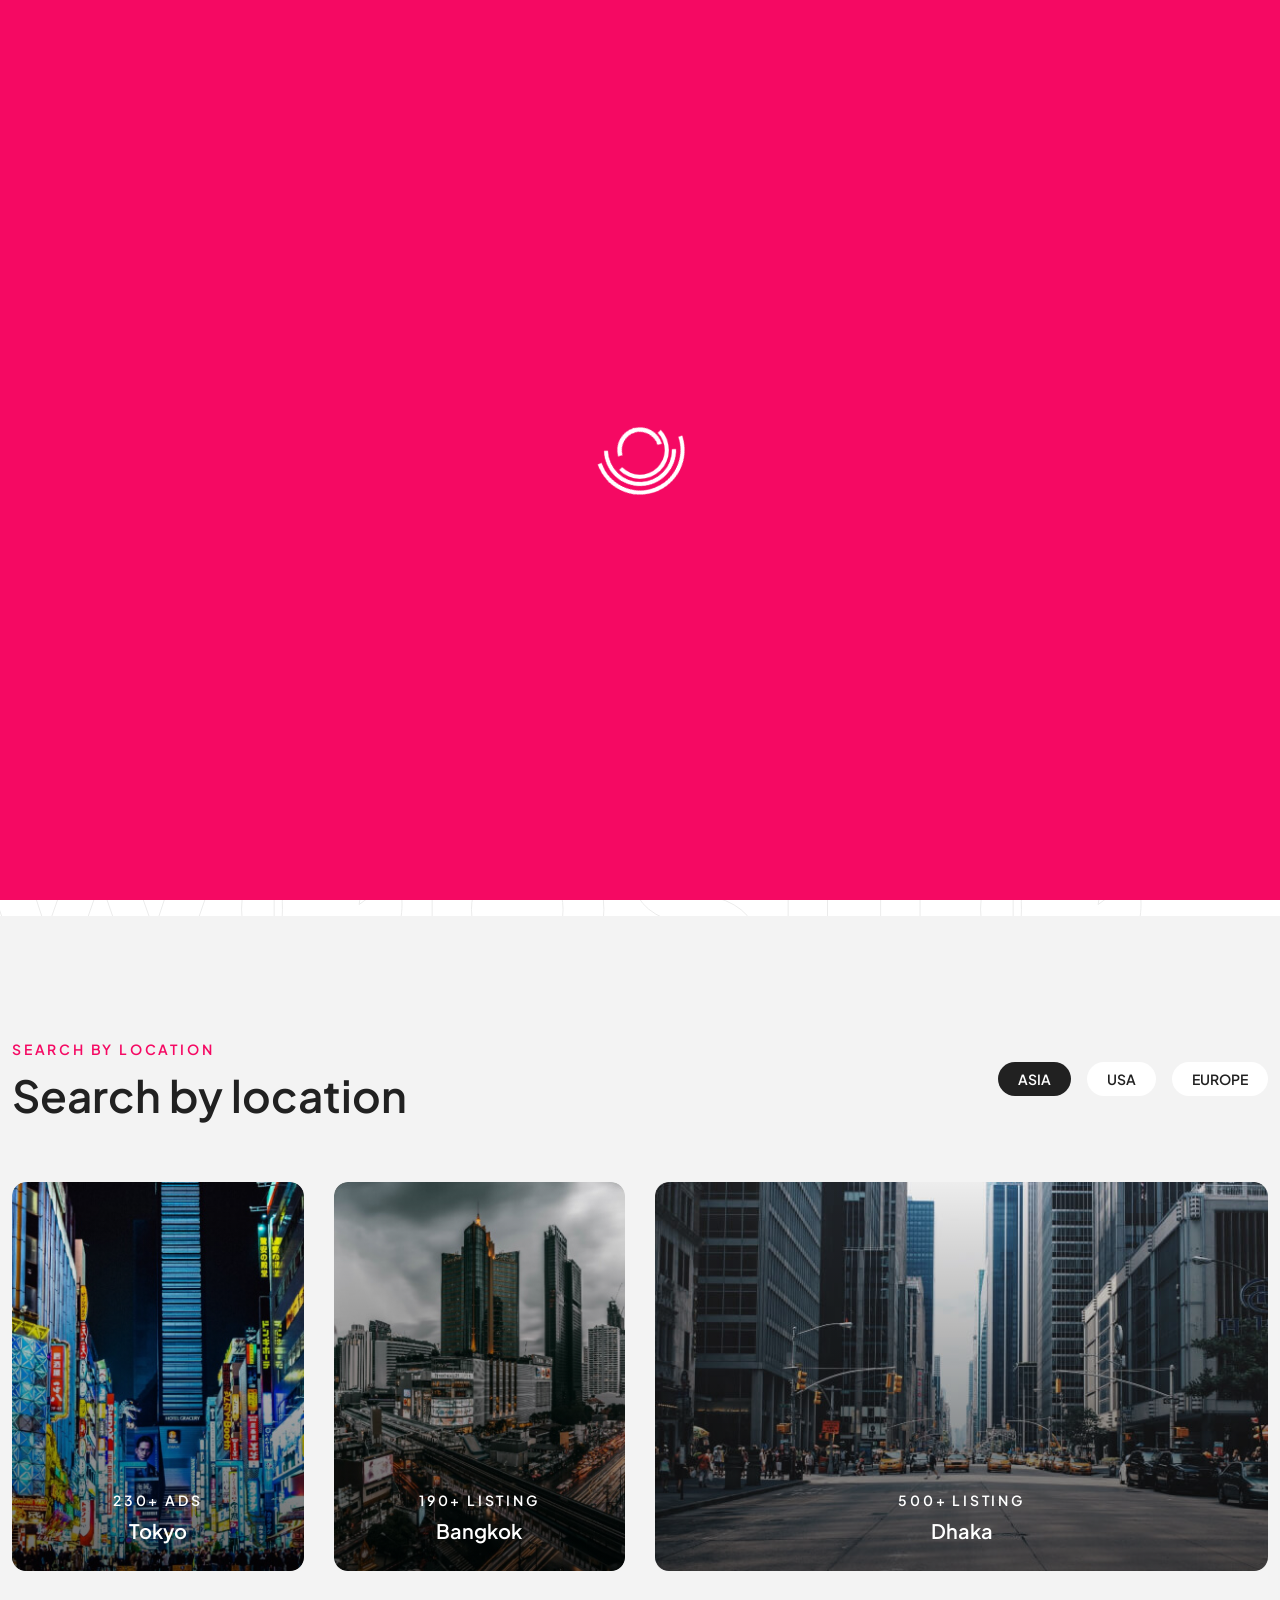
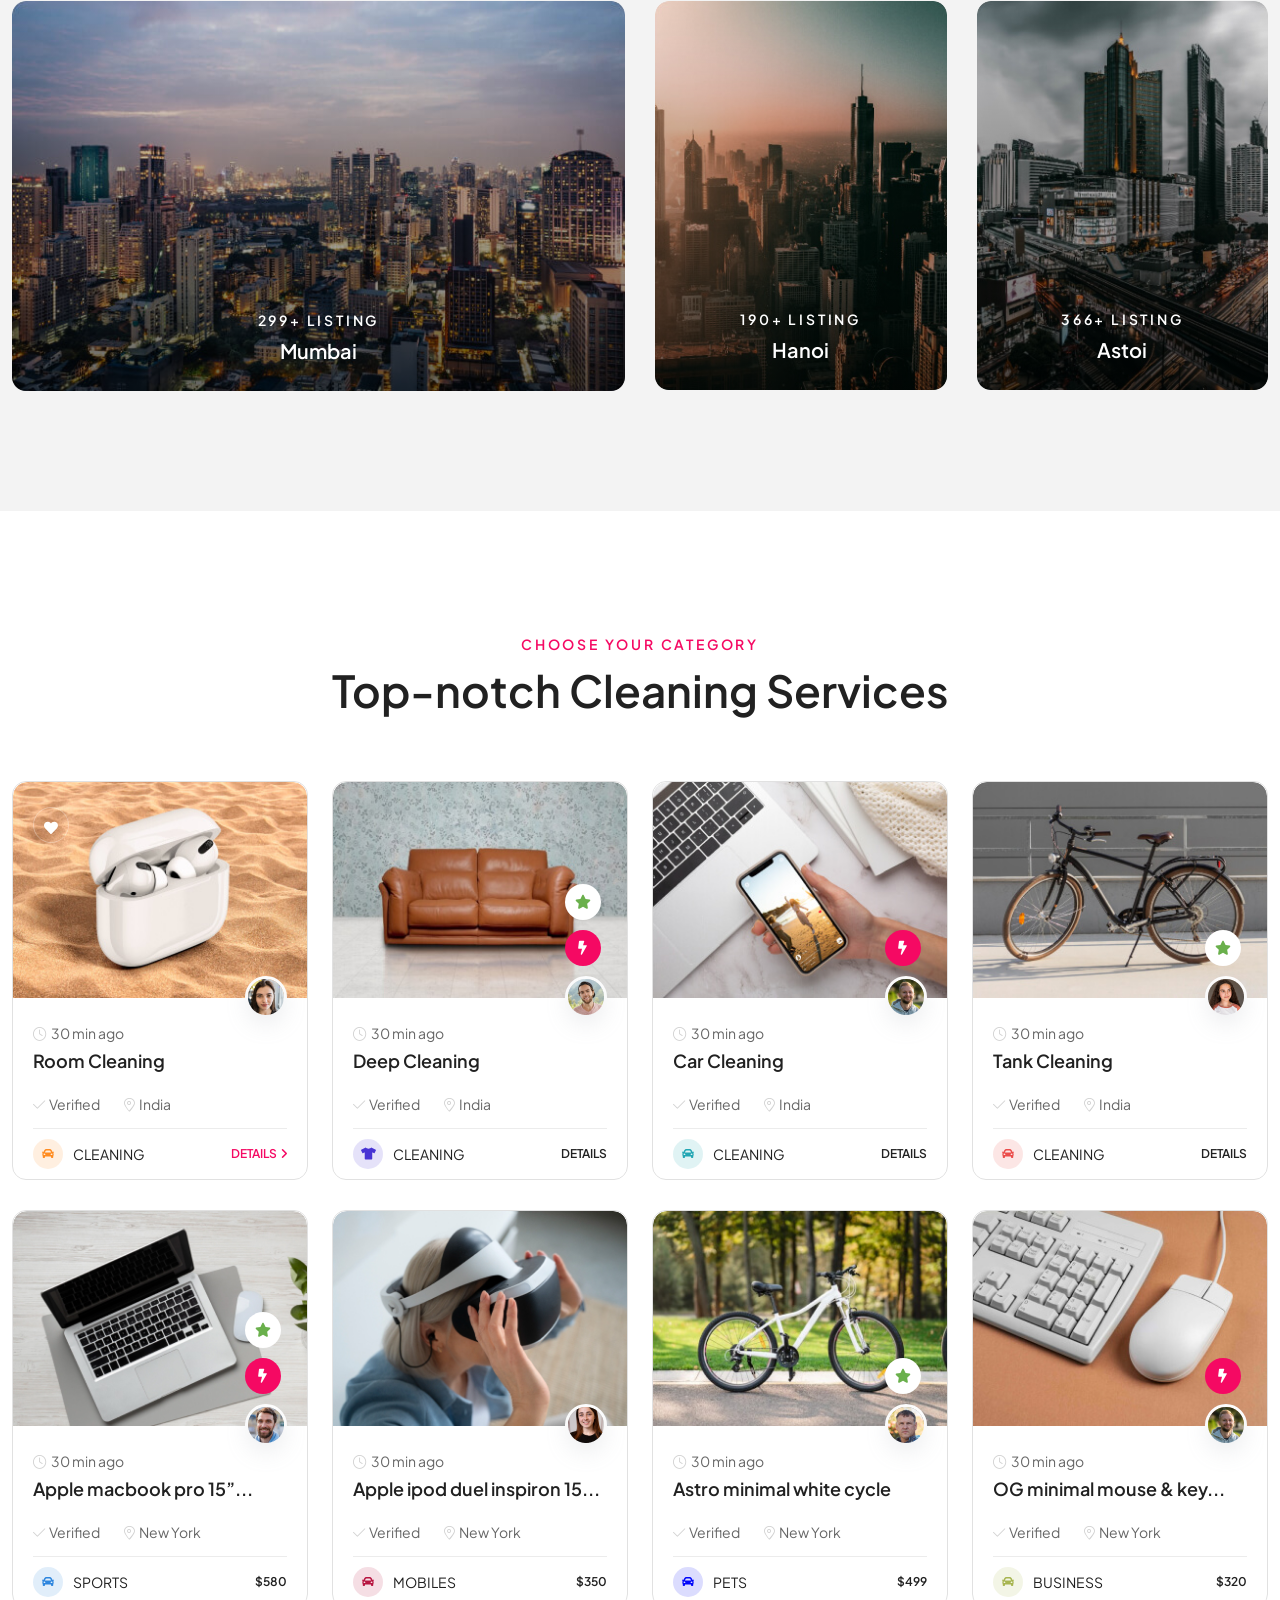
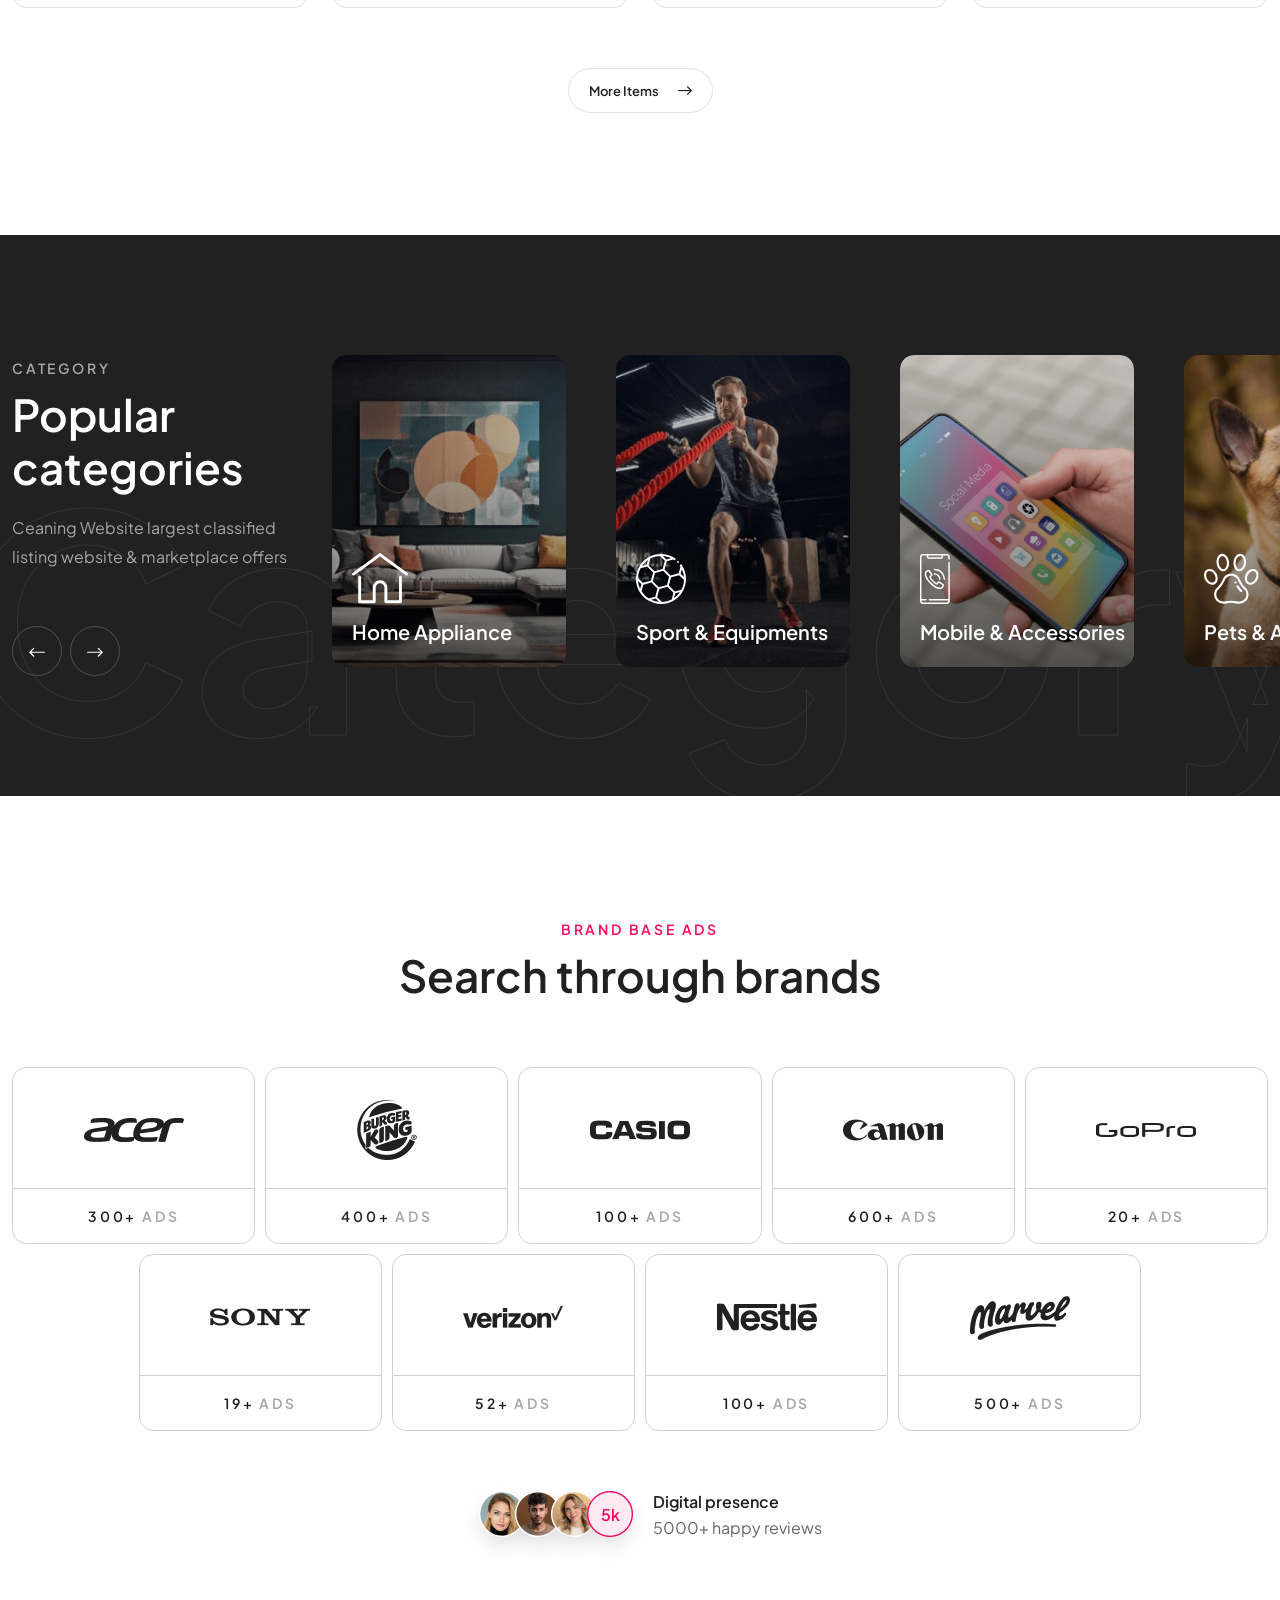
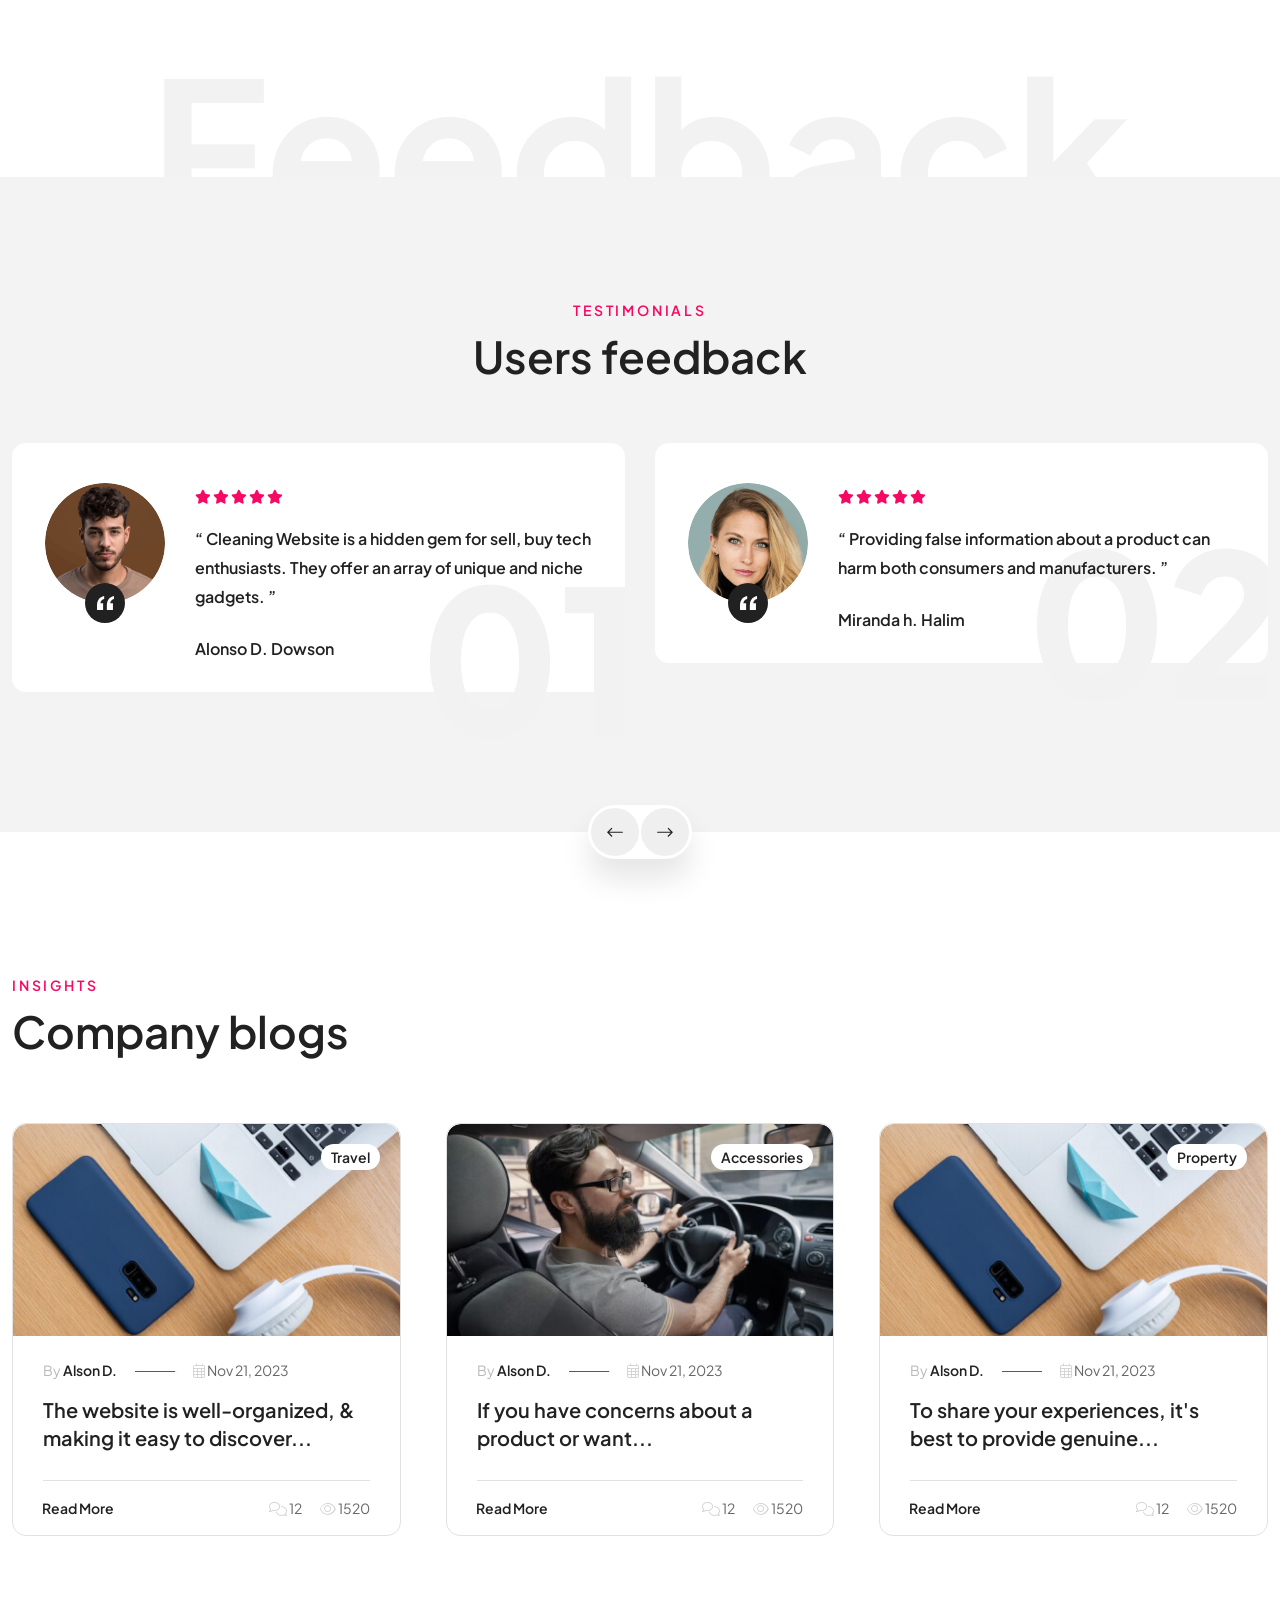
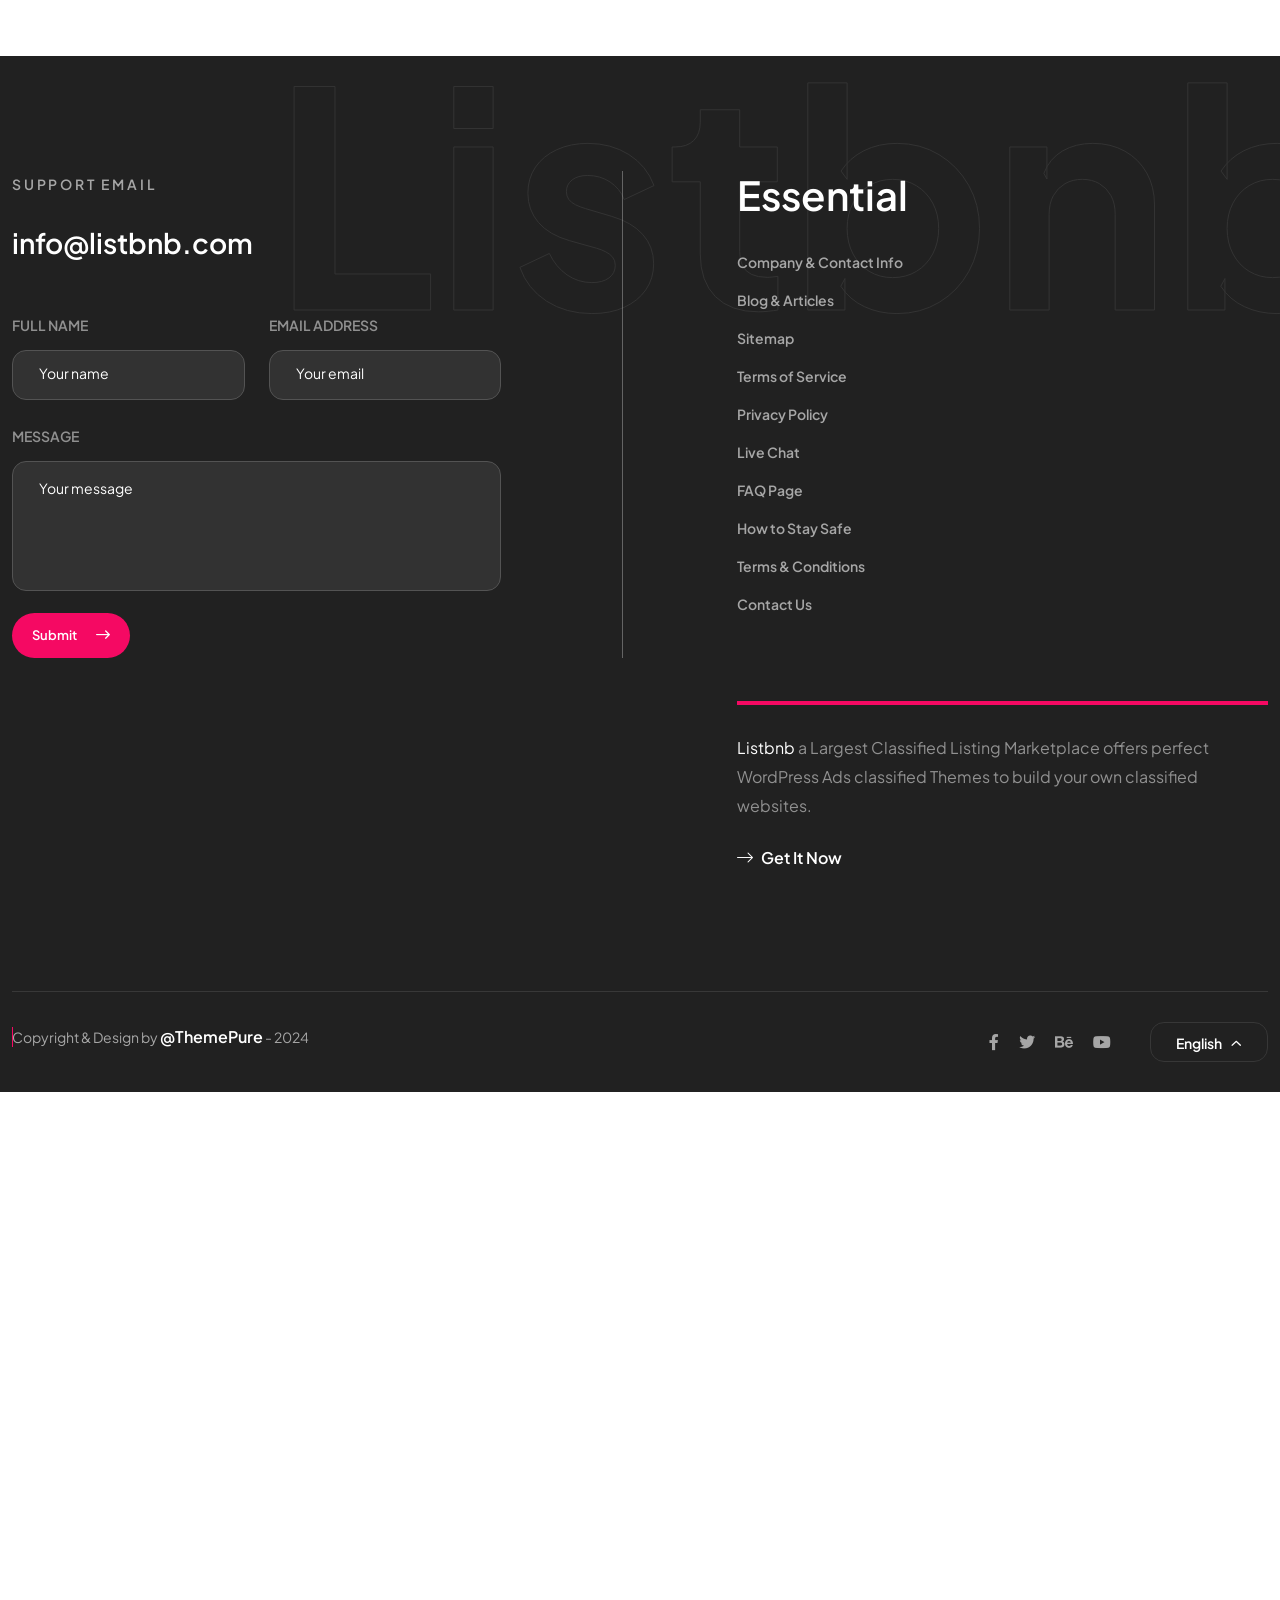
==== index.html @ d9b38e2b "Initial Theme Code" ====
<html xmlns="http://www.w3.org/1999/xhtml" lang="en">

<head>
	<meta http-equiv="Content-Type" content="text/html; charset=utf-8" />
	<meta name="description" content="HTTrack is an easy-to-use website mirror utility. It allows you to download a World Wide website from the Internet to a local directory,building recursively all structures, getting html, images, and other files from the server to your computer. Links are rebuiltrelatively so that you can freely browse to the local site (works with any browser). You can mirror several sites together so that you can jump from one toanother. You can, also, update an existing mirror site, or resume an interrupted download. The robot is fully configurable, with an integrated help" />
	<meta name="keywords" content="httrack, HTTRACK, HTTrack, winhttrack, WINHTTRACK, WinHTTrack, offline browser, web mirror utility, aspirateur web, surf offline, web capture, www mirror utility, browse offline, local  site builder, website mirroring, aspirateur www, internet grabber, capture de site web, internet tool, hors connexion, unix, dos, windows 95, windows 98, solaris, ibm580, AIX 4.0, HTS, HTGet, web aspirator, web aspirateur, libre, GPL, GNU, free software" />
	<title>Local index - HTTrack Website Copier</title>
  <!-- Mirror and index made by HTTrack Website Copier/3.49-2 [XR&CO'2014] -->
	<style type="text/css">
	<!--

body {
	margin: 0;  padding: 0;  margin-bottom: 15px;  margin-top: 8px;
	background: #77b;
}
body, td {
	font: 14px "Trebuchet MS", Verdana, Arial, Helvetica, sans-serif;
	}

#subTitle {
	background: #000;  color: #fff;  padding: 4px;  font-weight: bold; 
	}

#siteNavigation a, #siteNavigation .current {
	font-weight: bold;  color: #448;
	}
#siteNavigation a:link    { text-decoration: none; }
#siteNavigation a:visited { text-decoration: none; }

#siteNavigation .current { background-color: #ccd; }

#siteNavigation a:hover   { text-decoration: none;  background-color: #fff;  color: #000; }
#siteNavigation a:active  { text-decoration: none;  background-color: #ccc; }


a:link    { text-decoration: underline;  color: #00f; }
a:visited { text-decoration: underline;  color: #000; }
a:hover   { text-decoration: underline;  color: #c00; }
a:active  { text-decoration: underline; }

#pageContent {
	clear: both;
	border-bottom: 6px solid #000;
	padding: 10px;  padding-top: 20px;
	line-height: 1.65em;
	background-image: url(backblue.gif);
	background-repeat: no-repeat;
	background-position: top right;
	}

#pageContent, #siteNavigation {
	background-color: #ccd;
	}


.imgLeft  { float: left;   margin-right: 10px;  margin-bottom: 10px; }
.imgRight { float: right;  margin-left: 10px;   margin-bottom: 10px; }

hr { height: 1px;  color: #000;  background-color: #000;  margin-bottom: 15px; }

h1 { margin: 0;  font-weight: bold;  font-size: 2em; }
h2 { margin: 0;  font-weight: bold;  font-size: 1.6em; }
h3 { margin: 0;  font-weight: bold;  font-size: 1.3em; }
h4 { margin: 0;  font-weight: bold;  font-size: 1.18em; }

.blak { background-color: #000; }
.hide { display: none; }
.tableWidth { min-width: 400px; }

.tblRegular       { border-collapse: collapse; }
.tblRegular td    { padding: 6px;  background-image: url(fade.gif);  border: 2px solid #99c; }
.tblHeaderColor, .tblHeaderColor td { background: #99c; }
.tblNoBorder td   { border: 0; }


// -->
</style>

</head>

<table width="76%" border="0" align="center" cellspacing="0" cellpadding="3" class="tableWidth">
	<tr>
	<td id="subTitle">HTTrack Website Copier - Open Source offline browser</td>
	</tr>
</table>
<table width="76%" border="0" align="center" cellspacing="0" cellpadding="0" class="tableWidth">
<tr class="blak">
<td>
	<table width="100%" border="0" align="center" cellspacing="1" cellpadding="0">
	<tr>
	<td colspan="6"> 
		<table width="100%" border="0" align="center" cellspacing="0" cellpadding="10">
		<tr> 
		<td id="pageContent"> 
<!-- ==================== End prologue ==================== -->

	<meta name="generator" content="HTTrack Website Copier/3.x">
	<TITLE>Local index - HTTrack</TITLE>
</HEAD>
<BODY>
<H1 ALIGN=Center>Index of locally available sites:</H1>
	<TABLE BORDER="0" WIDTH="100%" CELLSPACING="1" CELLPADDING="0">
		<TR>
			<TD BACKGROUND="fade.gif">
				&middot;
					<A HREF="html.hixstudio.net/listbnb-prv/listbnb/index.html">
						ListBnb - Classified Ads listing HTML Template
					</A>		
			</TD>
		</TR>
	</TABLE>
	<BR>
	<BR>
	<BR>
  	<H6 ALIGN="RIGHT">
	<I>Mirror and index made by HTTrack Website Copier [XR&amp;CO'2008]</I>
	</H6>
	<!-- Mirror and index made by HTTrack Website Copier/3.49-2 [XR&CO'2014] -->
	<!-- Thanks for using HTTrack Website Copier! -->
	<meta HTTP-EQUIV="Refresh" CONTENT="0; URL=html.hixstudio.net/listbnb-prv/listbnb/index.html">


<!-- ==================== Start epilogue ==================== -->
		</td>
		</tr>
		</table>
	</td>
	</tr>
	</table>
</td>
</tr>
</table>

<table width="76%" border="0" align="center" valign="bottom" cellspacing="0" cellpadding="0">
	<tr>
	<td id="footer"><small>&copy; 2008 Xavier Roche & other contributors - Web Design: Leto Kauler.</small></td>
	</tr>
</table>

</body>

</html>
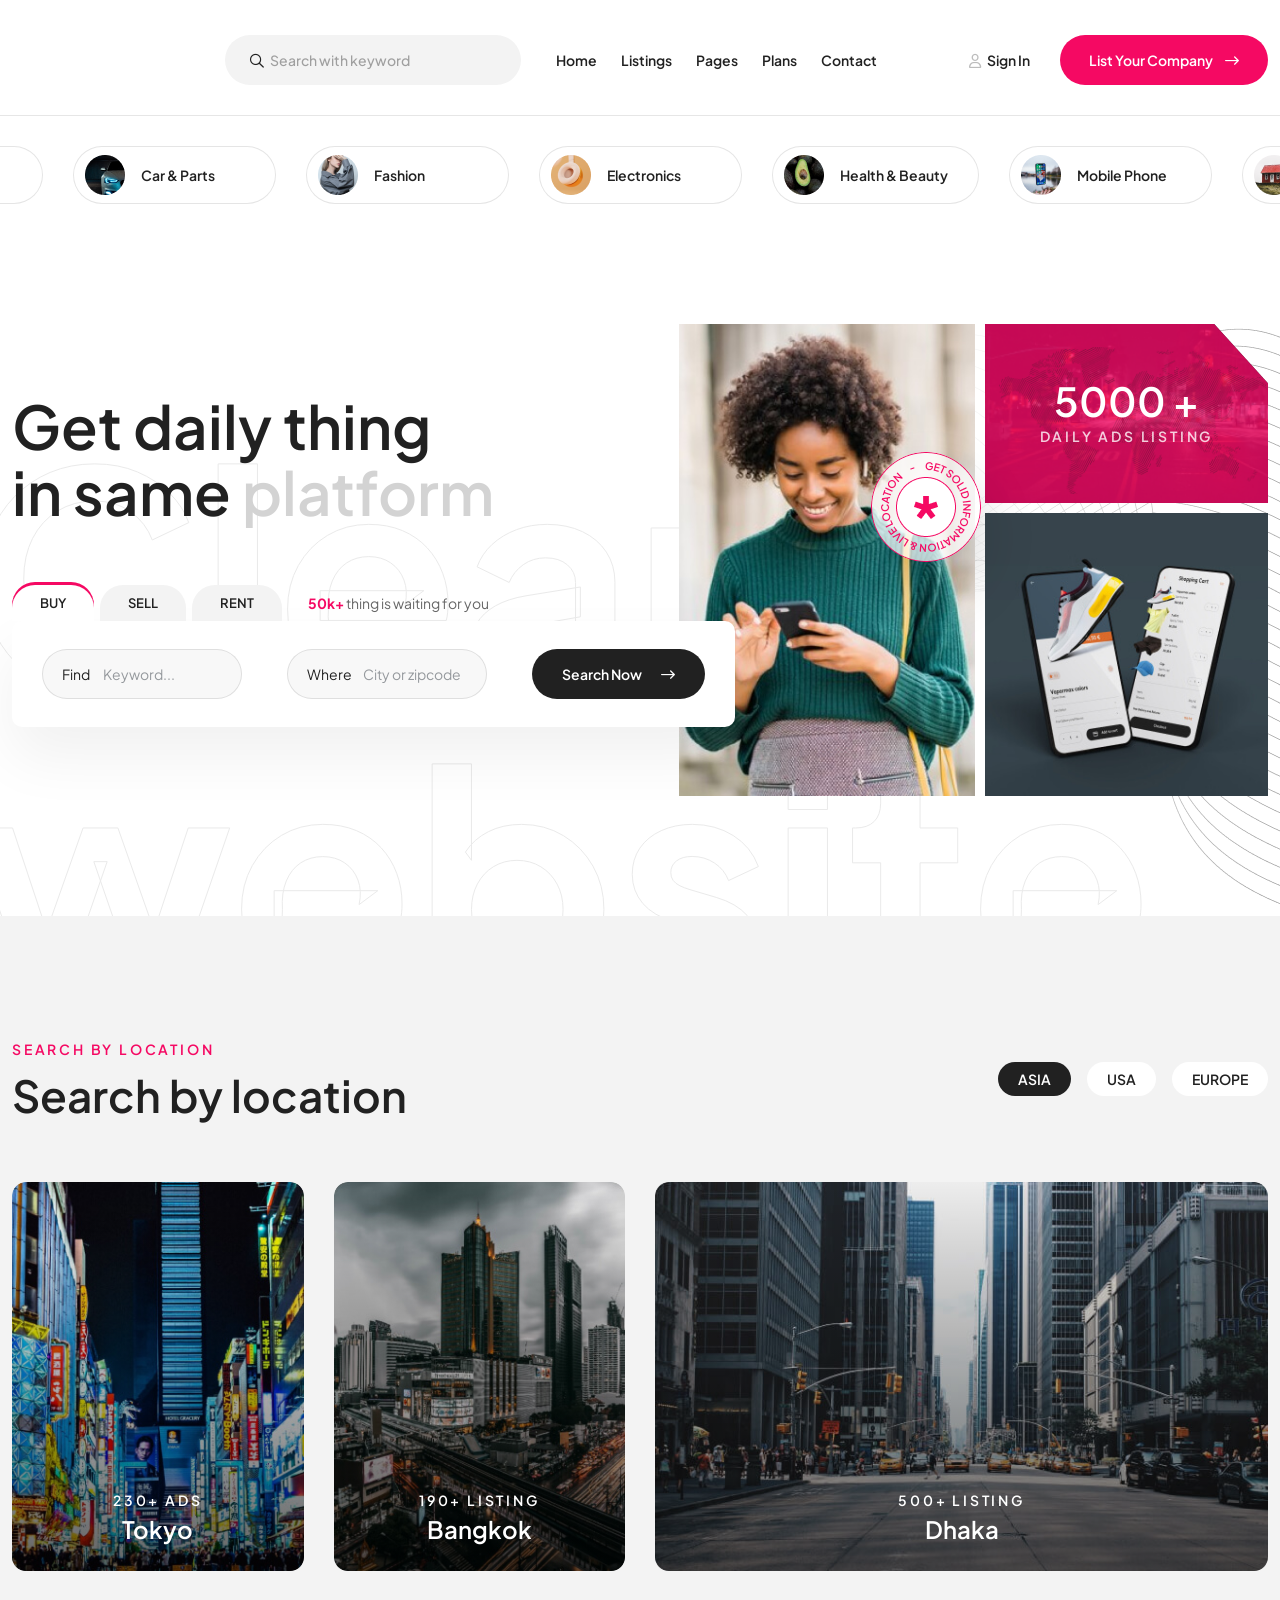
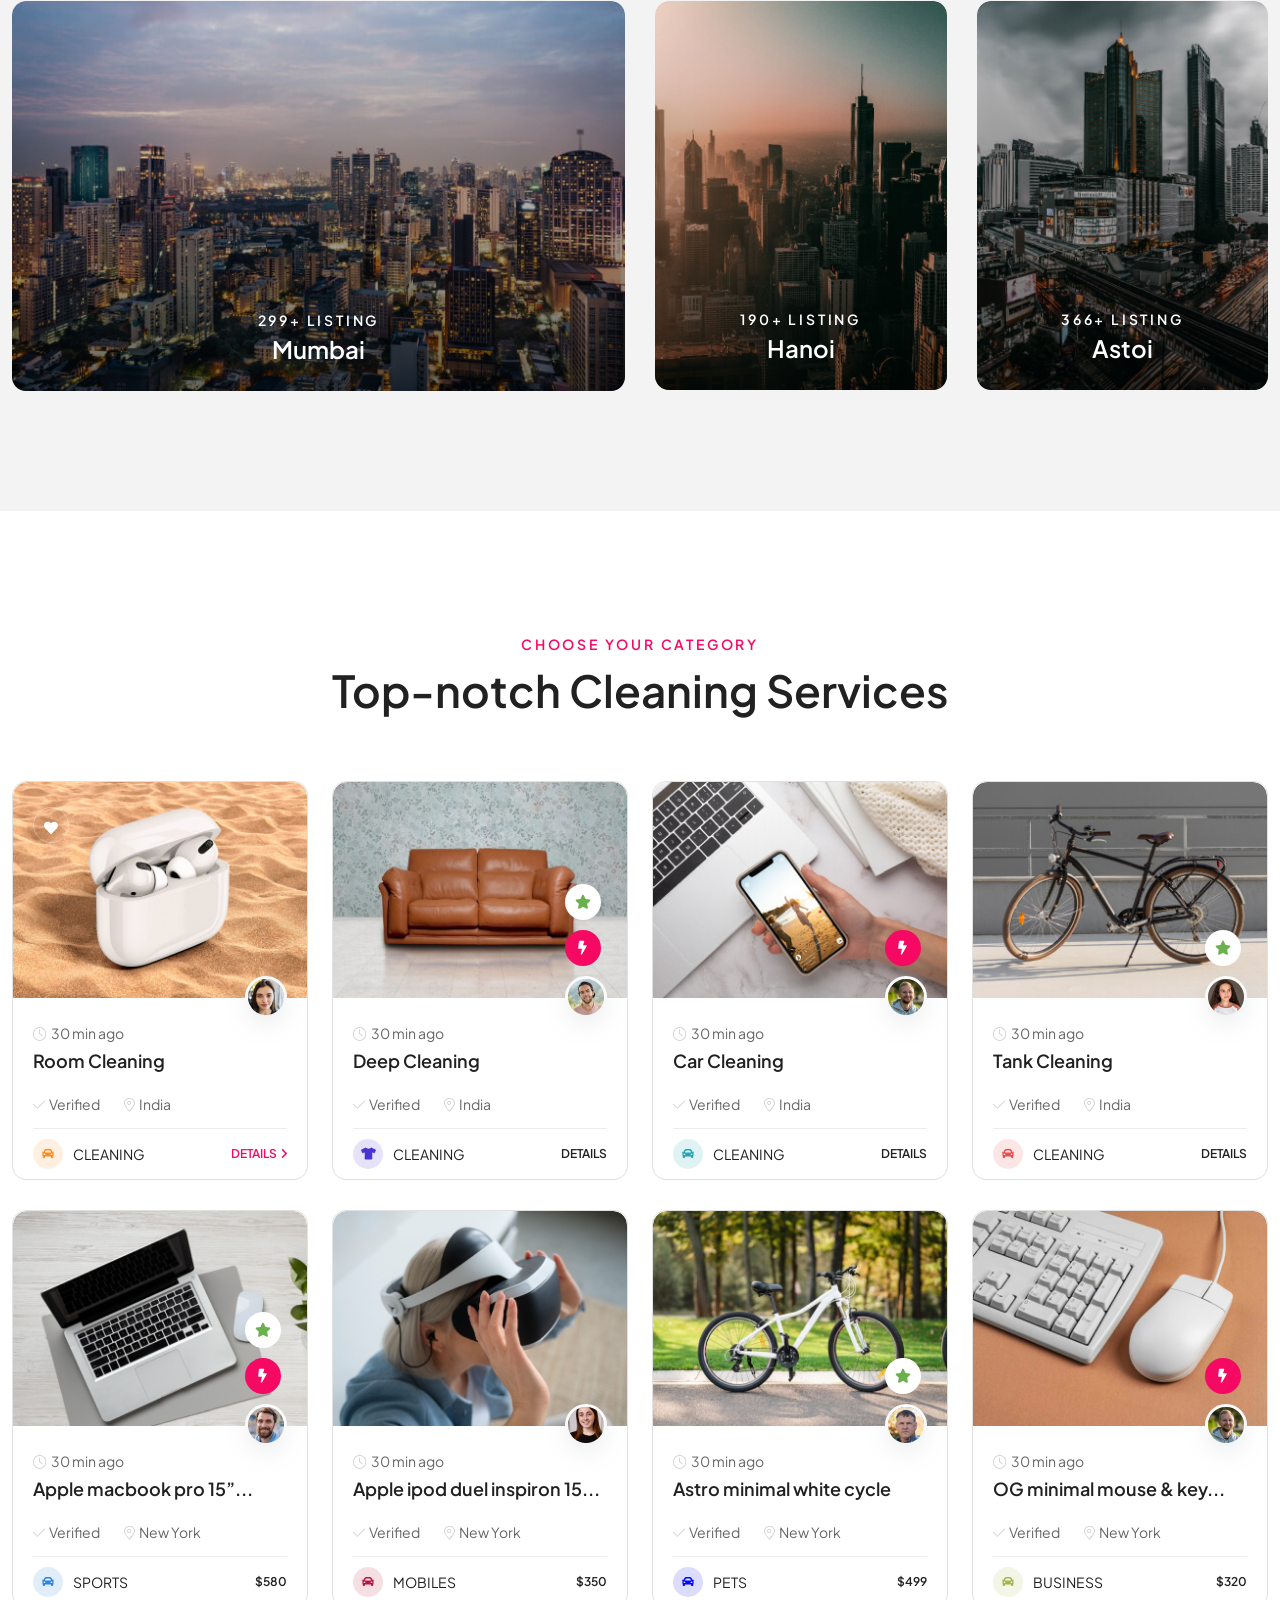
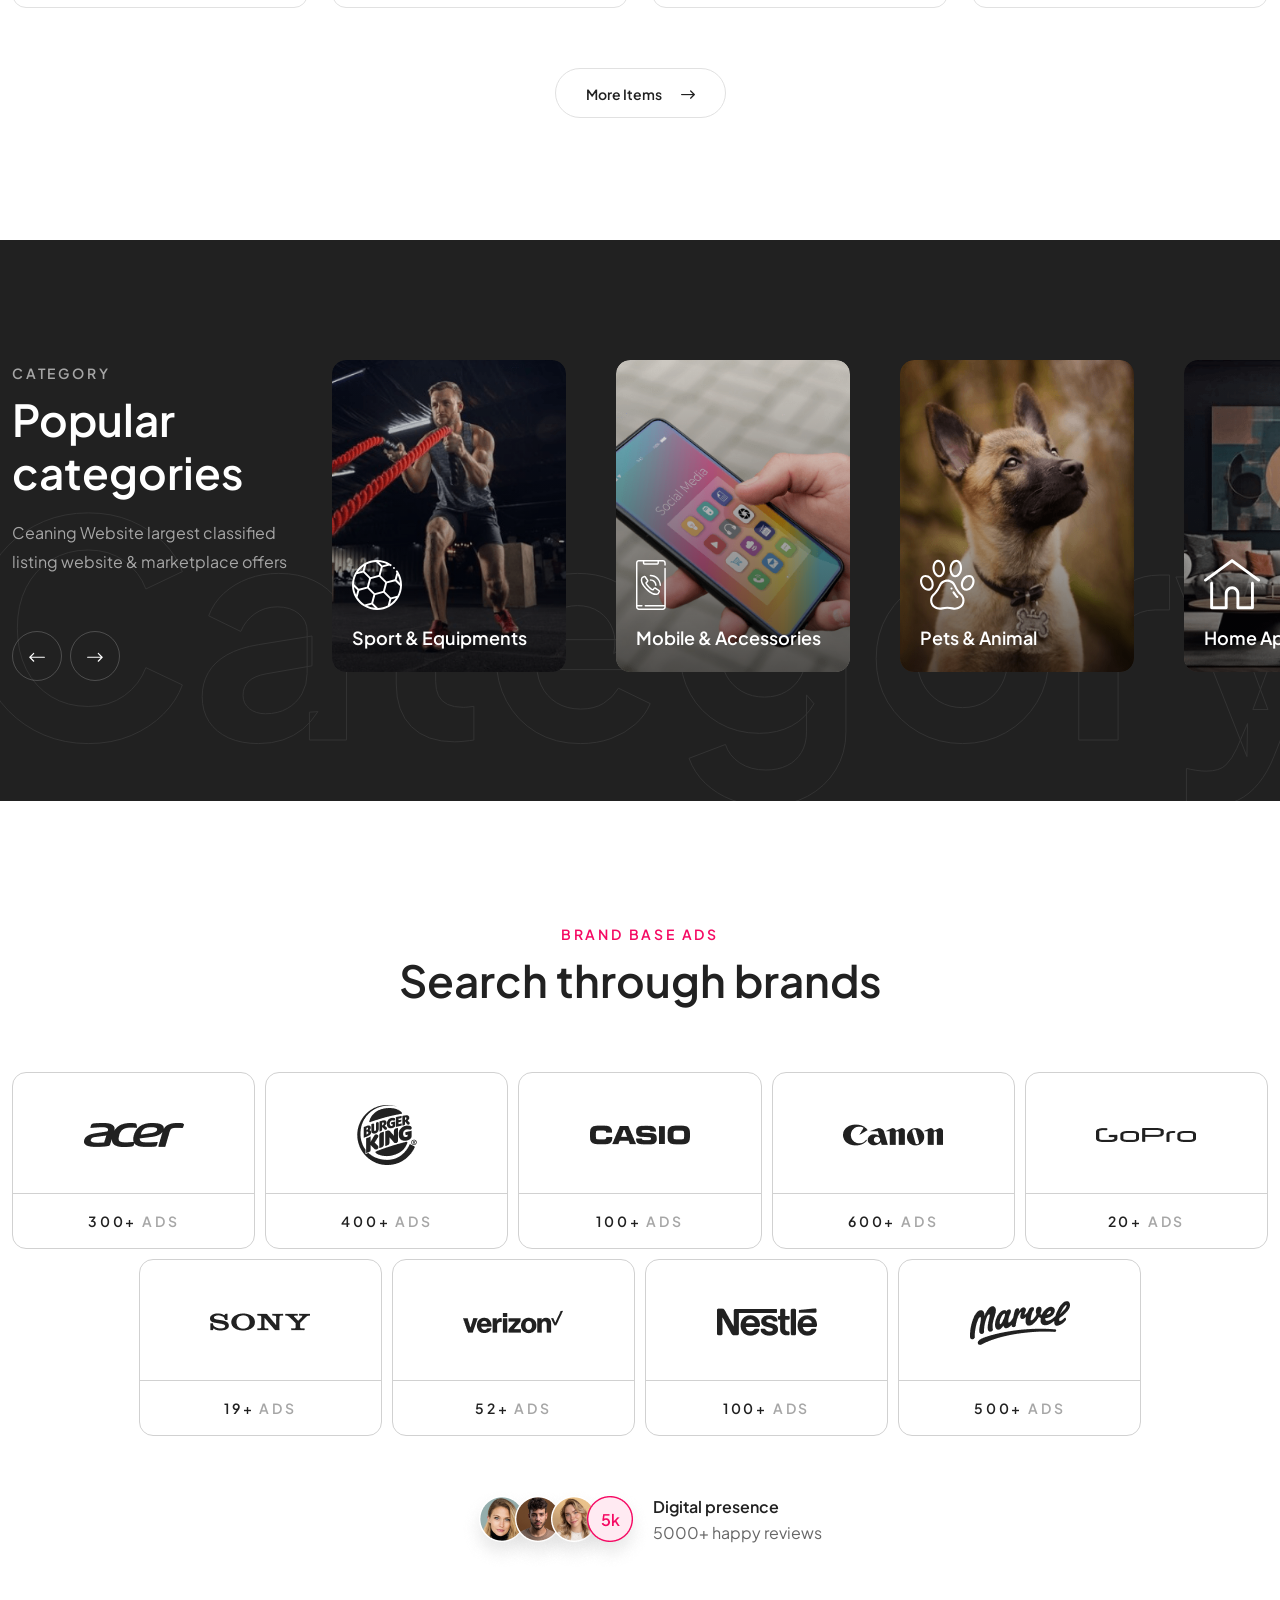
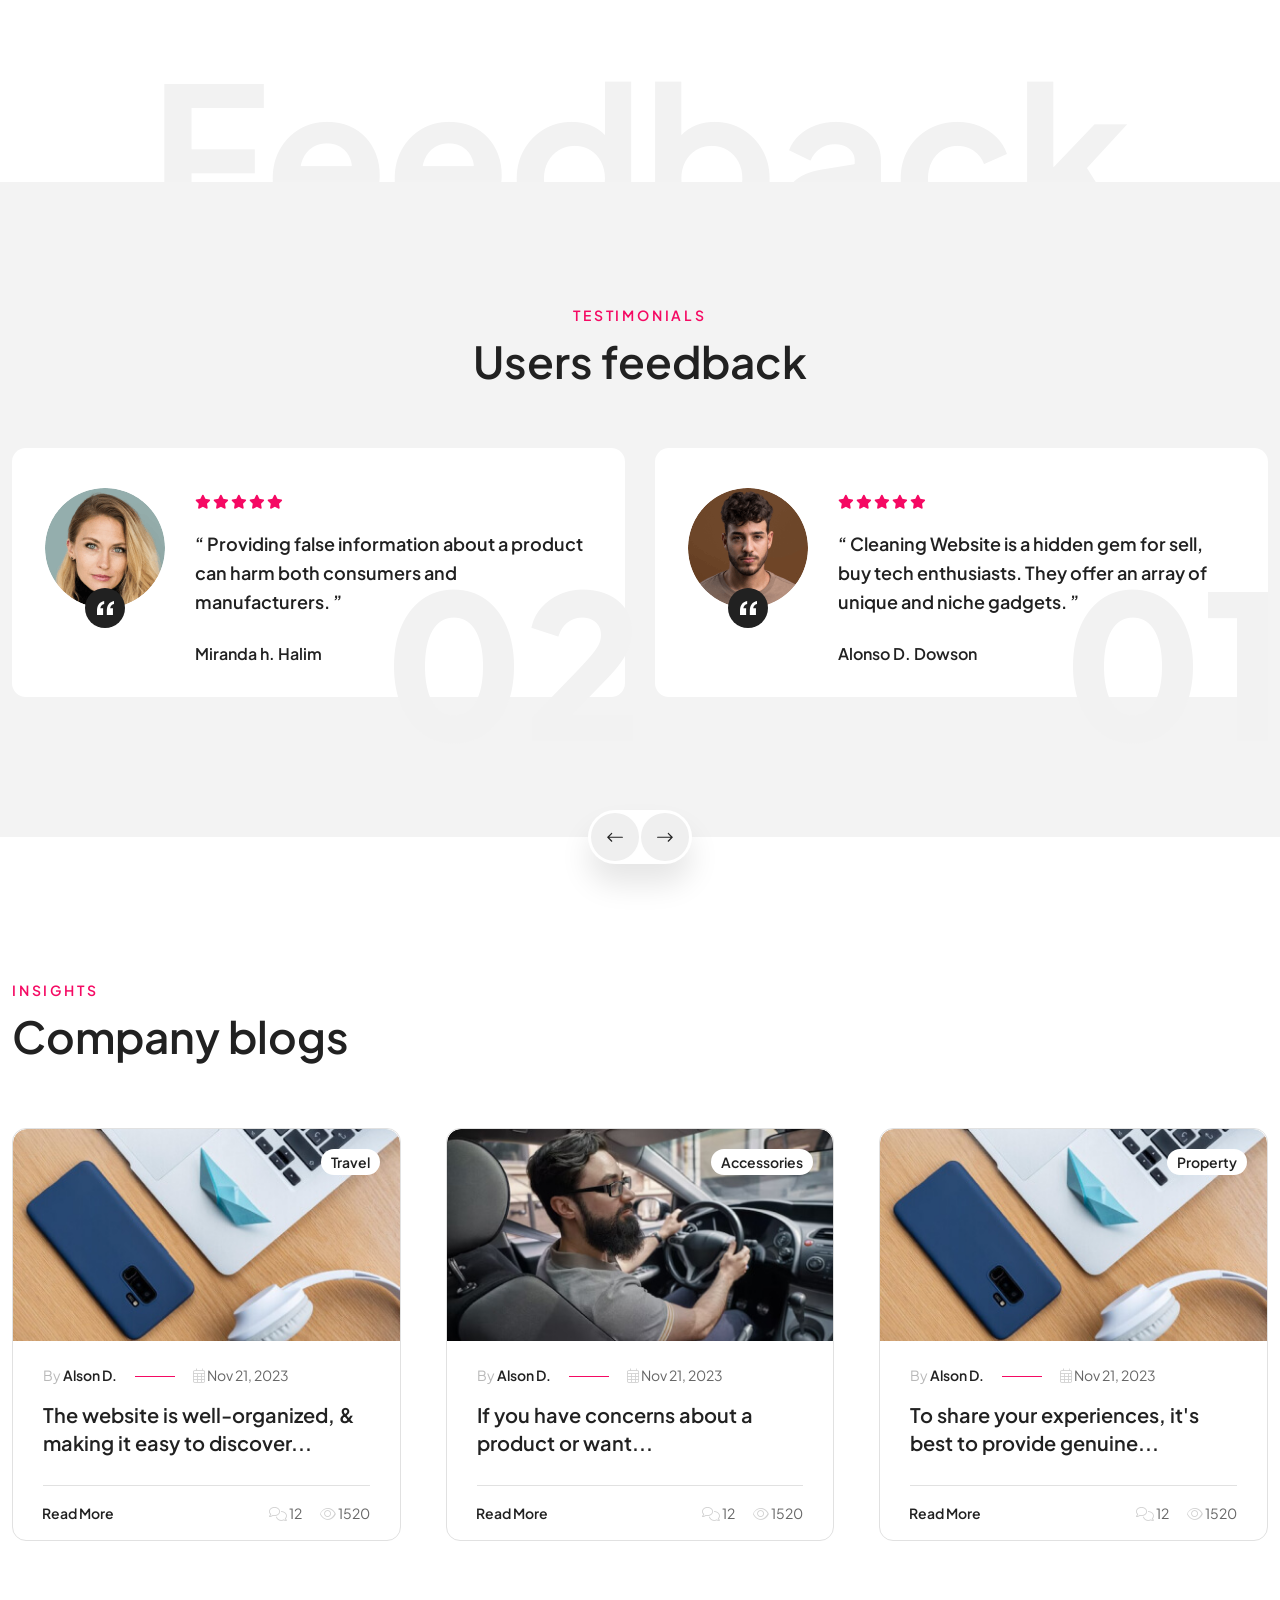
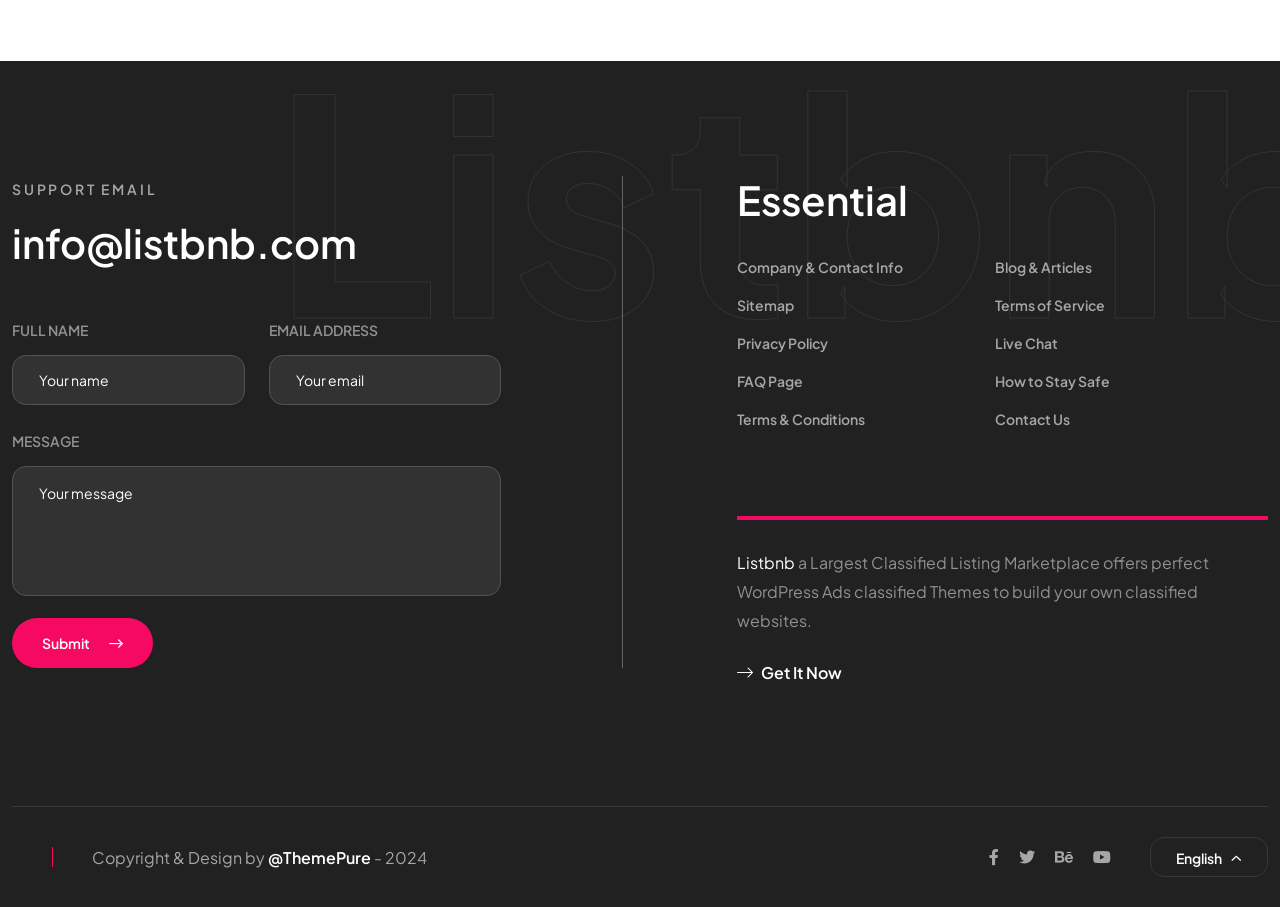
==== commit 5af04fbc: "Structure Change" ====
--- a/index.html
+++ b/index.html
@@ -1,144 +1,1950 @@
-<html xmlns="http://www.w3.org/1999/xhtml" lang="en">
+<!doctype html>
+<html class="no-js" lang="zxx">
 
 <head>
-	<meta http-equiv="Content-Type" content="text/html; charset=utf-8" />
-	<meta name="description" content="HTTrack is an easy-to-use website mirror utility. It allows you to download a World Wide website from the Internet to a local directory,building recursively all structures, getting html, images, and other files from the server to your computer. Links are rebuiltrelatively so that you can freely browse to the local site (works with any browser). You can mirror several sites together so that you can jump from one toanother. You can, also, update an existing mirror site, or resume an interrupted download. The robot is fully configurable, with an integrated help" />
-	<meta name="keywords" content="httrack, HTTRACK, HTTrack, winhttrack, WINHTTRACK, WinHTTrack, offline browser, web mirror utility, aspirateur web, surf offline, web capture, www mirror utility, browse offline, local  site builder, website mirroring, aspirateur www, internet grabber, capture de site web, internet tool, hors connexion, unix, dos, windows 95, windows 98, solaris, ibm580, AIX 4.0, HTS, HTGet, web aspirator, web aspirateur, libre, GPL, GNU, free software" />
-	<title>Local index - HTTrack Website Copier</title>
-  <!-- Mirror and index made by HTTrack Website Copier/3.49-2 [XR&CO'2014] -->
-	<style type="text/css">
-	<!--
-
-body {
-	margin: 0;  padding: 0;  margin-bottom: 15px;  margin-top: 8px;
-	background: #77b;
-}
-body, td {
-	font: 14px "Trebuchet MS", Verdana, Arial, Helvetica, sans-serif;
-	}
-
-#subTitle {
-	background: #000;  color: #fff;  padding: 4px;  font-weight: bold; 
-	}
-
-#siteNavigation a, #siteNavigation .current {
-	font-weight: bold;  color: #448;
-	}
-#siteNavigation a:link    { text-decoration: none; }
-#siteNavigation a:visited { text-decoration: none; }
-
-#siteNavigation .current { background-color: #ccd; }
-
-#siteNavigation a:hover   { text-decoration: none;  background-color: #fff;  color: #000; }
-#siteNavigation a:active  { text-decoration: none;  background-color: #ccc; }
-
-
-a:link    { text-decoration: underline;  color: #00f; }
-a:visited { text-decoration: underline;  color: #000; }
-a:hover   { text-decoration: underline;  color: #c00; }
-a:active  { text-decoration: underline; }
-
-#pageContent {
-	clear: both;
-	border-bottom: 6px solid #000;
-	padding: 10px;  padding-top: 20px;
-	line-height: 1.65em;
-	background-image: url(backblue.gif);
-	background-repeat: no-repeat;
-	background-position: top right;
-	}
-
-#pageContent, #siteNavigation {
-	background-color: #ccd;
-	}
-
-
-.imgLeft  { float: left;   margin-right: 10px;  margin-bottom: 10px; }
-.imgRight { float: right;  margin-left: 10px;   margin-bottom: 10px; }
-
-hr { height: 1px;  color: #000;  background-color: #000;  margin-bottom: 15px; }
-
-h1 { margin: 0;  font-weight: bold;  font-size: 2em; }
-h2 { margin: 0;  font-weight: bold;  font-size: 1.6em; }
-h3 { margin: 0;  font-weight: bold;  font-size: 1.3em; }
-h4 { margin: 0;  font-weight: bold;  font-size: 1.18em; }
-
-.blak { background-color: #000; }
-.hide { display: none; }
-.tableWidth { min-width: 400px; }
-
-.tblRegular       { border-collapse: collapse; }
-.tblRegular td    { padding: 6px;  background-image: url(fade.gif);  border: 2px solid #99c; }
-.tblHeaderColor, .tblHeaderColor td { background: #99c; }
-.tblNoBorder td   { border: 0; }
-
-
-// -->
-</style>
-
+   <meta charset="utf-8">
+   <meta http-equiv="x-ua-compatible" content="ie=edge">
+   <title>Cleaning Webbsite
+   </title>
+   <meta name="description" content="">
+   <meta name="viewport" content="width=device-width, initial-scale=1">
+
+   <!-- Place favicon.ico in the root directory -->
+   <link rel="shortcut icon" type="image/x-icon" href="assets/img/logo/favicon.png">
+
+   <!-- CSS here -->
+   <link rel="stylesheet" href="assets/css/bootstrap.css">
+   <link rel="stylesheet" href="assets/css/animate.css">
+   <link rel="stylesheet" href="assets/css/swiper-bundle.css">
+   <link rel="stylesheet" href="assets/css/slick.css">
+   <link rel="stylesheet" href="assets/css/magnific-popup.css">
+   <link rel="stylesheet" href="assets/css/font-awesome-pro.css">
+   <link rel="stylesheet" href="assets/css/spacing.css">
+   <link rel="stylesheet" href="assets/css/custom-animation.css">
+   <link rel="stylesheet" href="assets/css/main.css">
 </head>
 
-<table width="76%" border="0" align="center" cellspacing="0" cellpadding="3" class="tableWidth">
-	<tr>
-	<td id="subTitle">HTTrack Website Copier - Open Source offline browser</td>
-	</tr>
-</table>
-<table width="76%" border="0" align="center" cellspacing="0" cellpadding="0" class="tableWidth">
-<tr class="blak">
-<td>
-	<table width="100%" border="0" align="center" cellspacing="1" cellpadding="0">
-	<tr>
-	<td colspan="6"> 
-		<table width="100%" border="0" align="center" cellspacing="0" cellpadding="10">
-		<tr> 
-		<td id="pageContent"> 
-<!-- ==================== End prologue ==================== -->
-
-	<meta name="generator" content="HTTrack Website Copier/3.x">
-	<TITLE>Local index - HTTrack</TITLE>
-</HEAD>
-<BODY>
-<H1 ALIGN=Center>Index of locally available sites:</H1>
-	<TABLE BORDER="0" WIDTH="100%" CELLSPACING="1" CELLPADDING="0">
-		<TR>
-			<TD BACKGROUND="fade.gif">
-				&middot;
-					<A HREF="html.hixstudio.net/listbnb-prv/listbnb/index.html">
-						ListBnb - Classified Ads listing HTML Template
-					</A>		
-			</TD>
-		</TR>
-	</TABLE>
-	<BR>
-	<BR>
-	<BR>
-  	<H6 ALIGN="RIGHT">
-	<I>Mirror and index made by HTTrack Website Copier [XR&amp;CO'2008]</I>
-	</H6>
-	<!-- Mirror and index made by HTTrack Website Copier/3.49-2 [XR&CO'2014] -->
-	<!-- Thanks for using HTTrack Website Copier! -->
-	<meta HTTP-EQUIV="Refresh" CONTENT="0; URL=html.hixstudio.net/listbnb-prv/listbnb/index.html">
-
-
-<!-- ==================== Start epilogue ==================== -->
-		</td>
-		</tr>
-		</table>
-	</td>
-	</tr>
-	</table>
-</td>
-</tr>
-</table>
-
-<table width="76%" border="0" align="center" valign="bottom" cellspacing="0" cellpadding="0">
-	<tr>
-	<td id="footer"><small>&copy; 2008 Xavier Roche & other contributors - Web Design: Leto Kauler.</small></td>
-	</tr>
-</table>
-
+<body>
+   <!--[if lte IE 9]>
+      <p class="browserupgrade">You are using an <strong>outdated</strong> browser. Please <a href="https://browsehappy.com/">upgrade your browser</a> to improve your experience and security.</p>
+      <![endif]-->
+
+
+   <!-- pre loader area start -->
+   <div id="loading">
+      <div id="loading-center">
+         <div id="loading-center-absolute">
+            <div class="object" id="object_four"></div>
+            <div class="object" id="object_three"></div>
+            <div class="object" id="object_two"></div>
+            <div class="object" id="object_one"></div>
+         </div>
+      </div>
+   </div>
+   <!-- pre loader area end -->
+
+   <!-- back to top start -->
+   <div class="back-to-top-wrapper">
+      <button id="back_to_top" type="button" class="back-to-top-btn">
+         <svg width="12" height="7" viewBox="0 0 12 7" fill="none" xmlns="http://www.w3.org/2000/svg">
+            <path d="M11 6L6 1L1 6" stroke="currentColor" stroke-width="1.5" stroke-linecap="round"
+               stroke-linejoin="round" />
+         </svg>
+      </button>
+   </div>
+   <!-- back to top end -->
+
+   <!-- tp-offcanvus-area-start -->
+   <div class="tpoffcanvas-are">
+      <div class="tpoffcanvas">
+         <div class="tpoffcanvas__close-btn">
+            <button class="close-btn"><i class="fal fa-times"></i></button>
+         </div>
+         <div class="tpoffcanvas__logo">
+            <a href="index.html">
+               <img src="assets/img/logo/logo-white.png" alt="">
+            </a>
+         </div>
+         <div class="tpoffcanvas__title">
+            <p>Lorem ipsum dolor sit amet consectetur adipisicing elit. Minima incidunt eaque ab cumque, porro maxime
+               autem sed.</p>
+         </div>
+         <div class="tp-main-menu-mobile d-xl-none"></div>
+         <div class="tpoffcanvas__contact-info">
+            <div class="tpoffcanvas__contact-title">
+               <h5>Contact us</h5>
+            </div>
+            <ul>
+               <li>
+                  <i class="fa-light fa-location-dot"></i>
+                  <a href="https://www.google.com/maps/@23.8223586,90.3661283,15z" target="_blank">Melbone st,
+                     Australia, Ny 12099</a>
+               </li>
+               <li>
+                  <i class="fas fa-envelope"></i>
+                  <a href="mailto:solaredge@gmail.com">themepure@gmail.com</a>
+               </li>
+               <li>
+                  <i class="fal fa-phone-alt"></i>
+                  <a href="tel:+48555223224">+48 555 223 224</a>
+               </li>
+            </ul>
+         </div>
+         <div class="tpoffcanvas__input">
+            <div class="tpoffcanvas__input-title">
+               <h4>Get UPdate</h4>
+            </div>
+            <form action="#">
+               <div class="p-relative">
+                  <input type="text" placeholder="Enter mail">
+                  <button>
+                     <i class="fas fa-paper-plane"></i>
+                  </button>
+               </div>
+            </form>
+         </div>
+         <div class="tpoffcanvas__social">
+            <div class="social-icon">
+               <a href="#"><i class="fab fa-twitter"></i></a>
+               <a href="#"><i class="fab fa-instagram"></i></a>
+               <a href="#"><i class="fab fa-facebook-f"></i></a>
+               <a href="#"><i class="fab fa-pinterest-p"></i></a>
+            </div>
+         </div>
+      </div>
+   </div>
+   <div class="body-overlay"></div>
+   <!-- tp-offcanvus-area-end -->
+
+   <header class="tp-header-height">
+      <!-- header area start -->
+      <div id="header-sticky" class="tp-header-area tp-header-ptb ">
+         <div class="container custom-container-1">
+            <div class="row align-items-center">
+               <div class="col-xxl-2 col-xl-2 col-lg-2 col-md-6 col-6">
+                  <div class="tp-header-logo">
+                     <a href="index.html"><img src="assets/img/logo/logo.png" alt=""></a>
+                  </div>
+               </div>
+               <div class="col-xxl-4 col-xl-3 col-lg-4 d-none d-lg-block">
+                  <div class="tp-header-search-box">
+                     <input type="text" placeholder="Search with keyword">
+                     <div class="search-icon">
+                        <i class="fa-regular fa-magnifying-glass"></i>
+                     </div>
+                  </div>
+               </div>
+               <div class="col-xxl-4 col-xl-5 d-none d-xl-block">
+                  <div class="tp-header-menu">
+                     <nav class="tp-main-menu-content">
+                        <ul>
+                           <li class="has-dropdown">
+                              <a href="index.html">Home</a>
+                              <div class="tp-submenu submenu has-homemenu">
+                                 <div class="row gx-6 row-cols-1 row-cols-md-2 row-cols-xl-3">
+                                    <div class="col homemenu">
+                                       <div class="homemenu-thumb mb-15">
+                                          <img src="assets/img/menu/home-1.jpg" alt="">
+                                          <div class="homemenu-btn">
+                                             <a class="tp-menu-btn" href="index.html">Demo page</a>
+                                          </div>
+                                       </div>
+                                       <div class="homemenu-content text-center">
+                                          <h4 class="homemenu-title">
+                                             <a href="index.html">Home 01</a>
+                                          </h4>
+                                       </div>
+                                    </div>
+                                    <div class="col homemenu">
+                                       <div class="homemenu-thumb mb-15">
+                                          <img src="assets/img/menu/home-2.jpg" alt="">
+                                          <div class="homemenu-btn">
+                                             <a class="tp-menu-btn" href="index-2.html">Demo page</a>
+                                          </div>
+                                       </div>
+                                       <div class="homemenu-content text-center">
+                                          <h4 class="homemenu-title">
+                                             <a href="index-2.html">Home 02</a>
+                                          </h4>
+                                       </div>
+                                    </div>
+                                    <div class="col homemenu">
+                                       <div class="homemenu-thumb mb-15">
+                                          <img src="assets/img/menu/home-3.jpg" alt="">
+                                          <div class="homemenu-btn">
+                                             <a class="tp-menu-btn" href="index-3.html">Demo page</a>
+                                          </div>
+                                       </div>
+                                       <div class="homemenu-content text-center">
+                                          <h4 class="homemenu-title">
+                                             <a href="index-3.html">Home 03</a>
+                                          </h4>
+                                       </div>
+                                    </div>
+                                 </div>
+                              </div>
+                           </li>
+                           <li class="has-dropdown">
+                              <a href="listing-grid.html">Listings</a>
+                              <ul class="submenu tp-submenu">
+                                 <li><a href="listing-grid.html">Listings Grid</a></li>
+                                 <li><a href="listing-list.html">Listings List</a></li>
+                                 <li><a href="listing-ads.html">Listings Ads</a></li>
+                                 <li><a href="listing-details-1.html">Listings Details 01</a></li>
+                                 <li><a href="listing-details-2.html">Listings Details 02</a></li>
+                              </ul>
+                           </li>
+                           <li class="has-dropdown">
+                              <a href="#">Pages</a>
+                              <ul class="submenu tp-submenu">
+                                 <li><a href="about-us.html">About Us</a></li>
+                                 <li><a href="faq.html">Faq</a></li>
+                                 <li><a href="login.html">Login</a></li>
+                                 <li><a href="register.html">Register</a></li>
+                                 <li><a href="conversation.html">Chat</a></li>
+                                 <li><a href="profile.html">Profile</a></li>
+                                 <li><a href="store.html">Store</a></li>
+                                 <li><a href="store-list.html">Store List</a></li>
+                                 <li><a href="blog-sidebar.html">Blog Sidebar</a></li>
+                                 <li><a href="blog-details.html">Blog Details</a></li>
+                                 <li><a href="404.html">404</a></li>
+                                 <li><a href="coming-soon.html">Coming Soon</a></li>
+                              </ul>
+                           </li>
+                           <li><a href="price.html">Plans</a></li>
+                           <li class="has-dropdown">
+                              <a href="contact.html">Contact</a>
+                              <ul class="submenu tp-submenu">
+                                 <li><a href="contact.html">Contact</a></li>
+                                 <li><a href="contact-2.html">Contact 02</a></li>
+                              </ul>
+                           </li>
+                        </ul>
+                     </nav>
+                  </div>
+               </div>
+               <div class="col-xxl-2 col-xl-2 col-lg-6 col-md-6 col-6">
+                  <div class="tp-header-right d-flex align-items-center justify-content-end">
+                     <div class="tp-header-sign-box d-none d-sm-block">
+                        <a href="login.html"><i class="fa-light fa-user"></i>Sign In</a>
+                     </div>
+                     <div class="tp-header-btn d-none d-xl-block">
+                        <a class="tp-btn-theme" href="listing-ads.html"><span>List Your Company <i
+                                 class="fa-sharp fa-regular fa-arrow-right-long"></i></span></a>
+                     </div>
+                     <div class="tp-header-bar d-xl-none">
+                        <button class="tp-menu-bar"><i class="fa-sharp fa-regular fa-bars-staggered"></i></button>
+                     </div>
+                  </div>
+               </div>
+            </div>
+         </div>
+      </div>
+      <!-- header area end -->
+   </header>
+
+
+   <main>
+
+      <!-- category area start -->
+      <div class="tp-category-area tp-category-border fix">
+         <div class="container-fluid p-0">
+            <div class="row">
+               <div class="col-12">
+                  <div class="tp-category-wrap">
+                     <div class="tp-category-slider-active">
+                        <div class="tp-category-main">
+                           <div class="tp-category-item-wrap">
+                              <div class="tp-category-item d-flex align-items-center">
+                                 <div class="tp-category-thumb">
+                                    <img src="assets/img/category/category-sm-1-1.png" alt="">
+                                 </div>
+                                 <div class="tp-category-content">
+                                    <h6 class="tp-category-title">Car & Parts</h6>
+                                 </div>
+                              </div>
+                           </div>
+                        </div>
+                        <div class="tp-category-main">
+                           <div class="tp-category-item-wrap">
+                              <div class="tp-category-item d-flex align-items-center">
+                                 <div class="tp-category-thumb">
+                                    <img src="assets/img/category/category-sm-1-2.png" alt="">
+                                 </div>
+                                 <div class="tp-category-content">
+                                    <h6 class="tp-category-title">Fashion</h6>
+                                 </div>
+                              </div>
+                           </div>
+                        </div>
+                        <div class="tp-category-main">
+                           <div class="tp-category-item-wrap">
+                              <div class="tp-category-item d-flex align-items-center">
+                                 <div class="tp-category-thumb">
+                                    <img src="assets/img/category/category-sm-1-3.png" alt="">
+                                 </div>
+                                 <div class="tp-category-content">
+                                    <h6 class="tp-category-title">Electronics</h6>
+                                 </div>
+                              </div>
+                           </div>
+                        </div>
+                        <div class="tp-category-main">
+                           <div class="tp-category-item-wrap">
+                              <div class="tp-category-item d-flex align-items-center">
+                                 <div class="tp-category-thumb">
+                                    <img src="assets/img/category/category-sm-1-4.png" alt="">
+                                 </div>
+                                 <div class="tp-category-content">
+                                    <h6 class="tp-category-title">Health & Beauty</h6>
+                                 </div>
+                              </div>
+                           </div>
+                        </div>
+                        <div class="tp-category-main">
+                           <div class="tp-category-item-wrap">
+                              <div class="tp-category-item d-flex align-items-center">
+                                 <div class="tp-category-thumb">
+                                    <img src="assets/img/category/category-sm-1-5.png" alt="">
+                                 </div>
+                                 <div class="tp-category-content">
+                                    <h6 class="tp-category-title">Mobile Phone</h6>
+                                 </div>
+                              </div>
+                           </div>
+                        </div>
+                        <div class="tp-category-main">
+                           <div class="tp-category-item-wrap">
+                              <div class="tp-category-item d-flex align-items-center">
+                                 <div class="tp-category-thumb">
+                                    <img src="assets/img/category/category-sm-1-6.png" alt="">
+                                 </div>
+                                 <div class="tp-category-content">
+                                    <h6 class="tp-category-title">Property & House</h6>
+                                 </div>
+                              </div>
+                           </div>
+                        </div>
+                        <div class="tp-category-main">
+                           <div class="tp-category-item-wrap">
+                              <div class="tp-category-item d-flex align-items-center">
+                                 <div class="tp-category-thumb">
+                                    <img src="assets/img/category/category-sm-1-7.png" alt="">
+                                 </div>
+                                 <div class="tp-category-content">
+                                    <h6 class="tp-category-title">Sports Accessories</h6>
+                                 </div>
+                              </div>
+                           </div>
+                        </div>
+                        <div class="tp-category-main">
+                           <div class="tp-category-item-wrap">
+                              <div class="tp-category-item d-flex align-items-center">
+                                 <div class="tp-category-thumb">
+                                    <img src="assets/img/category/category-sm-1-8.png" alt="">
+                                 </div>
+                                 <div class="tp-category-content">
+                                    <h6 class="tp-category-title">Kitchen Accessories</h6>
+                                 </div>
+                              </div>
+                           </div>
+                        </div>
+                        <div class="tp-category-main">
+                           <div class="tp-category-item-wrap">
+                              <div class="tp-category-item d-flex align-items-center">
+                                 <div class="tp-category-thumb">
+                                    <img src="assets/img/category/category-sm-1-9.png" alt="">
+                                 </div>
+                                 <div class="tp-category-content">
+                                    <h6 class="tp-category-title">Fashion</h6>
+                                 </div>
+                              </div>
+                           </div>
+                        </div>
+
+                     </div>
+                  </div>
+               </div>
+            </div>
+         </div>
+      </div>
+      <!-- category area end -->
+
+      <!-- hero area start -->
+      <div class="tp-hero-area fix p-relative pb-120">
+         <div class="tp-hero-shape-3">
+            <img src="assets/img/hero/shape-1-3.png" alt="">
+         </div>
+         <div class="tp-hero-big-text d-none d-lg-block">
+            <span>Cleaning website</span>
+         </div>
+         <div class="container">
+            <div class="row align-items-center">
+               <div class="col-xl-7 col-lg-7">
+                  <div class="tp-hero-left">
+                     <div class="tp-hero-title-box pb-60">
+                        <h1 class="tp-hero-title">Get daily thing <br>in same <span>platform</span></h1>
+                     </div>
+                     <div class="tp-hero-tab d-flex align-items-center">
+                        <ul class="nav nav-tab" id="myTab" role="tablist">
+                           <li class="nav-item" role="presentation">
+                              <button class="nav-link active" id="home-tab" data-bs-toggle="tab" data-bs-target="#home"
+                                 type="button" role="tab" aria-controls="home" aria-selected="true">Buy</button>
+                           </li>
+                           <li class="nav-item" role="presentation">
+                              <button class="nav-link" id="profile-tab" data-bs-toggle="tab" data-bs-target="#profile"
+                                 type="button" role="tab" aria-controls="profile" aria-selected="false">sell</button>
+                           </li>
+                           <li class="nav-item" role="presentation">
+                              <button class="nav-link" id="contact-tab" data-bs-toggle="tab" data-bs-target="#contact"
+                                 type="button" role="tab" aria-controls="contact" aria-selected="false">rent</button>
+                           </li>
+                        </ul>
+                        <div class="tp-hero-text d-none d-md-block">
+                           <span><i>50k+</i> thing is waiting for you</span>
+                        </div>
+                     </div>
+                     <div class="tp-hero-content-wrap z-index-3">
+                        <div class="tab-content" id="myTabContent">
+                           <div class="tab-pane fade show active" id="home" role="tabpanel" aria-labelledby="home-tab">
+                              <div class="tp-hero-input-wrap d-flex justify-content-between align-items-center">
+                                 <div class="tp-hero-input-box p-relative">
+                                    <input type="text" placeholder="Keyword...">
+                                    <div class="tp-hero-input-text">
+                                       <span>Find</span>
+                                    </div>
+                                 </div>
+                                 <div class="tp-hero-input-box tp-hero-input-pl  p-relative">
+                                    <input type="text" placeholder="City or zipcode">
+                                    <div class="tp-hero-input-text">
+                                       <span>Where</span>
+                                    </div>
+                                 </div>
+                                 <div class="tp-hero-button">
+                                    <button class="tp-btn-black"><span>Search Now <i
+                                             class="fa-sharp fa-regular fa-arrow-right-long"></i></span></button>
+                                 </div>
+                              </div>
+                           </div>
+                           <div class="tab-pane fade" id="profile" role="tabpanel" aria-labelledby="profile-tab">
+                              <div class="tp-hero-input-wrap d-flex justify-content-between align-items-center">
+                                 <div class="tp-hero-input-box p-relative">
+                                    <input type="text" placeholder="Keyword...">
+                                    <div class="tp-hero-input-text">
+                                       <span>Find</span>
+                                    </div>
+                                 </div>
+                                 <div class="tp-hero-input-box tp-hero-input-pl  p-relative">
+                                    <input type="text" placeholder="City or zipcode">
+                                    <div class="tp-hero-input-text">
+                                       <span>Where</span>
+                                    </div>
+                                 </div>
+                                 <div class="tp-hero-button">
+                                    <button class="tp-btn-black"><span>Search Now <i
+                                             class="fa-sharp fa-regular fa-arrow-right-long"></i></span>
+                                    </button>
+                                 </div>
+                              </div>
+                           </div>
+                           <div class="tab-pane fade" id="contact" role="tabpanel" aria-labelledby="contact-tab">
+                              <div class="tp-hero-input-wrap d-flex justify-content-between align-items-center">
+                                 <div class="tp-hero-input-box p-relative">
+                                    <input type="text" placeholder="Keyword...">
+                                    <div class="tp-hero-input-text">
+                                       <span>Find</span>
+                                    </div>
+                                 </div>
+                                 <div class="tp-hero-input-box tp-hero-input-pl  p-relative">
+                                    <input type="text" placeholder="City or zipcode">
+                                    <div class="tp-hero-input-text">
+                                       <span>Where</span>
+                                    </div>
+                                 </div>
+                                 <div class="tp-hero-button">
+                                    <button class="tp-btn-black"><span>Search Now <i
+                                             class="fa-sharp fa-regular fa-arrow-right-long"></i></span></button>
+                                 </div>
+                              </div>
+                           </div>
+                        </div>
+                     </div>
+                  </div>
+               </div>
+               <div class="col-xl-5 col-lg-5">
+                  <div class="tp-hero-thumb-wrap p-relative d-flex justify-content-lg-between justify-content-center">
+                     <div class="tp-hero-shape-1 d-none d-md-block tp-pulse">
+                        <img src="assets/img/hero/shape-1-1.png" alt="">
+                     </div>
+                     <div class="tp-hero-thumb-1">
+                        <img src="assets/img/hero/hero-1-1.jpg" alt="">
+                     </div>
+                     <div class="tp-hero-thumb-box">
+                        <div class="tp-hero-thumb-2 fix p-relative mb-10">
+                           <img src="assets/img/hero/hero-1-3.jpg" alt="">
+                           <div class="tp-hero-shape-2">
+                              <img src="assets/img/hero/shape-1-2.png" alt="">
+                           </div>
+                           <div class="tp-hero-thumb-text">
+                              <h6><i class="purecounter" data-purecounter-duration="1" data-purecounter-end="5000">0</i>
+                                 +</h6>
+                              <span>Daily Ads Listing</span>
+                           </div>
+                        </div>
+                        <div class="tp-hero-thumb-3">
+                           <img src="assets/img/hero/hero-1-2.jpg" alt="">
+                        </div>
+                     </div>
+                  </div>
+               </div>
+            </div>
+         </div>
+      </div>
+      <!-- hero area end -->
+
+      <!-- location area start -->
+      <div class="tp-location-area fix grey-bg pt-120 pb-90">
+         <div class="container">
+            <div class="tp-location-title-wrap pb-60">
+               <div class="row align-items-center">
+                  <div class="col-xl-8">
+                     <div class="tp-location-title-box">
+                        <span class="tp-section-subtitle">Search by location</span>
+                        <h4 class="tp-section-title">Search by location</h4>
+                     </div>
+                  </div>
+                  <div class="col-xl-4">
+                     <div class="tp-location-tab">
+                        <ul class="nav nav-tab justify-content-md-end" id="myTab3" role="tablist">
+                           <li class="nav-item" role="presentation">
+                              <button class="nav-link active" id="asia-tab" data-bs-toggle="tab" data-bs-target="#asia"
+                                 type="button" role="tab" aria-controls="asia" aria-selected="true">asia</button>
+                           </li>
+                           <li class="nav-item" role="presentation">
+                              <button class="nav-link" id="usa-tab" data-bs-toggle="tab" data-bs-target="#usa"
+                                 type="button" role="tab" aria-controls="usa" aria-selected="false">usa</button>
+                           </li>
+                           <li class="nav-item" role="presentation">
+                              <button class="nav-link" id="europe-tab" data-bs-toggle="tab" data-bs-target="#europe"
+                                 type="button" role="tab" aria-controls="europe" aria-selected="false">europe</button>
+                           </li>
+                        </ul>
+                     </div>
+                  </div>
+               </div>
+            </div>
+            <div class="row">
+               <div class="col-xl-12">
+                  <div class="tp-location-content">
+                     <div class="tab-content" id="myTabContent2">
+                        <div class="tab-pane fade show active" id="asia" role="tabpanel" aria-labelledby="asia-tab">
+                           <div class="tp-location-wrap">
+                              <div class="row gx-30">
+                                 <div class="col-xl-3 col-lg-3 col-md-6 col-sm-6 mb-30">
+                                    <div class="tp-location-thumb-box p-relative">
+                                       <div class="tp-location-thumb">
+                                          <img src="assets/img/location/thumb-1-1.jpg" alt="">
+                                       </div>
+                                       <div class="tp-location-thumb-text">
+                                          <span>230+ ads</span>
+                                          <h4 class="tp-location-title"><a href="listing-grid.html">Tokyo</a></h4>
+                                       </div>
+                                    </div>
+                                 </div>
+                                 <div class="col-xl-3 col-lg-3 col-md-6 col-sm-6 mb-30">
+                                    <div class="tp-location-thumb-box p-relative">
+                                       <div class="tp-location-thumb">
+                                          <img src="assets/img/location/thumb-1-2.jpg" alt="">
+                                       </div>
+                                       <div class="tp-location-thumb-text">
+                                          <span>190+ listing</span>
+                                          <h4 class="tp-location-title"><a href="listing-grid.html">Bangkok</a></h4>
+                                       </div>
+                                    </div>
+                                 </div>
+                                 <div class="col-xl-6 col-lg-6 col-md-6 col-sm-6 mb-30">
+                                    <div class="tp-location-thumb-box p-relative">
+                                       <div class="tp-location-thumb">
+                                          <img src="assets/img/location/thumb-1-3.jpg" alt="">
+                                       </div>
+                                       <div class="tp-location-thumb-text">
+                                          <span>500+ listing</span>
+                                          <h4 class="tp-location-title"><a href="listing-grid.html">Dhaka</a></h4>
+                                       </div>
+                                    </div>
+                                 </div>
+                                 <div class="col-xl-6 col-lg-6 col-md-6 col-sm-6 mb-30">
+                                    <div class="tp-location-thumb-box p-relative">
+                                       <div class="tp-location-thumb">
+                                          <img src="assets/img/location/thumb-1-4.jpg" alt="">
+                                       </div>
+                                       <div class="tp-location-thumb-text">
+                                          <span>299+ listing</span>
+                                          <h4 class="tp-location-title"><a href="listing-grid.html">Mumbai</a></h4>
+                                       </div>
+                                    </div>
+                                 </div>
+                                 <div class="col-xl-3 col-lg-3 col-md-6 col-sm-6 mb-30">
+                                    <div class="tp-location-thumb-box p-relative">
+                                       <div class="tp-location-thumb">
+                                          <img src="assets/img/location/thumb-1-5.jpg" alt="">
+                                       </div>
+                                       <div class="tp-location-thumb-text">
+                                          <span>190+ listing</span>
+                                          <h4 class="tp-location-title"><a href="listing-grid.html">Hanoi</a></h4>
+                                       </div>
+                                    </div>
+                                 </div>
+                                 <div class="col-xl-3 col-lg-3 col-md-6 col-sm-6 mb-30">
+                                    <div class="tp-location-thumb-box p-relative">
+                                       <div class="tp-location-thumb">
+                                          <img src="assets/img/location/thumb-1-2.jpg" alt="">
+                                       </div>
+                                       <div class="tp-location-thumb-text">
+                                          <span>366+ listing</span>
+                                          <h4 class="tp-location-title"><a href="listing-grid.html">Astoi</a></h4>
+                                       </div>
+                                    </div>
+                                 </div>
+                              </div>
+                           </div>
+                        </div>
+                        <div class="tab-pane fade" id="usa" role="tabpanel" aria-labelledby="usa-tab">
+                           <div class="tp-location-wrap">
+                              <div class="row gx-30">
+                                 <div class="col-xl-6 col-lg-6 col-md-6 col-sm-6 mb-30">
+                                    <div class="tp-location-thumb-box p-relative">
+                                       <div class="tp-location-thumb">
+                                          <img src="assets/img/location/thumb-1-3.jpg" alt="">
+                                       </div>
+                                       <div class="tp-location-thumb-text">
+                                          <span>500+ listing</span>
+                                          <h4 class="tp-location-title"><a href="listing-grid.html">Dhaka</a></h4>
+                                       </div>
+                                    </div>
+                                 </div>
+                                 <div class="col-xl-6 col-lg-6 col-md-6 col-sm-6 mb-30">
+                                    <div class="tp-location-thumb-box p-relative">
+                                       <div class="tp-location-thumb">
+                                          <img src="assets/img/location/thumb-1-4.jpg" alt="">
+                                       </div>
+                                       <div class="tp-location-thumb-text">
+                                          <span>299+ listing</span>
+                                          <h4 class="tp-location-title"><a href="listing-grid.html">Mumbai</a></h4>
+                                       </div>
+                                    </div>
+                                 </div>
+                                 <div class="col-xl-3 col-lg-3 col-md-6 col-sm-6 mb-30">
+                                    <div class="tp-location-thumb-box p-relative">
+                                       <div class="tp-location-thumb">
+                                          <img src="assets/img/location/thumb-1-1.jpg" alt="">
+                                       </div>
+                                       <div class="tp-location-thumb-text">
+                                          <span>230+ ads</span>
+                                          <h4 class="tp-location-title"><a href="listing-grid.html">Tokyo</a></h4>
+                                       </div>
+                                    </div>
+                                 </div>
+                                 <div class="col-xl-3 col-lg-3 col-md-6 col-sm-6 mb-30">
+                                    <div class="tp-location-thumb-box p-relative">
+                                       <div class="tp-location-thumb">
+                                          <img src="assets/img/location/thumb-1-2.jpg" alt="">
+                                       </div>
+                                       <div class="tp-location-thumb-text">
+                                          <span>190+ listing</span>
+                                          <h4 class="tp-location-title"><a href="listing-grid.html">Bangkok</a></h4>
+                                       </div>
+                                    </div>
+                                 </div>
+                                 <div class="col-xl-3 col-lg-3 col-md-6 col-sm-6 mb-30">
+                                    <div class="tp-location-thumb-box p-relative">
+                                       <div class="tp-location-thumb">
+                                          <img src="assets/img/location/thumb-1-5.jpg" alt="">
+                                       </div>
+                                       <div class="tp-location-thumb-text">
+                                          <span>190+ listing</span>
+                                          <h4 class="tp-location-title"><a href="listing-grid.html">Hanoi</a></h4>
+                                       </div>
+                                    </div>
+                                 </div>
+                                 <div class="col-xl-3 col-lg-3 col-md-6 col-sm-6 mb-30">
+                                    <div class="tp-location-thumb-box p-relative">
+                                       <div class="tp-location-thumb">
+                                          <img src="assets/img/location/thumb-1-2.jpg" alt="">
+                                       </div>
+                                       <div class="tp-location-thumb-text">
+                                          <span>366+ listing</span>
+                                          <h4 class="tp-location-title"><a href="listing-grid.html">Astoi</a></h4>
+                                       </div>
+                                    </div>
+                                 </div>
+                              </div>
+                           </div>
+                        </div>
+                        <div class="tab-pane fade" id="europe" role="tabpanel" aria-labelledby="europe-tab">
+                           <div class="tp-location-wrap">
+                              <div class="row gx-30">
+                                 <div class="col-xl-6 col-lg-6 col-md-6 col-sm-6 mb-30">
+                                    <div class="tp-location-thumb-box p-relative">
+                                       <div class="tp-location-thumb">
+                                          <img src="assets/img/location/thumb-1-3.jpg" alt="">
+                                       </div>
+                                       <div class="tp-location-thumb-text">
+                                          <span>500+ listing</span>
+                                          <h4 class="tp-location-title"><a href="listing-grid.html">Dhaka</a></h4>
+                                       </div>
+                                    </div>
+                                 </div>
+                                 <div class="col-xl-6 col-lg-6 col-md-6 col-sm-6 mb-30">
+                                    <div class="tp-location-thumb-box p-relative">
+                                       <div class="tp-location-thumb">
+                                          <img src="assets/img/location/thumb-1-4.jpg" alt="">
+                                       </div>
+                                       <div class="tp-location-thumb-text">
+                                          <span>299+ listing</span>
+                                          <h4 class="tp-location-title"><a href="listing-grid.html">Mumbai</a></h4>
+                                       </div>
+                                    </div>
+                                 </div>
+                                 <div class="col-xl-3 col-lg-3 col-md-6 col-sm-6 mb-30">
+                                    <div class="tp-location-thumb-box p-relative">
+                                       <div class="tp-location-thumb">
+                                          <img src="assets/img/location/thumb-1-1.jpg" alt="">
+                                       </div>
+                                       <div class="tp-location-thumb-text">
+                                          <span>230+ ads</span>
+                                          <h4 class="tp-location-title"><a href="listing-grid.html">Tokyo</a></h4>
+                                       </div>
+                                    </div>
+                                 </div>
+                                 <div class="col-xl-3 col-lg-3 col-md-6 col-sm-6 mb-30">
+                                    <div class="tp-location-thumb-box p-relative">
+                                       <div class="tp-location-thumb">
+                                          <img src="assets/img/location/thumb-1-2.jpg" alt="">
+                                       </div>
+                                       <div class="tp-location-thumb-text">
+                                          <span>190+ listing</span>
+                                          <h4 class="tp-location-title"><a href="listing-grid.html">Bangkok</a></h4>
+                                       </div>
+                                    </div>
+                                 </div>
+                                 <div class="col-xl-3 col-lg-3 col-md-6 col-sm-6 mb-30">
+                                    <div class="tp-location-thumb-box p-relative">
+                                       <div class="tp-location-thumb">
+                                          <img src="assets/img/location/thumb-1-5.jpg" alt="">
+                                       </div>
+                                       <div class="tp-location-thumb-text">
+                                          <span>190+ listing</span>
+                                          <h4 class="tp-location-title"><a href="listing-grid.html">Hanoi</a></h4>
+                                       </div>
+                                    </div>
+                                 </div>
+                                 <div class="col-xl-3 col-lg-3 col-md-6 col-sm-6 mb-30">
+                                    <div class="tp-location-thumb-box p-relative">
+                                       <div class="tp-location-thumb">
+                                          <img src="assets/img/location/thumb-1-2.jpg" alt="">
+                                       </div>
+                                       <div class="tp-location-thumb-text">
+                                          <span>366+ listing</span>
+                                          <h4 class="tp-location-title"><a href="listing-grid.html">Astoi</a></h4>
+                                       </div>
+                                    </div>
+                                 </div>
+                              </div>
+                           </div>
+                        </div>
+                     </div>
+                  </div>
+               </div>
+            </div>
+         </div>
+      </div>
+      <!-- location area end -->
+
+      <!-- listing area start -->
+      <div class="tp-listing-area pt-120 pb-115">
+         <div class="container">
+            <div class="row">
+               <div class="col-xl-12">
+                  <div class="tp-listing-title-box text-center mb-65">
+                     <span class="tp-section-subtitle">Choose Your Category</span>
+                     <h4 class="tp-section-title">Top-notch Cleaning Services</h4>
+                  </div>
+               </div>
+               <div class="col-xl-3 col-lg-4 col-md-6 col-sm-6 mb-30  wow tpfadeUp" data-wow-duration=".9s"
+                  data-wow-delay=".3s">
+                  <div class="tp-listing-item">
+                     <div class="tp-listing-figure p-relative">
+                        <div class="tp-listing-thumbnail">
+                           <a href="listing-details-1.html"><img src="assets/img/listing/listing-1-1.jpg" alt=""></a>
+                        </div>
+                        <div class="tp-listing-favourite-icon">
+                           <span>
+                              <svg width="16" height="13" viewBox="0 0 16 13" fill="none"
+                                 xmlns="http://www.w3.org/2000/svg">
+                                 <path
+                                    d="M13.6328 1.47266C15.3555 2.94922 15.4375 5.57422 13.9062 7.16016L8.60156 12.6289C8.27344 12.9844 7.69922 12.9844 7.37109 12.6289L2.06641 7.16016C0.535156 5.57422 0.617188 2.94922 2.33984 1.47266C3.84375 0.1875 6.08594 0.433594 7.45312 1.85547L8 2.40234L8.51953 1.85547C9.91406 0.433594 12.1289 0.1875 13.6328 1.47266Z"
+                                    fill="currentcolor" />
+                              </svg>
+                           </span>
+                        </div>
+                        <div class="tp-listing-avatar-box">
+                           <ul>
+                              <li>
+                                 <div class="tp-listing-avatar-thumb">
+                                    <a href="#"><img src="assets/img/avata/avata-sm-1-1.png" alt=""></a>
+                                 </div>
+                              </li>
+                           </ul>
+                        </div>
+                     </div>
+                     <div class="tp-listing-content-box">
+                        <div class="tp-listing-meta">
+                           <span><i class="fa-light fa-clock"></i> 30 min ago</span>
+                        </div>
+                        <h4 class="tp-listing-title"><a href="listing-details-1.html">Room Cleaning </a>
+                        </h4>
+                        <div class="tp-listing-location">
+                           <span><i class="fa-light fa-check"></i> Verified</span>
+                           <span><i class="fa-light fa-location-dot"></i> India</span>
+                        </div>
+                        <div class="tp-listing-bottom-metas d-flex justify-content-between">
+                           <div class="tp-listing-product-info d-flex align-items-center">
+                              <div class="tp-listing-product-icon product-icon-color-1">
+                                 <span>
+                                    <svg width="14" height="9" viewBox="0 0 14 9" fill="none"
+                                       xmlns="http://www.w3.org/2000/svg">
+                                       <path
+                                          d="M12.6953 2.625C12.8828 2.625 13.0234 2.8125 12.9766 2.97656L12.8359 3.53906C12.8125 3.67969 12.6953 3.75 12.5781 3.75H12.0859C12.4141 4.03125 12.625 4.42969 12.625 4.875V6C12.625 6.39844 12.4609 6.72656 12.25 6.98438V8.25C12.25 8.67188 11.8984 9 11.5 9H10.75C10.3281 9 10 8.67188 10 8.25V7.5H4V8.25C4 8.67188 3.64844 9 3.25 9H2.5C2.07812 9 1.75 8.67188 1.75 8.25V6.98438C1.51562 6.72656 1.375 6.39844 1.375 6V4.875C1.375 4.42969 1.5625 4.03125 1.89062 3.75H1.42188C1.28125 3.75 1.16406 3.67969 1.14062 3.53906L1 2.97656C0.953125 2.8125 1.09375 2.625 1.28125 2.625H2.66406L3.0625 1.66406C3.46094 0.65625 4.42188 0 5.5 0H8.47656C9.55469 0 10.5156 0.65625 10.9141 1.66406L11.3125 2.625H12.6953ZM4.44531 2.22656L4 3.375H10L9.53125 2.22656C9.34375 1.78125 8.94531 1.5 8.47656 1.5H5.5C5.03125 1.5 4.63281 1.78125 4.44531 2.22656ZM3.25 6C3.69531 6 4.375 6.07031 4.375 5.625C4.375 5.17969 3.69531 4.5 3.25 4.5C2.78125 4.5 2.5 4.80469 2.5 5.25C2.5 5.71875 2.78125 6 3.25 6ZM10.75 6C11.1953 6 11.5 5.71875 11.5 5.25C11.5 4.80469 11.1953 4.5 10.75 4.5C10.2812 4.5 9.625 5.17969 9.625 5.625C9.625 6.07031 10.2812 6 10.75 6Z"
+                                          fill="currentcolor" />
+                                    </svg>
+                                 </span>
+                              </div>
+                              <span>Cleaning</span>
+                           </div>
+                           <div class="tp-listing-details-box">
+                              <a href="listing-details-1.html">Details <i class="fa-regular fa-angle-right"></i></a>
+                           </div>
+                        </div>
+                     </div>
+                  </div>
+               </div>
+               <div class="col-xl-3 col-lg-4 col-md-6 col-sm-6 mb-30  wow tpfadeUp" data-wow-duration=".9s"
+                  data-wow-delay=".5s">
+                  <div class="tp-listing-item">
+                     <div class="tp-listing-figure p-relative">
+                        <div class="tp-listing-thumbnail">
+                           <a href="listing-details-1.html"><img src="assets/img/listing/listing-1-2.jpg" alt=""></a>
+                        </div>
+                        <div class="tp-listing-avatar-box">
+                           <ul>
+                              <li>
+                                 <div class="tp-listing-avatar-icon">
+                                    <a class="favourite-icon" href="#">
+                                       <svg width="16" height="15" viewBox="0 0 16 15" fill="none"
+                                          xmlns="http://www.w3.org/2000/svg">
+                                          <path
+                                             d="M7.20703 1.24219C7.53516 0.585938 8.46484 0.613281 8.76562 1.24219L10.5703 4.87891L14.5625 5.45312C15.2734 5.5625 15.5469 6.4375 15.0273 6.95703L12.1562 9.77344L12.8398 13.7383C12.9492 14.4492 12.1836 14.9961 11.5547 14.668L8 12.7812L4.41797 14.668C3.78906 14.9961 3.02344 14.4492 3.13281 13.7383L3.81641 9.77344L0.945312 6.95703C0.425781 6.4375 0.699219 5.5625 1.41016 5.45312L5.42969 4.87891L7.20703 1.24219Z"
+                                             fill="currentcolor" />
+                                       </svg>
+                                    </a>
+                                 </div>
+                              </li>
+                              <li>
+                                 <div class="tp-listing-avatar-icon">
+                                    <a href="#">
+                                       <svg width="10" height="15" viewBox="0 0 10 15" fill="none"
+                                          xmlns="http://www.w3.org/2000/svg">
+                                          <path
+                                             d="M8.21875 5.125C8.71094 5.125 9.03906 5.69922 8.76562 6.10938L3.95312 14.4219C3.84375 14.6406 3.625 14.75 3.37891 14.75C2.96875 14.75 2.66797 14.3672 2.75 13.957L4.00781 8.625H0.78125C0.371094 8.625 0.0703125 8.29688 0.125 7.88672L1 1.32422C1.02734 0.996094 1.32812 0.75 1.65625 0.75H5.59375C6.00391 0.75 6.33203 1.16016 6.22266 1.59766L5.04688 5.125H8.21875Z"
+                                             fill="currentcolor" />
+                                       </svg>
+                                    </a>
+                                 </div>
+                              </li>
+                              <li>
+                                 <div class="tp-listing-avatar-thumb">
+                                    <a href="#"><img src="assets/img/avata/avata-sm-1-2.png" alt=""></a>
+                                 </div>
+                              </li>
+                           </ul>
+                        </div>
+                     </div>
+                     <div class="tp-listing-content-box">
+                        <div class="tp-listing-meta">
+                           <span><i class="fa-light fa-clock"></i> 30 min ago</span>
+                        </div>
+                        <h4 class="tp-listing-title"><a href="listing-details-1.html">Deep Cleaning</a></h4>
+                        <div class="tp-listing-location">
+                           <span><i class="fa-light fa-check"></i> Verified</span>
+                           <span><i class="fa-light fa-location-dot"></i> India</span>
+                        </div>
+                        <div class="tp-listing-bottom-metas metas-color-2 d-flex justify-content-between">
+                           <div class="tp-listing-product-info d-flex align-items-center">
+                              <div class="tp-listing-product-icon product-icon-color-2">
+                                 <span>
+                                    <svg width="17" height="13" viewBox="0 0 17 13" fill="none"
+                                       xmlns="http://www.w3.org/2000/svg">
+                                       <path
+                                          d="M15.7891 2.77344C15.9766 2.86719 16.0469 3.10156 15.9531 3.26562L14.6172 5.96094C14.5234 6.14844 14.2891 6.21875 14.1016 6.125L12.7656 5.46875C12.5312 5.35156 12.2266 5.53906 12.2266 5.82031V11.75C12.2266 12.1719 11.8984 12.5 11.4766 12.5H5.47656C5.07812 12.5 4.72656 12.1719 4.72656 11.75V5.82031C4.72656 5.53906 4.44531 5.35156 4.1875 5.46875L2.875 6.125C2.6875 6.21875 2.45312 6.14844 2.35938 5.96094L1.02344 3.26562C0.929688 3.10156 1 2.86719 1.1875 2.77344L5.75781 0.5C6.22656 1.15625 7.28125 1.625 8.5 1.625C9.69531 1.625 10.75 1.15625 11.2188 0.5L15.7891 2.77344Z"
+                                          fill="currentcolor" />
+                                    </svg>
+                                 </span>
+                              </div>
+                              <span>Cleaning</span>
+                           </div>
+                           <div class="tp-listing-price-box">
+                              <span>Details</span>
+                           </div>
+                        </div>
+                     </div>
+                  </div>
+               </div>
+               <div class="col-xl-3 col-lg-4 col-md-6 col-sm-6 mb-30  wow tpfadeUp" data-wow-duration=".9s"
+                  data-wow-delay=".7s">
+                  <div class="tp-listing-item">
+                     <div class="tp-listing-figure p-relative">
+                        <div class="tp-listing-thumbnail">
+                           <a href="listing-details-1.html"><img src="assets/img/listing/listing-1-8.jpg" alt=""></a>
+                        </div>
+                        <div class="tp-listing-avatar-box">
+                           <ul>
+                              <li>
+                                 <div class="tp-listing-avatar-icon">
+                                    <a href="#">
+                                       <svg width="10" height="15" viewBox="0 0 10 15" fill="none"
+                                          xmlns="http://www.w3.org/2000/svg">
+                                          <path
+                                             d="M8.21875 5.125C8.71094 5.125 9.03906 5.69922 8.76562 6.10938L3.95312 14.4219C3.84375 14.6406 3.625 14.75 3.37891 14.75C2.96875 14.75 2.66797 14.3672 2.75 13.957L4.00781 8.625H0.78125C0.371094 8.625 0.0703125 8.29688 0.125 7.88672L1 1.32422C1.02734 0.996094 1.32812 0.75 1.65625 0.75H5.59375C6.00391 0.75 6.33203 1.16016 6.22266 1.59766L5.04688 5.125H8.21875Z"
+                                             fill="currentcolor" />
+                                       </svg>
+                                    </a>
+                                 </div>
+                              </li>
+                              <li>
+                                 <div class="tp-listing-avatar-thumb">
+                                    <a href="#"><img src="assets/img/avata/avata-sm-1-3.png" alt=""></a>
+                                 </div>
+                              </li>
+                           </ul>
+                        </div>
+                     </div>
+                     <div class="tp-listing-content-box">
+                        <div class="tp-listing-meta">
+                           <span><i class="fa-light fa-clock"></i> 30 min ago</span>
+                        </div>
+                        <h4 class="tp-listing-title"><a href="listing-details-1.html">Car Cleaning</a></h4>
+                        <div class="tp-listing-location">
+                           <span><i class="fa-light fa-check"></i> Verified</span>
+                           <span><i class="fa-light fa-location-dot"></i> India</span>
+                        </div>
+                        <div class="tp-listing-bottom-metas d-flex justify-content-between">
+                           <div class="tp-listing-product-info d-flex align-items-center">
+                              <div class="tp-listing-product-icon product-icon-color-3">
+                                 <span>
+                                    <svg width="14" height="9" viewBox="0 0 14 9" fill="none"
+                                       xmlns="http://www.w3.org/2000/svg">
+                                       <path
+                                          d="M12.6953 2.625C12.8828 2.625 13.0234 2.8125 12.9766 2.97656L12.8359 3.53906C12.8125 3.67969 12.6953 3.75 12.5781 3.75H12.0859C12.4141 4.03125 12.625 4.42969 12.625 4.875V6C12.625 6.39844 12.4609 6.72656 12.25 6.98438V8.25C12.25 8.67188 11.8984 9 11.5 9H10.75C10.3281 9 10 8.67188 10 8.25V7.5H4V8.25C4 8.67188 3.64844 9 3.25 9H2.5C2.07812 9 1.75 8.67188 1.75 8.25V6.98438C1.51562 6.72656 1.375 6.39844 1.375 6V4.875C1.375 4.42969 1.5625 4.03125 1.89062 3.75H1.42188C1.28125 3.75 1.16406 3.67969 1.14062 3.53906L1 2.97656C0.953125 2.8125 1.09375 2.625 1.28125 2.625H2.66406L3.0625 1.66406C3.46094 0.65625 4.42188 0 5.5 0H8.47656C9.55469 0 10.5156 0.65625 10.9141 1.66406L11.3125 2.625H12.6953ZM4.44531 2.22656L4 3.375H10L9.53125 2.22656C9.34375 1.78125 8.94531 1.5 8.47656 1.5H5.5C5.03125 1.5 4.63281 1.78125 4.44531 2.22656ZM3.25 6C3.69531 6 4.375 6.07031 4.375 5.625C4.375 5.17969 3.69531 4.5 3.25 4.5C2.78125 4.5 2.5 4.80469 2.5 5.25C2.5 5.71875 2.78125 6 3.25 6ZM10.75 6C11.1953 6 11.5 5.71875 11.5 5.25C11.5 4.80469 11.1953 4.5 10.75 4.5C10.2812 4.5 9.625 5.17969 9.625 5.625C9.625 6.07031 10.2812 6 10.75 6Z"
+                                          fill="currentcolor" />
+                                    </svg>
+                                 </span>
+                              </div>
+                              <span>cleaning</span>
+                           </div>
+                           <div class="tp-listing-price-box">
+                              <span>Details</span>
+                           </div>
+                        </div>
+                     </div>
+                  </div>
+               </div>
+               <div class="col-xl-3 col-lg-4 col-md-6 col-sm-6 mb-30  wow tpfadeUp" data-wow-duration=".9s"
+                  data-wow-delay=".9s">
+                  <div class="tp-listing-item">
+                     <div class="tp-listing-figure p-relative">
+                        <div class="tp-listing-thumbnail">
+                           <a href="listing-details-1.html"><img src="assets/img/listing/listing-1-3.jpg" alt=""></a>
+                        </div>
+                        <div class="tp-listing-avatar-box">
+                           <ul>
+                              <li>
+                                 <div class="tp-listing-avatar-icon">
+                                    <a class="favourite-icon" href="#">
+                                       <svg width="16" height="15" viewBox="0 0 16 15" fill="none"
+                                          xmlns="http://www.w3.org/2000/svg">
+                                          <path
+                                             d="M7.20703 1.24219C7.53516 0.585938 8.46484 0.613281 8.76562 1.24219L10.5703 4.87891L14.5625 5.45312C15.2734 5.5625 15.5469 6.4375 15.0273 6.95703L12.1562 9.77344L12.8398 13.7383C12.9492 14.4492 12.1836 14.9961 11.5547 14.668L8 12.7812L4.41797 14.668C3.78906 14.9961 3.02344 14.4492 3.13281 13.7383L3.81641 9.77344L0.945312 6.95703C0.425781 6.4375 0.699219 5.5625 1.41016 5.45312L5.42969 4.87891L7.20703 1.24219Z"
+                                             fill="currentcolor" />
+                                       </svg>
+                                    </a>
+                                 </div>
+                              </li>
+                              <li>
+                                 <div class="tp-listing-avatar-thumb">
+                                    <a href="#"><img src="assets/img/avata/avata-sm-1-4.png" alt=""></a>
+                                 </div>
+                              </li>
+                           </ul>
+                        </div>
+                     </div>
+                     <div class="tp-listing-content-box">
+                        <div class="tp-listing-meta">
+                           <span><i class="fa-light fa-clock"></i> 30 min ago</span>
+                        </div>
+                        <h4 class="tp-listing-title"><a href="listing-details-1.html">Tank Cleaning</a></h4>
+                        <div class="tp-listing-location">
+                           <span><i class="fa-light fa-check"></i> Verified</span>
+                           <span><i class="fa-light fa-location-dot"></i> India</span>
+                        </div>
+                        <div class="tp-listing-bottom-metas d-flex justify-content-between">
+                           <div class="tp-listing-product-info d-flex align-items-center">
+                              <div class="tp-listing-product-icon product-icon-color-4">
+                                 <span>
+                                    <svg width="14" height="9" viewBox="0 0 14 9" fill="none"
+                                       xmlns="http://www.w3.org/2000/svg">
+                                       <path
+                                          d="M12.6953 2.625C12.8828 2.625 13.0234 2.8125 12.9766 2.97656L12.8359 3.53906C12.8125 3.67969 12.6953 3.75 12.5781 3.75H12.0859C12.4141 4.03125 12.625 4.42969 12.625 4.875V6C12.625 6.39844 12.4609 6.72656 12.25 6.98438V8.25C12.25 8.67188 11.8984 9 11.5 9H10.75C10.3281 9 10 8.67188 10 8.25V7.5H4V8.25C4 8.67188 3.64844 9 3.25 9H2.5C2.07812 9 1.75 8.67188 1.75 8.25V6.98438C1.51562 6.72656 1.375 6.39844 1.375 6V4.875C1.375 4.42969 1.5625 4.03125 1.89062 3.75H1.42188C1.28125 3.75 1.16406 3.67969 1.14062 3.53906L1 2.97656C0.953125 2.8125 1.09375 2.625 1.28125 2.625H2.66406L3.0625 1.66406C3.46094 0.65625 4.42188 0 5.5 0H8.47656C9.55469 0 10.5156 0.65625 10.9141 1.66406L11.3125 2.625H12.6953ZM4.44531 2.22656L4 3.375H10L9.53125 2.22656C9.34375 1.78125 8.94531 1.5 8.47656 1.5H5.5C5.03125 1.5 4.63281 1.78125 4.44531 2.22656ZM3.25 6C3.69531 6 4.375 6.07031 4.375 5.625C4.375 5.17969 3.69531 4.5 3.25 4.5C2.78125 4.5 2.5 4.80469 2.5 5.25C2.5 5.71875 2.78125 6 3.25 6ZM10.75 6C11.1953 6 11.5 5.71875 11.5 5.25C11.5 4.80469 11.1953 4.5 10.75 4.5C10.2812 4.5 9.625 5.17969 9.625 5.625C9.625 6.07031 10.2812 6 10.75 6Z"
+                                          fill="currentcolor" />
+                                    </svg>
+                                 </span>
+                              </div>
+                              <span>cleaning</span>
+                           </div>
+                           <div class="tp-listing-price-box">
+                              <span>Details</span>
+                           </div>
+                        </div>
+                     </div>
+                  </div>
+               </div>
+               <div class="col-xl-3 col-lg-4 col-md-6 col-sm-6 mb-30  wow tpfadeUp" data-wow-duration=".9s"
+                  data-wow-delay="1s">
+                  <div class="tp-listing-item">
+                     <div class="tp-listing-figure p-relative">
+                        <div class="tp-listing-thumbnail">
+                           <a href="listing-details-1.html"><img src="assets/img/listing/listing-1-4.jpg" alt=""></a>
+                        </div>
+                        <div class="tp-listing-avatar-box">
+                           <ul>
+                              <li>
+                                 <div class="tp-listing-avatar-icon">
+                                    <a class="favourite-icon" href="#">
+                                       <svg width="16" height="15" viewBox="0 0 16 15" fill="none"
+                                          xmlns="http://www.w3.org/2000/svg">
+                                          <path
+                                             d="M7.20703 1.24219C7.53516 0.585938 8.46484 0.613281 8.76562 1.24219L10.5703 4.87891L14.5625 5.45312C15.2734 5.5625 15.5469 6.4375 15.0273 6.95703L12.1562 9.77344L12.8398 13.7383C12.9492 14.4492 12.1836 14.9961 11.5547 14.668L8 12.7812L4.41797 14.668C3.78906 14.9961 3.02344 14.4492 3.13281 13.7383L3.81641 9.77344L0.945312 6.95703C0.425781 6.4375 0.699219 5.5625 1.41016 5.45312L5.42969 4.87891L7.20703 1.24219Z"
+                                             fill="currentcolor" />
+                                       </svg>
+                                    </a>
+                                 </div>
+                              </li>
+                              <li>
+                                 <div class="tp-listing-avatar-icon">
+                                    <a href="#">
+                                       <svg width="10" height="15" viewBox="0 0 10 15" fill="none"
+                                          xmlns="http://www.w3.org/2000/svg">
+                                          <path
+                                             d="M8.21875 5.125C8.71094 5.125 9.03906 5.69922 8.76562 6.10938L3.95312 14.4219C3.84375 14.6406 3.625 14.75 3.37891 14.75C2.96875 14.75 2.66797 14.3672 2.75 13.957L4.00781 8.625H0.78125C0.371094 8.625 0.0703125 8.29688 0.125 7.88672L1 1.32422C1.02734 0.996094 1.32812 0.75 1.65625 0.75H5.59375C6.00391 0.75 6.33203 1.16016 6.22266 1.59766L5.04688 5.125H8.21875Z"
+                                             fill="currentcolor" />
+                                       </svg>
+                                    </a>
+                                 </div>
+                              </li>
+                              <li>
+                                 <div class="tp-listing-avatar-thumb">
+                                    <a href="#"><img src="assets/img/avata/avata-sm-1-5.png" alt=""></a>
+                                 </div>
+                              </li>
+                           </ul>
+                        </div>
+                     </div>
+                     <div class="tp-listing-content-box">
+                        <div class="tp-listing-meta">
+                           <span><i class="fa-light fa-clock"></i> 30 min ago</span>
+                        </div>
+                        <h4 class="tp-listing-title"><a href="listing-details-1.html">Apple macbook pro 15”...</a></h4>
+                        <div class="tp-listing-location">
+                           <span><i class="fa-light fa-check"></i> Verified</span>
+                           <span><i class="fa-light fa-location-dot"></i> New York</span>
+                        </div>
+                        <div class="tp-listing-bottom-metas d-flex justify-content-between">
+                           <div class="tp-listing-product-info d-flex align-items-center">
+                              <div class="tp-listing-product-icon product-icon-color-5">
+                                 <span>
+                                    <svg width="14" height="9" viewBox="0 0 14 9" fill="none"
+                                       xmlns="http://www.w3.org/2000/svg">
+                                       <path
+                                          d="M12.6953 2.625C12.8828 2.625 13.0234 2.8125 12.9766 2.97656L12.8359 3.53906C12.8125 3.67969 12.6953 3.75 12.5781 3.75H12.0859C12.4141 4.03125 12.625 4.42969 12.625 4.875V6C12.625 6.39844 12.4609 6.72656 12.25 6.98438V8.25C12.25 8.67188 11.8984 9 11.5 9H10.75C10.3281 9 10 8.67188 10 8.25V7.5H4V8.25C4 8.67188 3.64844 9 3.25 9H2.5C2.07812 9 1.75 8.67188 1.75 8.25V6.98438C1.51562 6.72656 1.375 6.39844 1.375 6V4.875C1.375 4.42969 1.5625 4.03125 1.89062 3.75H1.42188C1.28125 3.75 1.16406 3.67969 1.14062 3.53906L1 2.97656C0.953125 2.8125 1.09375 2.625 1.28125 2.625H2.66406L3.0625 1.66406C3.46094 0.65625 4.42188 0 5.5 0H8.47656C9.55469 0 10.5156 0.65625 10.9141 1.66406L11.3125 2.625H12.6953ZM4.44531 2.22656L4 3.375H10L9.53125 2.22656C9.34375 1.78125 8.94531 1.5 8.47656 1.5H5.5C5.03125 1.5 4.63281 1.78125 4.44531 2.22656ZM3.25 6C3.69531 6 4.375 6.07031 4.375 5.625C4.375 5.17969 3.69531 4.5 3.25 4.5C2.78125 4.5 2.5 4.80469 2.5 5.25C2.5 5.71875 2.78125 6 3.25 6ZM10.75 6C11.1953 6 11.5 5.71875 11.5 5.25C11.5 4.80469 11.1953 4.5 10.75 4.5C10.2812 4.5 9.625 5.17969 9.625 5.625C9.625 6.07031 10.2812 6 10.75 6Z"
+                                          fill="currentcolor" />
+                                    </svg>
+                                 </span>
+                              </div>
+                              <span>sports</span>
+                           </div>
+                           <div class="tp-listing-price-box">
+                              <span>$580</span>
+                           </div>
+                        </div>
+                     </div>
+                  </div>
+               </div>
+               <div class="col-xl-3 col-lg-4 col-md-6 col-sm-6 mb-30  wow tpfadeUp" data-wow-duration=".9s"
+                  data-wow-delay="1.2s">
+                  <div class="tp-listing-item">
+                     <div class="tp-listing-figure p-relative">
+                        <div class="tp-listing-thumbnail">
+                           <a href="listing-details-1.html"><img src="assets/img/listing/listing-1-5.jpg" alt=""></a>
+                        </div>
+                        <div class="tp-listing-avatar-box">
+                           <ul>
+                              <li>
+                                 <div class="tp-listing-avatar-thumb">
+                                    <a href="#"><img src="assets/img/avata/avata-sm-1-6.png" alt=""></a>
+                                 </div>
+                              </li>
+                           </ul>
+                        </div>
+                     </div>
+                     <div class="tp-listing-content-box">
+                        <div class="tp-listing-meta">
+                           <span><i class="fa-light fa-clock"></i> 30 min ago</span>
+                        </div>
+                        <h4 class="tp-listing-title"><a href="listing-details-1.html">Apple ipod duel inspiron 15...</a>
+                        </h4>
+                        <div class="tp-listing-location">
+                           <span><i class="fa-light fa-check"></i> Verified</span>
+                           <span><i class="fa-light fa-location-dot"></i> New York</span>
+                        </div>
+                        <div class="tp-listing-bottom-metas d-flex justify-content-between">
+                           <div class="tp-listing-product-info d-flex align-items-center">
+                              <div class="tp-listing-product-icon product-icon-color-6">
+                                 <span>
+                                    <svg width="14" height="9" viewBox="0 0 14 9" fill="none"
+                                       xmlns="http://www.w3.org/2000/svg">
+                                       <path
+                                          d="M12.6953 2.625C12.8828 2.625 13.0234 2.8125 12.9766 2.97656L12.8359 3.53906C12.8125 3.67969 12.6953 3.75 12.5781 3.75H12.0859C12.4141 4.03125 12.625 4.42969 12.625 4.875V6C12.625 6.39844 12.4609 6.72656 12.25 6.98438V8.25C12.25 8.67188 11.8984 9 11.5 9H10.75C10.3281 9 10 8.67188 10 8.25V7.5H4V8.25C4 8.67188 3.64844 9 3.25 9H2.5C2.07812 9 1.75 8.67188 1.75 8.25V6.98438C1.51562 6.72656 1.375 6.39844 1.375 6V4.875C1.375 4.42969 1.5625 4.03125 1.89062 3.75H1.42188C1.28125 3.75 1.16406 3.67969 1.14062 3.53906L1 2.97656C0.953125 2.8125 1.09375 2.625 1.28125 2.625H2.66406L3.0625 1.66406C3.46094 0.65625 4.42188 0 5.5 0H8.47656C9.55469 0 10.5156 0.65625 10.9141 1.66406L11.3125 2.625H12.6953ZM4.44531 2.22656L4 3.375H10L9.53125 2.22656C9.34375 1.78125 8.94531 1.5 8.47656 1.5H5.5C5.03125 1.5 4.63281 1.78125 4.44531 2.22656ZM3.25 6C3.69531 6 4.375 6.07031 4.375 5.625C4.375 5.17969 3.69531 4.5 3.25 4.5C2.78125 4.5 2.5 4.80469 2.5 5.25C2.5 5.71875 2.78125 6 3.25 6ZM10.75 6C11.1953 6 11.5 5.71875 11.5 5.25C11.5 4.80469 11.1953 4.5 10.75 4.5C10.2812 4.5 9.625 5.17969 9.625 5.625C9.625 6.07031 10.2812 6 10.75 6Z"
+                                          fill="currentcolor" />
+                                    </svg>
+                                 </span>
+                              </div>
+                              <span>mobiles</span>
+                           </div>
+                           <div class="tp-listing-price-box">
+                              <span>$350</span>
+                           </div>
+                        </div>
+                     </div>
+                  </div>
+               </div>
+               <div class="col-xl-3 col-lg-4 col-md-6 col-sm-6 mb-30  wow tpfadeUp" data-wow-duration=".9s"
+                  data-wow-delay="1.4s">
+                  <div class="tp-listing-item">
+                     <div class="tp-listing-figure p-relative">
+                        <div class="tp-listing-thumbnail">
+                           <a href="listing-details-1.html"><img src="assets/img/listing/listing-1-7.jpg" alt=""></a>
+                        </div>
+                        <div class="tp-listing-avatar-box">
+                           <ul>
+                              <li>
+                                 <div class="tp-listing-avatar-icon">
+                                    <a class="favourite-icon" href="#">
+                                       <svg width="16" height="15" viewBox="0 0 16 15" fill="none"
+                                          xmlns="http://www.w3.org/2000/svg">
+                                          <path
+                                             d="M7.20703 1.24219C7.53516 0.585938 8.46484 0.613281 8.76562 1.24219L10.5703 4.87891L14.5625 5.45312C15.2734 5.5625 15.5469 6.4375 15.0273 6.95703L12.1562 9.77344L12.8398 13.7383C12.9492 14.4492 12.1836 14.9961 11.5547 14.668L8 12.7812L4.41797 14.668C3.78906 14.9961 3.02344 14.4492 3.13281 13.7383L3.81641 9.77344L0.945312 6.95703C0.425781 6.4375 0.699219 5.5625 1.41016 5.45312L5.42969 4.87891L7.20703 1.24219Z"
+                                             fill="currentcolor" />
+                                       </svg>
+                                    </a>
+                                 </div>
+                              </li>
+                              <li>
+                                 <div class="tp-listing-avatar-thumb">
+                                    <a href="#"><img src="assets/img/avata/avata-sm-1-7.png" alt=""></a>
+                                 </div>
+                              </li>
+                           </ul>
+                        </div>
+                     </div>
+                     <div class="tp-listing-content-box">
+                        <div class="tp-listing-meta">
+                           <span><i class="fa-light fa-clock"></i> 30 min ago</span>
+                        </div>
+                        <h4 class="tp-listing-title"><a href="listing-details-1.html">Astro minimal white cycle</a></h4>
+                        <div class="tp-listing-location">
+                           <span><i class="fa-light fa-check"></i> Verified</span>
+                           <span><i class="fa-light fa-location-dot"></i> New York</span>
+                        </div>
+                        <div class="tp-listing-bottom-metas d-flex justify-content-between">
+                           <div class="tp-listing-product-info d-flex align-items-center">
+                              <div class="tp-listing-product-icon product-icon-color-7">
+                                 <span>
+                                    <svg width="14" height="9" viewBox="0 0 14 9" fill="none"
+                                       xmlns="http://www.w3.org/2000/svg">
+                                       <path
+                                          d="M12.6953 2.625C12.8828 2.625 13.0234 2.8125 12.9766 2.97656L12.8359 3.53906C12.8125 3.67969 12.6953 3.75 12.5781 3.75H12.0859C12.4141 4.03125 12.625 4.42969 12.625 4.875V6C12.625 6.39844 12.4609 6.72656 12.25 6.98438V8.25C12.25 8.67188 11.8984 9 11.5 9H10.75C10.3281 9 10 8.67188 10 8.25V7.5H4V8.25C4 8.67188 3.64844 9 3.25 9H2.5C2.07812 9 1.75 8.67188 1.75 8.25V6.98438C1.51562 6.72656 1.375 6.39844 1.375 6V4.875C1.375 4.42969 1.5625 4.03125 1.89062 3.75H1.42188C1.28125 3.75 1.16406 3.67969 1.14062 3.53906L1 2.97656C0.953125 2.8125 1.09375 2.625 1.28125 2.625H2.66406L3.0625 1.66406C3.46094 0.65625 4.42188 0 5.5 0H8.47656C9.55469 0 10.5156 0.65625 10.9141 1.66406L11.3125 2.625H12.6953ZM4.44531 2.22656L4 3.375H10L9.53125 2.22656C9.34375 1.78125 8.94531 1.5 8.47656 1.5H5.5C5.03125 1.5 4.63281 1.78125 4.44531 2.22656ZM3.25 6C3.69531 6 4.375 6.07031 4.375 5.625C4.375 5.17969 3.69531 4.5 3.25 4.5C2.78125 4.5 2.5 4.80469 2.5 5.25C2.5 5.71875 2.78125 6 3.25 6ZM10.75 6C11.1953 6 11.5 5.71875 11.5 5.25C11.5 4.80469 11.1953 4.5 10.75 4.5C10.2812 4.5 9.625 5.17969 9.625 5.625C9.625 6.07031 10.2812 6 10.75 6Z"
+                                          fill="currentcolor" />
+                                    </svg>
+                                 </span>
+                              </div>
+                              <span>pets</span>
+                           </div>
+                           <div class="tp-listing-price-box">
+                              <span>$499</span>
+                           </div>
+                        </div>
+                     </div>
+                  </div>
+               </div>
+               <div class="col-xl-3 col-lg-4 col-md-6 col-sm-6 mb-30  wow tpfadeUp" data-wow-duration=".9s"
+                  data-wow-delay="1.6s">
+                  <div class="tp-listing-item">
+                     <div class="tp-listing-figure p-relative">
+                        <div class="tp-listing-thumbnail">
+                           <a href="listing-details-1.html"><img src="assets/img/listing/listing-1-6.jpg" alt=""></a>
+                        </div>
+                        <div class="tp-listing-avatar-box">
+                           <ul>
+                              <li>
+                                 <div class="tp-listing-avatar-icon">
+                                    <a href="#">
+                                       <svg width="10" height="15" viewBox="0 0 10 15" fill="none"
+                                          xmlns="http://www.w3.org/2000/svg">
+                                          <path
+                                             d="M8.21875 5.125C8.71094 5.125 9.03906 5.69922 8.76562 6.10938L3.95312 14.4219C3.84375 14.6406 3.625 14.75 3.37891 14.75C2.96875 14.75 2.66797 14.3672 2.75 13.957L4.00781 8.625H0.78125C0.371094 8.625 0.0703125 8.29688 0.125 7.88672L1 1.32422C1.02734 0.996094 1.32812 0.75 1.65625 0.75H5.59375C6.00391 0.75 6.33203 1.16016 6.22266 1.59766L5.04688 5.125H8.21875Z"
+                                             fill="currentcolor" />
+                                       </svg>
+                                    </a>
+                                 </div>
+                              </li>
+                              <li>
+                                 <div class="tp-listing-avatar-thumb">
+                                    <a href="#"><img src="assets/img/avata/avata-sm-1-3.png" alt=""></a>
+                                 </div>
+                              </li>
+                           </ul>
+                        </div>
+                     </div>
+                     <div class="tp-listing-content-box">
+                        <div class="tp-listing-meta">
+                           <span><i class="fa-light fa-clock"></i> 30 min ago</span>
+                        </div>
+                        <h4 class="tp-listing-title"><a href="listing-details-1.html">OG minimal mouse & key...</a></h4>
+                        <div class="tp-listing-location">
+                           <span><i class="fa-light fa-check"></i> Verified</span>
+                           <span><i class="fa-light fa-location-dot"></i> New York</span>
+                        </div>
+                        <div class="tp-listing-bottom-metas d-flex justify-content-between">
+                           <div class="tp-listing-product-info d-flex align-items-center">
+                              <div class="tp-listing-product-icon product-icon-color-8">
+                                 <span>
+                                    <svg width="14" height="9" viewBox="0 0 14 9" fill="none"
+                                       xmlns="http://www.w3.org/2000/svg">
+                                       <path
+                                          d="M12.6953 2.625C12.8828 2.625 13.0234 2.8125 12.9766 2.97656L12.8359 3.53906C12.8125 3.67969 12.6953 3.75 12.5781 3.75H12.0859C12.4141 4.03125 12.625 4.42969 12.625 4.875V6C12.625 6.39844 12.4609 6.72656 12.25 6.98438V8.25C12.25 8.67188 11.8984 9 11.5 9H10.75C10.3281 9 10 8.67188 10 8.25V7.5H4V8.25C4 8.67188 3.64844 9 3.25 9H2.5C2.07812 9 1.75 8.67188 1.75 8.25V6.98438C1.51562 6.72656 1.375 6.39844 1.375 6V4.875C1.375 4.42969 1.5625 4.03125 1.89062 3.75H1.42188C1.28125 3.75 1.16406 3.67969 1.14062 3.53906L1 2.97656C0.953125 2.8125 1.09375 2.625 1.28125 2.625H2.66406L3.0625 1.66406C3.46094 0.65625 4.42188 0 5.5 0H8.47656C9.55469 0 10.5156 0.65625 10.9141 1.66406L11.3125 2.625H12.6953ZM4.44531 2.22656L4 3.375H10L9.53125 2.22656C9.34375 1.78125 8.94531 1.5 8.47656 1.5H5.5C5.03125 1.5 4.63281 1.78125 4.44531 2.22656ZM3.25 6C3.69531 6 4.375 6.07031 4.375 5.625C4.375 5.17969 3.69531 4.5 3.25 4.5C2.78125 4.5 2.5 4.80469 2.5 5.25C2.5 5.71875 2.78125 6 3.25 6ZM10.75 6C11.1953 6 11.5 5.71875 11.5 5.25C11.5 4.80469 11.1953 4.5 10.75 4.5C10.2812 4.5 9.625 5.17969 9.625 5.625C9.625 6.07031 10.2812 6 10.75 6Z"
+                                          fill="currentcolor" />
+                                    </svg>
+                                 </span>
+                              </div>
+                              <span>business</span>
+                           </div>
+                           <div class="tp-listing-price-box">
+                              <span>$320</span>
+                           </div>
+                        </div>
+                     </div>
+                  </div>
+               </div>
+               <div class="col-xl-12">
+                  <div class="tp-listing-button text-center mt-30">
+                     <a class="tp-btn-border" href="listing-grid.html">
+                        <span>
+                           More Items
+                           <i class="fa-sharp fa-regular fa-arrow-right-long"></i>
+                        </span>
+                     </a>
+                  </div>
+               </div>
+            </div>
+         </div>
+      </div>
+      <!-- listing area end -->
+
+      <!-- category area start -->
+      <div class="tp-category-2-area p-relative black-bg z-index fix pt-120 pb-120">
+         <div class="tp-category-2-big-text">
+            <span>Category</span>
+         </div>
+         <div class="container">
+            <div class="row">
+               <div class="col-xxl-4 col-xl-3 col-lg-4">
+                  <div class="tp-category-2-left">
+                     <div class="tp-category-2-title-box pb-20">
+                        <span class="tp-section-subtitle-2">category</span>
+                        <h4 class="tp-section-title text-white">Popular <br>categories</h4>
+                     </div>
+                     <div class="tp-category-2-text pb-40">
+                        <p>Ceaning Website largest classified listing website <br>
+                           & marketplace offers</p>
+                     </div>
+                     <div class="tp-category-2-arrow-box">
+                        <button class="category-next">
+                           <span>
+                              <svg width="16" height="10" viewBox="0 0 16 10" fill="none"
+                                 xmlns="http://www.w3.org/2000/svg">
+                                 <path
+                                    d="M4.90625 9.64453C4.76562 9.82031 4.48438 9.82031 4.34375 9.64453L0.230469 5.56641C0.0546875 5.39062 0.0546875 5.14453 0.230469 4.96875L4.34375 0.890625C4.48438 0.714844 4.76562 0.714844 4.90625 0.890625L5.1875 1.13672C5.32812 1.3125 5.32812 1.55859 5.1875 1.73438L2.23438 4.65234H15.4531C15.6641 4.65234 15.875 4.86328 15.875 5.07422V5.42578C15.875 5.67188 15.6641 5.84766 15.4531 5.84766H2.23438L5.1875 8.80078C5.32812 8.97656 5.32812 9.22266 5.1875 9.39844L4.90625 9.64453Z"
+                                    fill="currentcolor" />
+                              </svg>
+                           </span>
+                        </button>
+                        <button class="category-prev">
+                           <span>
+                              <svg width="16" height="10" viewBox="0 0 16 10" fill="none"
+                                 xmlns="http://www.w3.org/2000/svg">
+                                 <path
+                                    d="M11.0586 0.890625C11.1992 0.714844 11.4805 0.714844 11.6562 0.890625L15.7344 4.96875C15.9102 5.14453 15.9102 5.39062 15.7344 5.56641L11.6562 9.64453C11.4805 9.82031 11.1992 9.82031 11.0586 9.64453L10.7773 9.39844C10.6367 9.22266 10.6367 8.97656 10.7773 8.80078L13.7305 5.84766H0.546875C0.300781 5.84766 0.125 5.67188 0.125 5.42578V5.07422C0.125 4.86328 0.300781 4.65234 0.546875 4.65234H13.7305L10.7773 1.73438C10.6367 1.55859 10.6367 1.3125 10.7773 1.13672L11.0586 0.890625Z"
+                                    fill="currentcolor" />
+                              </svg>
+                           </span>
+                        </button>
+                     </div>
+                  </div>
+               </div>
+               <div class="col-xxl-8 col-xl-9 col-lg-8">
+                  <div class="tp-category-2-slider-box">
+                     <div class="swiper-container tp-category-2-active">
+                        <div class="swiper-wrapper">
+                           <div class="swiper-slide">
+                              <div class="tp-category-2-item p-relative">
+                                 <div class="tp-category-2-thumb">
+                                    <img src="assets/img/category/category-1-1.png" alt="">
+                                 </div>
+                                 <div class="tp-category-2-content">
+                                    <div class="tp-category-2-icon">
+                                       <span>
+                                          <svg width="57" height="51" viewBox="0 0 57 51" fill="none"
+                                             xmlns="http://www.w3.org/2000/svg">
+                                             <path
+                                                d="M55.4941 19.9521L28.9063 0.485107C28.3936 0.109782 27.6971 0.109782 27.1846 0.485107L0.596573 19.9521C-0.0528501 20.4277 -0.193953 21.3396 0.281611 21.989C0.757176 22.6385 1.66919 22.7793 2.31851 22.304L28.0453 3.46722L53.7721 22.3039C54.0316 22.494 54.333 22.5854 54.6319 22.5854C55.0806 22.5854 55.5234 22.3789 55.8089 21.9889C56.2846 21.3396 56.1435 20.4277 55.4941 19.9521Z"
+                                                fill="currentcolor" />
+                                             <path
+                                                d="M48.4489 22.6338C47.6442 22.6338 46.9916 23.2863 46.9916 24.0912V47.2886H35.3328V34.626C35.3328 30.6076 32.0636 27.3386 28.0455 27.3386C24.0273 27.3386 20.7581 30.6078 20.7581 34.626V47.2888H9.09924V24.0913C9.09924 23.2864 8.44664 22.6339 7.64188 22.6339C6.83711 22.6339 6.18451 23.2864 6.18451 24.0913V48.7462C6.18451 49.5511 6.83711 50.2036 7.64188 50.2036H22.2154C22.9819 50.2036 23.6091 49.6115 23.6671 48.8597C23.6706 48.8257 23.6728 48.7884 23.6728 48.7462V34.6261C23.6728 32.215 25.6343 30.2534 28.0455 30.2534C30.4566 30.2534 32.4181 32.2151 32.4181 34.6261V48.7462C32.4181 48.7882 32.4203 48.8248 32.4238 48.8584C32.4812 49.6107 33.1086 50.2036 33.8755 50.2036H48.449C49.2539 50.2036 49.9064 49.5511 49.9064 48.7462V24.0913C49.9063 23.2863 49.2538 22.6338 48.4489 22.6338Z"
+                                                fill="currentcolor" />
+                                          </svg>
+                                       </span>
+                                    </div>
+                                    <h4 class="tp-category-2-title"><a href="listing-details-1.html">Home Appliance</a></h4>
+                                 </div>
+                              </div>
+                           </div>
+                           <div class="swiper-slide">
+                              <div class="tp-category-2-item p-relative">
+                                 <div class="tp-category-2-thumb">
+                                    <img src="assets/img/category/category-1-2.png" alt="">
+                                 </div>
+                                 <div class="tp-category-2-content">
+                                    <div class="tp-category-2-icon">
+                                       <span>
+                                          <svg width="50" height="50" viewBox="0 0 50 50" fill="none"
+                                             xmlns="http://www.w3.org/2000/svg">
+                                             <path
+                                                d="M41.9867 8.99022C41.5547 8.99022 41.1634 8.69471 41.0465 8.2788C40.9394 7.89755 41.0785 7.47997 41.3924 7.23876C41.7025 7.00048 42.1389 6.97216 42.4771 7.16864C42.8249 7.37069 43.0159 7.77694 42.9504 8.17352C42.8736 8.63876 42.4585 8.99022 41.9867 8.99022Z"
+                                                fill="currentcolor" />
+                                             <path
+                                                d="M46.3604 12.0015C46.3593 11.9995 46.3577 11.9977 46.3565 11.9958C46.3559 11.9946 46.3553 11.9934 46.3546 11.9923C46.1225 11.6116 45.8767 11.2319 45.624 10.8639C45.3188 10.4192 44.7108 10.3063 44.2662 10.6115C43.8216 10.9168 43.7086 11.5248 44.0139 11.9693C44.1707 12.1978 44.3247 12.4311 44.4738 12.6662L42.7128 19.2446L34.5478 21.4318L28.5683 15.4523L30.7549 7.28647L37.3316 5.52477C37.5635 5.67175 37.7934 5.8234 38.0188 5.97799C38.4638 6.28287 39.0715 6.16959 39.3765 5.72487C39.6815 5.28005 39.5681 4.67225 39.1234 4.36717C38.7556 4.11503 38.3765 3.86991 37.9964 3.63857C37.9962 3.63847 37.9961 3.63837 37.9959 3.63827C33.9204 1.15373 29.2294 -0.102015 24.429 0.00647979C20.4352 0.0973967 16.4812 1.15481 12.995 3.06445C12.9949 3.06445 12.9949 3.06455 12.9948 3.06455C10.9208 4.20018 9.01244 5.63268 7.32252 7.32251C5.63269 9.01243 4.20019 10.9208 3.06466 12.9947C3.06466 12.9948 3.06456 12.9948 3.06456 12.9949C1.15491 16.4812 0.0974056 20.435 0.00648868 24.4289C-0.102104 29.2298 1.15413 33.9222 3.63965 37.9986C3.64082 38.0006 3.64229 38.0022 3.64356 38.0042C3.64434 38.0054 3.64483 38.0066 3.64561 38.0078C4.6747 39.6956 5.91189 41.2667 7.32261 42.6775C8.73256 44.0873 10.3011 45.3227 11.9853 46.3499C11.9881 46.3517 11.9913 46.3529 11.9942 46.3548C11.9978 46.3569 12.0008 46.3596 12.0043 46.3618C15.9169 48.7473 20.3972 50 24.9972 50C25.1873 50 25.3782 49.9979 25.5686 49.9936H25.5713C29.5651 49.9027 33.519 48.8453 37.0052 46.9356C37.0053 46.9356 37.0053 46.9355 37.0054 46.9355C39.0793 45.8 40.9877 44.3675 42.6776 42.6777C44.3674 40.9877 45.8 39.0794 46.9354 37.0055C46.9354 37.0054 46.9355 37.0054 46.9355 37.0053C48.8452 33.519 49.9027 29.5652 49.9935 25.5714V25.5713C50.1022 20.7702 48.8459 16.0779 46.3604 12.0015ZM45.835 15.1345C47.0234 17.642 47.7461 20.3441 47.9708 23.1214L44.5993 19.7501L45.835 15.1345ZM33.1667 22.813L30.9814 30.9781L22.8129 33.1666L16.8332 27.187L19.0186 19.022L27.1871 16.8334L33.1667 22.813ZM19.7502 44.5995L23.1213 47.9706C20.3442 47.7459 17.6431 47.0238 15.1366 45.8359L19.7502 44.5995ZM25.9406 48.0278L21.1331 43.2203L23.3185 35.0531L31.4841 32.8653L37.4637 38.8447L35.7021 45.418C32.7009 46.9909 29.3432 47.8886 25.9406 48.0278ZM4.16513 34.8655C2.97667 32.3581 2.25402 29.6559 2.02932 26.8786L5.40076 30.25L4.16513 34.8655ZM30.2492 5.39997L26.8782 2.02901C29.655 2.25333 32.3565 2.97588 34.8633 4.16405L30.2492 5.39997ZM24.0595 1.97228L28.8683 6.78101L26.6817 14.9468L18.5159 17.1347L12.5364 11.1553L14.298 4.58201C17.2992 3.00918 20.6569 2.11144 24.0595 1.97228ZM8.70365 8.70364C9.68772 7.71957 10.752 6.83052 11.8838 6.04528L10.6498 10.6498L6.04529 11.8838C6.83053 10.752 7.71958 9.68771 8.70365 8.70364ZM4.58202 14.2979L11.1552 12.5363L17.1327 18.5138L14.9466 26.6817L6.7817 28.8688L1.97229 24.0595C2.11144 20.6568 3.00919 17.299 4.58202 14.2979ZM5.52625 37.3338L7.28726 30.7553L15.4523 28.5682L21.4318 34.5477L19.2446 42.7129L12.6687 44.4751C11.2428 43.5711 9.91038 42.5032 8.70355 41.2963C7.49839 40.0913 6.43083 38.7596 5.52625 37.3338ZM41.2964 41.2964C40.3124 42.2805 39.2481 43.1695 38.1163 43.9548L39.3503 39.3503L43.9548 38.1163C43.1696 39.2481 42.2805 40.3124 41.2964 41.2964ZM45.4181 35.7022L38.8449 37.4638L32.8674 31.4863L35.0534 23.3184L43.2185 21.1312L48.0279 25.9406C47.8886 29.3431 46.9909 32.7009 45.4181 35.7022Z"
+                                                fill="currentcolor" />
+                                          </svg>
+
+                                       </span>
+                                    </div>
+                                    <h4 class="tp-category-2-title"><a href="listing-details-1.html">Sport & Equipments</a></h4>
+                                 </div>
+                              </div>
+                           </div>
+                           <div class="swiper-slide">
+                              <div class="tp-category-2-item p-relative">
+                                 <div class="tp-category-2-thumb">
+                                    <img src="assets/img/category/category-1-3.png" alt="">
+                                 </div>
+                                 <div class="tp-category-2-content">
+                                    <div class="tp-category-2-icon">
+                                       <span>
+                                          <svg width="30" height="50" viewBox="0 0 30 50" fill="none"
+                                             xmlns="http://www.w3.org/2000/svg">
+                                             <path
+                                                d="M29.0527 5.81592C29.4573 5.81592 29.7852 5.48799 29.7852 5.0835V2.94297C29.7852 1.32021 28.4648 0 26.8421 0H2.94307C1.32031 0 0 1.32021 0 2.94297V47.057C0 48.6798 1.32031 50 2.94307 50H26.8422C28.4649 50 29.7853 48.6798 29.7853 47.057V8.50469C29.7853 8.10019 29.4574 7.77227 29.0528 7.77227C28.6482 7.77227 28.3204 8.10019 28.3204 8.50469V45.1172H9.2832C8.87861 45.1172 8.55078 45.4451 8.55078 45.8496C8.55078 46.2541 8.87861 46.582 9.2832 46.582H28.3203V47.057C28.3203 47.8721 27.6572 48.5352 26.8421 48.5352H2.94307C2.12793 48.5352 1.46484 47.8721 1.46484 47.057V46.582H5.90449C6.30908 46.582 6.63691 46.2541 6.63691 45.8496C6.63691 45.4451 6.30908 45.1172 5.90449 45.1172H1.46484V2.94297C1.46484 2.12793 2.12793 1.46484 2.94307 1.46484H6.83594V2.88574C6.83594 3.94912 7.70107 4.81426 8.76445 4.81426H21.0207C22.0841 4.81426 22.9492 3.94912 22.9492 2.88574V1.46484H26.8421C27.6572 1.46484 28.3203 2.12793 28.3203 2.94297V5.0835C28.3203 5.48799 28.6481 5.81592 29.0527 5.81592ZM21.4844 2.88574C21.4844 3.14141 21.2764 3.34941 21.0207 3.34941H8.76445C8.50879 3.34941 8.30078 3.14141 8.30078 2.88574V1.46484H21.4844V2.88574Z"
+                                                fill="currentcolor" />
+                                             <path
+                                                d="M11.9084 22.1588C11.9155 22.1537 11.9225 22.1484 11.9293 22.143C12.5502 21.6592 12.6952 20.767 12.2587 20.111L9.76302 16.3671C9.31439 15.6943 8.41976 15.4931 7.72611 15.909L6.16566 16.8452C5.57777 17.1915 5.15111 17.7436 4.96253 18.4066C4.36927 20.5696 4.78851 24.2743 10.1546 29.6406C14.4003 33.8862 17.6056 35.0349 19.8337 35.0349C20.4217 35.0349 20.942 34.9548 21.3951 34.8305C22.0514 34.6437 22.6035 34.217 22.9467 33.6343L23.8861 32.0687C24.3019 31.3752 24.1005 30.4805 23.4279 30.0319C23.4278 30.0319 23.4278 30.0319 23.4278 30.0319L19.6833 27.5357C19.0282 27.0999 18.1358 27.2447 17.6519 27.8655C17.6465 27.8723 17.6414 27.8794 17.6363 27.8864L16.8327 28.9973C16.8189 29.012 16.7973 29.0158 16.7804 29.0064C16.711 28.9677 16.6403 28.9293 16.5677 28.8898C15.9036 28.5283 15.0769 28.0784 13.398 26.3974C11.7138 24.711 11.2635 23.8847 10.9016 23.2208C10.8632 23.1505 10.8259 23.0819 10.7892 23.0157C10.7791 22.9977 10.7828 22.9758 10.7975 22.9622L11.9084 22.1588ZM9.50824 23.7265C9.54368 23.7904 9.57913 23.8553 9.61536 23.9218C10.0222 24.6682 10.5285 25.5971 12.3616 27.4327C14.1904 29.2638 15.1203 29.77 15.8675 30.1766C15.936 30.2138 16.0028 30.2502 16.0696 30.2874C16.7272 30.6515 17.5373 30.4835 17.996 29.8879C18.0005 29.8821 18.0049 29.8762 18.0092 29.8703L18.8109 28.7619C18.8268 28.7456 18.8525 28.7424 18.8714 28.7549L22.6152 31.2507C22.6366 31.265 22.6429 31.2935 22.6297 31.3153L21.6874 32.8859C21.533 33.1481 21.2868 33.3383 21.0007 33.4198C17.5897 34.3552 13.3903 30.8046 11.1905 28.6047C8.99056 26.4048 5.43958 22.2049 6.37318 18.8008C6.45658 18.5081 6.64691 18.2617 6.91419 18.1043L8.47943 17.1652C8.48724 17.1605 8.49574 17.1583 8.50423 17.1583C8.51976 17.1583 8.5349 17.1659 8.54417 17.1796L11.0396 20.9229C11.0525 20.9422 11.0493 20.9681 11.033 20.984L9.92464 21.7857C9.91869 21.79 9.91283 21.7944 9.90706 21.7989C9.31156 22.2575 9.14349 23.0675 9.50824 23.7265Z"
+                                                fill="currentcolor" />
+                                             <path
+                                                d="M19.1411 25.3647C19.1411 25.7692 19.469 26.0972 19.8736 26.0972C20.2782 26.0972 20.606 25.7692 20.606 25.3647C20.606 21.9594 17.8356 19.189 14.4303 19.189C14.0257 19.189 13.6979 19.5169 13.6979 19.9214C13.6979 20.3259 14.0257 20.6538 14.4303 20.6538C17.0279 20.6538 19.1411 22.7671 19.1411 25.3647Z"
+                                                fill="currentcolor" />
+                                             <path
+                                                d="M25.026 25.3645C25.026 19.522 20.2728 14.7688 14.4303 14.7688C14.0257 14.7688 13.6979 15.0967 13.6979 15.5012C13.6979 15.9057 14.0257 16.2336 14.4303 16.2336C19.4651 16.2336 23.5612 20.3297 23.5612 25.3645C23.5612 25.769 23.889 26.0969 24.2936 26.0969C24.6982 26.0969 25.026 25.769 25.026 25.3645Z"
+                                                fill="currentcolor" />
+                                          </svg>
+
+                                       </span>
+                                    </div>
+                                    <h4 class="tp-category-2-title"><a href="listing-details-1.html">Mobile & Accessories</a></h4>
+                                 </div>
+                              </div>
+                           </div>
+                           <div class="swiper-slide">
+                              <div class="tp-category-2-item p-relative">
+                                 <div class="tp-category-2-thumb">
+                                    <img src="assets/img/category/category-1-4.png" alt="">
+                                 </div>
+                                 <div class="tp-category-2-content">
+                                    <div class="tp-category-2-icon">
+                                       <span>
+                                          <svg width="55" height="51" viewBox="0 0 55 51" fill="none"
+                                             xmlns="http://www.w3.org/2000/svg">
+                                             <path
+                                                d="M31.5408 28.4797C30.9526 28.4797 30.4752 28.9571 30.4752 29.5453C30.4752 30.1335 30.9526 30.6109 31.5408 30.6109C32.129 30.6109 32.6064 30.1335 32.6064 29.5453C32.6064 28.9571 32.129 28.4797 31.5408 28.4797Z"
+                                                fill="currentcolor" />
+                                             <path
+                                                d="M41.0479 34.2171C40.049 33.2188 37.6267 30.5167 35.7157 26.1347C34.2946 22.7251 30.9902 20.5225 27.2947 20.5225C23.6 20.5225 20.2961 22.7254 18.8747 26.1358C16.4772 31.6347 13.2018 34.5448 13.1704 34.5723C13.1666 34.5756 13.1628 34.579 13.1591 34.5823C11.2272 36.312 10.1193 38.7899 10.1193 41.3805C10.1193 44.5475 11.6274 47.3016 14.2435 49.0467C16.6811 50.673 19.7023 51.1606 22.5319 50.3848C23.95 49.9963 25.5913 49.7908 27.2787 49.7908C28.9946 49.7908 30.6602 50.0031 32.0954 50.4046C34.8419 51.1734 37.8565 50.7518 40.3451 49.1076C42.9914 47.3591 44.5256 44.5789 44.5256 41.3805C44.5256 38.5675 43.259 35.9606 41.0479 34.2171ZM39.17 47.3295C37.2496 48.5983 34.8803 48.9711 32.6695 48.3523C31.0498 47.8991 29.1857 47.6597 27.2784 47.6597C25.4034 47.6597 23.5674 47.8913 21.9683 48.3295C19.7342 48.9421 17.3497 48.5573 15.4259 47.2739C13.4173 45.934 12.2501 43.8392 12.2501 41.3804C12.2501 39.397 13.0978 37.4995 14.5761 36.1737C14.8035 35.9743 18.2615 32.8785 20.8316 26.9789C20.834 26.9734 20.8364 26.9679 20.8387 26.9623C21.9264 24.3449 24.4603 22.6536 27.2943 22.6536C30.1293 22.6535 32.6638 24.3444 33.7512 26.9613C33.7534 26.9668 33.7559 26.9723 33.7582 26.9779C35.8452 31.7676 38.5324 34.7245 39.5907 35.7737C39.6212 35.8038 39.6534 35.8321 39.687 35.8583C41.4075 37.1951 42.3941 39.2078 42.3941 41.3804C42.3943 43.8597 41.2081 45.9829 39.17 47.3295Z"
+                                                fill="currentcolor" />
+                                             <path
+                                                d="M34.4434 32.7218C34.1223 32.2288 33.4623 32.0891 32.969 32.4103C32.4758 32.7317 32.3364 33.3918 32.6575 33.8849C34.279 36.3744 35.8164 38.0324 36.5887 38.7992C37.0062 39.2137 37.6809 39.2114 38.0958 38.7937C38.5104 38.3761 38.5079 37.7014 38.0903 37.2867C37.3781 36.5796 35.9573 35.0463 34.4434 32.7218Z"
+                                                fill="currentcolor" />
+                                             <path
+                                                d="M23.8251 15.3275C24.849 13.5379 25.2758 11.1609 24.9962 8.80675C24.4553 4.22342 21.2943 0.383868 17.7627 0.807964C16.168 0.996676 14.7502 2.04349 13.7697 3.75553C12.7465 5.54377 12.3196 7.92073 12.5986 10.2766C13.482 17.7617 20.4501 21.2229 23.8251 15.3275ZM15.6193 4.81417C16.2026 3.79517 17.1125 2.90905 18.2854 2.90905C20.3825 2.90905 22.4866 5.72417 22.88 9.05726C23.107 10.9681 22.7773 12.8677 21.9756 14.2689C19.5197 18.5593 15.2952 14.9422 14.7149 10.0264C14.4885 8.11402 14.8183 6.21422 15.6193 4.81417Z"
+                                                fill="currentcolor" />
+                                             <path
+                                                d="M13.6182 26.7881C13.9267 24.889 13.5519 22.7886 12.5628 20.8739C11.5733 18.9588 10.077 17.4375 8.34944 16.5901C6.51464 15.6902 4.63562 15.6437 3.05858 16.4592C1.48154 17.274 0.432807 18.8333 0.105252 20.8501C-0.20323 22.7493 0.171637 24.8496 1.1607 26.7645C2.15029 28.6791 3.64656 30.2001 5.37416 31.0474C7.08866 31.8884 8.98814 32.0455 10.6647 31.1793C12.242 30.3645 13.2909 28.8049 13.6182 26.7881ZM9.68662 29.2859C8.72441 29.7833 7.52629 29.7293 6.31271 29.1341C4.99247 28.4865 3.83527 27.2974 3.0541 25.7861C2.27336 24.2746 1.97308 22.6431 2.20879 21.1917C2.42542 19.8578 3.07477 18.8497 4.03709 18.3525L4.03741 18.3523C5.10148 17.8021 6.33392 17.9752 7.41099 18.5035C8.73112 19.151 9.88833 20.3403 10.6695 21.8521C11.4502 23.3636 11.7505 24.9953 11.5148 26.4466C11.2983 27.7805 10.6489 28.7887 9.68662 29.2859Z"
+                                                fill="currentcolor" />
+                                             <path
+                                                d="M35.2701 18.3265C38.5003 18.3265 41.4491 14.7997 41.983 10.2971C42.5505 5.50058 40.1338 0.79834 36.2951 0.79834C33.0643 0.79834 30.1158 4.32526 29.5832 8.8277C29.0151 13.633 31.4389 18.3265 35.2701 18.3265ZM31.6996 9.07801C32.0941 5.74513 34.1985 2.92937 36.2953 2.92937C36.3939 2.92937 36.479 2.93416 36.5552 2.94407C37.6914 3.07034 38.5709 4.06334 39.089 5.07723C39.7937 6.45618 40.0772 8.26743 39.8668 10.0464C39.4573 13.4993 37.1687 16.4608 35.0103 16.1806C35.0064 16.1802 35.0024 16.1797 34.9985 16.1792C34.0296 16.0651 33.1105 15.2883 32.4771 14.048C31.7726 12.669 31.4892 10.8575 31.6996 9.07801Z"
+                                                fill="currentcolor" />
+                                             <path
+                                                d="M54.4519 20.8543C53.7781 16.7043 50.0266 14.7204 46.2077 16.5943C42.635 18.347 40.3005 22.8618 40.9389 26.7925C41.6208 30.9915 45.4096 32.9028 49.183 31.0517C52.7568 29.2988 55.0902 24.7845 54.4519 20.8543ZM48.2445 29.1383C47.031 29.7334 45.8329 29.7872 44.8706 29.2901V29.2903C43.9082 28.793 43.2589 27.7845 43.0424 26.4508C42.5552 23.4506 44.4103 19.85 47.1463 18.5075C49.6536 17.2775 51.9001 18.4355 52.3484 21.1958C52.8347 24.1905 50.9854 27.794 48.2445 29.1383Z"
+                                                fill="currentcolor" />
+                                          </svg>
+                                       </span>
+                                    </div>
+                                    <h4 class="tp-category-2-title"><a href="listing-details-1.html">Pets & Animal</a></h4>
+                                 </div>
+                              </div>
+                           </div>
+                        </div>
+                     </div>
+                  </div>
+               </div>
+            </div>
+         </div>
+      </div>
+      <!-- category area end -->
+
+      <!-- brand area start -->
+      <div class="tp-brand-area tp-brand-ptb fix">
+         <div class="container">
+            <div class="row">
+               <div class="col-xl-12">
+                  <div class="tp-brand-title-box text-center mb-65">
+                     <span class="tp-section-subtitle">brand base ads</span>
+                     <h4 class="tp-section-title">Search through brands</h4>
+                  </div>
+               </div>
+            </div>
+            <div
+               class="row gx-10 row-cols-xl-5 row-cols-lg-5  row-cols-md-3 row-cols-sm-2  row-cols-1 justify-content-center">
+               <div class="col">
+                  <div class="tp-brand-item text-center">
+                     <div class="tp-brand-thumb">
+                        <img src="assets/img/brand/brand-1-1.png" alt="">
+                     </div>
+                     <div class="tp-brand-text">
+                        <span><i>300+</i> ads</span>
+                     </div>
+                  </div>
+               </div>
+               <div class="col">
+                  <div class="tp-brand-item text-center">
+                     <div class="tp-brand-thumb">
+                        <img src="assets/img/brand/brand-1-2.png" alt="">
+                     </div>
+                     <div class="tp-brand-text">
+                        <span><i>400+</i> ads</span>
+                     </div>
+                  </div>
+               </div>
+               <div class="col">
+                  <div class="tp-brand-item text-center">
+                     <div class="tp-brand-thumb">
+                        <img src="assets/img/brand/brand-1-3.png" alt="">
+                     </div>
+                     <div class="tp-brand-text">
+                        <span><i>100+</i> ads</span>
+                     </div>
+                  </div>
+               </div>
+               <div class="col">
+                  <div class="tp-brand-item text-center">
+                     <div class="tp-brand-thumb">
+                        <img src="assets/img/brand/brand-1-4.png" alt="">
+                     </div>
+                     <div class="tp-brand-text">
+                        <span><i>600+</i> ads</span>
+                     </div>
+                  </div>
+               </div>
+               <div class="col">
+                  <div class="tp-brand-item text-center">
+                     <div class="tp-brand-thumb">
+                        <img src="assets/img/brand/brand-1-5.png" alt="">
+                     </div>
+                     <div class="tp-brand-text">
+                        <span><i>20+</i> ads</span>
+                     </div>
+                  </div>
+               </div>
+               <div class="col">
+                  <div class="tp-brand-item text-center">
+                     <div class="tp-brand-thumb">
+                        <img src="assets/img/brand/brand-1-6.png" alt="">
+                     </div>
+                     <div class="tp-brand-text">
+                        <span><i>19+</i> ads</span>
+                     </div>
+                  </div>
+               </div>
+               <div class="col">
+                  <div class="tp-brand-item text-center">
+                     <div class="tp-brand-thumb">
+                        <img src="assets/img/brand/brand-1-7.png" alt="">
+                     </div>
+                     <div class="tp-brand-text">
+                        <span><i>52+</i> ads</span>
+                     </div>
+                  </div>
+               </div>
+               <div class="col">
+                  <div class="tp-brand-item text-center">
+                     <div class="tp-brand-thumb">
+                        <img src="assets/img/brand/brand-1-8.png" alt="">
+                     </div>
+                     <div class="tp-brand-text">
+                        <span><i>100+</i> ads</span>
+                     </div>
+                  </div>
+               </div>
+               <div class="col">
+                  <div class="tp-brand-item text-center">
+                     <div class="tp-brand-thumb">
+                        <img src="assets/img/brand/brand-1-9.png" alt="">
+                     </div>
+                     <div class="tp-brand-text">
+                        <span><i>500+</i> ads</span>
+                     </div>
+                  </div>
+               </div>
+            </div>
+            <div class="row">
+               <div class="col-xl-12">
+                  <div class="tp-brand-review-wrap pt-40 d-flex justify-content-center">
+                     <div class="tp-brand-review-box d-flex align-items-center">
+                        <img src="assets/img/brand/thumb-1-1.png" alt="">
+                        <div class="tp-brand-review-text">
+                           <i>Digital presence</i>
+                           <span>5000+ happy reviews</span>
+                        </div>
+                     </div>
+                  </div>
+               </div>
+            </div>
+         </div>
+      </div>
+      <!-- brand area end -->
+
+      <!-- testimonial area start -->
+      <div class="tp-testimonial-area p-relative grey-bg pt-120 pb-140">
+         <div class="tp-testimonial-big-text d-none d-lg-block">
+            <span>Feedback</span>
+         </div>
+         <div class="tp-testimonial-arrow-box">
+            <button class="test-next">
+               <span>
+                  <svg width="16" height="10" viewBox="0 0 16 10" fill="none" xmlns="http://www.w3.org/2000/svg">
+                     <path
+                        d="M4.90625 9.64453C4.76562 9.82031 4.48438 9.82031 4.34375 9.64453L0.230469 5.56641C0.0546875 5.39062 0.0546875 5.14453 0.230469 4.96875L4.34375 0.890625C4.48438 0.714844 4.76562 0.714844 4.90625 0.890625L5.1875 1.13672C5.32812 1.3125 5.32812 1.55859 5.1875 1.73438L2.23438 4.65234H15.4531C15.6641 4.65234 15.875 4.86328 15.875 5.07422V5.42578C15.875 5.67188 15.6641 5.84766 15.4531 5.84766H2.23438L5.1875 8.80078C5.32812 8.97656 5.32812 9.22266 5.1875 9.39844L4.90625 9.64453Z"
+                        fill="currentcolor" />
+                  </svg>
+               </span>
+            </button>
+            <button class="test-prev">
+               <span>
+                  <svg width="16" height="10" viewBox="0 0 16 10" fill="none" xmlns="http://www.w3.org/2000/svg">
+                     <path
+                        d="M11.0586 0.890625C11.1992 0.714844 11.4805 0.714844 11.6562 0.890625L15.7344 4.96875C15.9102 5.14453 15.9102 5.39062 15.7344 5.56641L11.6562 9.64453C11.4805 9.82031 11.1992 9.82031 11.0586 9.64453L10.7773 9.39844C10.6367 9.22266 10.6367 8.97656 10.7773 8.80078L13.7305 5.84766H0.546875C0.300781 5.84766 0.125 5.67188 0.125 5.42578V5.07422C0.125 4.86328 0.300781 4.65234 0.546875 4.65234H13.7305L10.7773 1.73438C10.6367 1.55859 10.6367 1.3125 10.7773 1.13672L11.0586 0.890625Z"
+                        fill="currentcolor" />
+                  </svg>
+               </span>
+            </button>
+         </div>
+         <div class="container">
+            <div class="row">
+               <div class="col-xl-12">
+                  <div class="tp-brand-title-box text-center mb-60">
+                     <span class="tp-section-subtitle">testimonials</span>
+                     <h4 class="tp-section-title">Users feedback</h4>
+                  </div>
+               </div>
+            </div>
+            <div class="row">
+               <div class="col-xl-12">
+                  <div class="tp-testimonial-slider-box">
+                     <div class="swiper-container tp-testimonial-active">
+                        <div class="swiper-wrapper">
+                           <div class="swiper-slide">
+                              <div class="tp-testimonial-item p-relative d-flex align-items-start">
+                                 <div class="tp-testimonial-number">
+                                    <h6>01</h6>
+                                 </div>
+                                 <div class="tp-testimonial-avata-box p-relative">
+                                    <div class="tp-testimonial-avata">
+                                       <img src="assets/img/avata/avata-2-1.png" alt="">
+                                    </div>
+                                    <div class="tp-testimonial-quote">
+                                       <span>
+                                          <svg width="17" height="14" viewBox="0 0 17 14" fill="none"
+                                             xmlns="http://www.w3.org/2000/svg">
+                                             <path
+                                                d="M9.82812 14V9.54307C9.82812 6.99126 10.4302 4.89388 11.6344 3.25093C12.874 1.57303 14.6625 0.489388 17 0V2.8839C15.8667 3.16355 14.9813 3.68789 14.3438 4.45693C13.7063 5.19101 13.3167 6.09988 13.175 7.18352H15.9375V14H9.82812ZM0 14V9.54307C0 6.99126 0.602083 4.89388 1.80625 3.25093C3.04583 1.57303 4.83437 0.489388 7.17187 0V2.8839C6.03854 3.16355 5.15313 3.68789 4.51562 4.45693C3.87812 5.19101 3.48854 6.09988 3.34687 7.18352H6.10938V14H0Z"
+                                                fill="currentcolor" />
+                                          </svg>
+                                       </span>
+                                    </div>
+                                 </div>
+                                 <div class="tp-testimonial-content">
+                                    <div class="tp-testimonial-rate pb-15">
+                                       <i class="fa-solid fa-star"></i>
+                                       <i class="fa-solid fa-star"></i>
+                                       <i class="fa-solid fa-star"></i>
+                                       <i class="fa-solid fa-star"></i>
+                                       <i class="fa-solid fa-star"></i>
+                                    </div>
+                                    <div class="tp-testimonial-text pb-10">
+                                       <p>“ Cleaning Website is a hidden gem for sell, buy tech
+                                          enthusiasts. They offer an array of unique
+                                          and niche gadgets. ”</p>
+                                    </div>
+                                    <div class="tp-testimonial-author-info">
+                                       <span>Alonso D. Dowson</span>
+                                    </div>
+                                 </div>
+                              </div>
+                           </div>
+                           <div class="swiper-slide">
+                              <div class="tp-testimonial-item p-relative d-flex align-items-start">
+                                 <div class="tp-testimonial-number">
+                                    <h6>02</h6>
+                                 </div>
+                                 <div class="tp-testimonial-avata-box p-relative">
+                                    <div class="tp-testimonial-avata">
+                                       <img src="assets/img/avata/avata-2-2.png" alt="">
+                                    </div>
+                                    <div class="tp-testimonial-quote">
+                                       <span>
+                                          <svg width="17" height="14" viewBox="0 0 17 14" fill="none"
+                                             xmlns="http://www.w3.org/2000/svg">
+                                             <path
+                                                d="M9.82812 14V9.54307C9.82812 6.99126 10.4302 4.89388 11.6344 3.25093C12.874 1.57303 14.6625 0.489388 17 0V2.8839C15.8667 3.16355 14.9813 3.68789 14.3438 4.45693C13.7063 5.19101 13.3167 6.09988 13.175 7.18352H15.9375V14H9.82812ZM0 14V9.54307C0 6.99126 0.602083 4.89388 1.80625 3.25093C3.04583 1.57303 4.83437 0.489388 7.17187 0V2.8839C6.03854 3.16355 5.15313 3.68789 4.51562 4.45693C3.87812 5.19101 3.48854 6.09988 3.34687 7.18352H6.10938V14H0Z"
+                                                fill="currentcolor" />
+                                          </svg>
+                                       </span>
+                                    </div>
+                                 </div>
+                                 <div class="tp-testimonial-content">
+                                    <div class="tp-testimonial-rate pb-15">
+                                       <i class="fa-solid fa-star"></i>
+                                       <i class="fa-solid fa-star"></i>
+                                       <i class="fa-solid fa-star"></i>
+                                       <i class="fa-solid fa-star"></i>
+                                       <i class="fa-solid fa-star"></i>
+                                    </div>
+                                    <div class="tp-testimonial-text pb-10">
+                                       <p>“ Providing false information about a product can harm both consumers and
+                                          manufacturers. ”</p>
+                                    </div>
+                                    <div class="tp-testimonial-author-info">
+                                       <span>Miranda h. Halim</span>
+                                    </div>
+                                 </div>
+                              </div>
+                           </div>
+                        </div>
+                     </div>
+                  </div>
+               </div>
+            </div>
+         </div>
+      </div>
+      <!-- testimonial area end -->
+
+      <!-- blog area start -->
+      <div class="tp-blog-area fix pt-140 pb-90">
+         <div class="container">
+            <div class="row gx-45">
+               <div class="col-xl-12">
+                  <div class="tp-blog-title-box mb-65">
+                     <span class="tp-section-subtitle">insights</span>
+                     <h4 class="tp-section-title">Company blogs</h4>
+                  </div>
+               </div>
+               <div class="col-xl-4 col-lg-4 col-md-6 mb-30 wow tpfadeUp" data-wow-duration=".9s" data-wow-delay=".3s">
+                  <div class="tp-blog-item">
+                     <div class="tp-blog-thumb-box">
+                        <div class="tp-blog-thumb">
+                           <a href="blog-details.html"><img src="assets/img/blog/thumb-1-1.jpg" alt=""></a>
+                        </div>
+                        <div class="tp-blog-badge">
+                           <span>Travel</span>
+                        </div>
+                     </div>
+                     <div class="tp-blog-content">
+                        <div class="tp-blog-meta">
+                           <span class="color">By <i>Alson D.</i></span>
+                           <span><i class="fa-thin fa-calendar-days"></i> Nov 21, 2023</span>
+                        </div>
+                        <h4 class="tp-blog-title"><a class="text-anim" href="blog-details.html">The website is well-organized, &
+                              making it easy to discover...</a></h4>
+                        <div class="tp-blog-link-box d-flex justify-content-between">
+                           <div class="tp-blog-link">
+                              <a href="blog-details.html"><i class="fa-light fa-arrow-right-long"></i>Read More</a>
+                           </div>
+                           <div class="tp-blog-icon">
+                              <span><i class="fa-thin fa-comments"></i> 12</span>
+                              <span><i class="fa-regular fa-eye"></i> 1520</span>
+                           </div>
+                        </div>
+                     </div>
+                  </div>
+               </div>
+               <div class="col-xl-4 col-lg-4 col-md-6 mb-30 wow tpfadeUp" data-wow-duration=".9s" data-wow-delay=".5s">
+                  <div class="tp-blog-item">
+                     <div class="tp-blog-thumb-box">
+                        <div class="tp-blog-thumb">
+                           <a href="blog-details.html"><img src="assets/img/blog/thumb-1-2.jpg" alt=""></a>
+                        </div>
+                        <div class="tp-blog-badge">
+                           <span>Accessories</span>
+                        </div>
+                     </div>
+                     <div class="tp-blog-content">
+                        <div class="tp-blog-meta">
+                           <span class="color">By <i>Alson D.</i></span>
+                           <span><i class="fa-thin fa-calendar-days"></i> Nov 21, 2023</span>
+                        </div>
+                        <h4 class="tp-blog-title"><a class="text-anim" href="blog-details.html">If you have concerns about a product or
+                              want...</a></h4>
+                        <div class="tp-blog-link-box d-flex justify-content-between">
+                           <div class="tp-blog-link">
+                              <a href="blog-details.html"><i class="fa-light fa-arrow-right-long"></i>Read More</a>
+                           </div>
+                           <div class="tp-blog-icon">
+                              <span><i class="fa-thin fa-comments"></i> 12</span>
+                              <span><i class="fa-regular fa-eye"></i> 1520</span>
+                           </div>
+                        </div>
+                     </div>
+                  </div>
+               </div>
+               <div class="col-xl-4 col-lg-4 col-md-6 mb-30 wow tpfadeUp" data-wow-duration=".9s" data-wow-delay=".7s">
+                  <div class="tp-blog-item">
+                     <div class="tp-blog-thumb-box">
+                        <div class="tp-blog-thumb">
+                           <a href="blog-details.html"><img src="assets/img/blog/thumb-1-1.jpg" alt=""></a>
+                        </div>
+                        <div class="tp-blog-badge">
+                           <span>Property</span>
+                        </div>
+                     </div>
+                     <div class="tp-blog-content">
+                        <div class="tp-blog-meta">
+                           <span class="color">By <i>Alson D.</i></span>
+                           <span><i class="fa-thin fa-calendar-days"></i> Nov 21, 2023</span>
+                        </div>
+                        <h4 class="tp-blog-title"><a class="text-anim" href="blog-details.html">To share your experiences, it's best to
+                              provide genuine...</a></h4>
+                        <div class="tp-blog-link-box d-flex justify-content-between">
+                           <div class="tp-blog-link">
+                              <a href="blog-details.html"><i class="fa-light fa-arrow-right-long"></i>Read More</a>
+                           </div>
+                           <div class="tp-blog-icon">
+                              <span><i class="fa-thin fa-comments"></i> 12</span>
+                              <span><i class="fa-regular fa-eye"></i> 1520</span>
+                           </div>
+                        </div>
+                     </div>
+                  </div>
+               </div>
+            </div>
+         </div>
+      </div>
+      <!-- blog area end -->
+
+   </main>
+
+   <footer>
+
+      <!-- footer area start -->
+      <div class="tp-footer-area z-index black-bg fix p-relative pt-115 pb-70">
+         <div class="tp-footer-big-text d-none d-md-block">
+            <span>Listbnb</span>
+         </div>
+         <div class="container">
+            <div class="row">
+               <div class="col-xl-6 col-lg-6 mb-50 wow tpfadeLeft" data-wow-duration=".9s" data-wow-delay=".5s">
+                  <div class="tp-footer-widget">
+                     <div class="tp-form-box">
+                        <div class="tp-footer-title-box pb-50">
+                           <span class="tp-section-subtitle-2 mb-10">support email</span>
+                           <h4 class="tp-form-title">
+                              <a href="mailto:info@listbnb.com">info@listbnb.com</a>
+                           </h4>
+                        </div>
+                        <form action="#">
+                           <div class="row">
+                              <div class="col-xl-6 col-lg-6 col-md-6 col-12">
+                                 <div class="tp-form-input-box">
+                                    <label>full name</label>
+                                    <input type="text" placeholder="Your name">
+                                 </div>
+                              </div>
+                              <div class="col-xl-6 col-lg-6 col-md-6 col-12">
+                                 <div class="tp-form-input-box">
+                                    <label>email address</label>
+                                    <input type="email" placeholder="Your email">
+                                 </div>
+                              </div>
+                              <div class="col-12">
+                                 <div class="tp-form-textarea-box">
+                                    <label>message</label>
+                                    <textarea placeholder="Your message"></textarea>
+                                 </div>
+                              </div>
+                           </div>
+                        </form>
+                        <div class="tp-form-button">
+                           <button class="tp-btn-black theme-bg" type="submit">
+                              <span>
+                                 Submit
+                                 <i class="fa-sharp fa-regular fa-arrow-right-long"></i>
+                              </span>
+                           </button>
+                        </div>
+                     </div>
+                  </div>
+               </div>
+               <div class="col-xl-6 col-lg-6 mb-50 wow tpfadeRight" data-wow-duration=".9s" data-wow-delay=".7s">
+                  <div class="tp-footer-widget">
+                     <div class="tp-footer-right">
+                        <h4 class="tp-form-title pb-30">Essential</h4>
+                        <div class="tp-footer-list pb-65">
+                           <ul>
+                              <li><a href="#">Company & Contact Info</a></li>
+                              <li><a href="#">Blog & Articles</a></li>
+                              <li><a href="#">Sitemap</a></li>
+                              <li><a href="#">Terms of Service</a></li>
+                              <li><a href="#">Privacy Policy</a></li>
+                              <li><a href="#">Live Chat</a></li>
+                              <li><a href="#">FAQ Page</a></li>
+                              <li><a href="#">How to Stay Safe</a></li>
+                              <li><a href="#">Terms & Conditions</a></li>
+                              <li><a href="#">Contact Us</a></li>
+                           </ul>
+                        </div>
+                        <div class="tp-footer-content tp-footer-content-border">
+                           <p><i>Listbnb</i> a Largest Classified Listing Marketplace offers perfect WordPress Ads
+                              classified Themes to build your own classified websites.</p>
+                           <a href="contact.html"><i class="fal fa-arrow-right-long"></i> Get It Now</a>
+                        </div>
+                     </div>
+                  </div>
+               </div>
+            </div>
+         </div>
+      </div>
+      <!-- footer area end -->
+
+      <!-- copy-right area start -->
+      <div class="tp-copyright-area black-bg">
+         <div class="container">
+            <div class="tp-copyright-ptb">
+               <div class="row align-items-center">
+                  <div class="col-xl-7 col-lg-6 col-md-6 col-sm-7 wow tpfadeUp" data-wow-duration=".9s"
+                     data-wow-delay=".3s">
+                     <div
+                        class="tp-copyright-left d-flex align-items-center justify-content-center justify-content-md-start">
+                        <div class="tp-copyright-logo d-none d-xl-block">
+                           <a href="index.html"><img src="assets/img/logo/logo-white-2.png" alt=""></a>
+                        </div>
+                        <div class="tp-copyright-text text-center text-md-start">
+                           <p>Copyright & Design by <a href="#">@ThemePure</a> - 2024</p>
+                        </div>
+                     </div>
+                  </div>
+                  <div class="col-xl-5 col-lg-6 col-md-6 col-sm-5 wow tpfadeUp" data-wow-duration=".9s"
+                     data-wow-delay=".3s">
+                     <div
+                        class="tp-copyright-right justify-content-center d-flex justify-content-sm-end align-items-center">
+                        <div class="tp-copyright-social">
+                           <a href="#"><i class="fa-brands fa-facebook-f"></i></a>
+                           <a href="#"><i class="fa-brands fa-twitter"></i></a>
+                           <a href="#"><i class="fa-brands fa-behance"></i></a>
+                           <a href="#"><i class="fa-brands fa-youtube"></i></a>
+                        </div>
+                        <div class="tp-copyright__lang d-none d-md-block">
+                           <ul>
+                              <li>
+                                 <a id="tp-copyright__lang-toogle" href="javascript:void(0)">
+                                    English
+                                    <span><i class="fa-regular fa-angle-up"></i></span>
+                                 </a>
+                                 <ul class="tp-copyright__lang-submenu">
+                                    <li>
+                                       <a href="#">Arabic</a>
+                                    </li>
+                                    <li>
+                                       <a href="#">Spanish</a>
+                                    </li>
+                                    <li>
+                                       <a href="#">Mandarin</a>
+                                    </li>
+                                 </ul>
+                              </li>
+                           </ul>
+                        </div>
+                     </div>
+                  </div>
+               </div>
+            </div>
+         </div>
+      </div>
+      <!-- copy-right area end -->
+
+   </footer>
+
+
+   <!-- JS here -->
+   <script src="assets/js/vendor/jquery.js"></script>
+   <script src="assets/js/bootstrap-bundle.js"></script>
+   <script src="assets/js/swiper-bundle.js"></script>
+   <script src="assets/js/slick.js"></script>
+   <script src="assets/js/magnific-popup.js"></script>
+   <script src="assets/js/nice-select.js"></script>
+   <script src="assets/js/purecounter.js"></script>
+   <script src="assets/js/countdown.js"></script>
+   <script src="assets/js/wow.js"></script>
+   <script src="assets/js/isotope-pkgd.js"></script>
+   <script src="assets/js/imagesloaded-pkgd.js"></script>
+   <script src="assets/js/ajax-form.js"></script>
+   <script src="assets/js/main.js"></script>
+   
 </body>
 
-</html>
-
-
+</html>
--- a/assets/css/spacing.css
+++ b/assets/css/spacing.css
@@ -0,0 +1 @@
+.mt-5{margin-top:5px !important}.mt-10{margin-top:10px}.mt-15{margin-top:15px}.mt-20{margin-top:20px}.mt-25{margin-top:25px}.mt-30{margin-top:30px}.mt-35{margin-top:35px}.mt-40{margin-top:40px}.mt-45{margin-top:45px}.mt-50{margin-top:50px}.mt-55{margin-top:55px}.mt-60{margin-top:60px}.mt-65{margin-top:65px}.mt-70{margin-top:70px}.mt-75{margin-top:75px}.mt-80{margin-top:80px}.mt-85{margin-top:85px}.mt-90{margin-top:90px}.mt-95{margin-top:95px}.mt-100{margin-top:100px}.mt-105{margin-top:105px}.mt-110{margin-top:110px}.mt-115{margin-top:115px}.mt-120{margin-top:120px}.mt-125{margin-top:125px}.mt-130{margin-top:130px}.mt-135{margin-top:135px}.mt-140{margin-top:140px}.mt-145{margin-top:145px}.mt-150{margin-top:150px}.mt-155{margin-top:155px}.mt-160{margin-top:160px}.mt-165{margin-top:165px}.mt-170{margin-top:170px}.mt-175{margin-top:175px}.mt-180{margin-top:180px}.mt-185{margin-top:185px}.mt-190{margin-top:190px}.mt-195{margin-top:195px}.mt-200{margin-top:200px}.mb-5{margin-bottom:5px !important}.mb-10{margin-bottom:10px}.mb-15{margin-bottom:15px}.mb-20{margin-bottom:20px}.mb-25{margin-bottom:25px}.mb-30{margin-bottom:30px}.mb-35{margin-bottom:35px}.mb-40{margin-bottom:40px}.mb-45{margin-bottom:45px}.mb-50{margin-bottom:50px}.mb-55{margin-bottom:55px}.mb-60{margin-bottom:60px}.mb-65{margin-bottom:65px}.mb-70{margin-bottom:70px}.mb-75{margin-bottom:75px}.mb-80{margin-bottom:80px}.mb-85{margin-bottom:85px}.mb-90{margin-bottom:90px}.mb-95{margin-bottom:95px}.mb-100{margin-bottom:100px}.mb-105{margin-bottom:105px}.mb-110{margin-bottom:110px}.mb-115{margin-bottom:115px}.mb-120{margin-bottom:120px}.mb-125{margin-bottom:125px}.mb-130{margin-bottom:130px}.mb-135{margin-bottom:135px}.mb-140{margin-bottom:140px}.mb-145{margin-bottom:145px}.mb-150{margin-bottom:150px}.mb-155{margin-bottom:155px}.mb-160{margin-bottom:160px}.mb-165{margin-bottom:165px}.mb-170{margin-bottom:170px}.mb-175{margin-bottom:175px}.mb-180{margin-bottom:180px}.mb-185{margin-bottom:185px}.mb-190{margin-bottom:190px}.mb-195{margin-bottom:195px}.mb-200{margin-bottom:200px}.ml-5{margin-left:5px}.ml-10{margin-left:10px}.ml-15{margin-left:15px}.ml-20{margin-left:20px}.ml-25{margin-left:25px}.ml-30{margin-left:30px}.ml-35{margin-left:35px}.ml-40{margin-left:40px}.ml-45{margin-left:45px}.ml-50{margin-left:50px}.ml-55{margin-left:55px}.ml-60{margin-left:60px}.ml-65{margin-left:65px}.ml-70{margin-left:70px}.ml-75{margin-left:75px}.ml-80{margin-left:80px}.ml-85{margin-left:85px}.ml-90{margin-left:90px}.ml-95{margin-left:95px}.ml-100{margin-left:100px}.ml-105{margin-left:105px}.ml-110{margin-left:110px}.ml-115{margin-left:115px}.ml-120{margin-left:120px}.ml-125{margin-left:125px}.ml-130{margin-left:130px}.ml-135{margin-left:135px}.ml-140{margin-left:140px}.ml-145{margin-left:145px}.ml-150{margin-left:150px}.ml-155{margin-left:155px}.ml-160{margin-left:160px}.ml-165{margin-left:165px}.ml-170{margin-left:170px}.ml-175{margin-left:175px}.ml-180{margin-left:180px}.ml-185{margin-left:185px}.ml-190{margin-left:190px}.ml-195{margin-left:195px}.ml-200{margin-left:200px}.mr-5{margin-right:5px}.mr-10{margin-right:10px}.mr-15{margin-right:15px}.mr-20{margin-right:20px}.mr-25{margin-right:25px}.mr-30{margin-right:30px}.mr-35{margin-right:35px}.mr-40{margin-right:40px}.mr-45{margin-right:45px}.mr-50{margin-right:50px}.mr-55{margin-right:55px}.mr-60{margin-right:60px}.mr-65{margin-right:65px}.mr-70{margin-right:70px}.mr-75{margin-right:75px}.mr-80{margin-right:80px}.mr-85{margin-right:85px}.mr-90{margin-right:90px}.mr-95{margin-right:95px}.mr-100{margin-right:100px}.mr-105{margin-right:105px}.mr-110{margin-right:110px}.mr-115{margin-right:115px}.mr-120{margin-right:120px}.mr-125{margin-right:125px}.mr-130{margin-right:130px}.mr-135{margin-right:135px}.mr-140{margin-right:140px}.mr-145{margin-right:145px}.mr-150{margin-right:150px}.mr-155{margin-right:155px}.mr-160{margin-right:160px}.mr-165{margin-right:165px}.mr-170{margin-right:170px}.mr-175{margin-right:175px}.mr-180{margin-right:180px}.mr-185{margin-right:185px}.mr-190{margin-right:190px}.mr-195{margin-right:195px}.mr-200{margin-right:200px}.pt-5{padding-top:5px !important}.pt-10{padding-top:10px}.pt-15{padding-top:15px}.pt-20{padding-top:20px}.pt-25{padding-top:25px}.pt-30{padding-top:30px}.pt-35{padding-top:35px}.pt-40{padding-top:40px}.pt-45{padding-top:45px}.pt-50{padding-top:50px}.pt-55{padding-top:55px}.pt-60{padding-top:60px}.pt-65{padding-top:65px}.pt-70{padding-top:70px}.pt-75{padding-top:75px}.pt-80{padding-top:80px}.pt-85{padding-top:85px}.pt-90{padding-top:90px}.pt-95{padding-top:95px}.pt-100{padding-top:100px}.pt-105{padding-top:105px}.pt-110{padding-top:110px}.pt-115{padding-top:115px}.pt-120{padding-top:120px}.pt-125{padding-top:125px}.pt-130{padding-top:130px}.pt-135{padding-top:135px}.pt-140{padding-top:140px}.pt-145{padding-top:145px}.pt-150{padding-top:150px}.pt-155{padding-top:155px}.pt-160{padding-top:160px}.pt-165{padding-top:165px}.pt-170{padding-top:170px}.pt-175{padding-top:175px}.pt-180{padding-top:180px}.pt-185{padding-top:185px}.pt-190{padding-top:190px}.pt-195{padding-top:195px}.pt-200{padding-top:200px}.pb-5{padding-bottom:5px !important}.pb-10{padding-bottom:10px}.pb-15{padding-bottom:15px}.pb-20{padding-bottom:20px}.pb-25{padding-bottom:25px}.pb-30{padding-bottom:30px}.pb-35{padding-bottom:35px}.pb-40{padding-bottom:40px}.pb-45{padding-bottom:45px}.pb-50{padding-bottom:50px}.pb-55{padding-bottom:55px}.pb-60{padding-bottom:60px}.pb-65{padding-bottom:65px}.pb-70{padding-bottom:70px}.pb-75{padding-bottom:75px}.pb-80{padding-bottom:80px}.pb-85{padding-bottom:85px}.pb-90{padding-bottom:90px}.pb-95{padding-bottom:95px}.pb-100{padding-bottom:100px}.pb-105{padding-bottom:105px}.pb-110{padding-bottom:110px}.pb-115{padding-bottom:115px}.pb-120{padding-bottom:120px}.pb-125{padding-bottom:125px}.pb-130{padding-bottom:130px}.pb-135{padding-bottom:135px}.pb-140{padding-bottom:140px}.pb-145{padding-bottom:145px}.pb-150{padding-bottom:150px}.pb-155{padding-bottom:155px}.pb-160{padding-bottom:160px}.pb-165{padding-bottom:165px}.pb-170{padding-bottom:170px}.pb-175{padding-bottom:175px}.pb-180{padding-bottom:180px}.pb-185{padding-bottom:185px}.pb-190{padding-bottom:190px}.pb-195{padding-bottom:195px}.pb-200{padding-bottom:200px}.pl-5{padding-left:5px}.pl-10{padding-left:10px}.pl-15{padding-left:15px}.pl-20{padding-left:20px}.pl-25{padding-left:25px}.pl-30{padding-left:30px}.pl-35{padding-left:35px}.pl-40{padding-left:40px}.pl-45{padding-left:45px}.pl-50{padding-left:50px}.pl-55{padding-left:55px}.pl-60{padding-left:60px}.pl-65{padding-left:65px}.pl-70{padding-left:70px}.pl-75{padding-left:75px}.pl-80{padding-left:80px}.pl-85{padding-left:85px}.pl-90{padding-left:90px}.pl-95{padding-left:95px}.pl-100{padding-left:100px}.pl-105{padding-left:105px}.pl-110{padding-left:110px}.pl-115{padding-left:115px}.pl-120{padding-left:120px}.pl-125{padding-left:125px}.pl-130{padding-left:130px}.pl-135{padding-left:135px}.pl-140{padding-left:140px}.pl-145{padding-left:145px}.pl-150{padding-left:150px}.pl-155{padding-left:155px}.pl-160{padding-left:160px}.pl-165{padding-left:165px}.pl-170{padding-left:170px}.pl-175{padding-left:175px}.pl-180{padding-left:180px}.pl-185{padding-left:185px}.pl-190{padding-left:190px}.pl-195{padding-left:195px}.pl-200{padding-left:200px}.pr-5{padding-right:5px}.pr-10{padding-right:10px}.pr-15{padding-right:15px}.pr-20{padding-right:20px}.pr-25{padding-right:25px}.pr-30{padding-right:30px}.pr-35{padding-right:35px}.pr-40{padding-right:40px}.pr-45{padding-right:45px}.pr-50{padding-right:50px}.pr-55{padding-right:55px}.pr-60{padding-right:60px}.pr-65{padding-right:65px}.pr-70{padding-right:70px}.pr-75{padding-right:75px}.pr-80{padding-right:80px}.pr-85{padding-right:85px}.pr-90{padding-right:90px}.pr-95{padding-right:95px}.pr-100{padding-right:100px}.pr-105{padding-right:105px}.pr-110{padding-right:110px}.pr-115{padding-right:115px}.pr-120{padding-right:120px}.pr-125{padding-right:125px}.pr-130{padding-right:130px}.pr-135{padding-right:135px}.pr-140{padding-right:140px}.pr-145{padding-right:145px}.pr-150{padding-right:150px}.pr-155{padding-right:155px}.pr-160{padding-right:160px}.pr-165{padding-right:165px}.pr-170{padding-right:170px}.pr-175{padding-right:175px}.pr-180{padding-right:180px}.pr-185{padding-right:185px}.pr-190{padding-right:190px}.pr-195{padding-right:195px}.pr-200{padding-right:200px}
--- a/assets/css/custom-animation.css
+++ b/assets/css/custom-animation.css
@@ -0,0 +1,1020 @@
+.animated {
+	-webkit-animation-duration: 1s;
+	animation-duration: 1s;
+	-webkit-animation-fill-mode: both;
+	animation-fill-mode: both;
+  }
+
+@-webkit-keyframes jump {
+	0% {
+		-webkit-transform: translate3d(0, 0, 0);
+		transform: translate3d(0, 0, 0)
+	}
+
+	40% {
+		-webkit-transform: translate3d(0, 50%, 0);
+		transform: translate3d(0, 50%, 0)
+	}
+
+	100% {
+		-webkit-transform: translate3d(0, 0, 0);
+		transform: translate3d(0, 0, 0)
+	}
+}
+
+@keyframes jump {
+	0% {
+		-webkit-transform: translate3d(0, 0, 0);
+		transform: translate3d(0, 0, 0)
+	}
+
+	40% {
+		-webkit-transform: translate3d(0, 50%, 0);
+		transform: translate3d(0, 50%, 0)
+	}
+
+	100% {
+		-webkit-transform: translate3d(0, 0, 0);
+		transform: translate3d(0, 0, 0)
+	}
+}
+
+@-webkit-keyframes jumpTwo {
+	0% {
+		-webkit-transform: translate3d(0, 0, 0);
+		transform: translate3d(0, 0, 0)
+	}
+
+	40% {
+		-webkit-transform: translate3d(0, 20px, 0);
+		transform: translate3d(0, 20px, 0)
+	}
+
+	100% {
+		-webkit-transform: translate3d(0, 0, 0);
+		transform: translate3d(0, 0, 0)
+	}
+}
+
+@keyframes jumpTwo {
+	0% {
+		-webkit-transform: translate3d(0, 0, 0);
+		transform: translate3d(0, 0, 0)
+	}
+
+	40% {
+		-webkit-transform: translate3d(0, 20px, 0);
+		transform: translate3d(0, 40px, 0)
+	}
+
+	100% {
+		-webkit-transform: translate3d(0, 0, 0);
+		transform: translate3d(0, 0, 0)
+	}
+}
+
+@-webkit-keyframes jumpThree {
+	0% {
+		-webkit-transform: translate3d(0, 0, 0);
+		transform: translate3d(0, 0, 0)
+	}
+
+	40% {
+		-webkit-transform: translate3d(0, -20px, 0);
+		transform: translate3d(0, -20px, 0)
+	}
+
+	100% {
+		-webkit-transform: translate3d(0, 0, 0);
+		transform: translate3d(0, 0, 0)
+	}
+}
+
+@keyframes jumpThree {
+	0% {
+		-webkit-transform: translate3d(0, 0, 0);
+		transform: translate3d(0, 0, 0)
+	}
+
+	40% {
+		-webkit-transform: translate3d(0, -20px, 0);
+		transform: translate3d(0, -20px, 0)
+	}
+
+	100% {
+		-webkit-transform: translate3d(0, 0, 0);
+		transform: translate3d(0, 0, 0)
+	}
+}
+
+@-webkit-keyframes jumpFour {
+	0% {
+		-webkit-transform: translate3d(0, 0, 0);
+		transform: translate3d(0, 0, 0)
+	}
+
+	50% {
+		-webkit-transform: translate3d(0, -10px, 0);
+		transform: translate3d(0, -10px, 0)
+	}
+
+	100% {
+		-webkit-transform: translate3d(0, 0, 0);
+		transform: translate3d(0, 0, 0)
+	}
+}
+
+@keyframes jumpFour {
+	0% {
+		-webkit-transform: translate3d(0, 0, 0);
+		transform: translate3d(0, 0, 0)
+	}
+
+	50% {
+		-webkit-transform: translate3d(0, -10px, 0);
+		transform: translate3d(0, -10px, 0)
+	}
+
+	100% {
+		-webkit-transform: translate3d(0, 0, 0);
+		transform: translate3d(0, 0, 0)
+	}
+}
+
+@-webkit-keyframes jumpFive {
+	0% {
+		-webkit-transform: translate3d(0, 0, 0);
+		transform: translate3d(0, 0, 0)
+	}
+
+	50% {
+		-webkit-transform: translate3d(0, 10px, 0);
+		transform: translate3d(0, 10px, 0)
+	}
+
+	100% {
+		-webkit-transform: translate3d(0, 0, 0);
+		transform: translate3d(0, 0, 0)
+	}
+}
+
+@keyframes jumpFive {
+	0% {
+		-webkit-transform: translate3d(0, 0, 0);
+		transform: translate3d(0, 0, 0)
+	}
+
+	50% {
+		-webkit-transform: translate3d(0, 10px, 0);
+		transform: translate3d(0, 10px, 0)
+	}
+
+	100% {
+		-webkit-transform: translate3d(0, 0, 0);
+		transform: translate3d(0, 0, 0)
+	}
+}
+
+@-webkit-keyframes prXOne {
+	0% {
+		-webkit-transform: translateX(0);
+		transform: translateX(0)
+	}
+
+	50% {
+		-webkit-transform: translateX(-15px);
+		transform: translateX(-15px)
+	}
+
+	100% {
+		-webkit-transform: translateX(0);
+		transform: translateX(0)
+	}
+}
+
+@keyframes prXOne {
+	0% {
+		-webkit-transform: translateX(0);
+		transform: translateX(0)
+	}
+
+	50% {
+		-webkit-transform: translateX(-15px);
+		transform: translateX(-15px)
+	}
+
+	100% {
+		-webkit-transform: translateX(0);
+		transform: translateX(0)
+	}
+}
+
+@-webkit-keyframes prXTwo {
+	0% {
+		-webkit-transform: translateX(0);
+		transform: translateX(0)
+	}
+
+	50% {
+		-webkit-transform: translateX(15px);
+		transform: translateX(15px)
+	}
+
+	100% {
+		-webkit-transform: translateX(0);
+		transform: translateX(0)
+	}
+}
+
+@keyframes prXTwo {
+	0% {
+		-webkit-transform: translateX(0);
+		transform: translateX(0)
+	}
+
+	50% {
+		-webkit-transform: translateX(15px);
+		transform: translateX(15px)
+	}
+
+	100% {
+		-webkit-transform: translateX(0);
+		transform: translateX(0)
+	}
+}
+
+@-webkit-keyframes rotated {
+	0% {
+		-webkit-transform: rotate(0);
+		transform: rotate(0)
+	}
+
+	100% {
+		-webkit-transform: rotate(360deg);
+		transform: rotate(360deg)
+	}
+}
+
+@keyframes rotated {
+	0% {
+		-webkit-transform: rotate(0);
+		transform: rotate(0)
+	}
+
+	100% {
+		-webkit-transform: rotate(360deg);
+		transform: rotate(360deg)
+	}
+}
+
+@-webkit-keyframes rotatedTwo {
+	0% {
+		-webkit-transform: rotate(0);
+		transform: rotate(0)
+	}
+
+	100% {
+		-webkit-transform: rotate(-360deg);
+		transform: rotate(-360deg)
+	}
+}
+
+@keyframes rotatedTwo {
+	0% {
+		-webkit-transform: rotate(0);
+		transform: rotate(0)
+	}
+
+	100% {
+		-webkit-transform: rotate(-360deg);
+		transform: rotate(-360deg)
+	}
+}
+
+@-webkit-keyframes rotatedHalf {
+	0% {
+		-webkit-transform: rotate(0);
+		transform: rotate(0)
+	}
+
+	50% {
+		-webkit-transform: rotate(90deg);
+		transform: rotate(90deg)
+	}
+
+	100% {
+		-webkit-transform: rotate(0);
+		transform: rotate(0)
+	}
+}
+
+@keyframes rotatedHalf {
+	0% {
+		-webkit-transform: rotate(0);
+		transform: rotate(0)
+	}
+
+	50% {
+		-webkit-transform: rotate(90deg);
+		transform: rotate(90deg)
+	}
+
+	100% {
+		-webkit-transform: rotate(0);
+		transform: rotate(0)
+	}
+}
+
+@-webkit-keyframes rotatedHalfTwo {
+	0% {
+		-webkit-transform: rotate(-90deg);
+		transform: rotate(-90deg)
+	}
+
+	100% {
+		-webkit-transform: rotate(90deg);
+		transform: rotate(90deg)
+	}
+}
+
+@keyframes rotatedHalfTwo {
+	0% {
+		-webkit-transform: rotate(-90deg);
+		transform: rotate(-90deg)
+	}
+
+	100% {
+		-webkit-transform: rotate(90deg);
+		transform: rotate(90deg)
+	}
+}
+
+@-webkit-keyframes scale-upOne {
+	0% {
+		-webkit-transform: scale(1);
+		transform: scale(1)
+	}
+
+	50% {
+		-webkit-transform: scale(.85);
+		transform: scale(.85)
+	}
+
+	100% {
+		-webkit-transform: scale(1);
+		transform: scale(1)
+	}
+}
+
+@keyframes scale-upOne {
+	0% {
+		-webkit-transform: scale(1);
+		transform: scale(1)
+	}
+
+	50% {
+		-webkit-transform: scale(.85);
+		transform: scale(.85)
+	}
+
+	100% {
+		-webkit-transform: scale(1);
+		transform: scale(1)
+	}
+}
+
+@-webkit-keyframes scale-right {
+	0% {
+		-webkit-transform: translateX(0);
+		transform: translateX(0)
+	}
+
+	50% {
+		-webkit-transform: translateX(20%);
+		transform: translateX(20%)
+	}
+
+	100% {
+		-webkit-transform: translateX(0);
+		transform: translateX(0)
+	}
+}
+
+
+@keyframes tpfadeInDown {
+	0% {
+	  opacity: 0;
+	  -webkit-transform: translateX(-20px);
+	  transform: translateX(-20px);
+	}
+  
+	100% {
+	  opacity: 1;
+	  -webkit-transform: translateX(0);
+	  transform: translateX(0);
+	}
+}  
+
+@keyframes scale-right {
+	0% {
+		-webkit-transform: translateX(0);
+		transform: translateX(0)
+	}
+
+	50% {
+		-webkit-transform: translateX(20%);
+		transform: translateX(20%)
+	}
+
+	100% {
+		-webkit-transform: translateX(0);
+		transform: translateX(0)
+	}
+}
+
+@-webkit-keyframes fade-in {
+	0% {
+		opacity: .2
+	}
+
+	40% {
+		opacity: 1
+	}
+
+	100% {
+		opacity: .2
+	}
+}
+
+@keyframes fade-in {
+	0% {
+		opacity: .2
+	}
+
+	40% {
+		opacity: 1
+	}
+
+	100% {
+		opacity: .2
+	}
+}
+
+@keyframes hvr-ripple-out {
+	0% {
+		top: -5px;
+		right: -5px;
+		bottom: -5px;
+		left: -5px
+	}
+
+	50% {
+		top: -15px;
+		right: -15px;
+		bottom: -15px;
+		left: -15px;
+		opacity: .8
+	}
+
+	100% {
+		top: -5px;
+		right: -5px;
+		bottom: -5px;
+		left: -5px;
+		opacity: 1
+	}
+}
+
+@keyframes hvr-ripple-out-two {
+	0% {
+		top: 0;
+		right: 0;
+		bottom: 0;
+		left: 0
+	}
+
+	100% {
+		top: -30px;
+		right: -30px;
+		bottom: -30px;
+		left: -30px;
+		opacity: 0
+	}
+}
+
+@-webkit-keyframes scale-up-one {
+	0% {
+		-webkit-transform: scale(1);
+		transform: scale(1)
+	}
+
+	40% {
+		-webkit-transform: scale(.5);
+		transform: scale(.5)
+	}
+
+	100% {
+		-webkit-transform: scale(1);
+		transform: scale(1)
+	}
+}
+
+@keyframes scale-up-one {
+	0% {
+		-webkit-transform: scale(1);
+		transform: scale(1)
+	}
+
+	40% {
+		-webkit-transform: scale(.5);
+		transform: scale(.5)
+	}
+
+	100% {
+		-webkit-transform: scale(1);
+		transform: scale(1)
+	}
+}
+
+@-webkit-keyframes scale-up-two {
+	0% {
+		-webkit-transform: scale(.5);
+		transform: scale(.5)
+	}
+
+	40% {
+		-webkit-transform: scale(.8);
+		transform: scale(.8)
+	}
+
+	100% {
+		-webkit-transform: scale(.5);
+		transform: scale(.5)
+	}
+}
+
+@keyframes scale-up-two {
+	0% {
+		-webkit-transform: scale(.5);
+		transform: scale(.5)
+	}
+
+	40% {
+		-webkit-transform: scale(.8);
+		transform: scale(.8)
+	}
+
+	100% {
+		-webkit-transform: scale(.5);
+		transform: scale(.5)
+	}
+}
+
+@-webkit-keyframes scale-up-three {
+	0% {
+		-webkit-transform: scale(1);
+		transform: scale(1)
+	}
+
+	40% {
+		-webkit-transform: scale(2);
+		transform: scale(2)
+	}
+
+	100% {
+		-webkit-transform: scale(1);
+		transform: scale(1)
+	}
+}
+
+@keyframes scale-up-three {
+	0% {
+		-webkit-transform: scale(1);
+		transform: scale(1)
+	}
+
+	40% {
+		-webkit-transform: scale(2);
+		transform: scale(2)
+	}
+
+	100% {
+		-webkit-transform: scale(1);
+		transform: scale(1)
+	}
+}
+
+@-webkit-keyframes jump5p {
+	0% {
+		-webkit-transform: translate3d(0, 0, 0);
+		transform: translate3d(0, 0, 0)
+	}
+
+	40% {
+		-webkit-transform: translate3d(0, 5px, 0);
+		transform: translate3d(0, 5px, 0)
+	}
+
+	100% {
+		-webkit-transform: translate3d(0, 0, 0);
+		transform: translate3d(0, 0, 0)
+	}
+}
+
+@keyframes jump5p {
+	0% {
+		-webkit-transform: translate3d(0, 0, 0);
+		transform: translate3d(0, 0, 0)
+	}
+
+	40% {
+		-webkit-transform: translate3d(0, 5px, 0);
+		transform: translate3d(0, 5px, 0)
+	}
+
+	100% {
+		-webkit-transform: translate3d(0, 0, 0);
+		transform: translate3d(0, 0, 0)
+	}
+}
+
+@-webkit-keyframes jump5pRsv {
+	0% {
+		-webkit-transform: translate3d(0, 0, 0);
+		transform: translate3d(0, 0, 0)
+	}
+
+	40% {
+		-webkit-transform: translate3d(0, -5px, 0);
+		transform: translate3d(0, -5px, 0)
+	}
+
+	100% {
+		-webkit-transform: translate3d(0, 0, 0);
+		transform: translate3d(0, 0, 0)
+	}
+}
+
+@keyframes jump5pRsv {
+	0% {
+		-webkit-transform: translate3d(0, 0, 0);
+		transform: translate3d(0, 0, 0)
+	}
+
+	40% {
+		-webkit-transform: translate3d(0, -5px, 0);
+		transform: translate3d(0, -5px, 0)
+	}
+
+	100% {
+		-webkit-transform: translate3d(0, 0, 0);
+		transform: translate3d(0, 0, 0)
+	}
+}
+
+@keyframes moveclouds {
+	0% {
+		margin-left: 200px
+	}
+
+	100% {
+		margin-left: -200px
+	}
+}
+
+@-webkit-keyframes moveclouds {
+	0% {
+		margin-left: 200px
+	}
+
+	100% {
+		margin-left: -200px
+	}
+}
+
+@keyframes moveclouds2 {
+	0% {
+		margin-right: 200px
+	}
+
+	100% {
+		margin-right: -200px
+	}
+}
+
+@-webkit-keyframes moveclouds2 {
+	0% {
+		margin-right: 200px
+	}
+
+	100% {
+		margin-right: -200px
+	}
+}
+
+@keyframes moveUp {
+	0% {
+		transform: translateY(0)
+	}
+
+	100% {
+		transform: translateY(-70%)
+	}
+}
+
+@-webkit-keyframes moveUp {
+	0% {
+		transform: translateY(0)
+	}
+
+	100% {
+		transform: translateY(-70%)
+	}
+}
+  @keyframes tpfadeUp {
+	0% {
+		opacity: 0;
+		-webkit-transform: translateY(60px);
+		transform: translateY(60px);
+	  }
+	
+	  100% {
+		opacity: 1;
+		-webkit-transform: translateY(0);
+		transform: translateY(0);
+	  }
+  }
+  
+  .tpfadeUp {
+	-webkit-animation-name: tpfadeUp;
+	animation-name: tpfadeUp;
+  }
+
+  @-webkit-keyframes tpfadeLeft {
+	0% {
+	  opacity: 0;
+	  -webkit-transform: translateX(-60px);
+	  transform: translateX(-60px);
+	}
+  
+	100% {
+	  opacity: 1;
+	  -webkit-transform: translateX(0);
+	  transform: translateX(0);
+	}
+  }
+  
+  @keyframes tpfadeLeft {
+	0% {
+	  opacity: 0;
+	  -webkit-transform: translateX(-60px);
+	  -ms-transform: translateX(-60px);
+	  transform: translateX(-60px);
+	}
+  
+	100% {
+	  opacity: 1;
+	  -webkit-transform: translateX(0);
+	  -ms-transform: translateX(0);
+	  transform: translateX(0);
+	}
+  }
+  
+  .tpfadeLeft {
+	-webkit-animation-name: tpfadeLeft;
+	animation-name: tpfadeLeft;
+  }
+
+  @-webkit-keyframes tpfadeRight {
+	0% {
+	  opacity: 0;
+	  -webkit-transform: translateX(30px);
+	  transform: translateX(30px);
+	}
+  
+	100% {
+	  opacity: 1;
+	  -webkit-transform: translateX(0);
+	  transform: translateX(0);
+	}
+  }
+  
+  @keyframes tpfadeRight {
+	0% {
+	  opacity: 0;
+	  -webkit-transform: translateX(30px);
+	  -ms-transform: translateX(30px);
+	  transform: translateX(30px);
+	}
+  
+	100% {
+	  opacity: 1;
+	  -webkit-transform: translateX(0);
+	  -ms-transform: translateX(0);
+	  transform: translateX(0);
+	}
+  }
+  
+  .tpfadeRight {
+	-webkit-animation-name: tpfadeRight;
+	animation-name: tpfadeRight;
+  }
+
+
+  @-webkit-keyframes fadeInRight {
+	0% {
+	  opacity: 0;
+	  -webkit-transform: translateX(30px);
+	  transform: translateX(30px);
+	}
+  
+	100% {
+	  opacity: 1;
+	  -webkit-transform: translateX(0);
+	  transform: translateX(0);
+	}
+  }
+  
+  @keyframes fadeInRight {
+	0% {
+	  opacity: 0;
+	  -webkit-transform: translateX(30px);
+	  -ms-transform: translateX(30px);
+	  transform: translateX(30px);
+	}
+  
+	100% {
+	  opacity: 1;
+	  -webkit-transform: translateX(0);
+	  -ms-transform: translateX(0);
+	  transform: translateX(0);
+	}
+  }
+  
+  .fadeInRight {
+	-webkit-animation-name: fadeInRight;
+	animation-name: fadeInRight;
+  }
+
+
+
+  
+  @-webkit-keyframes tpfadeIn {
+	0% {
+	  opacity: 0;
+	}
+  
+	100% {
+	  opacity: 1;
+	}
+  }
+  
+  @keyframes tpfadeIn {
+	0% {
+	  opacity: 0;
+	}
+  
+	100% {
+	  opacity: 1;
+	}
+  }
+  
+  .tpfadeIn {
+	-webkit-animation-name: tpfadeIn;
+	animation-name: tpfadeIn;
+  }
+
+
+  @keyframes movingleftright1 {
+    0% {
+        -webkit-transform: translateX(0) translateY(0);
+        transform: translateX(0) translateY(0);
+    }
+
+    40% {
+        -webkit-transform: translateX(50px) translateY(-100px);
+        transform: translateX(50px) translateY(-100px);
+    }
+
+    75% {
+        -webkit-transform: translateX(-400px);
+        transform: translateX(-400px);
+    }
+
+    100% {
+        -webkit-transform: translateY(0) translateX(0);
+        transform: translateY(0) translateX(0);
+    }
+}
+
+
+@-webkit-keyframes pulse {
+	0% {
+	  -webkit-box-shadow: 0 0 0 0 rgba(255,255,255, 0.4);
+	}
+	70% {
+		-webkit-box-shadow: 0 0 0 45px rgba(255,255,255, 0);
+	}
+	100% {
+		-webkit-box-shadow: 0 0 0 0 rgba(255,255,255, 0);
+	}
+}
+
+@keyframes pulse {
+	0% {
+		-moz-box-shadow: 0 0 0 0 rgba(255,255,255, 0.4);
+		box-shadow: 0 0 0 0 rgba(255,255,255, 0.4);
+	}
+	70% {
+		-moz-box-shadow: 0 0 0 45px rgba(255,255,255, 0);
+		box-shadow: 0 0 0 45px rgba(255,255,255, 0);
+	}
+	100% {
+		-moz-box-shadow: 0 0 0 0 rgba(255,255,255, 0);
+		box-shadow: 0 0 0 0 rgba(255,255,255, 0);
+	}
+}
+
+@keyframes animationglob {
+	0% {
+	  -webkit-transform: rotate(0deg);
+	  transform: rotate(0deg);
+	}
+	100% {
+	  -webkit-transform: rotate(360deg);
+	  transform: rotate(360deg);
+	}
+}
+
+@keyframes tpupdown {
+	0% {
+	  -webkit-transform: translateY(0);
+	  -moz-transform: translateY(0);
+	  -ms-transform: translateY(0);
+	  -o-transform: translateY(0);
+	  transform: translateY(0);
+	}
+	100% {
+	  -webkit-transform: translateY(-20px);
+	  -moz-transform: translateY(-20px);
+	  -ms-transform: translateY(-20px);
+	  -o-transform: translateY(-20px);
+	  transform: translateY(-20px);
+	}
+}
+
+  @keyframes tptranslateY2{
+	0% {
+    -webkit-transform: translateY(0px);
+    -moz-transform: translateY(0px);
+    -ms-transform: translateY(0px);
+    -o-transform: translateY(0px);
+    transform: translateY(0px);
+  }
+  100% {
+    -webkit-transform: translateY(-40px);
+    -moz-transform: translateY(-40px);
+    -ms-transform: translateY(-40px);
+    -o-transform: translateY(-40px);
+    transform: translateY(-40px);
+  }
+}
+
+@keyframes tptranslateX2{
+	0% {
+    -webkit-transform: translateX(0px);
+    -moz-transform: translateX(0px);
+    -ms-transform: translateX(0px);
+    -o-transform: translateX(0px);
+    transform: translateX(0px);
+  }
+  100% {
+    -webkit-transform: translateX(40px);
+    -moz-transform: translateX(40px);
+    -ms-transform: translateX(40px);
+    -o-transform: translateX(40px);
+    transform: translateX(40px);
+  }
+}
+
+@keyframes section-animation {
+	0% {
+	  width: 0;
+	}
+	15% {
+	  width: 100%;
+	}
+	85% {
+	  opacity: 1;
+	}
+	90% {
+	  width: 100%;
+	  opacity: 0;
+	}
+	to {
+	  width: 0;
+	  opacity: 0;
+	}
+}
+
+
--- a/assets/css/main.css
+++ b/assets/css/main.css
@@ -0,0 +1,15005 @@
+/*-----------------------------------------------------------------------------------
+
+    Template Name: ListBnb - Classified Ads listing HTML Template te
+    Author: Theme_Pure
+    Support: https://help.themepure.net/support/
+    Description: ListBnb - Classified Ads listing HTML Template 
+    Version: 1.0
+
+-----------------------------------------------------------------------------------
+
+/************ TABLE OF CONTENTS ***************
+
+	-----------------
+    01. THEME CSS
+	-----------------
+		1.1 Theme Default
+		1.2 Common Classes
+		1.3 Default Spacing
+
+	-----------------
+    02. COMPONENTS css
+	-----------------
+		2.1 Back to top
+		2.2 Theme Settings
+		2.3 Buttons
+		2.4 Animations
+		2.5 Preloader
+		2.6 Background 
+		2.7 Carousel
+		2.8 Nice Select
+		2.9 Pagination
+		2.10 Offcanvas
+		2.11 Breadcrumb
+		2.12 Accordion
+		2.13 Tab
+		2.14 Modal
+		2.15 Section Title
+		2.16 Search
+		2.17 Hotspot
+		2.18 Ragne Slider
+
+	-----------------
+    03. HEADER CSS
+	-----------------
+		3.1 Header Style 1
+
+
+    ---------------------------------
+	04. MENU CSS
+	---------------------------------
+		4.1 Main menu css
+
+	---------------------------------
+	05. BLOG CSS
+	---------------------------------
+	    5.1 blog css
+		5.2 Postbox css
+		5.3 Recent Post css
+		5.4 Sidebar css
+
+	---------------------------------
+	06. FOOTER CSS
+	---------------------------------
+		6.1 Footer Style 1
+		6.2 Footer Style 2
+
+
+	---------------------------------
+	07. PAGES CSS
+	---------------------------------
+		7.1 about css start 
+		7.2 brand css start
+		7.3 category css start
+		7.4 chat css start
+		7.5 choose css start
+		7.6 city css start
+		7.7 coming-soon css start 
+		7.8 contact css start
+		7.9 error css start
+		7.10 faq css start
+		7.11 feature css start 
+		7.12 hero css start 
+		7.13 journey css start 
+		7.14 listing css start
+		7.15 location css start 
+		7.16 login css start
+		7.17 price css start
+		7.18 promotion css start
+		7.19 store css start
+		7.20 team css start
+		7.21 testimonial css start
+
+
+
+**********************************************/
+/*----------------------------------------*/
+/*  1.1 Theme Default
+/*----------------------------------------*/
+@import url('https://fonts.googleapis.com/css2?family=Plus+Jakarta+Sans:wght@300;400;500;600;700;800&display=swap" rel="stylesheet');
+.tp-product-tab-2 .nav-tabs .nav-link .tp-product-tab-tooltip, .tp-tab-line, .tp-swiper-dot .swiper-pagination-bullet, .tp-swiper-dot-border .swiper-pagination-bullet, .tp-swiper-scrollbar, .back-to-top-wrapper, a,
+button,
+p,
+input,
+select,
+textarea,
+li,
+.transition-3 {
+  -webkit-transition: all 0.3s 0s ease-out;
+  -moz-transition: all 0.3s 0s ease-out;
+  -ms-transition: all 0.3s 0s ease-out;
+  -o-transition: all 0.3s 0s ease-out;
+  transition: all 0.3s 0s ease-out;
+}
+
+.tp-hotspot svg, .tp-pagination ul li a svg, .tp-pagination ul li span svg, .tp-swiper-arrow button svg, .tp-theme-toggle-main span svg {
+  -webkit-transform: translateY(-2px);
+  -moz-transform: translateY(-2px);
+  -ms-transform: translateY(-2px);
+  -o-transform: translateY(-2px);
+  transform: translateY(-2px);
+}
+
+/* transform */
+.tp-product-tab-2 .nav-tabs .nav-link:not(:first-child)::after {
+  -webkit-transform: translateY(-50%);
+  -moz-transform: translateY(-50%);
+  -ms-transform: translateY(-50%);
+  -o-transform: translateY(-50%);
+  transform: translateY(-50%);
+}
+
+:root {
+  /**
+  @font family declaration
+  */
+  --tp-ff-body: 'Plus Jakarta Sans', sans-serif;
+  --tp-ff-heading: 'Plus Jakarta Sans', sans-serif;
+  --tp-ff-p: 'Plus Jakarta Sans', sans-serif;
+  --tp-ff-fontawesome: "Font Awesome 6 Pro";
+  /**
+  @color declaration
+  */
+  --tp-common-white: #fff;
+  --tp-common-black: #212121;
+  --tp-common-green: #6AB04C;
+  --tp-common-orange: #FF8C21;
+  --tp-common-cyne: #22A6B3;
+  --tp-common-red: #EB4D4B;
+  --tp-common-purple: #4834D4;
+  --tp-common-blue: #2E86DE;
+  --tp-grey-1: #D1D1D1;
+  --tp-grey-2: #F2F2F2;
+  --tp-grey-3: #F3F3F3;
+  --tp-grey-4: #9F9F9F;
+  --tp-grey-5: #D3D3D3;
+  --tp-grey-6: #F8F8F8;
+  --tp-grey-7: #B9B9B9;
+  --tp-grey-8: #FAFAFA;
+  --tp-grey-9: #F5F5F5;
+  --tp-text-body: #666;
+  --tp-theme-1: #F50963;
+  --tp-border-1: #E1E1E1;
+  --tp-border-2: #E6E6E6;
+}
+
+.container, .container-lg, .container-md, .container-sm, .container-xl, .container-xxl {
+  max-width: 1310px;
+}
+
+.custom-container-1 {
+  max-width: 1870px;
+}
+
+* {
+  margin: 0;
+  padding: 0;
+  box-sizing: border-box;
+}
+
+/*---------------------------------
+	typography css start 
+---------------------------------*/
+body {
+  font-family: var(--tp-ff-body);
+  font-size: 14px;
+  font-weight: normal;
+  color: var(--tp-text-body);
+  line-height: 26px;
+}
+
+a {
+  text-decoration: none;
+}
+
+h1,
+h2,
+h3,
+h4,
+h5,
+h6 {
+  font-family: var(--tp-ff-heading);
+  color: var(--tp-common-black);
+  margin-top: 0px;
+  margin-bottom: 0;
+  font-weight: 600;
+  line-height: 1.2;
+  -webkit-transition: color 0.3s 0s ease-out;
+  -moz-transition: color 0.3s 0s ease-out;
+  -ms-transition: color 0.3s 0s ease-out;
+  -o-transition: color 0.3s 0s ease-out;
+  transition: color 0.3s 0s ease-out;
+}
+
+h1 {
+  font-size: 40px;
+}
+
+h2 {
+  font-size: 36px;
+}
+
+h3 {
+  font-size: 28px;
+}
+
+h4 {
+  font-size: 24px;
+}
+
+h5 {
+  font-size: 20px;
+}
+
+h6 {
+  font-size: 16px;
+}
+
+ul {
+  margin: 0px;
+  padding: 0px;
+}
+
+p {
+  font-family: var(--tp-ff-p);
+  color: var(--tp-text-body);
+  font-weight: 400;
+  font-size: 16px;
+  line-height: 29px;
+  margin-bottom: 15px;
+}
+
+img {
+  max-width: 100%;
+}
+
+a:not([href]):not([class]),
+a:not([href]):not([class]):hover {
+  color: inherit;
+  text-decoration: none;
+}
+
+a:focus,
+.button:focus {
+  text-decoration: none;
+  outline: none;
+}
+
+a:focus,
+a:hover {
+  color: inherit;
+  text-decoration: none;
+}
+
+a,
+button {
+  color: inherit;
+  outline: none;
+  border: none;
+  background: transparent;
+}
+
+button:hover {
+  cursor: pointer;
+}
+
+button:focus {
+  outline: 0;
+}
+
+.uppercase {
+  text-transform: uppercase;
+}
+
+.capitalize {
+  text-transform: capitalize;
+}
+
+input[type=text],
+input[type=email],
+input[type=tel],
+input[type=number],
+input[type=password],
+input[type=url],
+textarea {
+  outline: none;
+  background-color: #fff;
+  height: 56px;
+  width: 100%;
+  line-height: 56px;
+  font-size: 14px;
+  color: var(--tp-common-black);
+  padding-left: 26px;
+  padding-right: 26px;
+  border: 1px solid #E0E2E3;
+  resize: none;
+}
+input[type=text]::-webkit-input-placeholder,
+input[type=email]::-webkit-input-placeholder,
+input[type=tel]::-webkit-input-placeholder,
+input[type=number]::-webkit-input-placeholder,
+input[type=password]::-webkit-input-placeholder,
+input[type=url]::-webkit-input-placeholder,
+textarea::-webkit-input-placeholder { /* Chrome/Opera/Safari */
+  color: #95999D;
+}
+input[type=text]::-moz-placeholder,
+input[type=email]::-moz-placeholder,
+input[type=tel]::-moz-placeholder,
+input[type=number]::-moz-placeholder,
+input[type=password]::-moz-placeholder,
+input[type=url]::-moz-placeholder,
+textarea::-moz-placeholder { /* Firefox 19+ */
+  color: #95999D;
+}
+input[type=text]:-moz-placeholder,
+input[type=email]:-moz-placeholder,
+input[type=tel]:-moz-placeholder,
+input[type=number]:-moz-placeholder,
+input[type=password]:-moz-placeholder,
+input[type=url]:-moz-placeholder,
+textarea:-moz-placeholder { /* Firefox 4-18 */
+  color: #95999D;
+}
+input[type=text]:-ms-input-placeholder,
+input[type=email]:-ms-input-placeholder,
+input[type=tel]:-ms-input-placeholder,
+input[type=number]:-ms-input-placeholder,
+input[type=password]:-ms-input-placeholder,
+input[type=url]:-ms-input-placeholder,
+textarea:-ms-input-placeholder { /* IE 10+  Edge*/
+  color: #95999D;
+}
+input[type=text]::placeholder,
+input[type=email]::placeholder,
+input[type=tel]::placeholder,
+input[type=number]::placeholder,
+input[type=password]::placeholder,
+input[type=url]::placeholder,
+textarea::placeholder { /* MODERN BROWSER */
+  color: #95999D;
+}
+[dir=rtl] input[type=text],
+[dir=rtl] input[type=email],
+[dir=rtl] input[type=tel],
+[dir=rtl] input[type=number],
+[dir=rtl] input[type=password],
+[dir=rtl] input[type=url],
+[dir=rtl] textarea {
+  text-align: right;
+}
+input[type=text]:focus,
+input[type=email]:focus,
+input[type=tel]:focus,
+input[type=number]:focus,
+input[type=password]:focus,
+input[type=url]:focus,
+textarea:focus {
+  border-color: var(--tp-theme-1);
+}
+input[type=text]:focus::placeholder,
+input[type=email]:focus::placeholder,
+input[type=tel]:focus::placeholder,
+input[type=number]:focus::placeholder,
+input[type=password]:focus::placeholder,
+input[type=url]:focus::placeholder,
+textarea:focus::placeholder {
+  opacity: 0;
+}
+
+textarea {
+  line-height: 1.4;
+  padding-top: 17px;
+  padding-bottom: 17px;
+}
+
+input[type=color] {
+  appearance: none;
+  -moz-appearance: none;
+  -webkit-appearance: none;
+  background: none;
+  border: 0;
+  cursor: pointer;
+  height: 100%;
+  width: 100%;
+  padding: 0;
+  border-radius: 50%;
+}
+
+*::-moz-selection {
+  background: var(--tp-common-black);
+  color: var(--tp-common-white);
+  text-shadow: none;
+}
+
+::-moz-selection {
+  background: var(--tp-common-black);
+  color: var(--tp-common-white);
+  text-shadow: none;
+}
+
+::selection {
+  background: var(--tp-common-black);
+  color: var(--tp-common-white);
+  text-shadow: none;
+}
+
+*::-moz-placeholder {
+  color: var(--tp-common-black);
+  font-size: 14px;
+  opacity: 1;
+}
+
+*::placeholder {
+  color: var(--tp-common-black);
+  font-size: 14px;
+  opacity: 1;
+}
+
+.z-index {
+  position: relative;
+  z-index: 1;
+}
+
+.z-index-2 {
+  position: relative;
+  z-index: 2;
+}
+
+.z-index-3 {
+  position: relative;
+  z-index: 3;
+}
+
+.z-index-4 {
+  position: relative;
+  z-index: 4;
+}
+
+.z-index-5 {
+  position: relative;
+  z-index: 5;
+}
+
+.z-index-6 {
+  position: relative;
+  z-index: 6;
+}
+
+.z-index-7 {
+  position: relative;
+  z-index: 7;
+}
+
+.z-index-8 {
+  position: relative;
+  z-index: 8;
+}
+
+.z-index-9 {
+  position: relative;
+  z-index: 9;
+}
+
+.gx-10 {
+  --bs-gutter-x: 10px;
+}
+
+.gx-15 {
+  --bs-gutter-x: 15px;
+}
+
+.gx-20 {
+  --bs-gutter-x: 20px;
+}
+
+.gx-25 {
+  --bs-gutter-x: 25px;
+}
+
+.gx-30 {
+  --bs-gutter-x: 30px;
+}
+
+.gx-35 {
+  --bs-gutter-x: 35px;
+}
+
+.gx-40 {
+  --bs-gutter-x: 40px;
+}
+
+.gx-45 {
+  --bs-gutter-x: 45px;
+}
+
+.gx-50 {
+  --bs-gutter-x: 50px;
+}
+
+/*---------------------------------
+    1.2 Common Classes
+---------------------------------*/
+.w-img img {
+  width: 100%;
+}
+
+.m-img img {
+  max-width: 100%;
+}
+
+.fix {
+  overflow: hidden;
+}
+
+.clear {
+  clear: both;
+}
+
+.z-index-1 {
+  z-index: 1;
+}
+
+.z-index-11 {
+  z-index: 11;
+}
+
+.overflow-y-visible {
+  overflow-x: hidden;
+  overflow-y: visible;
+}
+
+.p-relative {
+  position: relative;
+}
+
+.p-absolute {
+  position: absolute;
+}
+
+.include-bg {
+  background-position: center;
+  background-size: cover;
+  background-repeat: no-repeat;
+}
+
+.demo {
+  -webkit-transition: color 0.3s 0s linear;
+  -moz-transition: color 0.3s 0s linear;
+  -ms-transition: color 0.3s 0s linear;
+  -o-transition: color 0.3s 0s linear;
+  transition: color 0.3s 0s linear;
+  -webkit-transition: color 0.3s linear, transform 0.2s ease;
+  -moz-transition: color 0.3s linear, transform 0.2s ease;
+  -ms-transition: color 0.3s linear, transform 0.2s ease;
+  -o-transition: color 0.3s linear, transform 0.2s ease;
+  transition: color 0.3s linear, transform 0.2s ease;
+}
+[dir=rtl] .demo {
+  margin-left: 0;
+  margin-right: 15px;
+}
+div.demo img {
+  margin-left: 10px;
+}
+
+[tp-theme=tp-theme-dark] .demo {
+  color: yellow;
+}
+
+/*----------------------------------------
+    Body Overlay 
+-----------------------------------------*/
+.body-overlay {
+  background-color: var(--tp-common-black);
+  height: 100%;
+  width: 100%;
+  position: fixed;
+  top: 0;
+  z-index: 9999;
+  left: 0;
+  opacity: 0;
+  visibility: hidden;
+  -webkit-transition: all 0.3s 0s ease-out;
+  -moz-transition: all 0.3s 0s ease-out;
+  -ms-transition: all 0.3s 0s ease-out;
+  -o-transition: all 0.3s 0s ease-out;
+  transition: all 0.3s 0s ease-out;
+}
+.body-overlay:hover {
+  cursor: url("../img/icon/cross-out.html"), pointer;
+}
+
+.body-overlay.opened {
+  opacity: 0.7;
+  visibility: visible;
+}
+
+/* dropcap */
+.tp-dropcap::first-letter {
+  font-size: 90px;
+  font-weight: 500;
+  float: left;
+  text-align: center;
+  color: var(--tp-common-black);
+  margin-right: 5px;
+  line-height: inherit;
+  text-transform: capitalize;
+}
+
+.class {
+  stroke-dasharray: 189px, 191px;
+  stroke-dashoffset: 0px;
+}
+
+/* gutter for x axis */
+.tp-gx-20 {
+  --bs-gutter-x: 20px;
+}
+@media only screen and (min-width: 992px) and (max-width: 1199px) {
+  .tp-gx-20 {
+    --bs-gutter-x: 20px;
+  }
+}
+@media only screen and (min-width: 768px) and (max-width: 991px) {
+  .tp-gx-20 {
+    --bs-gutter-x: 20px;
+  }
+}
+@media only screen and (min-width: 576px) and (max-width: 767px) {
+  .tp-gx-20 {
+    --bs-gutter-x: 15px;
+  }
+}
+@media (max-width: 767px) {
+  .tp-gx-20 {
+    --bs-gutter-x: 10px;
+  }
+}
+.tp-gx-20 [class*=col-] {
+  padding-right: calc(var(--bs-gutter-x) * 0.5);
+  padding-left: calc(var(--bs-gutter-x) * 0.5);
+  margin-top: var(--bs-gutter-y);
+}
+
+/* gutter for x axis */
+.tp-gx-30 {
+  --bs-gutter-x: 30px;
+}
+@media only screen and (min-width: 992px) and (max-width: 1199px) {
+  .tp-gx-30 {
+    --bs-gutter-x: 30px;
+  }
+}
+@media only screen and (min-width: 768px) and (max-width: 991px) {
+  .tp-gx-30 {
+    --bs-gutter-x: 30px;
+  }
+}
+@media only screen and (min-width: 576px) and (max-width: 767px) {
+  .tp-gx-30 {
+    --bs-gutter-x: 15px;
+  }
+}
+@media (max-width: 767px) {
+  .tp-gx-30 {
+    --bs-gutter-x: 10px;
+  }
+}
+.tp-gx-30 [class*=col-] {
+  padding-right: calc(var(--bs-gutter-x) * 0.5);
+  padding-left: calc(var(--bs-gutter-x) * 0.5);
+  margin-top: var(--bs-gutter-y);
+}
+
+/* gutter for x axis */
+.tp-gx-40 {
+  --bs-gutter-x: 40px;
+}
+@media only screen and (min-width: 992px) and (max-width: 1199px) {
+  .tp-gx-40 {
+    --bs-gutter-x: 40px;
+  }
+}
+@media only screen and (min-width: 768px) and (max-width: 991px) {
+  .tp-gx-40 {
+    --bs-gutter-x: 30px;
+  }
+}
+@media only screen and (min-width: 576px) and (max-width: 767px) {
+  .tp-gx-40 {
+    --bs-gutter-x: 30px;
+  }
+}
+@media (max-width: 767px) {
+  .tp-gx-40 {
+    --bs-gutter-x: 15px;
+  }
+}
+.tp-gx-40 [class*=col-] {
+  padding-right: calc(var(--bs-gutter-x) * 0.5);
+  padding-left: calc(var(--bs-gutter-x) * 0.5);
+  margin-top: var(--bs-gutter-y);
+}
+
+@media (min-width: 1400px) {
+  .container-large {
+    max-width: 1325px;
+  }
+}
+/*---------------------------------
+    1.3 Default Spacing
+---------------------------------*/
+/*----------------------------------------*/
+/*  2.1 Back to top
+/*----------------------------------------*/
+.back-to-top-wrapper {
+  position: fixed;
+  right: 50px;
+  bottom: 0;
+  height: 44px;
+  width: 44px;
+  cursor: pointer;
+  display: block;
+  border-radius: 50%;
+  z-index: 99;
+  opacity: 0;
+  visibility: hidden;
+}
+@media (max-width: 767px) {
+  .back-to-top-wrapper {
+    right: 20px;
+    bottom: 20px;
+  }
+}
+.back-to-top-wrapper.back-to-top-btn-show {
+  visibility: visible;
+  opacity: 1;
+  bottom: 50px;
+}
+
+.back-to-top-btn {
+  display: inline-block;
+  width: 44px;
+  height: 44px;
+  line-height: 44px;
+  text-align: center;
+  background: var(--tp-theme-1);
+  box-shadow: 0px 8px 16px rgba(3, 4, 28, 0.3);
+  color: var(--tp-common-white);
+  border-radius: 50%;
+  -webkit-transition: all 0.3s 0s ease-out;
+  -moz-transition: all 0.3s 0s ease-out;
+  -ms-transition: all 0.3s 0s ease-out;
+  -o-transition: all 0.3s 0s ease-out;
+  transition: all 0.3s 0s ease-out;
+}
+.back-to-top-btn svg {
+  -webkit-transform: translateY(-2px);
+  -moz-transform: translateY(-2px);
+  -ms-transform: translateY(-2px);
+  -o-transform: translateY(-2px);
+  transform: translateY(-2px);
+}
+.back-to-top-btn:hover {
+  -webkit-transform: translateY(-4px);
+  -moz-transform: translateY(-4px);
+  -ms-transform: translateY(-4px);
+  -o-transform: translateY(-4px);
+  transform: translateY(-4px);
+}
+
+/*----------------------------------------*/
+/*  2.2 Theme Settings
+/*----------------------------------------*/
+.tp-theme-settings-area {
+  position: fixed;
+  top: 50%;
+  left: 0;
+  width: 240px;
+  background-color: #fff;
+  border: 1px solid #EAEAEF;
+  -webkit-transform: translateY(-50%) translateX(-100%);
+  -moz-transform: translateY(-50%) translateX(-100%);
+  -ms-transform: translateY(-50%) translateX(-100%);
+  -o-transform: translateY(-50%) translateX(-100%);
+  transform: translateY(-50%) translateX(-100%);
+  z-index: 991;
+  direction: ltr;
+  border-bottom-right-radius: 4px;
+}
+.tp-theme-settings-area.settings-opened {
+  -webkit-transform: translateY(-50%) translateX(0%);
+  -moz-transform: translateY(-50%) translateX(0%);
+  -ms-transform: translateY(-50%) translateX(0%);
+  -o-transform: translateY(-50%) translateX(0%);
+  transform: translateY(-50%) translateX(0%);
+}
+.tp-theme-settings-area.settings-opened .tp-theme-settings-gear {
+  opacity: 0;
+}
+.tp-theme-settings-area.settings-opened .tp-theme-settings-close {
+  opacity: 1;
+}
+.tp-theme-settings-open {
+  position: absolute;
+  top: -1px;
+  left: 100%;
+}
+.tp-theme-settings-open button {
+  background-color: var(--tp-common-white);
+  border: 1px solid #EAEAEF;
+  border-left: 0;
+  width: 60px;
+  height: 60px;
+  line-height: 60px;
+  text-align: center;
+  font-size: 24px;
+  color: var(--tp-common-black);
+  position: relative;
+  border-top-right-radius: 4px;
+  border-bottom-right-radius: 4px;
+}
+.tp-theme-settings-gear {
+  display: inline-block;
+  -webkit-animation: tp-theme-setting-spin 4s linear infinite;
+  -moz-animation: tp-theme-setting-spin 4s linear infinite;
+  -ms-animation: tp-theme-setting-spin 4s linear infinite;
+  -o-animation: tp-theme-setting-spin 4s linear infinite;
+  animation: tp-theme-setting-spin 4s linear infinite;
+}
+@-webkit-keyframes tp-theme-setting-spin {
+  100% {
+    -webkit-transform: rotate(360deg);
+    transform: rotate(360deg);
+  }
+}
+@-moz-keyframes tp-theme-setting-spin {
+  100% {
+    -webkit-transform: rotate(360deg);
+    transform: rotate(360deg);
+  }
+}
+@-ms-keyframes tp-theme-setting-spin {
+  100% {
+    -webkit-transform: rotate(360deg);
+    transform: rotate(360deg);
+  }
+}
+@keyframes tp-theme-setting-spin {
+  100% {
+    -webkit-transform: rotate(360deg);
+    transform: rotate(360deg);
+  }
+}
+.tp-theme-settings-close {
+  display: inline-block;
+  position: absolute;
+  top: 50%;
+  left: 50%;
+  -webkit-transform: translate(-50%, -50%);
+  -moz-transform: translate(-50%, -50%);
+  -ms-transform: translate(-50%, -50%);
+  -o-transform: translate(-50%, -50%);
+  transform: translate(-50%, -50%);
+  opacity: 0;
+}
+.tp-theme-header-title {
+  font-size: 16px;
+  font-weight: 600;
+  margin-bottom: 30px;
+}
+.tp-theme-wrapper {
+  padding: 20px 30px 30px;
+}
+.tp-theme-toggle {
+  text-align: center;
+}
+.tp-theme-toggle-main {
+  display: inline-block;
+  width: 74px;
+  margin: auto;
+  position: relative;
+  z-index: 1;
+  background-color: transparent;
+  border: 1px solid rgba(255, 255, 255, 0.3);
+  padding: 5px;
+  border-radius: 100px;
+}
+.tp-theme-toggle-light, .tp-theme-toggle-dark {
+  display: inline-block;
+  width: 26px;
+  height: 26px;
+  line-height: 26px;
+  color: #D9D9D9;
+}
+.tp-theme-toggle-light.active, .tp-theme-toggle-dark.active {
+  color: var(--tp-common-black);
+}
+.tp-theme-toggle input {
+  display: none;
+}
+.tp-theme-toggle:hover {
+  cursor: pointer;
+}
+.tp-theme-toggle label {
+  color: var(--tp-common-white);
+  font-size: 14px;
+  font-weight: 500;
+}
+.tp-theme-toggle label:hover {
+  cursor: pointer;
+}
+.tp-theme-toggle #tp-theme-toggler {
+  display: none;
+}
+.tp-theme-toggle #tp-theme-toggler:checked + i {
+  right: calc(50% - 4px);
+}
+.tp-theme-toggle-slide {
+  position: absolute;
+  top: 50%;
+  right: 4px;
+  -webkit-transform: translateY(-50%);
+  -moz-transform: translateY(-50%);
+  -ms-transform: translateY(-50%);
+  -o-transform: translateY(-50%);
+  transform: translateY(-50%);
+  width: 50%;
+  height: 26px;
+  color: var(--tp-common-black);
+  background-color: var(--tp-common-white);
+  border-radius: 30px;
+  -webkit-transform: translate3d(0, 0);
+  transform: translate3d(0, 0);
+  -webkit-transition: all 0.2s 0s cubic-bezier(0.25, 1, 0.5, 1);
+  -moz-transition: all 0.2s 0s cubic-bezier(0.25, 1, 0.5, 1);
+  -ms-transition: all 0.2s 0s cubic-bezier(0.25, 1, 0.5, 1);
+  -o-transition: all 0.2s 0s cubic-bezier(0.25, 1, 0.5, 1);
+  transition: all 0.2s 0s cubic-bezier(0.25, 1, 0.5, 1);
+  z-index: -1;
+}
+.tp-theme-dir {
+  text-align: center;
+}
+.tp-theme-dir-main {
+  display: inline-block;
+  width: 160px;
+  margin: auto;
+  position: relative;
+  z-index: 1;
+  background-color: #f0f0f5;
+  padding: 4px;
+  border-radius: 20px;
+}
+.tp-theme-dir-ltr, .tp-theme-dir-rtl {
+  display: inline-block;
+  width: 48%;
+  height: 26px;
+  line-height: 26px;
+}
+.tp-theme-dir input {
+  display: none;
+}
+.tp-theme-dir:hover {
+  cursor: pointer;
+}
+.tp-theme-dir label {
+  color: var(--tp-common-black);
+  font-size: 14px;
+  font-weight: 500;
+}
+.tp-theme-dir label:hover {
+  cursor: pointer;
+}
+.tp-theme-dir #tp-dir-toggler {
+  display: none;
+}
+.tp-theme-dir #tp-dir-toggler:checked + i {
+  right: calc(50% - 4px);
+}
+.tp-theme-dir-slide {
+  position: absolute;
+  top: 50%;
+  right: 4px;
+  -webkit-transform: translateY(-50%);
+  -moz-transform: translateY(-50%);
+  -ms-transform: translateY(-50%);
+  -o-transform: translateY(-50%);
+  transform: translateY(-50%);
+  width: 50%;
+  height: 26px;
+  color: var(--tp-common-black);
+  background-color: var(--tp-common-white);
+  border-radius: 30px;
+  -webkit-transform: translate3d(0, 0);
+  transform: translate3d(0, 0);
+  -webkit-transition: all 0.2s 0s cubic-bezier(0.25, 1, 0.5, 1);
+  -moz-transition: all 0.2s 0s cubic-bezier(0.25, 1, 0.5, 1);
+  -ms-transition: all 0.2s 0s cubic-bezier(0.25, 1, 0.5, 1);
+  -o-transition: all 0.2s 0s cubic-bezier(0.25, 1, 0.5, 1);
+  transition: all 0.2s 0s cubic-bezier(0.25, 1, 0.5, 1);
+  z-index: -1;
+}
+.tp-theme-color-item.active button::before {
+  opacity: 1;
+  visibility: visible;
+}
+.tp-theme-color-btn {
+  width: 100%;
+  height: 40px;
+  line-height: 40px;
+  text-align: center;
+  position: relative;
+}
+.tp-theme-color-btn::before {
+  position: absolute;
+  content: "\f00c";
+  font-weight: 600;
+  font-family: var(--tp-ff-fontawesome);
+  color: var(--tp-common-white);
+  font-size: 16px;
+  left: 50%;
+  top: 50%;
+  -webkit-transform: translate(-50%, -50%);
+  -moz-transform: translate(-50%, -50%);
+  -ms-transform: translate(-50%, -50%);
+  -o-transform: translate(-50%, -50%);
+  transform: translate(-50%, -50%);
+  -webkit-transition: all 0.3s 0s ease-out;
+  -moz-transition: all 0.3s 0s ease-out;
+  -ms-transition: all 0.3s 0s ease-out;
+  -o-transition: all 0.3s 0s ease-out;
+  transition: all 0.3s 0s ease-out;
+  opacity: 0;
+  visibility: hidden;
+}
+.tp-theme-color-btn.tp-color-settings-btn[data-color="#F50963"] {
+  background-color: #F50963;
+}
+.tp-theme-color-btn.tp-color-settings-btn[data-color="#008080"] {
+  background-color: #008080;
+}
+.tp-theme-color-btn.tp-color-settings-btn[data-color="#F31E5E"] {
+  background-color: #F31E5E;
+}
+.tp-theme-color-btn.tp-color-settings-btn[data-color="#AB6C56"] {
+  background-color: #AB6C56;
+  color: black;
+}
+.tp-theme-color-btn.tp-color-settings-btn[data-color="#4353FF"] {
+  background-color: #4353FF;
+}
+.tp-theme-color-btn.tp-color-settings-btn[data-color="#3661FC"] {
+  background-color: #3661FC;
+}
+.tp-theme-color-btn.tp-color-settings-btn[data-color="#2CAE76"] {
+  background-color: #2CAE76;
+}
+.tp-theme-color-btn.tp-color-settings-btn[data-color="#FF5A1B"] {
+  background-color: #FF5A1B;
+}
+.tp-theme-color-btn.tp-color-settings-btn[data-color="#03041C"] {
+  background-color: #03041C;
+}
+.tp-theme-color-btn.tp-color-settings-btn[data-color="#ED212C"] {
+  background-color: #ED212C;
+}
+.tp-theme-color-input {
+  margin-top: 15px;
+}
+.tp-theme-color-input h6 {
+  font-size: 14px;
+  font-weight: 600;
+  margin-bottom: 5px;
+}
+.tp-theme-color-input label {
+  display: inline-block;
+  width: 100%;
+  height: 40px;
+  line-height: 40px;
+  text-align: center;
+  background-color: var(--tp-theme-1);
+  -webkit-transition: all 0.3s 0s ease-out;
+  -moz-transition: all 0.3s 0s ease-out;
+  -ms-transition: all 0.3s 0s ease-out;
+  -o-transition: all 0.3s 0s ease-out;
+  transition: all 0.3s 0s ease-out;
+}
+.tp-theme-color-input label:hover {
+  cursor: pointer;
+}
+.tp-theme-color-input input {
+  display: none;
+}
+
+/*----------------------------------------*/
+/*  2.3 Buttons
+/*----------------------------------------*/
+.tp-btn-theme {
+  background-color: var(--tp-theme-1);
+  color: var(--tp-common-white);
+  height: 50px;
+  line-height: 50px;
+  padding: 0 29px;
+  overflow: hidden;
+  display: inline-block;
+  font-weight: 600;
+  font-size: 14px;
+  text-transform: capitalize;
+  border-radius: 25px;
+  position: relative;
+  z-index: 9;
+  transition: all 0.3s ease-in-out;
+}
+@media (max-width: 767px) {
+  .tp-btn-theme {
+    height: 45px;
+    line-height: 45px;
+    padding: 0 20px;
+    font-size: 13px;
+  }
+}
+.tp-btn-theme i {
+  font-size: 14px;
+  font-weight: 400;
+  display: inline-block;
+  margin-left: 10px;
+}
+.tp-btn-theme:hover {
+  color: var(--tp-common-white);
+  background-color: var(--tp-common-black);
+}
+.tp-btn-theme.hover-2:hover {
+  color: var(--tp-common-black);
+  background-color: var(--tp-common-white);
+}
+.tp-btn-white {
+  background-color: var(--tp-common-white);
+  color: var(--tp-common-black);
+  height: 50px;
+  line-height: 50px;
+  padding: 0 29px;
+  overflow: hidden;
+  display: inline-block;
+  font-weight: 600;
+  font-size: 14px;
+  text-transform: capitalize;
+  border-radius: 25px;
+  position: relative;
+  z-index: 9;
+  transition: all 0.3s ease-in-out;
+}
+@media (max-width: 767px) {
+  .tp-btn-white {
+    height: 45px;
+    line-height: 45px;
+    padding: 0 20px;
+    font-size: 13px;
+  }
+}
+.tp-btn-white i {
+  font-size: 14px;
+  font-weight: 400;
+  display: inline-block;
+  margin-left: 10px;
+}
+.tp-btn-white:hover {
+  color: var(--tp-common-white);
+  background-color: var(--tp-theme-1);
+}
+.tp-btn-black {
+  background-color: var(--tp-common-black);
+  color: var(--tp-common-white);
+  height: 50px;
+  line-height: 50px;
+  padding: 0 30px;
+  overflow: hidden;
+  display: inline-block;
+  font-weight: 600;
+  font-size: 14px;
+  text-transform: capitalize;
+  border-radius: 25px;
+  position: relative;
+  z-index: 9;
+  transition: all 0.3s ease-in-out;
+}
+.tp-btn-black i {
+  font-size: 14px;
+  font-weight: 400;
+  display: inline-block;
+  margin-left: 17px;
+}
+@media (max-width: 767px) {
+  .tp-btn-black {
+    height: 45px;
+    line-height: 45px;
+    padding: 0 20px;
+    font-size: 13px;
+  }
+}
+.tp-btn-black.theme-bg {
+  background-color: var(--tp-theme-1);
+}
+.tp-btn-black.theme-bg:hover {
+  color: var(--tp-common-black);
+  background-color: var(--tp-common-white);
+}
+.tp-btn-black:hover {
+  color: var(--tp-common-white);
+  background-color: var(--tp-theme-1);
+}
+.tp-btn-black-sm {
+  background-color: var(--tp-common-black);
+  color: var(--tp-common-white);
+  height: 40px;
+  line-height: 40px;
+  padding: 0 21px;
+  overflow: hidden;
+  display: inline-block;
+  font-weight: 600;
+  font-size: 14px;
+  text-transform: capitalize;
+  border-radius: 25px;
+  position: relative;
+  z-index: 9;
+  transition: all 0.3s ease-in-out;
+}
+.tp-btn-black-sm i {
+  font-size: 14px;
+  font-weight: 400;
+  display: inline-block;
+  margin-left: 17px;
+}
+@media (max-width: 767px) {
+  .tp-btn-black-sm {
+    height: 45px;
+    line-height: 45px;
+    padding: 0 20px;
+    font-size: 13px;
+  }
+}
+.tp-btn-black-sm.theme-bg {
+  background-color: var(--tp-theme-1);
+}
+.tp-btn-black-sm:hover {
+  color: var(--tp-common-white);
+  background-color: var(--tp-theme-1);
+}
+.tp-btn-border {
+  height: 50px;
+  line-height: 50px;
+  padding: 0 30px;
+  overflow: hidden;
+  display: inline-block;
+  font-weight: 600;
+  font-size: 14px;
+  text-transform: capitalize;
+  border-radius: 25px;
+  position: relative;
+  z-index: 9;
+  transition: all 0.3s ease-in-out;
+  background-color: var(--tp-common-white);
+  color: var(--tp-common-black);
+  border: 1px solid var(--tp-border-1);
+}
+@media (max-width: 767px) {
+  .tp-btn-border {
+    height: 45px;
+    line-height: 45px;
+    padding: 0 20px;
+    font-size: 13px;
+  }
+}
+.tp-btn-border i {
+  font-size: 14px;
+  font-weight: 400;
+  display: inline-block;
+  margin-left: 17px;
+}
+.tp-btn-border:hover {
+  color: var(--tp-common-white);
+  background-color: var(--tp-theme-1);
+  border: 1px solid var(--tp-theme-1);
+}
+.tp-btn-border.hover-2:hover {
+  background-color: var(--tp-common-black);
+  border: 1px solid var(--tp-common-black);
+}
+.tp-btn-border-sm {
+  height: 40px;
+  line-height: 40px;
+  padding: 0 21px;
+  overflow: hidden;
+  display: inline-block;
+  font-weight: 600;
+  font-size: 14px;
+  text-transform: capitalize;
+  border-radius: 25px;
+  position: relative;
+  z-index: 9;
+  transition: all 0.3s ease-in-out;
+  border: 1px solid var(--tp-border-1);
+  background-color: var(--tp-common-white);
+  color: var(--tp-common-black);
+}
+@media (max-width: 767px) {
+  .tp-btn-border-sm {
+    height: 45px;
+    line-height: 45px;
+    padding: 0 20px;
+    font-size: 13px;
+  }
+}
+.tp-btn-border-sm i {
+  font-size: 14px;
+  font-weight: 400;
+  display: inline-block;
+  margin-left: 17px;
+}
+.tp-btn-border-sm:hover {
+  color: var(--tp-common-white);
+  background-color: var(--tp-theme-1);
+  border: 1px solid var(--tp-theme-1);
+}
+
+.tp-menu-btn {
+  background-color: var(--tp-theme-1);
+  color: var(--tp-common-white);
+  width: 140px;
+  height: 40px;
+  line-height: 40px;
+  padding: 0 20px;
+  overflow: hidden;
+  display: inline-block;
+  font-weight: 600;
+  font-size: 15px;
+  text-transform: capitalize;
+  letter-spacing: 0.03em;
+  position: relative;
+  z-index: 9;
+}
+.tp-menu-btn:hover {
+  color: var(--tp-common-white);
+  background-color: var(--tp-common-black);
+}
+
+/*----------------------------------------*/
+/*  2.4 Animations
+/*----------------------------------------*/
+/* pulse effect animation */
+@-webkit-keyframes tp-pulse {
+  0% {
+    -moz-box-shadow: 0 0 0 0 rgba(255, 255, 255, 0.4);
+    box-shadow: 0 0 0 0 rgba(255, 255, 255, 0.4);
+  }
+  70% {
+    -moz-box-shadow: 0 0 0 45px rgba(255, 255, 255, 0);
+    box-shadow: 0 0 0 45px rgba(255, 255, 255, 0);
+  }
+  100% {
+    -moz-box-shadow: 0 0 0 0 rgba(255, 255, 255, 0);
+    box-shadow: 0 0 0 0 rgba(255, 255, 255, 0);
+  }
+}
+@-moz-keyframes tp-pulse {
+  0% {
+    -moz-box-shadow: 0 0 0 0 rgba(255, 255, 255, 0.4);
+    box-shadow: 0 0 0 0 rgba(255, 255, 255, 0.4);
+  }
+  70% {
+    -moz-box-shadow: 0 0 0 45px rgba(255, 255, 255, 0);
+    box-shadow: 0 0 0 45px rgba(255, 255, 255, 0);
+  }
+  100% {
+    -moz-box-shadow: 0 0 0 0 rgba(255, 255, 255, 0);
+    box-shadow: 0 0 0 0 rgba(255, 255, 255, 0);
+  }
+}
+@-ms-keyframes tp-pulse {
+  0% {
+    -moz-box-shadow: 0 0 0 0 rgba(255, 255, 255, 0.4);
+    box-shadow: 0 0 0 0 rgba(255, 255, 255, 0.4);
+  }
+  70% {
+    -moz-box-shadow: 0 0 0 45px rgba(255, 255, 255, 0);
+    box-shadow: 0 0 0 45px rgba(255, 255, 255, 0);
+  }
+  100% {
+    -moz-box-shadow: 0 0 0 0 rgba(255, 255, 255, 0);
+    box-shadow: 0 0 0 0 rgba(255, 255, 255, 0);
+  }
+}
+@keyframes tp-pulse {
+  0% {
+    -moz-box-shadow: 0 0 0 0 rgba(255, 255, 255, 0.4);
+    box-shadow: 0 0 0 0 rgba(255, 255, 255, 0.4);
+  }
+  70% {
+    -moz-box-shadow: 0 0 0 45px rgba(255, 255, 255, 0);
+    box-shadow: 0 0 0 45px rgba(255, 255, 255, 0);
+  }
+  100% {
+    -moz-box-shadow: 0 0 0 0 rgba(255, 255, 255, 0);
+    box-shadow: 0 0 0 0 rgba(255, 255, 255, 0);
+  }
+}
+@-webkit-keyframes tp-pulse-2 {
+  0% {
+    -moz-box-shadow: 0 0 0 0 rgba(255, 255, 255, 0.4);
+    box-shadow: 0 0 0 0 rgba(255, 255, 255, 0.4);
+  }
+  70% {
+    -moz-box-shadow: 0 0 0 45px rgba(255, 255, 255, 0);
+    box-shadow: 0 0 0 45px rgba(255, 255, 255, 0);
+  }
+  100% {
+    -moz-box-shadow: 0 0 0 0 rgba(255, 255, 255, 0);
+    box-shadow: 0 0 0 0 rgba(255, 255, 255, 0);
+  }
+}
+@-moz-keyframes tp-pulse-2 {
+  0% {
+    -moz-box-shadow: 0 0 0 0 rgba(255, 255, 255, 0.4);
+    box-shadow: 0 0 0 0 rgba(255, 255, 255, 0.4);
+  }
+  70% {
+    -moz-box-shadow: 0 0 0 45px rgba(255, 255, 255, 0);
+    box-shadow: 0 0 0 45px rgba(255, 255, 255, 0);
+  }
+  100% {
+    -moz-box-shadow: 0 0 0 0 rgba(255, 255, 255, 0);
+    box-shadow: 0 0 0 0 rgba(255, 255, 255, 0);
+  }
+}
+@-ms-keyframes tp-pulse-2 {
+  0% {
+    -moz-box-shadow: 0 0 0 0 rgba(255, 255, 255, 0.4);
+    box-shadow: 0 0 0 0 rgba(255, 255, 255, 0.4);
+  }
+  70% {
+    -moz-box-shadow: 0 0 0 45px rgba(255, 255, 255, 0);
+    box-shadow: 0 0 0 45px rgba(255, 255, 255, 0);
+  }
+  100% {
+    -moz-box-shadow: 0 0 0 0 rgba(255, 255, 255, 0);
+    box-shadow: 0 0 0 0 rgba(255, 255, 255, 0);
+  }
+}
+@keyframes tp-pulse-2 {
+  0% {
+    -moz-box-shadow: 0 0 0 0 rgba(255, 255, 255, 0.4);
+    box-shadow: 0 0 0 0 rgba(255, 255, 255, 0.4);
+  }
+  70% {
+    -moz-box-shadow: 0 0 0 45px rgba(255, 255, 255, 0);
+    box-shadow: 0 0 0 45px rgba(255, 255, 255, 0);
+  }
+  100% {
+    -moz-box-shadow: 0 0 0 0 rgba(255, 255, 255, 0);
+    box-shadow: 0 0 0 0 rgba(255, 255, 255, 0);
+  }
+}
+@-webkit-keyframes tp-shake {
+  10%, 90% {
+    -webkit-transform: translate3d(-1px, 0, 0);
+    transform: translate3d(-1px, 0, 0);
+  }
+  20%, 80% {
+    -webkit-transform: translate3d(2px, 0, 0);
+    transform: translate3d(2px, 0, 0);
+  }
+  30%, 50%, 70% {
+    -webkit-transform: translate3d(-4px, 0, 0);
+    transform: translate3d(-4px, 0, 0);
+  }
+  40%, 60% {
+    -webkit-transform: translate3d(4px, 0, 0);
+    transform: translate3d(4px, 0, 0);
+  }
+}
+@-moz-keyframes tp-shake {
+  10%, 90% {
+    -webkit-transform: translate3d(-1px, 0, 0);
+    transform: translate3d(-1px, 0, 0);
+  }
+  20%, 80% {
+    -webkit-transform: translate3d(2px, 0, 0);
+    transform: translate3d(2px, 0, 0);
+  }
+  30%, 50%, 70% {
+    -webkit-transform: translate3d(-4px, 0, 0);
+    transform: translate3d(-4px, 0, 0);
+  }
+  40%, 60% {
+    -webkit-transform: translate3d(4px, 0, 0);
+    transform: translate3d(4px, 0, 0);
+  }
+}
+@-ms-keyframes tp-shake {
+  10%, 90% {
+    -webkit-transform: translate3d(-1px, 0, 0);
+    transform: translate3d(-1px, 0, 0);
+  }
+  20%, 80% {
+    -webkit-transform: translate3d(2px, 0, 0);
+    transform: translate3d(2px, 0, 0);
+  }
+  30%, 50%, 70% {
+    -webkit-transform: translate3d(-4px, 0, 0);
+    transform: translate3d(-4px, 0, 0);
+  }
+  40%, 60% {
+    -webkit-transform: translate3d(4px, 0, 0);
+    transform: translate3d(4px, 0, 0);
+  }
+}
+@keyframes tp-shake {
+  10%, 90% {
+    -webkit-transform: translate3d(-1px, 0, 0);
+    transform: translate3d(-1px, 0, 0);
+  }
+  20%, 80% {
+    -webkit-transform: translate3d(2px, 0, 0);
+    transform: translate3d(2px, 0, 0);
+  }
+  30%, 50%, 70% {
+    -webkit-transform: translate3d(-4px, 0, 0);
+    transform: translate3d(-4px, 0, 0);
+  }
+  40%, 60% {
+    -webkit-transform: translate3d(4px, 0, 0);
+    transform: translate3d(4px, 0, 0);
+  }
+}
+@keyframes float-bob-y {
+  0% {
+    transform: translateY(-20px);
+  }
+  50% {
+    transform: translateY(-10px);
+  }
+  100% {
+    transform: translateY(-20px);
+  }
+}
+@-webkit-keyframes borderanimate2 {
+  0% {
+    transform: translate(-50%, -50%) scale(0.8);
+  }
+  60% {
+    opacity: 1;
+  }
+  100% {
+    transform: translate(-50%, -50%) scale(2.5);
+    opacity: 0;
+  }
+}
+@-moz-keyframes borderanimate2 {
+  0% {
+    transform: translate(-50%, -50%) scale(0.8);
+  }
+  60% {
+    opacity: 1;
+  }
+  100% {
+    transform: translate(-50%, -50%) scale(2.5);
+    opacity: 0;
+  }
+}
+@-ms-keyframes borderanimate2 {
+  0% {
+    transform: translate(-50%, -50%) scale(0.8);
+  }
+  60% {
+    opacity: 1;
+  }
+  100% {
+    transform: translate(-50%, -50%) scale(2.5);
+    opacity: 0;
+  }
+}
+@keyframes borderanimate2 {
+  0% {
+    transform: translate(-50%, -50%) scale(0.8);
+  }
+  60% {
+    opacity: 1;
+  }
+  100% {
+    transform: translate(-50%, -50%) scale(2.5);
+    opacity: 0;
+  }
+}
+@-webkit-keyframes tp-rotate-center {
+  0% {
+    -webkit-transform: rotate(0);
+    -moz-transform: rotate(0);
+    -ms-transform: rotate(0);
+    -o-transform: rotate(0);
+    transform: rotate(0);
+  }
+  100% {
+    -webkit-transform: rotate(360deg);
+    -moz-transform: rotate(360deg);
+    -ms-transform: rotate(360deg);
+    -o-transform: rotate(360deg);
+    transform: rotate(360deg);
+  }
+}
+@-moz-keyframes tp-rotate-center {
+  0% {
+    -webkit-transform: rotate(0);
+    -moz-transform: rotate(0);
+    -ms-transform: rotate(0);
+    -o-transform: rotate(0);
+    transform: rotate(0);
+  }
+  100% {
+    -webkit-transform: rotate(360deg);
+    -moz-transform: rotate(360deg);
+    -ms-transform: rotate(360deg);
+    -o-transform: rotate(360deg);
+    transform: rotate(360deg);
+  }
+}
+@-ms-keyframes tp-rotate-center {
+  0% {
+    -webkit-transform: rotate(0);
+    -moz-transform: rotate(0);
+    -ms-transform: rotate(0);
+    -o-transform: rotate(0);
+    transform: rotate(0);
+  }
+  100% {
+    -webkit-transform: rotate(360deg);
+    -moz-transform: rotate(360deg);
+    -ms-transform: rotate(360deg);
+    -o-transform: rotate(360deg);
+    transform: rotate(360deg);
+  }
+}
+@keyframes tp-rotate-center {
+  0% {
+    -webkit-transform: rotate(0);
+    -moz-transform: rotate(0);
+    -ms-transform: rotate(0);
+    -o-transform: rotate(0);
+    transform: rotate(0);
+  }
+  100% {
+    -webkit-transform: rotate(360deg);
+    -moz-transform: rotate(360deg);
+    -ms-transform: rotate(360deg);
+    -o-transform: rotate(360deg);
+    transform: rotate(360deg);
+  }
+}
+@-webkit-keyframes tp-mobile-view {
+  0%, 10% {
+    -webkit-transform: translateY(0%);
+    -moz-transform: translateY(0%);
+    -ms-transform: translateY(0%);
+    -o-transform: translateY(0%);
+    transform: translateY(0%);
+  }
+  50%, 60% {
+    -webkit-transform: translateY(-57%);
+    -moz-transform: translateY(-57%);
+    -ms-transform: translateY(-57%);
+    -o-transform: translateY(-57%);
+    transform: translateY(-57%);
+  }
+  90%, 100% {
+    -webkit-transform: translateY(0%);
+    -moz-transform: translateY(0%);
+    -ms-transform: translateY(0%);
+    -o-transform: translateY(0%);
+    transform: translateY(0%);
+  }
+}
+@-moz-keyframes tp-mobile-view {
+  0%, 10% {
+    -webkit-transform: translateY(0%);
+    -moz-transform: translateY(0%);
+    -ms-transform: translateY(0%);
+    -o-transform: translateY(0%);
+    transform: translateY(0%);
+  }
+  50%, 60% {
+    -webkit-transform: translateY(-57%);
+    -moz-transform: translateY(-57%);
+    -ms-transform: translateY(-57%);
+    -o-transform: translateY(-57%);
+    transform: translateY(-57%);
+  }
+  90%, 100% {
+    -webkit-transform: translateY(0%);
+    -moz-transform: translateY(0%);
+    -ms-transform: translateY(0%);
+    -o-transform: translateY(0%);
+    transform: translateY(0%);
+  }
+}
+@-ms-keyframes tp-mobile-view {
+  0%, 10% {
+    -webkit-transform: translateY(0%);
+    -moz-transform: translateY(0%);
+    -ms-transform: translateY(0%);
+    -o-transform: translateY(0%);
+    transform: translateY(0%);
+  }
+  50%, 60% {
+    -webkit-transform: translateY(-57%);
+    -moz-transform: translateY(-57%);
+    -ms-transform: translateY(-57%);
+    -o-transform: translateY(-57%);
+    transform: translateY(-57%);
+  }
+  90%, 100% {
+    -webkit-transform: translateY(0%);
+    -moz-transform: translateY(0%);
+    -ms-transform: translateY(0%);
+    -o-transform: translateY(0%);
+    transform: translateY(0%);
+  }
+}
+@keyframes tp-mobile-view {
+  0%, 10% {
+    -webkit-transform: translateY(0%);
+    -moz-transform: translateY(0%);
+    -ms-transform: translateY(0%);
+    -o-transform: translateY(0%);
+    transform: translateY(0%);
+  }
+  50%, 60% {
+    -webkit-transform: translateY(-57%);
+    -moz-transform: translateY(-57%);
+    -ms-transform: translateY(-57%);
+    -o-transform: translateY(-57%);
+    transform: translateY(-57%);
+  }
+  90%, 100% {
+    -webkit-transform: translateY(0%);
+    -moz-transform: translateY(0%);
+    -ms-transform: translateY(0%);
+    -o-transform: translateY(0%);
+    transform: translateY(0%);
+  }
+}
+@-webkit-keyframes tp-svg-line {
+  100% {
+    stroke-dashoffset: 350;
+  }
+}
+@-moz-keyframes tp-svg-line {
+  100% {
+    stroke-dashoffset: 350;
+  }
+}
+@-ms-keyframes tp-svg-line {
+  100% {
+    stroke-dashoffset: 350;
+  }
+}
+@keyframes tp-svg-line {
+  100% {
+    stroke-dashoffset: 350;
+  }
+}
+@-webkit-keyframes tp-border-loader {
+  0% {
+    stroke-dashoffset: -356px;
+    stroke-dasharray: 356px, 366px;
+  }
+  95% {
+    stroke-dashoffset: 0;
+    stroke-dasharray: 356px, 366px;
+  }
+  100% {
+    stroke-dashoffset: 0;
+    stroke-dasharray: 0, 366px;
+  }
+}
+@-moz-keyframes tp-border-loader {
+  0% {
+    stroke-dashoffset: -356px;
+    stroke-dasharray: 356px, 366px;
+  }
+  95% {
+    stroke-dashoffset: 0;
+    stroke-dasharray: 356px, 366px;
+  }
+  100% {
+    stroke-dashoffset: 0;
+    stroke-dasharray: 0, 366px;
+  }
+}
+@-ms-keyframes tp-border-loader {
+  0% {
+    stroke-dashoffset: -356px;
+    stroke-dasharray: 356px, 366px;
+  }
+  95% {
+    stroke-dashoffset: 0;
+    stroke-dasharray: 356px, 366px;
+  }
+  100% {
+    stroke-dashoffset: 0;
+    stroke-dasharray: 0, 366px;
+  }
+}
+@keyframes tp-border-loader {
+  0% {
+    stroke-dashoffset: -356px;
+    stroke-dasharray: 356px, 366px;
+  }
+  95% {
+    stroke-dashoffset: 0;
+    stroke-dasharray: 356px, 366px;
+  }
+  100% {
+    stroke-dashoffset: 0;
+    stroke-dasharray: 0, 366px;
+  }
+}
+@keyframes tfLeftToRight {
+  49% {
+    transform: translateX(30%);
+  }
+  50% {
+    opacity: 0;
+    transform: translateX(-30%);
+  }
+  51% {
+    opacity: 1;
+  }
+}
+@keyframes shine {
+  100% {
+    left: 125%;
+  }
+}
+@keyframes tptranslateY2 {
+  0% {
+    -webkit-transform: translateY(0px);
+    -moz-transform: translateY(0px);
+    -ms-transform: translateY(0px);
+    -o-transform: translateY(0px);
+    transform: translateY(0px);
+  }
+  100% {
+    -webkit-transform: translateY(-30px);
+    -moz-transform: translateY(-30px);
+    -ms-transform: translateY(-30px);
+    -o-transform: translateY(-30px);
+    transform: translateY(-30px);
+  }
+}
+@keyframes tptranslateY3 {
+  0% {
+    -webkit-transform: translateY(-30px);
+    -moz-transform: translateY(-30px);
+    -ms-transform: translateY(-30px);
+    -o-transform: translateY(-30px);
+    transform: translateY(-30px);
+  }
+  100% {
+    -webkit-transform: translateY(55px);
+    -moz-transform: translateY(55px);
+    -ms-transform: translateY(55px);
+    -o-transform: translateY(55px);
+    transform: translateY(55px);
+  }
+}
+@keyframes icon-bounce {
+  0%, 100%, 20%, 50%, 80% {
+    -webkit-transform: translateY(0);
+    -moz-transform: translateY(0);
+    -ms-transform: translateY(0);
+    -o-transform: translateY(0);
+    transform: translateY(0);
+  }
+  40% {
+    -webkit-transform: translateY(-10px);
+    -moz-transform: translateY(-10px);
+    -ms-transform: translateY(-10px);
+    -o-transform: translateY(-10px);
+    transform: translateY(-10px);
+  }
+  60% {
+    -webkit-transform: translateY(-5px);
+    -moz-transform: translateY(-5px);
+    -ms-transform: translateY(-5px);
+    -o-transform: translateY(-5px);
+    transform: translateY(-5px);
+  }
+}
+@keyframes moving {
+  0% {
+    transform: translatey(0px);
+  }
+  20% {
+    transform: translateX(-50px);
+  }
+  50% {
+    transform: translatey(-40px);
+  }
+  100% {
+    transform: translatey(0px);
+  }
+}
+@keyframes leftright {
+  0% {
+    transform: translatex(0);
+  }
+  50% {
+    transform: translateX(100%);
+  }
+  100% {
+    transform: translateX(0);
+  }
+}
+@keyframes headerSlideDown {
+  0% {
+    margin-top: -150px;
+  }
+  100% {
+    margin-top: 0;
+  }
+}
+/*----------------------------------------*/
+/*  2.5 Preloader
+/*----------------------------------------*/
+#loading {
+  background-color: var(--tp-theme-1);
+  height: 100%;
+  width: 100%;
+  position: fixed;
+  z-index: 999;
+  margin-top: 0px;
+  top: 0px;
+}
+
+#loading-center {
+  width: 100%;
+  height: 100%;
+  position: relative;
+}
+
+#loading-center-absolute {
+  position: absolute;
+  left: 50%;
+  top: 50%;
+  height: 200px;
+  width: 200px;
+  margin-top: -100px;
+  margin-left: -100px;
+  -ms-transform: rotate(-135deg);
+  -webkit-transform: rotate(-135deg);
+  transform: rotate(-135deg);
+}
+
+.object {
+  -moz-border-radius: 50% 50% 50% 50%;
+  -webkit-border-radius: 50% 50% 50% 50%;
+  border-radius: 50% 50% 50% 50%;
+  position: absolute;
+  border-top: 5px solid #FFF;
+  border-bottom: 5px solid transparent;
+  border-left: 5px solid #FFF;
+  border-right: 5px solid transparent;
+  -webkit-animation: animate 2s infinite;
+  animation: animate 2s infinite;
+}
+
+#object_one {
+  left: 75px;
+  top: 75px;
+  width: 50px;
+  height: 50px;
+}
+
+#object_two {
+  left: 65px;
+  top: 65px;
+  width: 70px;
+  height: 70px;
+  -webkit-animation-delay: 0.2s;
+  animation-delay: 0.2s;
+}
+
+#object_three {
+  left: 55px;
+  top: 55px;
+  width: 90px;
+  height: 90px;
+  -webkit-animation-delay: 0.4s;
+  animation-delay: 0.4s;
+}
+
+#object_four {
+  left: 45px;
+  top: 45px;
+  width: 110px;
+  height: 110px;
+  -webkit-animation-delay: 0.6s;
+  animation-delay: 0.6s;
+}
+
+@keyframes animate {
+  50% {
+    -ms-transform: rotate(360deg) scale(0.8);
+    -webkit-transform: rotate(360deg) scale(0.8);
+    transform: rotate(360deg) scale(0.8);
+  }
+}
+/*----------------------------------------*/
+/*  2.6 Background
+/*----------------------------------------*/
+.grey-bg {
+  background-color: var(--tp-grey-3);
+}
+
+.grey-bg-2 {
+  background-color: var(--tp-grey-9);
+}
+
+.white-bg {
+  background-color: var(--tp-common-white);
+}
+
+.black-bg {
+  background-color: var(--tp-common-black);
+}
+
+/*----------------------------------------*/
+/*  2.7 Carousel
+/*----------------------------------------*/
+/* tp range slider css */
+.tp-range-slider .inside-slider {
+  padding-left: 7px;
+  padding-right: 17px;
+}
+.tp-range-slider .noUi-target {
+  background-color: #191C3C;
+  border-radius: 12px;
+  border: 0;
+  box-shadow: none;
+}
+.tp-range-slider .noUi-connect {
+  background-color: var(--tp-theme-primary);
+}
+.tp-range-slider .noUi-horizontal {
+  height: 6px;
+}
+.tp-range-slider .noUi-handle {
+  height: 24px;
+  width: 24px;
+  background-color: var(--tp-theme-primary);
+  border-radius: 50%;
+  border: 4px solid var(--tp-common-white);
+  box-shadow: 0px 4px 10px rgba(5, 9, 43, 0.3);
+  top: -9px;
+}
+.tp-range-slider .noUi-handle:hover {
+  cursor: pointer;
+}
+.tp-range-slider .noUi-handle::before, .tp-range-slider .noUi-handle::after {
+  display: none;
+}
+.tp-range-slider-dark .noUi-handle {
+  border: 4px solid #2D314B;
+}
+
+/* tp swiper slider dot */
+.tp-swiper-dot {
+  line-height: 1;
+}
+.tp-swiper-dot .swiper-pagination-bullet {
+  width: 10px;
+  height: 10px;
+  background-color: var(--tp-grey-3);
+  opacity: 1;
+  margin: 0 3px;
+  position: relative;
+}
+.tp-swiper-dot .swiper-pagination-bullet button {
+  font-size: 0;
+}
+.tp-swiper-dot .swiper-pagination-bullet.swiper-pagination-bullet-active {
+  background-color: var(--tp-theme-primary);
+}
+.tp-swiper-dot.tp-swiper-dot-style-darkRed .swiper-pagination-bullet.swiper-pagination-bullet-active {
+  background-color: var(--tp-theme-secondary);
+}
+
+.tp-swiper-dot-border {
+  line-height: 1;
+}
+.tp-swiper-dot-border .swiper-pagination-bullet {
+  width: 12px;
+  height: 12px;
+  background-color: transparent;
+  opacity: 1;
+  margin: 0 3px;
+  position: relative;
+  border: 1px solid rgba(33, 33, 33, 0.4);
+}
+.tp-swiper-dot-border .swiper-pagination-bullet button {
+  font-size: 0;
+}
+.tp-swiper-dot-border .swiper-pagination-bullet.swiper-pagination-bullet-active {
+  background-color: var(--tp-common-black);
+  border-color: var(--tp-common-black);
+}
+.tp-swiper-dot-border .swiper-pagination-bullet:hover {
+  border-color: var(--tp-common-black);
+}
+.tp-swiper-dot-border.tp-swiper-dot-style-darkRed .swiper-pagination-bullet.swiper-pagination-bullet-active {
+  background-color: var(--tp-theme-secondary);
+}
+
+.tp-swiper-arrow button {
+  width: 40px;
+  height: 40px;
+  line-height: 38px;
+  font-size: 20px;
+  text-align: center;
+  background-color: transparent;
+  color: var(--tp-text-2);
+  border: 1px solid rgba(33, 33, 33, 0.1);
+  border-radius: 50%;
+}
+.tp-swiper-arrow button:hover {
+  background-color: var(--tp-theme-primary);
+  color: var(--tp-common-white);
+}
+/* tp swiper scrollbar */
+.tp-swiper-scrollbar {
+  background-color: #EDEFF2;
+  height: 2px;
+}
+.tp-swiper-scrollbar .tp-swiper-scrollbar-drag {
+  background-color: var(--tp-common-black);
+  height: 100%;
+}
+.tp-swiper-scrollbar .tp-swiper-scrollbar-drag:hover {
+  cursor: pointer;
+}
+.tp-swiper-scrollbar:hover, .tp-swiper-scrollbar:focus {
+  -webkit-transform: scaleY(3);
+  -moz-transform: scaleY(3);
+  -ms-transform: scaleY(3);
+  -o-transform: scaleY(3);
+  transform: scaleY(3);
+}
+
+/* tp slick arrow */
+.tp-slick-dot .slick-dots li {
+  display: inline-block;
+  margin: 0 4px;
+}
+.tp-slick-dot .slick-dots li.slick-active button {
+  background-color: var(--tp-common-white);
+}
+.tp-slick-dot .slick-dots li button {
+  font-size: 0;
+  width: 10px;
+  height: 10px;
+  border-radius: 50%;
+  background-color: rgba(255, 255, 255, 0.2);
+}
+.tp-slick-dot-blue .slick-dots li.slick-active button {
+  background-color: var(--tp-theme-primary);
+}
+.tp-slick-dot-blue .slick-dots li button {
+  background-color: var(--tp-grey-3);
+}
+
+/*----------------------------------------*/
+/*  2.8 Nice Select
+/*----------------------------------------*/
+.nice-select {
+  -webkit-tap-highlight-color: transparent;
+  background-color: #fff;
+  border-radius: 5px;
+  border: solid 1px #e8e8e8;
+  box-sizing: border-box;
+  clear: both;
+  cursor: pointer;
+  display: block;
+  float: left;
+  font-family: inherit;
+  font-size: 14px;
+  font-weight: normal;
+  height: 42px;
+  line-height: 40px;
+  outline: none;
+  padding-left: 18px;
+  padding-right: 30px;
+  position: relative;
+  text-align: left !important;
+  -webkit-transition: all 0.2s ease-in-out;
+  transition: all 0.2s ease-in-out;
+  -webkit-user-select: none;
+  -moz-user-select: none;
+  -ms-user-select: none;
+  user-select: none;
+  white-space: nowrap;
+  width: auto;
+}
+.nice-select:hover {
+  border-color: #dbdbdb;
+}
+.nice-select:active, .nice-select.open, .nice-select:focus {
+  border-color: #999;
+}
+.nice-select::after {
+  position: absolute;
+  content: "\f107";
+  top: 50%;
+  right: 0;
+  font-family: var(--tp-ff-fontawesome);
+  color: var(--tp-common-black);
+  font-weight: 500;
+  pointer-events: none;
+  -webkit-transition: all 0.15s ease-in-out;
+  transition: all 0.15s ease-in-out;
+  margin-top: 0;
+  transform-origin: center;
+  -webkit-transform: translateY(-50%);
+  -moz-transform: translateY(-50%);
+  -ms-transform: translateY(-50%);
+  -o-transform: translateY(-50%);
+  transform: translateY(-50%);
+}
+.nice-select.open::after {
+  -webkit-transform: translateY(-50%) rotate(-180deg);
+  -moz-transform: translateY(-50%) rotate(-180deg);
+  -ms-transform: translateY(-50%) rotate(-180deg);
+  -o-transform: translateY(-50%) rotate(-180deg);
+  transform: translateY(-50%) rotate(-180deg);
+}
+.nice-select.open .list {
+  opacity: 1;
+  pointer-events: auto;
+  -webkit-transform: scale(1) translateY(0);
+  -ms-transform: scale(1) translateY(0);
+  transform: scale(1) translateY(0);
+}
+.nice-select.disabled {
+  border-color: #ededed;
+  color: #999;
+  pointer-events: none;
+}
+.nice-select.disabled::after {
+  border-color: #cccccc;
+}
+.nice-select.wide {
+  width: 100%;
+}
+.nice-select.wide .list {
+  left: 0 !important;
+  right: 0 !important;
+}
+.nice-select.right {
+  float: right;
+}
+.nice-select.right .list {
+  left: auto;
+  right: 0;
+}
+.nice-select.small {
+  font-size: 12px;
+  height: 36px;
+  line-height: 34px;
+}
+.nice-select.small::after {
+  height: 4px;
+  width: 4px;
+}
+.nice-select.small .option {
+  line-height: 34px;
+  min-height: 34px;
+}
+.nice-select .list {
+  background-color: #fff;
+  border-radius: 5px;
+  box-shadow: 0 0 0 1px rgba(68, 68, 68, 0.11);
+  box-sizing: border-box;
+  margin-top: 4px;
+  opacity: 0;
+  overflow: hidden;
+  padding: 0;
+  pointer-events: none;
+  position: absolute;
+  top: 100%;
+  left: 0;
+  -webkit-transform-origin: 50% 0;
+  -ms-transform-origin: 50% 0;
+  transform-origin: 50% 0;
+  -webkit-transform: scale(0.75) translateY(-21px);
+  -ms-transform: scale(0.75) translateY(-21px);
+  transform: scale(0.75) translateY(-21px);
+  -webkit-transition: all 0.2s cubic-bezier(0.5, 0, 0, 1.25), opacity 0.15s ease-out;
+  transition: all 0.2s cubic-bezier(0.5, 0, 0, 1.25), opacity 0.15s ease-out;
+  z-index: 9;
+}
+.nice-select .option {
+  cursor: pointer;
+  font-weight: 400;
+  line-height: 40px;
+  list-style: none;
+  min-height: 40px;
+  outline: none;
+  padding-left: 18px;
+  padding-right: 29px;
+  text-align: left;
+  -webkit-transition: all 0.2s;
+  transition: all 0.2s;
+}
+.nice-select .option.selected {
+  font-weight: bold;
+}
+.nice-select .option.disabled {
+  background-color: transparent;
+  color: #999;
+  cursor: default;
+}
+
+.no-csspointerevents .nice-select .list {
+  display: none;
+}
+
+.no-csspointerevents .nice-select.open .list {
+  display: block;
+}
+
+/*----------------------------------------*/
+/*  2.9 Pagination
+/*----------------------------------------*/
+.tp-pagination ul {
+  display: -webkit-box;
+  display: -moz-box;
+  display: -ms-flexbox;
+  display: -webkit-flex;
+  display: flex;
+}
+.tp-pagination ul li {
+  display: inline-block;
+}
+.tp-pagination ul li:not(:last-child) {
+  margin-right: 6px;
+}
+.tp-pagination ul li a, .tp-pagination ul li span {
+  display: inline-block;
+  width: 40px;
+  height: 40px;
+  line-height: 38px;
+  text-align: center;
+  border: 1px solid rgba(33, 33, 33, 0.1);
+  font-size: 16px;
+  font-weight: 500;
+  color: var(--tp-text-body);
+}
+.tp-pagination ul li a:hover, .tp-pagination ul li a.current, .tp-pagination ul li span:hover, .tp-pagination ul li span.current {
+  background: var(--tp-theme-primary);
+  border-color: var(--tp-theme-primary);
+  color: var(--tp-common-white);
+}
+/*----------------------------------------*/
+/*  2.10 Offcanvas
+/*----------------------------------------*/
+.body-overlay {
+  position: fixed;
+  top: 0;
+  left: 0;
+  z-index: 9999;
+  width: 100%;
+  height: 100%;
+  background: rgba(24, 24, 24, 0.8);
+  visibility: hidden;
+  opacity: 0;
+  transition: 0.45s ease-in-out;
+}
+.body-overlay.apply {
+  opacity: 1;
+  visibility: visible;
+}
+.body-overlay:hover {
+  cursor: url(../img/cross-out.png), pointer;
+}
+
+.tpoffcanvas {
+  background-position: center;
+  background-size: cover;
+  background-repeat: no-repeat;
+  position: fixed;
+  top: 0;
+  right: -100%;
+  width: 480px;
+  bottom: 0;
+  box-shadow: 0 16px -32px 0 rgba(0, 0, 0, 0.8);
+  background-color: var(--tp-common-black);
+  z-index: 999999;
+  padding: 50px;
+  scrollbar-width: none;
+  opacity: 0;
+  visibility: hidden;
+  transition: 0.45s ease-in-out;
+  overflow-y: scroll;
+}
+.tpoffcanvas .homemenu {
+  margin-bottom: 30px;
+}
+.tpoffcanvas .tp-main-menu-mobile {
+  margin-bottom: 50px;
+}
+.tpoffcanvas.opened {
+  opacity: 1;
+  visibility: visible;
+}
+@media (max-width: 767px) {
+  .tpoffcanvas {
+    width: 300px;
+    padding: 40px 35px;
+  }
+}
+@media only screen and (min-width: 576px) and (max-width: 767px) {
+  .tpoffcanvas {
+    width: 400px;
+    padding: 40px;
+  }
+}
+.tpoffcanvas.opened {
+  right: 0;
+  -webkit-transition: all 0.4s cubic-bezier(0.785, 0.135, 0.15, 0.86);
+  -moz-transition: all 0.4s cubic-bezier(0.785, 0.135, 0.15, 0.86);
+  transition: all 0.4s cubic-bezier(0.785, 0.135, 0.15, 0.86);
+  transition-duration: 0.6s;
+}
+.tpoffcanvas__title p {
+  font-size: 18px;
+  color: rgba(255, 255, 255, 0.49);
+  font-weight: 500;
+  line-height: 1.6;
+  margin-bottom: 50px;
+}
+@media (max-width: 767px) {
+  .tpoffcanvas__title p {
+    font-size: 15px;
+  }
+}
+.tpoffcanvas__contact-title h5 {
+  font-size: 14px;
+  color: #888888;
+  font-weight: 700;
+  text-transform: uppercase;
+  letter-spacing: 2px;
+  margin-bottom: 30px;
+  display: inline-block;
+}
+.tpoffcanvas__input-title h4 {
+  font-size: 14px;
+  color: #888888;
+  font-weight: 700;
+  text-transform: uppercase;
+  letter-spacing: 2px;
+  margin-bottom: 30px;
+  display: inline-block;
+}
+.tpoffcanvas__input {
+  margin-bottom: 100px;
+}
+.tpoffcanvas__input input {
+  background: rgba(118, 118, 130, 0.3);
+  border: transparent;
+  height: 60px;
+  width: 100%;
+  padding-left: 20px;
+  padding-right: 80px;
+  color: var(--tp-common-white);
+}
+.tpoffcanvas__input button {
+  height: 60px;
+  width: 60px;
+  background-color: var(--tp-theme-1);
+  color: var(--tp-common-white);
+  font-size: 16px;
+  position: absolute;
+  top: 0;
+  right: 0;
+}
+.tpoffcanvas__contact-info {
+  margin-bottom: 50px;
+}
+.tpoffcanvas__contact-info ul li {
+  font-size: 16px;
+  color: var(--tp-common-white);
+  margin-bottom: 15px;
+  list-style-type: none;
+}
+@media (max-width: 767px) {
+  .tpoffcanvas__contact-info ul li {
+    font-size: 14px;
+  }
+}
+.tpoffcanvas__contact-info ul li:last-child {
+  margin-bottom: 0;
+}
+.tpoffcanvas__contact-info ul li a {
+  margin-left: 10px;
+  transition: 0.3s;
+}
+.tpoffcanvas__contact-info ul li a:hover {
+  color: var(--tp-theme-2);
+}
+.tpoffcanvas__logo {
+  margin-bottom: 60px;
+}
+@media only screen and (min-width: 768px) and (max-width: 991px) {
+  .tpoffcanvas__logo {
+    padding-top: 0;
+  }
+}
+@media (max-width: 767px) {
+  .tpoffcanvas__logo {
+    padding-top: 0;
+    width: 140px;
+    height: 40px;
+  }
+}
+.tpoffcanvas__close-btn button {
+  position: absolute;
+  right: 30px;
+  top: 30px;
+  transition: 1s;
+  -webkit-transition: all 0.4s cubic-bezier(0.785, 0.135, 0.15, 0.86);
+  -moz-transition: all 0.4s cubic-bezier(0.785, 0.135, 0.15, 0.86);
+  transition: all 0.4s cubic-bezier(0.785, 0.135, 0.15, 0.86);
+  transition-duration: 0.3s;
+  height: 40px;
+  width: 40px;
+  line-height: 45px;
+  color: rgba(255, 255, 255, 0.7);
+}
+.tpoffcanvas__close-btn button:hover {
+  color: var(--tp-common-white);
+}
+.tpoffcanvas__close-btn button:hover i {
+  transform: rotate(360deg);
+}
+.tpoffcanvas__close-btn button i {
+  font-weight: 300;
+  font-size: 20px;
+  transition: 0.9s;
+}
+.tpoffcanvas__social {
+  margin-top: 30px;
+}
+.tpoffcanvas__social .social-icon a {
+  height: 55px;
+  width: 55px;
+  line-height: 58px;
+  text-align: center;
+  font-size: 16px;
+  background-color: rgba(251, 251, 253, 0.08);
+  color: var(--tp-common-white);
+  margin-right: 15px;
+  transition: 0.3s;
+  display: inline-block;
+  border-radius: 50%;
+}
+@media (max-width: 767px) {
+  .tpoffcanvas__social .social-icon a {
+    margin-right: 3px;
+    height: 50px;
+    width: 50px;
+    line-height: 53px;
+    font-size: 15px;
+  }
+}
+.tpoffcanvas__social .social-icon a:hover {
+  background-color: var(--tp-theme-1);
+  color: var(--tp-common-white);
+}
+.tpoffcanvas .homemenu-title {
+  color: var(--tp-common-white);
+}
+
+/*----------------------------------------*/
+/*  2.11 Breadcrumb
+/*----------------------------------------*/
+.breadcrumb__height {
+  padding: 40px 0;
+}
+.breadcrumb__border {
+  border-bottom: 3px solid var(--tp-theme-1);
+}
+.breadcrumb__bg {
+  height: 400px;
+  display: flex;
+  align-items: center;
+  justify-content: center;
+  text-align: center;
+  background-repeat: no-repeat;
+  background-size: cover;
+}
+@media only screen and (min-width: 768px) and (max-width: 991px) {
+  .breadcrumb__bg {
+    height: 350px;
+  }
+}
+@media (max-width: 767px) {
+  .breadcrumb__bg {
+    height: 300px;
+  }
+}
+.breadcrumb__overlay {
+  position: relative;
+}
+.breadcrumb__overlay::after {
+  position: absolute;
+  top: 0;
+  left: 0;
+  width: 100%;
+  height: 100%;
+  content: "";
+  background: rgba(33, 33, 33, 0.7);
+}
+.breadcrumb__title {
+  font-weight: 700;
+  font-size: 60px;
+  text-transform: capitalize;
+  color: var(--tp-common-white);
+  margin-bottom: 0;
+}
+@media only screen and (min-width: 992px) and (max-width: 1199px) {
+  .breadcrumb__title {
+    font-size: 55px;
+  }
+}
+@media only screen and (min-width: 768px) and (max-width: 991px) {
+  .breadcrumb__title {
+    font-size: 50px;
+  }
+}
+@media (max-width: 767px) {
+  .breadcrumb__title {
+    font-size: 40px;
+  }
+}
+.breadcrumb__list {
+  display: inline-block;
+  padding: 0px 10px;
+}
+.breadcrumb__list span {
+  color: var(--tp-common-white);
+  font-size: 14px;
+  font-weight: 700;
+}
+.breadcrumb__list span.dvdr i {
+  padding: 0px 12px;
+  color: rgba(255, 255, 255, 0.3);
+  font-size: 14px;
+  font-weight: 300;
+}
+
+/*----------------------------------------*/
+/*  2.12 Accordion
+/*----------------------------------------*/
+.tp-custom-accordion {
+  position: relative;
+  z-index: 2;
+}
+.tp-custom-accordion .accordion-items {
+  margin-bottom: 15px;
+  overflow: hidden;
+  border-radius: 30px;
+  border: 2px solid var(--tp-common-black);
+  border-radius: 14px;
+}
+.tp-custom-accordion .accordion-buttons {
+  position: relative;
+  width: 100%;
+  padding: 21px 23px;
+  text-align: left;
+  padding-right: 90px;
+  font-weight: 600;
+  font-size: 16px;
+  background-color: rgba(255, 255, 255, 0.5);
+  color: var(--tp-common-black);
+}
+@media (max-width: 767px) {
+  .tp-custom-accordion .accordion-buttons {
+    padding-right: 48px;
+  }
+}
+@media only screen and (min-width: 576px) and (max-width: 767px) {
+  .tp-custom-accordion .accordion-buttons {
+    padding: 10px 28px;
+  }
+}
+.tp-custom-accordion .accordion-buttons::after {
+  position: absolute;
+  content: "\f068";
+  font-family: "Font Awesome 5 Pro";
+  background-image: none;
+  top: 21px;
+  right: 23px;
+  width: auto;
+  height: auto;
+  font-weight: 700;
+  font-size: 16px;
+  opacity: 1;
+  color: var(--tp-common-black);
+  text-align: center;
+}
+@media (max-width: 767px) {
+  .tp-custom-accordion .accordion-buttons::after {
+    top: 20px;
+    right: 25px;
+  }
+}
+@media only screen and (min-width: 576px) and (max-width: 767px) {
+  .tp-custom-accordion .accordion-buttons::after {
+    top: 10px;
+  }
+}
+.tp-custom-accordion .accordion-buttons.collapsed::after {
+  content: "\f067";
+}
+.tp-custom-accordion .collapsed {
+  position: relative;
+  z-index: 99;
+}
+.tp-custom-accordion .accordion-body {
+  position: relative;
+  background-color: var(--tp-common-white);
+  padding: 20px 23px;
+  padding-top: 0;
+  padding-right: 55px;
+  z-index: 1;
+  font-weight: 400;
+  font-size: 16px;
+  color: #707480;
+  border-radius: 0px 0px 10px 10px;
+}
+@media (max-width: 767px) {
+  .tp-custom-accordion .accordion-body {
+    font-size: 15px;
+  }
+}
+
+/*----------------------------------------*/
+/*  2.13 Tab
+/*----------------------------------------*/
+.tp-tab .nav-tabs {
+  padding: 0;
+  margin: 0;
+  border: 0;
+}
+.tp-tab .nav-tabs .nav-link {
+  padding: 0;
+  margin: 0;
+  border: 0;
+}
+
+.tp-product-tab-2 .nav-tabs .nav-link {
+  font-size: 20px;
+  color: #A0A2A4;
+  position: relative;
+}
+@media (max-width: 767px) {
+  .tp-product-tab-2 .nav-tabs .nav-link {
+    font-size: 15px;
+  }
+}
+.tp-product-tab-2 .nav-tabs .nav-link:not(:first-child) {
+  margin-left: 28px;
+}
+.tp-product-tab-2 .nav-tabs .nav-link:not(:first-child)::after {
+  position: absolute;
+  left: -17px;
+  top: 50%;
+  content: "";
+  width: 6px;
+  height: 6px;
+  border-radius: 50%;
+  background-color: #CED2D6;
+}
+.tp-product-tab-2 .nav-tabs .nav-link.active {
+  color: var(--tp-theme-secondary);
+}
+.tp-product-tab-2 .nav-tabs .nav-link.active .tp-product-tab-tooltip {
+  opacity: 1;
+  visibility: visible;
+}
+.tp-product-tab-2 .nav-tabs .nav-link .tp-product-tab-tooltip {
+  position: absolute;
+  top: -24px;
+  right: 0;
+  background-color: var(--tp-theme-secondary);
+  color: var(--tp-common-white);
+  font-size: 12px;
+  line-height: 1;
+  display: inline-block;
+  padding: 4px 9px;
+  border-radius: 4px;
+  visibility: hidden;
+  opacity: 0;
+  font-weight: 700;
+}
+.tp-product-tab-2 .nav-tabs .nav-link .tp-product-tab-tooltip::after {
+  position: absolute;
+  content: "";
+  bottom: 0;
+  bottom: -5px;
+  left: 7px;
+  width: 13px;
+  height: 6px;
+  background-color: var(--tp-theme-secondary);
+  clip-path: polygon(100% 0, 0 0, 28% 100%);
+}
+.tp-product-tab-3 .nav-tabs .nav-link {
+  font-size: 16px;
+  padding: 0 0;
+}
+@media (max-width: 767px) {
+  .tp-product-tab-3 .nav-tabs .nav-link {
+    font-size: 15px;
+  }
+}
+.tp-product-tab-3 .nav-tabs .nav-link:not(:first-child) {
+  margin-left: 23px;
+}
+.tp-product-tab-3 .nav-tabs .nav-link:not(:first-child)::after {
+  width: 4px;
+  height: 4px;
+  left: -14px;
+}
+.tp-product-tab-3 .nav-tabs .nav-link.active {
+  color: var(--tp-common-black);
+}
+.tp-product-tab-3 .nav-tabs .nav-link.active .tp-product-tab-tooltip {
+  opacity: 1;
+  visibility: visible;
+}
+.tp-product-tab-3 .nav-tabs .nav-link .tp-product-tab-tooltip {
+  background-color: var(--tp-theme-primary);
+}
+.tp-product-tab-3 .nav-tabs .nav-link .tp-product-tab-tooltip::after {
+  background-color: var(--tp-theme-primary);
+}
+.tp-product-tab-5 .nav-tabs .nav-link {
+  padding: 0 5px;
+}
+@media (max-width: 767px) {
+  .tp-product-tab-5 .nav-tabs .nav-link {
+    font-size: 15px;
+  }
+}
+.tp-product-tab-5 .nav-tabs .nav-link:not(:last-child)::after {
+  left: -15px;
+}
+.tp-product-tab-5 .nav-tabs .nav-link:not(:first-child) {
+  margin-left: 22px;
+}
+.tp-product-tab-5 .nav-tabs .nav-link.active {
+  color: var(--tp-common-black);
+}
+.tp-product-tab-5 .nav-tabs .nav-link.active .tp-product-tab-tooltip {
+  opacity: 1;
+  visibility: visible;
+}
+.tp-product-tab-5 .nav-tabs .nav-link .tp-product-tab-tooltip {
+  background-color: var(--tp-theme-green);
+}
+.tp-product-tab-5 .nav-tabs .nav-link .tp-product-tab-tooltip::after {
+  background-color: var(--tp-theme-green);
+}
+
+.tp-tab-line {
+  position: absolute;
+  content: "";
+  left: 0;
+  bottom: -1px;
+  width: 38%;
+  height: 2px;
+  background-color: var(--tp-common-black);
+}
+
+/*----------------------------------------*/
+/*  2.14 Modal
+/*----------------------------------------*/
+/*----------------------------------------*/
+/*  2.15 Section Title
+/*----------------------------------------*/
+.tp-section-subtitle {
+  display: block;
+  font-size: 14px;
+  font-weight: 600;
+  font-style: normal;
+  padding-bottom: 7px;
+  letter-spacing: 2.8px;
+  text-transform: uppercase;
+  color: var(--tp-theme-1);
+}
+
+.tp-section-subtitle-2 {
+  font-size: 14px;
+  display: block;
+  font-weight: 600;
+  font-style: normal;
+  padding-bottom: 7px;
+  letter-spacing: 2.8px;
+  text-transform: uppercase;
+  color: rgba(255, 255, 255, 0.6);
+}
+
+.tp-section-subtitle-3 {
+  color: var(--tp-text-body);
+  font-size: 14px;
+  font-weight: 400;
+  text-transform: uppercase;
+}
+
+.tp-section-subtitle-4 {
+  color: rgba(255, 255, 255, 0.7);
+  font-size: 14px;
+  font-weight: 400;
+  text-transform: uppercase;
+}
+
+.tp-section-title {
+  font-size: 50px;
+  font-weight: 600;
+  color: var(--tp-common-black);
+}
+.tp-section-title span {
+  -webkit-text-stroke: 1px #F50963;
+  color: transparent;
+}
+.tp-section-title i {
+  font-style: normal;
+  color: transparent;
+  -webkit-text-stroke: 1px var(--tp-common-black);
+}
+@media only screen and (min-width: 1400px) and (max-width: 1599px) {
+  .tp-section-title {
+    font-size: 46px;
+  }
+}
+@media only screen and (min-width: 1200px) and (max-width: 1399px) {
+  .tp-section-title {
+    font-size: 44px;
+  }
+}
+@media only screen and (min-width: 992px) and (max-width: 1199px) {
+  .tp-section-title {
+    font-size: 40px;
+  }
+}
+@media only screen and (min-width: 768px) and (max-width: 991px) {
+  .tp-section-title {
+    font-size: 38px;
+  }
+  .tp-section-title br {
+    display: none;
+  }
+}
+@media (max-width: 767px) {
+  .tp-section-title {
+    font-size: 31px;
+  }
+  .tp-section-title br {
+    display: none;
+  }
+}
+
+.tp-section-title-2 {
+  font-size: 50px;
+  font-weight: 600;
+  color: var(--tp-common-black);
+}
+.tp-section-title-2 > span {
+  color: var(--tp-theme-1);
+  display: inline-block;
+}
+@media only screen and (min-width: 1400px) and (max-width: 1599px) {
+  .tp-section-title-2 {
+    font-size: 46px;
+  }
+}
+@media only screen and (min-width: 1200px) and (max-width: 1399px) {
+  .tp-section-title-2 {
+    font-size: 44px;
+  }
+}
+@media only screen and (min-width: 992px) and (max-width: 1199px) {
+  .tp-section-title-2 {
+    font-size: 40px;
+  }
+}
+@media only screen and (min-width: 768px) and (max-width: 991px) {
+  .tp-section-title-2 {
+    font-size: 38px;
+  }
+  .tp-section-title-2 br {
+    display: none;
+  }
+}
+@media (max-width: 767px) {
+  .tp-section-title-2 {
+    font-size: 31px;
+  }
+  .tp-section-title-2 br {
+    display: none;
+  }
+}
+
+.tp-section-title-shape {
+  position: absolute;
+  top: -58%;
+  right: -46%;
+  display: inline-block;
+}
+@media only screen and (min-width: 992px) and (max-width: 1199px) {
+  .tp-section-title-shape {
+    right: -71%;
+  }
+}
+@media only screen and (min-width: 768px) and (max-width: 991px) {
+  .tp-section-title-shape {
+    transform: scale(0.5);
+  }
+}
+@media (max-width: 767px) {
+  .tp-section-title-shape {
+    transform: scale(0.5);
+    right: -71%;
+  }
+}
+.tp-section-title-shape img {
+  animation: tpswing 0.9s forwards infinite alternate;
+  transform-origin: bottom left;
+}
+
+.tp-section-title-shape-2 {
+  position: absolute;
+  top: -53%;
+  right: -40%;
+  display: inline-block;
+}
+@media (max-width: 767px) {
+  .tp-section-title-shape-2 {
+    display: none;
+  }
+}
+.tp-section-title-shape-2 img {
+  animation: tpswing 0.9s forwards infinite alternate;
+  transform-origin: bottom left;
+}
+
+.tp-section-title-shape-3 {
+  position: absolute;
+  top: -53%;
+  right: -20%;
+  display: inline-block;
+}
+@media (max-width: 767px) {
+  .tp-section-title-shape-3 {
+    display: none;
+  }
+}
+.tp-section-title-shape-3 img {
+  animation: tpswing 0.9s forwards infinite alternate;
+  transform-origin: bottom left;
+}
+
+.tp-section-title-shape-4 {
+  position: absolute;
+  top: -55%;
+  right: -23%;
+}
+@media only screen and (min-width: 768px) and (max-width: 991px), (max-width: 767px) {
+  .tp-section-title-shape-4 {
+    transform: scale(0.5);
+  }
+}
+.tp-section-title-shape-4 img {
+  animation: tpswing 0.9s forwards infinite alternate;
+  transform-origin: bottom left;
+}
+
+/*----------------------------------------*/
+/*  2.16 Search css start
+/*----------------------------------------*/
+.search__popup {
+  padding: 70px;
+  padding-top: 70px;
+  padding-bottom: 100px;
+  position: fixed;
+  top: 0;
+  left: 0;
+  right: 0;
+  width: 100%;
+  height: 100%;
+  background-color: rgba(0, 0, 0, 0.9);
+  z-index: 99999;
+  -webkit-transform: translateY(calc(-100% - 80px));
+  -moz-transform: translateY(calc(-100% - 80px));
+  -ms-transform: translateY(calc(-100% - 80px));
+  -o-transform: translateY(calc(-100% - 80px));
+  transform: translateY(calc(-100% - 80px));
+  -webkit-transition: transform 0.6s ease-in-out, opacity 0.6s ease-in-out;
+  -moz-transition: transform 0.6s ease-in-out, opacity 0.6s ease-in-out;
+  transition: transform 0.6s ease-in-out, opacity 0.6s ease-in-out;
+  transition-delay: 0.7s;
+}
+.search__popup.search-opened {
+  -webkit-transform: translateY(0%);
+  -moz-transform: translateY(0%);
+  -ms-transform: translateY(0%);
+  -o-transform: translateY(0%);
+  transform: translateY(0%);
+  transition-delay: 0s;
+}
+.search__popup.search-opened .search__input {
+  -webkit-transform: translateY(0px);
+  -moz-transform: translateY(0px);
+  -ms-transform: translateY(0px);
+  -o-transform: translateY(0px);
+  transform: translateY(0px);
+  opacity: 1;
+  transition-delay: 0.3s;
+}
+.search__popup.search-opened .search__input::after {
+  width: 100%;
+  transition-delay: 0.5s;
+}
+.search__popup-2 {
+  background-color: var(--tp-common-black-13);
+}
+.search__popup-2 .search__input .search-input-field ~ .search-focus-border {
+  background-color: var(--tp-theme-8);
+}
+.search__popup-3 .search__input .search-input-field ~ .search-focus-border {
+  background-color: var(--tp-theme-10);
+}
+.search__top {
+  margin-bottom: 80px;
+}
+.search__input {
+  position: relative;
+  height: 80px;
+  transition: all 0.3s ease-out 0s;
+  transition-delay: 0.5s;
+  opacity: 0;
+}
+.search__input::after {
+  position: absolute;
+  content: "";
+  left: 0;
+  bottom: 0;
+  width: 0%;
+  height: 1px;
+  background-color: rgba(255, 255, 255, 0.3);
+  transition: all 0.3s ease-out 0s;
+  transition-delay: 0.3s;
+}
+.search__input input {
+  width: 100%;
+  height: 100%;
+  background-color: transparent;
+  border: 0;
+  outline: 0;
+  font-size: 24px;
+  color: var(--tp-common-white);
+  border-bottom: 1px solid transparent;
+  padding: 0;
+  padding-right: 30px;
+}
+.search__input input::-webkit-input-placeholder { /* Chrome/Opera/Safari */
+  color: rgba(255, 255, 255, 0.5);
+  font-size: 24px;
+}
+.search__input input::-moz-placeholder { /* Firefox 19+ */
+  color: rgba(255, 255, 255, 0.5);
+  font-size: 24px;
+}
+.search__input input:-moz-placeholder { /* Firefox 4-18 */
+  color: rgba(255, 255, 255, 0.5);
+  font-size: 24px;
+}
+.search__input input:-ms-input-placeholder { /* IE 10+  Edge*/
+  color: rgba(255, 255, 255, 0.5);
+  font-size: 24px;
+}
+.search__input input::placeholder { /* MODERN BROWSER */
+  color: rgba(255, 255, 255, 0.5);
+  font-size: 24px;
+}
+.search__input button {
+  position: absolute;
+  top: 50%;
+  right: 0;
+  -webkit-transform: translateY(-50%);
+  -moz-transform: translateY(-50%);
+  -ms-transform: translateY(-50%);
+  -o-transform: translateY(-50%);
+  transform: translateY(-50%);
+  font-size: 18px;
+  color: var(--tp-common-white);
+}
+.search__input .search-input-field ~ .search-focus-border {
+  position: absolute;
+  bottom: 0;
+  left: auto;
+  right: 0;
+  width: 0;
+  height: 1px;
+  background-color: var(--tp-common-orange);
+  -webkit-transition: 0.5s 0.3s 0s ease-out;
+  -moz-transition: 0.5s 0.3s 0s ease-out;
+  -ms-transition: 0.5s 0.3s 0s ease-out;
+  -o-transition: 0.5s 0.3s 0s ease-out;
+  transition: 0.5s 0.3s 0s ease-out;
+}
+.search__input .search-input-field:focus ~ .search-focus-border {
+  width: 100%;
+  left: 0;
+  right: auto;
+  -webkit-transition: 0.5s 0.3s 0s ease-out;
+  -moz-transition: 0.5s 0.3s 0s ease-out;
+  -ms-transition: 0.5s 0.3s 0s ease-out;
+  -o-transition: 0.5s 0.3s 0s ease-out;
+  transition: 0.5s 0.3s 0s ease-out;
+}
+
+.search__close-btn {
+  font-size: 25px;
+  color: rgba(255, 255, 255, 0.3);
+}
+.search__close-btn:hover {
+  color: var(--tp-common-white);
+}
+
+/*----------------------------------------*/
+/*  2.17 Hostspot css start
+/*----------------------------------------*/
+.tp-hotspot {
+  display: inline-block;
+  width: 44px;
+  height: 44px;
+  line-height: 44px;
+  text-align: center;
+  font-size: 16px;
+  color: var(--tp-common-black);
+  border-radius: 50%;
+  background-color: var(--tp-common-white);
+  position: absolute;
+  z-index: 1;
+}
+.tp-hotspot:hover {
+  cursor: pointer;
+}
+
+/*----------------------------------------*/
+/*  2.178 Range Slider css start
+/*----------------------------------------*/
+.ui-button-icon-only, .ui-controlgroup-vertical .ui-controlgroup-item {
+  box-sizing: border-box;
+}
+
+.ui-checkboxradio-disabled, .ui-state-disabled {
+  pointer-events: none;
+}
+
+.ui-datepicker .ui-icon, .ui-icon {
+  text-indent: -99999px;
+  background-repeat: no-repeat;
+}
+
+.ui-helper-reset, .ui-menu {
+  outline: 0;
+  list-style: none;
+}
+
+.ui-helper-hidden, .ui-resizable-autohide .ui-resizable-handle, .ui-resizable-disabled .ui-resizable-handle {
+  display: none;
+}
+
+.ui-helper-hidden-accessible {
+  border: 0;
+  clip: rect(0 0 0 0);
+  height: 1px;
+  margin: -1px;
+  overflow: hidden;
+  padding: 0;
+  position: absolute;
+  width: 1px;
+}
+
+.ui-helper-reset {
+  margin: 0;
+  padding: 0;
+  border: 0;
+  line-height: 1.3;
+  text-decoration: none;
+  font-size: 100%;
+}
+
+.ui-helper-clearfix:after, .ui-helper-clearfix:before {
+  content: "";
+  display: table;
+  border-collapse: collapse;
+}
+
+.ui-helper-clearfix:after {
+  clear: both;
+}
+
+.ui-helper-zfix {
+  width: 100%;
+  height: 100%;
+  top: 0;
+  left: 0;
+  position: absolute;
+  opacity: 0;
+  filter: Alpha(Opacity=0);
+}
+
+.ui-front {
+  z-index: 100;
+}
+
+.ui-state-disabled {
+  cursor: default !important;
+}
+
+.ui-icon {
+  display: inline-block;
+  vertical-align: middle;
+  margin-top: -0.25em;
+  position: relative;
+  overflow: hidden;
+}
+
+.ui-widget-icon-block {
+  left: 50%;
+  margin-left: -8px;
+  display: block;
+}
+
+.ui-widget-overlay {
+  position: fixed;
+  top: 0;
+  left: 0;
+  width: 100%;
+  height: 100%;
+}
+
+.ui-accordion .ui-accordion-header {
+  display: block;
+  cursor: pointer;
+  position: relative;
+  margin: 2px 0 0;
+  padding: 0.5em 0.5em 0.5em 0.7em;
+  font-size: 100%;
+}
+
+.ui-autocomplete, .ui-menu .ui-menu {
+  position: absolute;
+}
+
+.ui-accordion .ui-accordion-content {
+  padding: 1em 2.2em;
+  border-top: 0;
+  overflow: auto;
+}
+
+.ui-autocomplete {
+  top: 0;
+  left: 0;
+  cursor: default;
+}
+
+.ui-menu {
+  padding: 0;
+  margin: 0;
+  display: block;
+}
+
+.ui-button, .ui-controlgroup {
+  display: inline-block;
+  vertical-align: middle;
+}
+
+.ui-button, .ui-menu-icons, .ui-resizable {
+  position: relative;
+}
+
+.ui-menu .ui-menu-item {
+  margin: 0;
+  cursor: pointer;
+  list-style-image: url("[data-uri]");
+}
+
+.ui-menu .ui-menu-item-wrapper {
+  position: relative;
+  padding: 3px 1em 3px 0.4em;
+}
+
+.ui-menu .ui-menu-divider {
+  margin: 5px 0;
+  height: 0;
+  font-size: 0;
+  line-height: 0;
+  border-width: 1px 0 0;
+}
+
+.ui-menu .ui-state-active, .ui-menu .ui-state-focus {
+  margin: -1px;
+}
+
+.ui-menu-icons .ui-menu-item-wrapper {
+  padding-left: 2em;
+}
+
+.ui-button, .ui-controlgroup .ui-controlgroup-label {
+  padding: 0.4em 1em;
+}
+
+.ui-menu .ui-icon {
+  position: absolute;
+  top: 0;
+  bottom: 0;
+  left: 0.2em;
+  margin: auto 0;
+}
+
+.ui-menu .ui-menu-icon {
+  left: auto;
+  right: 0;
+}
+
+.ui-button {
+  line-height: normal;
+  margin-right: 0.1em;
+  cursor: pointer;
+  text-align: center;
+  -webkit-user-select: none;
+  -moz-user-select: none;
+  -ms-user-select: none;
+  user-select: none;
+  overflow: visible;
+}
+
+.ui-button, .ui-button:active, .ui-button:hover, .ui-button:link, .ui-button:visited {
+  text-decoration: none;
+}
+
+.ui-button-icon-only {
+  width: 2em;
+  text-indent: -9999px;
+  white-space: nowrap;
+}
+
+input.ui-button.ui-button-icon-only {
+  text-indent: 0;
+}
+
+.ui-button-icon-only .ui-icon {
+  position: absolute;
+  top: 50%;
+  left: 50%;
+  margin-top: -8px;
+  margin-left: -8px;
+}
+
+.ui-button.ui-icon-notext .ui-icon {
+  padding: 0;
+  width: 2.1em;
+  height: 2.1em;
+  text-indent: -9999px;
+  white-space: nowrap;
+}
+
+input.ui-button.ui-icon-notext .ui-icon {
+  width: auto;
+  height: auto;
+  text-indent: 0;
+  white-space: normal;
+  padding: 0.4em 1em;
+}
+
+button.ui-button::-moz-focus-inner, input.ui-button::-moz-focus-inner {
+  border: 0;
+  padding: 0;
+}
+
+.ui-controlgroup > .ui-controlgroup-item {
+  float: left;
+  margin-left: 0;
+  margin-right: 0;
+}
+
+.ui-controlgroup > .ui-controlgroup-item.ui-visual-focus, .ui-controlgroup > .ui-controlgroup-item:focus {
+  z-index: 9999;
+}
+
+.ui-controlgroup-vertical > .ui-controlgroup-item {
+  display: block;
+  float: none;
+  width: 100%;
+  margin-top: 0;
+  margin-bottom: 0;
+  text-align: left;
+}
+
+.ui-controlgroup .ui-controlgroup-label span {
+  font-size: 80%;
+}
+
+.ui-controlgroup-horizontal .ui-controlgroup-label + .ui-controlgroup-item {
+  border-left: none;
+}
+
+.ui-controlgroup-vertical .ui-controlgroup-label + .ui-controlgroup-item {
+  border-top: none;
+}
+
+.ui-controlgroup-horizontal .ui-controlgroup-label.ui-widget-content {
+  border-right: none;
+}
+
+.ui-controlgroup-vertical .ui-controlgroup-label.ui-widget-content {
+  border-bottom: none;
+}
+
+.ui-controlgroup-vertical .ui-spinner-input {
+  width: 75%;
+  width: calc(100% - 2.4em);
+}
+
+.ui-controlgroup-vertical .ui-spinner .ui-spinner-up {
+  border-top-style: solid;
+}
+
+.ui-checkboxradio-label .ui-icon-background {
+  box-shadow: inset 1px 1px 1px #ccc;
+  border-radius: 0.12em;
+  border: none;
+}
+
+.ui-checkboxradio-radio-label .ui-icon-background {
+  width: 16px;
+  height: 16px;
+  border-radius: 1em;
+  overflow: visible;
+  border: none;
+}
+
+.ui-checkboxradio-radio-label.ui-checkboxradio-checked .ui-icon, .ui-checkboxradio-radio-label.ui-checkboxradio-checked:hover .ui-icon {
+  background-image: none;
+  width: 8px;
+  height: 8px;
+  border-width: 4px;
+  border-style: solid;
+}
+
+.ui-datepicker {
+  width: 17em;
+  padding: 0.2em 0.2em 0;
+  display: none;
+}
+
+.ui-datepicker .ui-datepicker-header {
+  position: relative;
+  padding: 0.2em 0;
+}
+
+.ui-datepicker .ui-datepicker-next, .ui-datepicker .ui-datepicker-prev {
+  position: absolute;
+  top: 2px;
+  width: 1.8em;
+  height: 1.8em;
+}
+
+.ui-datepicker .ui-datepicker-next-hover, .ui-datepicker .ui-datepicker-prev-hover {
+  top: 1px;
+}
+
+.ui-datepicker .ui-datepicker-prev {
+  left: 2px;
+}
+
+.ui-datepicker .ui-datepicker-next {
+  right: 2px;
+}
+
+.ui-datepicker .ui-datepicker-prev-hover {
+  left: 1px;
+}
+
+.ui-datepicker .ui-datepicker-next-hover {
+  right: 1px;
+}
+
+.ui-datepicker .ui-datepicker-next span, .ui-datepicker .ui-datepicker-prev span {
+  display: block;
+  position: absolute;
+  left: 50%;
+  margin-left: -8px;
+  top: 50%;
+  margin-top: -8px;
+}
+
+.ui-datepicker .ui-datepicker-title {
+  margin: 0 2.3em;
+  line-height: 1.8em;
+  text-align: center;
+}
+
+.ui-datepicker .ui-datepicker-title select {
+  font-size: 1em;
+  margin: 1px 0;
+}
+
+.ui-datepicker select.ui-datepicker-month, .ui-datepicker select.ui-datepicker-year {
+  width: 45%;
+}
+
+.ui-datepicker table {
+  width: 100%;
+  font-size: 0.9em;
+  border-collapse: collapse;
+  margin: 0 0 0.4em;
+}
+
+.ui-datepicker th {
+  padding: 0.7em 0.3em;
+  text-align: center;
+  font-weight: 700;
+  border: 0;
+}
+
+.ui-datepicker td {
+  border: 0;
+  padding: 1px;
+}
+
+.ui-datepicker td a, .ui-datepicker td span {
+  display: block;
+  padding: 0.2em;
+  text-align: right;
+  text-decoration: none;
+}
+
+.ui-datepicker .ui-datepicker-buttonpane {
+  background-image: none;
+  margin: 0.7em 0 0;
+  padding: 0 0.2em;
+  border-left: 0;
+  border-right: 0;
+  border-bottom: 0;
+}
+
+.ui-datepicker .ui-datepicker-buttonpane button {
+  float: right;
+  margin: 0.5em 0.2em 0.4em;
+  cursor: pointer;
+  padding: 0.2em 0.6em 0.3em;
+  width: auto;
+  overflow: visible;
+}
+
+.ui-datepicker .ui-datepicker-buttonpane button.ui-datepicker-current, .ui-datepicker-multi .ui-datepicker-group, .ui-datepicker-rtl .ui-datepicker-buttonpane button {
+  float: left;
+}
+
+.ui-datepicker.ui-datepicker-multi {
+  width: auto;
+}
+
+.ui-datepicker-multi .ui-datepicker-group table {
+  width: 95%;
+  margin: 0 auto 0.4em;
+}
+
+.ui-datepicker-multi-2 .ui-datepicker-group {
+  width: 50%;
+}
+
+.ui-datepicker-multi-3 .ui-datepicker-group {
+  width: 33.3%;
+}
+
+.ui-datepicker-multi-4 .ui-datepicker-group {
+  width: 25%;
+}
+
+.ui-datepicker-multi .ui-datepicker-group-last .ui-datepicker-header, .ui-datepicker-multi .ui-datepicker-group-middle .ui-datepicker-header {
+  border-left-width: 0;
+}
+
+.ui-datepicker-multi .ui-datepicker-buttonpane {
+  clear: left;
+}
+
+.ui-datepicker-row-break {
+  clear: both;
+  width: 100%;
+  font-size: 0;
+}
+
+.ui-datepicker-rtl {
+  direction: rtl;
+}
+
+.ui-datepicker-rtl .ui-datepicker-prev {
+  right: 2px;
+  left: auto;
+}
+
+.ui-datepicker-rtl .ui-datepicker-next {
+  left: 2px;
+  right: auto;
+}
+
+.ui-datepicker-rtl .ui-datepicker-prev:hover {
+  right: 1px;
+  left: auto;
+}
+
+.ui-datepicker-rtl .ui-datepicker-next:hover {
+  left: 1px;
+  right: auto;
+}
+
+.ui-datepicker-rtl .ui-datepicker-buttonpane {
+  clear: right;
+}
+
+.ui-datepicker-rtl .ui-datepicker-buttonpane button.ui-datepicker-current, .ui-datepicker-rtl .ui-datepicker-group, .ui-dialog .ui-dialog-buttonpane .ui-dialog-buttonset {
+  float: right;
+}
+
+.ui-datepicker-rtl .ui-datepicker-group-last .ui-datepicker-header, .ui-datepicker-rtl .ui-datepicker-group-middle .ui-datepicker-header {
+  border-right-width: 0;
+  border-left-width: 1px;
+}
+
+.ui-datepicker .ui-icon {
+  display: block;
+  overflow: hidden;
+  left: 0.5em;
+  top: 0.3em;
+}
+
+.ui-dialog {
+  position: absolute;
+  top: 0;
+  left: 0;
+  padding: 0.2em;
+  outline: 0;
+}
+
+.ui-dialog .ui-dialog-titlebar {
+  padding: 0.4em 1em;
+  position: relative;
+}
+
+.ui-dialog .ui-dialog-title {
+  float: left;
+  margin: 0.1em 0;
+  white-space: nowrap;
+  width: 90%;
+  overflow: hidden;
+  text-overflow: ellipsis;
+}
+
+.ui-dialog .ui-dialog-titlebar-close {
+  position: absolute;
+  right: 0.3em;
+  top: 50%;
+  width: 20px;
+  margin: -10px 0 0;
+  padding: 1px;
+  height: 20px;
+}
+
+.ui-dialog .ui-dialog-content {
+  position: relative;
+  border: 0;
+  padding: 0.5em 1em;
+  background: 0 0;
+  overflow: auto;
+}
+
+.ui-dialog .ui-dialog-buttonpane {
+  text-align: left;
+  border-width: 1px 0 0;
+  background-image: none;
+  margin-top: 0.5em;
+  padding: 0.3em 1em 0.5em 0.4em;
+}
+
+.ui-dialog .ui-dialog-buttonpane button {
+  margin: 0.5em 0.4em 0.5em 0;
+  cursor: pointer;
+}
+
+.ui-dialog .ui-resizable-n {
+  height: 2px;
+  top: 0;
+}
+
+.ui-dialog .ui-resizable-e {
+  width: 2px;
+  right: 0;
+}
+
+.ui-dialog .ui-resizable-s {
+  height: 2px;
+  bottom: 0;
+}
+
+.ui-dialog .ui-resizable-w {
+  width: 2px;
+  left: 0;
+}
+
+.ui-dialog .ui-resizable-ne, .ui-dialog .ui-resizable-nw, .ui-dialog .ui-resizable-se, .ui-dialog .ui-resizable-sw {
+  width: 7px;
+  height: 7px;
+}
+
+.ui-dialog .ui-resizable-se {
+  right: 0;
+  bottom: 0;
+}
+
+.ui-dialog .ui-resizable-sw {
+  left: 0;
+  bottom: 0;
+}
+
+.ui-dialog .ui-resizable-ne {
+  right: 0;
+  top: 0;
+}
+
+.ui-dialog .ui-resizable-nw {
+  left: 0;
+  top: 0;
+}
+
+.ui-draggable .ui-dialog-titlebar {
+  cursor: move;
+}
+
+.ui-draggable-handle, .ui-selectable, .ui-sortable-handle {
+  -ms-touch-action: none;
+  touch-action: none;
+}
+
+.ui-resizable-handle {
+  position: absolute;
+  font-size: 0.1px;
+  display: block;
+  -ms-touch-action: none;
+  touch-action: none;
+}
+
+.ui-resizable-n {
+  cursor: n-resize;
+  height: 7px;
+  width: 100%;
+  top: -5px;
+  left: 0;
+}
+
+.ui-resizable-s {
+  cursor: s-resize;
+  height: 7px;
+  width: 100%;
+  bottom: -5px;
+  left: 0;
+}
+
+.ui-resizable-e {
+  cursor: e-resize;
+  width: 7px;
+  right: -5px;
+  top: 0;
+  height: 100%;
+}
+
+.ui-resizable-w {
+  cursor: w-resize;
+  width: 7px;
+  left: -5px;
+  top: 0;
+  height: 100%;
+}
+
+.ui-resizable-se {
+  cursor: se-resize;
+  width: 12px;
+  height: 12px;
+  right: 1px;
+  bottom: 1px;
+}
+
+.ui-resizable-sw {
+  cursor: sw-resize;
+  width: 9px;
+  height: 9px;
+  left: -5px;
+  bottom: -5px;
+}
+
+.ui-resizable-nw {
+  cursor: nw-resize;
+  width: 9px;
+  height: 9px;
+  left: -5px;
+  top: -5px;
+}
+
+.ui-resizable-ne {
+  cursor: ne-resize;
+  width: 9px;
+  height: 9px;
+  right: -5px;
+  top: -5px;
+}
+
+.ui-progressbar {
+  height: 2em;
+  text-align: left;
+  overflow: hidden;
+}
+
+.ui-progressbar .ui-progressbar-value {
+  margin: -1px;
+  height: 100%;
+}
+
+.ui-progressbar .ui-progressbar-overlay {
+  background: url("[data-uri]");
+  height: 100%;
+  opacity: 0.25;
+}
+
+.ui-progressbar-indeterminate .ui-progressbar-value {
+  background-image: none;
+}
+
+.ui-selectable-helper {
+  position: absolute;
+  z-index: 100;
+  border: 1px dotted #000;
+}
+
+.ui-selectmenu-menu {
+  padding: 0;
+  margin: 0;
+  position: absolute;
+  top: 0;
+  left: 0;
+  display: none;
+}
+
+.ui-selectmenu-menu .ui-menu {
+  overflow: auto;
+  overflow-x: hidden;
+  padding-bottom: 1px;
+}
+
+.ui-selectmenu-menu .ui-menu .ui-selectmenu-optgroup {
+  font-size: 1em;
+  font-weight: 700;
+  line-height: 1.5;
+  padding: 2px 0.4em;
+  margin: 0.5em 0 0;
+  height: auto;
+  border: 0;
+}
+
+.ui-selectmenu-open {
+  display: block;
+}
+
+.ui-selectmenu-text {
+  display: block;
+  margin-right: 20px;
+  overflow: hidden;
+  text-overflow: ellipsis;
+}
+
+.ui-selectmenu-button.ui-button {
+  text-align: left;
+  white-space: nowrap;
+  width: 14em;
+}
+
+.ui-selectmenu-icon.ui-icon {
+  float: right;
+  margin-top: 0;
+}
+
+.ui-slider {
+  position: relative;
+  text-align: left;
+}
+
+.ui-slider .ui-slider-handle {
+  position: absolute;
+  z-index: 2;
+  width: 1.2em;
+  height: 1.2em;
+  cursor: default;
+  -ms-touch-action: none;
+  touch-action: none;
+}
+
+.ui-slider .ui-slider-range {
+  position: absolute;
+  z-index: 1;
+  font-size: 0.7em;
+  display: block;
+  border: 0;
+  background-position: 0 0;
+}
+
+.ui-slider.ui-state-disabled .ui-slider-handle, .ui-slider.ui-state-disabled .ui-slider-range {
+  filter: inherit;
+}
+
+.ui-slider-horizontal {
+  height: 0.8em;
+}
+
+.ui-slider-horizontal .ui-slider-handle {
+  top: -0.3em;
+  margin-left: -0.6em;
+}
+
+.ui-slider-horizontal .ui-slider-range {
+  top: 0;
+  height: 100%;
+}
+
+.ui-slider-horizontal .ui-slider-range-min {
+  left: 0;
+}
+
+.ui-slider-horizontal .ui-slider-range-max {
+  right: 0;
+}
+
+.ui-slider-vertical {
+  width: 0.8em;
+  height: 100px;
+}
+
+.ui-slider-vertical .ui-slider-handle {
+  left: -0.3em;
+  margin-left: 0;
+  margin-bottom: -0.6em;
+}
+
+.ui-slider-vertical .ui-slider-range {
+  left: 0;
+  width: 100%;
+}
+
+.ui-slider-vertical .ui-slider-range-min, .ui-spinner-down {
+  bottom: 0;
+}
+
+.ui-slider-vertical .ui-slider-range-max, .ui-spinner-up {
+  top: 0;
+}
+
+.ui-spinner {
+  position: relative;
+  display: inline-block;
+  overflow: hidden;
+  padding: 0;
+  vertical-align: middle;
+}
+
+.ui-spinner-input {
+  border: none;
+  background: 0 0;
+  color: inherit;
+  padding: 0.222em 0;
+  margin: 0.2em 2em 0.2em 0.4em;
+  vertical-align: middle;
+}
+
+.ui-spinner-button {
+  width: 1.6em;
+  height: 50%;
+  font-size: 0.5em;
+  padding: 0;
+  margin: 0;
+  text-align: center;
+  position: absolute;
+  cursor: default;
+  display: block;
+  overflow: hidden;
+  right: 0;
+}
+
+.ui-spinner a.ui-spinner-button {
+  border-top-style: none;
+  border-bottom-style: none;
+  border-right-style: none;
+}
+
+.ui-tabs {
+  position: relative;
+  padding: 0.2em;
+}
+
+.ui-tabs .ui-tabs-nav {
+  margin: 0;
+  padding: 0.2em 0.2em 0;
+}
+
+.ui-tabs .ui-tabs-nav li {
+  list-style: none;
+  float: left;
+  position: relative;
+  top: 0;
+  margin: 1px 0.2em 0 0;
+  border-bottom-width: 0;
+  padding: 0;
+  white-space: nowrap;
+}
+
+.ui-tabs .ui-tabs-nav .ui-tabs-anchor {
+  float: left;
+  padding: 0.5em 1em;
+  text-decoration: none;
+}
+
+.ui-tabs .ui-tabs-nav li.ui-tabs-active {
+  margin-bottom: -1px;
+  padding-bottom: 1px;
+}
+
+.ui-tabs .ui-tabs-nav li.ui-state-disabled .ui-tabs-anchor, .ui-tabs .ui-tabs-nav li.ui-tabs-active .ui-tabs-anchor, .ui-tabs .ui-tabs-nav li.ui-tabs-loading .ui-tabs-anchor {
+  cursor: text;
+}
+
+.ui-tabs-collapsible .ui-tabs-nav li.ui-tabs-active .ui-tabs-anchor {
+  cursor: pointer;
+}
+
+.ui-tabs .ui-tabs-panel {
+  display: block;
+  border-width: 0;
+  padding: 1em 1.4em;
+  background: 0 0;
+}
+
+.ui-tooltip {
+  padding: 8px;
+  position: absolute;
+  z-index: 9999;
+  max-width: 300px;
+}
+
+body .ui-tooltip {
+  border-width: 2px;
+}
+
+.ui-widget, .ui-widget button, .ui-widget input, .ui-widget select, .ui-widget textarea {
+  font-family: Arial, Helvetica, sans-serif;
+  font-size: 1em;
+}
+
+.ui-widget .ui-widget {
+  font-size: 1em;
+}
+
+.ui-widget.ui-widget-content {
+  border: 1px solid #c5c5c5;
+}
+
+.ui-widget-content {
+  border: 1px solid #ddd;
+  background: #fff;
+  color: #333;
+}
+
+.ui-widget-content a, .ui-widget-header a {
+  color: #333;
+}
+
+.ui-widget-header {
+  border: 1px solid #ddd;
+  background: #e9e9e9;
+  color: #333;
+  font-weight: 700;
+}
+
+.ui-button, .ui-state-default, .ui-widget-content .ui-state-default, .ui-widget-header .ui-state-default, html .ui-button.ui-state-disabled:active, html .ui-button.ui-state-disabled:hover {
+  border: 1px solid #c5c5c5;
+  background: #f6f6f6;
+  font-weight: 400;
+  color: #454545;
+}
+
+.ui-button, .ui-state-default a, .ui-state-default a:link, .ui-state-default a:visited, a.ui-button, a:link.ui-button, a:visited.ui-button {
+  color: #454545;
+  text-decoration: none;
+}
+
+.ui-button:focus, .ui-button:hover, .ui-state-focus, .ui-state-hover, .ui-widget-content .ui-state-focus, .ui-widget-content .ui-state-hover, .ui-widget-header .ui-state-focus, .ui-widget-header .ui-state-hover {
+  border: 1px solid #ccc;
+  background: #ededed;
+  font-weight: 400;
+  color: #2b2b2b;
+}
+
+.ui-state-focus a, .ui-state-focus a:hover, .ui-state-focus a:link, .ui-state-focus a:visited, .ui-state-hover a, .ui-state-hover a:hover, .ui-state-hover a:link, .ui-state-hover a:visited, a.ui-button:focus, a.ui-button:hover {
+  color: #2b2b2b;
+  text-decoration: none;
+}
+
+.ui-visual-focus {
+  box-shadow: 0 0 3px 1px #5e9ed6;
+}
+
+.ui-button.ui-state-active:hover, .ui-button:active, .ui-state-active, .ui-widget-content .ui-state-active, .ui-widget-header .ui-state-active, a.ui-button:active {
+  border: 1px solid #003eff;
+  background: #007fff;
+  font-weight: 400;
+  color: #fff;
+}
+
+.ui-icon-background, .ui-state-active .ui-icon-background {
+  border: #003eff;
+  background-color: #fff;
+}
+
+.ui-state-active a, .ui-state-active a:link, .ui-state-active a:visited {
+  color: #fff;
+  text-decoration: none;
+}
+
+.ui-state-highlight, .ui-widget-content .ui-state-highlight, .ui-widget-header .ui-state-highlight {
+  border: 1px solid #dad55e;
+  background: #fffa90;
+  color: #777620;
+}
+
+.ui-state-checked {
+  border: 1px solid #dad55e;
+  background: #fffa90;
+}
+
+.ui-state-highlight a, .ui-widget-content .ui-state-highlight a, .ui-widget-header .ui-state-highlight a {
+  color: #777620;
+}
+
+.ui-state-error, .ui-widget-content .ui-state-error, .ui-widget-header .ui-state-error {
+  border: 1px solid #f1a899;
+  background: #fddfdf;
+  color: #5f3f3f;
+}
+
+.ui-state-error a, .ui-state-error-text, .ui-widget-content .ui-state-error a, .ui-widget-content .ui-state-error-text, .ui-widget-header .ui-state-error a, .ui-widget-header .ui-state-error-text {
+  color: #5f3f3f;
+}
+
+.ui-priority-primary, .ui-widget-content .ui-priority-primary, .ui-widget-header .ui-priority-primary {
+  font-weight: 700;
+}
+
+.ui-priority-secondary, .ui-widget-content .ui-priority-secondary, .ui-widget-header .ui-priority-secondary {
+  opacity: 0.7;
+  filter: Alpha(Opacity=70);
+  font-weight: 400;
+}
+
+.ui-state-disabled, .ui-widget-content .ui-state-disabled, .ui-widget-header .ui-state-disabled {
+  opacity: 0.35;
+  filter: Alpha(Opacity=35);
+  background-image: none;
+}
+
+.ui-state-disabled .ui-icon {
+  filter: Alpha(Opacity=35);
+}
+
+.ui-icon {
+  width: 16px;
+  height: 16px;
+}
+
+.ui-icon, .ui-widget-content .ui-icon, .ui-widget-header .ui-icon {
+  background-image: url("images/ui-icons_444444_256x240.html");
+}
+
+.ui-button:focus .ui-icon, .ui-button:hover .ui-icon, .ui-state-focus .ui-icon, .ui-state-hover .ui-icon {
+  background-image: url("images/ui-icons_555555_256x240.html");
+}
+
+.ui-button:active .ui-icon, .ui-state-active .ui-icon {
+  background-image: url("images/ui-icons_ffffff_256x240.html");
+}
+
+.ui-button .ui-state-highlight.ui-icon, .ui-state-highlight .ui-icon {
+  background-image: url("images/ui-icons_777620_256x240.html");
+}
+
+.ui-state-error .ui-icon, .ui-state-error-text .ui-icon {
+  background-image: url("images/ui-icons_cc0000_256x240.html");
+}
+
+.ui-button .ui-icon {
+  background-image: url("images/ui-icons_777777_256x240.html");
+}
+
+.ui-icon-blank {
+  background-position: 16px 16px;
+}
+
+.ui-icon-caret-1-n {
+  background-position: 0 0;
+}
+
+.ui-icon-caret-1-ne {
+  background-position: -16px 0;
+}
+
+.ui-icon-caret-1-e {
+  background-position: -32px 0;
+}
+
+.ui-icon-caret-1-se {
+  background-position: -48px 0;
+}
+
+.ui-icon-caret-1-s {
+  background-position: -65px 0;
+}
+
+.ui-icon-caret-1-sw {
+  background-position: -80px 0;
+}
+
+.ui-icon-caret-1-w {
+  background-position: -96px 0;
+}
+
+.ui-icon-caret-1-nw {
+  background-position: -112px 0;
+}
+
+.ui-icon-caret-2-n-s {
+  background-position: -128px 0;
+}
+
+.ui-icon-caret-2-e-w {
+  background-position: -144px 0;
+}
+
+.ui-icon-triangle-1-n {
+  background-position: 0 -16px;
+}
+
+.ui-icon-triangle-1-ne {
+  background-position: -16px -16px;
+}
+
+.ui-icon-triangle-1-e {
+  background-position: -32px -16px;
+}
+
+.ui-icon-triangle-1-se {
+  background-position: -48px -16px;
+}
+
+.ui-icon-triangle-1-s {
+  background-position: -65px -16px;
+}
+
+.ui-icon-triangle-1-sw {
+  background-position: -80px -16px;
+}
+
+.ui-icon-triangle-1-w {
+  background-position: -96px -16px;
+}
+
+.ui-icon-triangle-1-nw {
+  background-position: -112px -16px;
+}
+
+.ui-icon-triangle-2-n-s {
+  background-position: -128px -16px;
+}
+
+.ui-icon-triangle-2-e-w {
+  background-position: -144px -16px;
+}
+
+.ui-icon-arrow-1-n {
+  background-position: 0 -32px;
+}
+
+.ui-icon-arrow-1-ne {
+  background-position: -16px -32px;
+}
+
+.ui-icon-arrow-1-e {
+  background-position: -32px -32px;
+}
+
+.ui-icon-arrow-1-se {
+  background-position: -48px -32px;
+}
+
+.ui-icon-arrow-1-s {
+  background-position: -65px -32px;
+}
+
+.ui-icon-arrow-1-sw {
+  background-position: -80px -32px;
+}
+
+.ui-icon-arrow-1-w {
+  background-position: -96px -32px;
+}
+
+.ui-icon-arrow-1-nw {
+  background-position: -112px -32px;
+}
+
+.ui-icon-arrow-2-n-s {
+  background-position: -128px -32px;
+}
+
+.ui-icon-arrow-2-ne-sw {
+  background-position: -144px -32px;
+}
+
+.ui-icon-arrow-2-e-w {
+  background-position: -160px -32px;
+}
+
+.ui-icon-arrow-2-se-nw {
+  background-position: -176px -32px;
+}
+
+.ui-icon-arrowstop-1-n {
+  background-position: -192px -32px;
+}
+
+.ui-icon-arrowstop-1-e {
+  background-position: -208px -32px;
+}
+
+.ui-icon-arrowstop-1-s {
+  background-position: -224px -32px;
+}
+
+.ui-icon-arrowstop-1-w {
+  background-position: -240px -32px;
+}
+
+.ui-icon-arrowthick-1-n {
+  background-position: 1px -48px;
+}
+
+.ui-icon-arrowthick-1-ne {
+  background-position: -16px -48px;
+}
+
+.ui-icon-arrowthick-1-e {
+  background-position: -32px -48px;
+}
+
+.ui-icon-arrowthick-1-se {
+  background-position: -48px -48px;
+}
+
+.ui-icon-arrowthick-1-s {
+  background-position: -64px -48px;
+}
+
+.ui-icon-arrowthick-1-sw {
+  background-position: -80px -48px;
+}
+
+.ui-icon-arrowthick-1-w {
+  background-position: -96px -48px;
+}
+
+.ui-icon-arrowthick-1-nw {
+  background-position: -112px -48px;
+}
+
+.ui-icon-arrowthick-2-n-s {
+  background-position: -128px -48px;
+}
+
+.ui-icon-arrowthick-2-ne-sw {
+  background-position: -144px -48px;
+}
+
+.ui-icon-arrowthick-2-e-w {
+  background-position: -160px -48px;
+}
+
+.ui-icon-arrowthick-2-se-nw {
+  background-position: -176px -48px;
+}
+
+.ui-icon-arrowthickstop-1-n {
+  background-position: -192px -48px;
+}
+
+.ui-icon-arrowthickstop-1-e {
+  background-position: -208px -48px;
+}
+
+.ui-icon-arrowthickstop-1-s {
+  background-position: -224px -48px;
+}
+
+.ui-icon-arrowthickstop-1-w {
+  background-position: -240px -48px;
+}
+
+.ui-icon-arrowreturnthick-1-w {
+  background-position: 0 -64px;
+}
+
+.ui-icon-arrowreturnthick-1-n {
+  background-position: -16px -64px;
+}
+
+.ui-icon-arrowreturnthick-1-e {
+  background-position: -32px -64px;
+}
+
+.ui-icon-arrowreturnthick-1-s {
+  background-position: -48px -64px;
+}
+
+.ui-icon-arrowreturn-1-w {
+  background-position: -64px -64px;
+}
+
+.ui-icon-arrowreturn-1-n {
+  background-position: -80px -64px;
+}
+
+.ui-icon-arrowreturn-1-e {
+  background-position: -96px -64px;
+}
+
+.ui-icon-arrowreturn-1-s {
+  background-position: -112px -64px;
+}
+
+.ui-icon-arrowrefresh-1-w {
+  background-position: -128px -64px;
+}
+
+.ui-icon-arrowrefresh-1-n {
+  background-position: -144px -64px;
+}
+
+.ui-icon-arrowrefresh-1-e {
+  background-position: -160px -64px;
+}
+
+.ui-icon-arrowrefresh-1-s {
+  background-position: -176px -64px;
+}
+
+.ui-icon-arrow-4 {
+  background-position: 0 -80px;
+}
+
+.ui-icon-arrow-4-diag {
+  background-position: -16px -80px;
+}
+
+.ui-icon-extlink {
+  background-position: -32px -80px;
+}
+
+.ui-icon-newwin {
+  background-position: -48px -80px;
+}
+
+.ui-icon-refresh {
+  background-position: -64px -80px;
+}
+
+.ui-icon-shuffle {
+  background-position: -80px -80px;
+}
+
+.ui-icon-transfer-e-w {
+  background-position: -96px -80px;
+}
+
+.ui-icon-transferthick-e-w {
+  background-position: -112px -80px;
+}
+
+.ui-icon-folder-collapsed {
+  background-position: 0 -96px;
+}
+
+.ui-icon-folder-open {
+  background-position: -16px -96px;
+}
+
+.ui-icon-document {
+  background-position: -32px -96px;
+}
+
+.ui-icon-document-b {
+  background-position: -48px -96px;
+}
+
+.ui-icon-note {
+  background-position: -64px -96px;
+}
+
+.ui-icon-mail-closed {
+  background-position: -80px -96px;
+}
+
+.ui-icon-mail-open {
+  background-position: -96px -96px;
+}
+
+.ui-icon-suitcase {
+  background-position: -112px -96px;
+}
+
+.ui-icon-comment {
+  background-position: -128px -96px;
+}
+
+.ui-icon-person {
+  background-position: -144px -96px;
+}
+
+.ui-icon-print {
+  background-position: -160px -96px;
+}
+
+.ui-icon-trash {
+  background-position: -176px -96px;
+}
+
+.ui-icon-locked {
+  background-position: -192px -96px;
+}
+
+.ui-icon-unlocked {
+  background-position: -208px -96px;
+}
+
+.ui-icon-bookmark {
+  background-position: -224px -96px;
+}
+
+.ui-icon-tag {
+  background-position: -240px -96px;
+}
+
+.ui-icon-home {
+  background-position: 0 -112px;
+}
+
+.ui-icon-flag {
+  background-position: -16px -112px;
+}
+
+.ui-icon-calendar {
+  background-position: -32px -112px;
+}
+
+.ui-icon-cart {
+  background-position: -48px -112px;
+}
+
+.ui-icon-pencil {
+  background-position: -64px -112px;
+}
+
+.ui-icon-clock {
+  background-position: -80px -112px;
+}
+
+.ui-icon-disk {
+  background-position: -96px -112px;
+}
+
+.ui-icon-calculator {
+  background-position: -112px -112px;
+}
+
+.ui-icon-zoomin {
+  background-position: -128px -112px;
+}
+
+.ui-icon-zoomout {
+  background-position: -144px -112px;
+}
+
+.ui-icon-search {
+  background-position: -160px -112px;
+}
+
+.ui-icon-wrench {
+  background-position: -176px -112px;
+}
+
+.ui-icon-gear {
+  background-position: -192px -112px;
+}
+
+.ui-icon-heart {
+  background-position: -208px -112px;
+}
+
+.ui-icon-star {
+  background-position: -224px -112px;
+}
+
+.ui-icon-link {
+  background-position: -240px -112px;
+}
+
+.ui-icon-cancel {
+  background-position: 0 -128px;
+}
+
+.ui-icon-plus {
+  background-position: -16px -128px;
+}
+
+.ui-icon-plusthick {
+  background-position: -32px -128px;
+}
+
+.ui-icon-minus {
+  background-position: -48px -128px;
+}
+
+.ui-icon-minusthick {
+  background-position: -64px -128px;
+}
+
+.ui-icon-close {
+  background-position: -80px -128px;
+}
+
+.ui-icon-closethick {
+  background-position: -96px -128px;
+}
+
+.ui-icon-key {
+  background-position: -112px -128px;
+}
+
+.ui-icon-lightbulb {
+  background-position: -128px -128px;
+}
+
+.ui-icon-scissors {
+  background-position: -144px -128px;
+}
+
+.ui-icon-clipboard {
+  background-position: -160px -128px;
+}
+
+.ui-icon-copy {
+  background-position: -176px -128px;
+}
+
+.ui-icon-contact {
+  background-position: -192px -128px;
+}
+
+.ui-icon-image {
+  background-position: -208px -128px;
+}
+
+.ui-icon-video {
+  background-position: -224px -128px;
+}
+
+.ui-icon-script {
+  background-position: -240px -128px;
+}
+
+.ui-icon-alert {
+  background-position: 0 -144px;
+}
+
+.ui-icon-info {
+  background-position: -16px -144px;
+}
+
+.ui-icon-notice {
+  background-position: -32px -144px;
+}
+
+.ui-icon-help {
+  background-position: -48px -144px;
+}
+
+.ui-icon-check {
+  background-position: -64px -144px;
+}
+
+.ui-icon-bullet {
+  background-position: -80px -144px;
+}
+
+.ui-icon-radio-on {
+  background-position: -96px -144px;
+}
+
+.ui-icon-radio-off {
+  background-position: -112px -144px;
+}
+
+.ui-icon-pin-w {
+  background-position: -128px -144px;
+}
+
+.ui-icon-pin-s {
+  background-position: -144px -144px;
+}
+
+.ui-icon-play {
+  background-position: 0 -160px;
+}
+
+.ui-icon-pause {
+  background-position: -16px -160px;
+}
+
+.ui-icon-seek-next {
+  background-position: -32px -160px;
+}
+
+.ui-icon-seek-prev {
+  background-position: -48px -160px;
+}
+
+.ui-icon-seek-end {
+  background-position: -64px -160px;
+}
+
+.ui-icon-seek-first, .ui-icon-seek-start {
+  background-position: -80px -160px;
+}
+
+.ui-icon-stop {
+  background-position: -96px -160px;
+}
+
+.ui-icon-eject {
+  background-position: -112px -160px;
+}
+
+.ui-icon-volume-off {
+  background-position: -128px -160px;
+}
+
+.ui-icon-volume-on {
+  background-position: -144px -160px;
+}
+
+.ui-icon-power {
+  background-position: 0 -176px;
+}
+
+.ui-icon-signal-diag {
+  background-position: -16px -176px;
+}
+
+.ui-icon-signal {
+  background-position: -32px -176px;
+}
+
+.ui-icon-battery-0 {
+  background-position: -48px -176px;
+}
+
+.ui-icon-battery-1 {
+  background-position: -64px -176px;
+}
+
+.ui-icon-battery-2 {
+  background-position: -80px -176px;
+}
+
+.ui-icon-battery-3 {
+  background-position: -96px -176px;
+}
+
+.ui-icon-circle-plus {
+  background-position: 0 -192px;
+}
+
+.ui-icon-circle-minus {
+  background-position: -16px -192px;
+}
+
+.ui-icon-circle-close {
+  background-position: -32px -192px;
+}
+
+.ui-icon-circle-triangle-e {
+  background-position: -48px -192px;
+}
+
+.ui-icon-circle-triangle-s {
+  background-position: -64px -192px;
+}
+
+.ui-icon-circle-triangle-w {
+  background-position: -80px -192px;
+}
+
+.ui-icon-circle-triangle-n {
+  background-position: -96px -192px;
+}
+
+.ui-icon-circle-arrow-e {
+  background-position: -112px -192px;
+}
+
+.ui-icon-circle-arrow-s {
+  background-position: -128px -192px;
+}
+
+.ui-icon-circle-arrow-w {
+  background-position: -144px -192px;
+}
+
+.ui-icon-circle-arrow-n {
+  background-position: -160px -192px;
+}
+
+.ui-icon-circle-zoomin {
+  background-position: -176px -192px;
+}
+
+.ui-icon-circle-zoomout {
+  background-position: -192px -192px;
+}
+
+.ui-icon-circle-check {
+  background-position: -208px -192px;
+}
+
+.ui-icon-circlesmall-plus {
+  background-position: 0 -208px;
+}
+
+.ui-icon-circlesmall-minus {
+  background-position: -16px -208px;
+}
+
+.ui-icon-circlesmall-close {
+  background-position: -32px -208px;
+}
+
+.ui-icon-squaresmall-plus {
+  background-position: -48px -208px;
+}
+
+.ui-icon-squaresmall-minus {
+  background-position: -64px -208px;
+}
+
+.ui-icon-squaresmall-close {
+  background-position: -80px -208px;
+}
+
+.ui-icon-grip-dotted-vertical {
+  background-position: 0 -224px;
+}
+
+.ui-icon-grip-dotted-horizontal {
+  background-position: -16px -224px;
+}
+
+.ui-icon-grip-solid-vertical {
+  background-position: -32px -224px;
+}
+
+.ui-icon-grip-solid-horizontal {
+  background-position: -48px -224px;
+}
+
+.ui-icon-gripsmall-diagonal-se {
+  background-position: -64px -224px;
+}
+
+.ui-icon-grip-diagonal-se {
+  background-position: -80px -224px;
+}
+
+.ui-corner-all, .ui-corner-left, .ui-corner-tl, .ui-corner-top {
+  border-top-left-radius: 3px;
+}
+
+.ui-corner-all, .ui-corner-right, .ui-corner-top, .ui-corner-tr {
+  border-top-right-radius: 3px;
+}
+
+.ui-corner-all, .ui-corner-bl, .ui-corner-bottom, .ui-corner-left {
+  border-bottom-left-radius: 3px;
+}
+
+.ui-corner-all, .ui-corner-bottom, .ui-corner-br, .ui-corner-right {
+  border-bottom-right-radius: 3px;
+}
+
+.ui-widget-overlay {
+  background: #aaa;
+  opacity: 0.3;
+  filter: Alpha(Opacity=30);
+}
+
+.ui-widget-shadow {
+  -webkit-box-shadow: 0 0 5px #666;
+  box-shadow: 0 0 5px #666;
+}
+
+/* HEADER CSS */
+/*----------------------------------------*/
+/*  3.1 Header Style 1
+/*----------------------------------------*/
+.header-sticky {
+  position: fixed;
+  top: 0;
+  left: 0;
+  right: 0;
+  opacity: 1;
+  width: 100%;
+  z-index: 99;
+  visibility: visible;
+  background-color: var(--tp-common-white);
+  box-shadow: rgba(149, 157, 165, 0.2) 0px 8px 24px;
+  -webkit-animation: 0.95s ease 0s normal forwards 1 running headerSlideDown;
+  -khtml-animation: 0.95s ease 0s normal forwards 1 running headerSlideDown;
+  -moz-animation: 0.95s ease 0s normal forwards 1 running headerSlideDown;
+  -ms-animation: 0.95s ease 0s normal forwards 1 running headerSlideDown;
+  -o-animation: 0.95s ease 0s normal forwards 1 running headerSlideDown;
+  animation: 0.95s ease 0s normal forwards 1 running headerSlideDown;
+}
+.header-sticky .tp-header-main-menu nav ul li > a {
+  padding: 25px 0;
+}
+.header-sticky.tp-header-ptb {
+  padding: 15px 0;
+}
+.header-sticky.tp-header-style-2 .tp-header-menu > nav > ul > li > a {
+  padding: 25px 0;
+}
+.header-sticky.tp-header-style-2 .tp-header-menu > nav > ul > li > a::after {
+  bottom: 28px;
+}
+.header-sticky.tp-header-style-2.tp-header-ptb {
+  padding: 0;
+}
+.header-sticky.tp-header-inner-style {
+  padding: 0;
+}
+.header-sticky.tp-header-inner-style .tp-header-menu > nav > ul > li > a {
+  padding: 25px 0;
+}
+.header-sticky.tp-header-inner-style .tp-header-menu > nav > ul > li > a::after {
+  bottom: 27px;
+}
+.header-sticky.tp-header-style-3 .tp-header-border {
+  border-top: none;
+}
+
+.tp-header-style-2.header-sticky {
+  background-color: var(--tp-common-black);
+}
+
+.tp-header-transparent {
+  position: absolute;
+  top: 0;
+  left: 0;
+  right: 0;
+  z-index: 9;
+}
+
+.tp-header-ptb {
+  padding-top: 30px;
+  padding-bottom: 25px;
+}
+@media only screen and (min-width: 992px) and (max-width: 1199px), only screen and (min-width: 768px) and (max-width: 991px), (max-width: 767px) {
+  .tp-header-ptb {
+    padding: 0px;
+  }
+}
+.tp-header-search-box {
+  position: relative;
+  width: 100%;
+  margin-left: -65px;
+}
+@media only screen and (min-width: 1600px) and (max-width: 1700px) {
+  .tp-header-search-box {
+    width: 93%;
+    margin-left: -40px;
+  }
+}
+@media only screen and (min-width: 1400px) and (max-width: 1599px) {
+  .tp-header-search-box {
+    width: 80%;
+    margin-left: -10px;
+  }
+}
+@media only screen and (min-width: 1200px) and (max-width: 1399px) {
+  .tp-header-search-box {
+    margin-left: 0px;
+  }
+}
+@media only screen and (min-width: 992px) and (max-width: 1199px) {
+  .tp-header-search-box {
+    margin-left: 0;
+  }
+}
+.tp-header-search-box input {
+  height: 50px;
+  line-height: 50px;
+  border-radius: 25px;
+  padding-left: 45px;
+  background-color: var(--tp-grey-3);
+  border: none;
+  color: var(--tp-common-black);
+  font-size: 14px;
+  font-weight: 500;
+  width: 100%;
+}
+.tp-header-search-box input::-webkit-input-placeholder { /* Chrome/Opera/Safari */
+  color: var(--tp-grey-4);
+}
+.tp-header-search-box input::-moz-placeholder { /* Firefox 19+ */
+  color: var(--tp-grey-4);
+}
+.tp-header-search-box input:-moz-placeholder { /* Firefox 4-18 */
+  color: var(--tp-grey-4);
+}
+.tp-header-search-box input:-ms-input-placeholder { /* IE 10+  Edge*/
+  color: var(--tp-grey-4);
+}
+.tp-header-search-box input::placeholder { /* MODERN BROWSER */
+  color: var(--tp-grey-4);
+}
+.tp-header-search-box .search-icon {
+  position: absolute;
+  top: 50%;
+  left: 25px;
+  transform: translateY(-50%);
+}
+.tp-header-search-box .search-icon i {
+  color: var(--tp-common-black);
+  font-size: 14px;
+  font-weight: 400;
+}
+.tp-header-menu {
+  margin-left: -60px;
+}
+@media only screen and (min-width: 1400px) and (max-width: 1599px) {
+  .tp-header-menu {
+    margin-left: -120px;
+  }
+}
+@media only screen and (min-width: 1200px) and (max-width: 1399px) {
+  .tp-header-menu {
+    margin-left: 0;
+  }
+}
+.tp-header-menu > nav > ul > li {
+  margin: 0 22px;
+  list-style-type: none;
+  display: inline-block;
+  position: relative;
+}
+@media only screen and (min-width: 1200px) and (max-width: 1399px) {
+  .tp-header-menu > nav > ul > li {
+    margin: 0 11px;
+  }
+}
+.tp-header-menu > nav > ul > li > a {
+  color: var(--tp-common-black);
+  font-size: 14px;
+  font-weight: 600;
+  text-transform: capitalize;
+  padding: 17px 0;
+  position: relative;
+  transition: 0.3s;
+  display: inline-block;
+}
+.tp-header-menu > nav > ul > li > a::after {
+  content: "";
+  position: absolute;
+  bottom: 22px;
+  right: 0;
+  left: auto;
+  height: 1px;
+  width: 0;
+  background-color: var(--tp-theme-1);
+  transition: 0.7s;
+  display: inline-block;
+}
+.tp-header-menu > nav > ul > li > .submenu {
+  position: absolute;
+  top: 100%;
+  left: -5px;
+  width: 240px;
+  z-index: 999;
+  padding: 30px 40px;
+  opacity: 0;
+  visibility: hidden;
+  transition: 0.4s;
+  transform: scaleY(0);
+  transform-origin: top center;
+  text-align: start;
+  background-color: var(--tp-common-white);
+  border-top: 5px solid var(--tp-theme-1);
+  box-shadow: rgba(149, 157, 165, 0.2) 0px 8px 24px;
+}
+.tp-header-menu > nav > ul > li > .submenu > li {
+  margin: 0;
+  margin-bottom: 10px;
+  display: block;
+}
+.tp-header-menu > nav > ul > li > .submenu > li:last-child {
+  margin-bottom: 0;
+}
+.tp-header-menu > nav > ul > li > .submenu > li > a {
+  padding: 0;
+  font-size: 14px;
+  font-weight: 600;
+  text-transform: capitalize;
+  color: var(--tp-common-black);
+  position: relative;
+}
+.tp-header-menu > nav > ul > li > .submenu > li > a::after {
+  content: "";
+  position: absolute;
+  bottom: 0px;
+  right: 0;
+  left: auto;
+  height: 1px;
+  width: 0;
+  background-color: var(--tp-theme-1);
+  transition: 0.7s;
+  display: inline-block;
+}
+.tp-header-menu > nav > ul > li > .submenu > li:hover > a {
+  color: var(--tp-theme-1);
+}
+.tp-header-menu > nav > ul > li > .submenu > li:hover > a::after {
+  width: 100%;
+  right: auto;
+  left: 0;
+}
+.tp-header-menu > nav > ul > li:hover > a {
+  color: var(--tp-theme-1);
+}
+.tp-header-menu > nav > ul > li:hover > a::after {
+  width: 100%;
+  right: auto;
+  left: 0;
+}
+.tp-header-menu > nav > ul > li:hover .submenu {
+  opacity: 1;
+  visibility: visible;
+  -webkit-transform: scaleY(1);
+  -moz-transform: scaleY(1);
+  -ms-transform: scaleY(1);
+  -o-transform: scaleY(1);
+  transform: scaleY(1);
+}
+@media only screen and (min-width: 1700px) and (max-width: 1800px) {
+  .tp-header-right {
+    margin-left: -40px;
+  }
+}
+@media only screen and (min-width: 1600px) and (max-width: 1700px) {
+  .tp-header-right {
+    margin-left: -90px;
+  }
+}
+@media only screen and (min-width: 1400px) and (max-width: 1599px) {
+  .tp-header-right {
+    margin-left: -80px;
+  }
+}
+@media only screen and (min-width: 1200px) and (max-width: 1399px) {
+  .tp-header-right {
+    margin-left: -120px;
+  }
+}
+.tp-header-sign-box a {
+  color: var(--tp-common-black);
+  font-size: 14px;
+  font-weight: 600;
+  transition: 0.3s;
+}
+.tp-header-sign-box a i {
+  color: rgba(33, 33, 33, 0.3);
+  font-size: 14px;
+  font-weight: 400;
+  display: inline-block;
+  margin-right: 6px;
+  transition: 0.3s;
+}
+.tp-header-sign-box a:hover {
+  color: var(--tp-theme-1);
+}
+.tp-header-sign-box a:hover i {
+  color: var(--tp-theme-1);
+}
+.tp-header-btn {
+  margin-left: 30px;
+  line-height: 0;
+}
+.tp-header-bar button {
+  height: 50px;
+  width: 50px;
+  margin: 15px 0;
+  font-size: 18px;
+  margin-left: 25px;
+  border-radius: 5px;
+  color: var(--tp-common-white);
+  background-color: var(--tp-theme-1);
+}
+.tp-header__lang {
+  position: relative;
+  display: inline-block;
+}
+.tp-header__lang.open .tp-header__lang-submenu {
+  opacity: 1;
+  visibility: visible;
+  top: 104%;
+}
+.tp-header__lang.open > ul > li > a > span > i {
+  transform: rotate(180deg);
+}
+.tp-header__lang > ul > li {
+  list-style-type: none;
+}
+.tp-header__lang > ul > li > a {
+  border-radius: 14px;
+  font-size: 14px;
+  font-weight: 600;
+  display: inline-block;
+  padding: 0 25px;
+  height: 40px;
+  line-height: 40px;
+  text-align: center;
+  color: var(--tp-common-black);
+}
+.tp-header__lang > ul > li > a span {
+  margin-left: 1px;
+}
+.tp-header__lang > ul > li > a span i {
+  display: inline-block;
+  transition: 0.3s;
+}
+.tp-header__lang > ul > li ul.tp-header__lang-submenu {
+  position: absolute;
+  top: 130%;
+  left: 0px;
+  z-index: 9;
+  opacity: 0;
+  visibility: hidden;
+  border-radius: 5px;
+  padding: 15px 25px;
+  color: var(--tp-common-black);
+  background: var(--tp-common-white);
+  transition: all 0.3s ease-out 0s;
+  box-shadow: 0 30px 70px 6px rgba(11, 6, 70, 0.08);
+  width: 100%;
+}
+.tp-header__lang > ul > li ul.tp-header__lang-submenu > li {
+  list-style-type: none;
+  margin-bottom: 5px;
+}
+.tp-header__lang > ul > li ul.tp-header__lang-submenu > li a {
+  border-radius: 0;
+  font-size: 13px;
+  transition: 0.3s;
+}
+.tp-header__lang > ul > li ul.tp-header__lang-submenu > li a:hover {
+  color: var(--tp-theme-1);
+}
+.tp-header__lang > ul > li ul.tp-header__lang-submenu > li:not(:last-child) {
+  margin-bottom: 0;
+}
+.tp-header__category {
+  position: relative;
+  display: inline-block;
+}
+.tp-header__category.open .tp-header__category-submenu {
+  opacity: 1;
+  visibility: visible;
+  top: 104%;
+}
+.tp-header__category.open > ul > li > a > span > i {
+  transform: rotate(180deg);
+}
+.tp-header__category > ul > li {
+  list-style-type: none;
+}
+.tp-header__category > ul > li > a {
+  border-radius: 14px;
+  font-size: 14px;
+  font-weight: 600;
+  display: inline-block;
+  padding-right: 39px;
+  height: 40px;
+  line-height: 40px;
+  text-align: center;
+  color: var(--tp-common-black);
+}
+.tp-header__category > ul > li > a span {
+  margin-left: 1px;
+}
+.tp-header__category > ul > li > a span i {
+  display: inline-block;
+  transition: 0.3s;
+}
+.tp-header__category > ul > li ul.tp-header__category-submenu {
+  position: absolute;
+  top: 130%;
+  left: 0px;
+  z-index: 9;
+  opacity: 0;
+  visibility: hidden;
+  border-radius: 5px;
+  padding: 15px 25px;
+  color: var(--tp-common-black);
+  background: var(--tp-common-white);
+  transition: all 0.3s ease-out 0s;
+  box-shadow: 0 30px 70px 6px rgba(11, 6, 70, 0.08);
+  width: 150px;
+}
+.tp-header__category > ul > li ul.tp-header__category-submenu > li {
+  list-style-type: none;
+  margin-bottom: 5px;
+}
+.tp-header__category > ul > li ul.tp-header__category-submenu > li a {
+  border-radius: 0;
+  font-size: 13px;
+  transition: 0.3s;
+}
+.tp-header__category > ul > li ul.tp-header__category-submenu > li a:hover {
+  color: var(--tp-theme-1);
+}
+.tp-header__category > ul > li ul.tp-header__category-submenu > li:not(:last-child) {
+  margin-bottom: 0;
+}
+.tp-header__area {
+  position: relative;
+  display: inline-block;
+}
+.tp-header__area.open .tp-header__area-submenu {
+  opacity: 1;
+  visibility: visible;
+  top: 104%;
+}
+.tp-header__area.open > ul > li > a > span > i {
+  transform: rotate(180deg);
+}
+.tp-header__area > ul > li {
+  list-style-type: none;
+}
+.tp-header__area > ul > li > a {
+  border-radius: 14px;
+  font-size: 14px;
+  font-weight: 600;
+  display: inline-block;
+  padding-right: 25px;
+  height: 40px;
+  line-height: 40px;
+  text-align: center;
+  color: var(--tp-common-black);
+}
+.tp-header__area > ul > li > a span {
+  margin-left: 1px;
+}
+.tp-header__area > ul > li > a span i {
+  display: inline-block;
+  transition: 0.3s;
+}
+.tp-header__area > ul > li ul.tp-header__area-submenu {
+  position: absolute;
+  top: 130%;
+  left: -30%;
+  z-index: 9;
+  opacity: 0;
+  visibility: hidden;
+  border-radius: 5px;
+  padding: 15px 25px;
+  color: var(--tp-common-black);
+  background: var(--tp-common-white);
+  transition: all 0.3s ease-out 0s;
+  box-shadow: 0 30px 70px 6px rgba(11, 6, 70, 0.08);
+  width: auto;
+}
+.tp-header__area > ul > li ul.tp-header__area-submenu > li {
+  list-style-type: none;
+  margin-bottom: 5px;
+}
+.tp-header__area > ul > li ul.tp-header__area-submenu > li a {
+  border-radius: 0;
+  font-size: 13px;
+  transition: 0.3s;
+}
+.tp-header__area > ul > li ul.tp-header__area-submenu > li a:hover {
+  color: var(--tp-theme-1);
+}
+.tp-header__area > ul > li ul.tp-header__area-submenu > li:not(:last-child) {
+  margin-bottom: 0;
+}
+
+.tp-header-style-2 .tp-header-menu {
+  margin-left: 80px;
+}
+.tp-header-style-2 .tp-header-menu > nav > ul > li {
+  margin: 0 22px;
+}
+.tp-header-style-2 .tp-header-menu > nav > ul > li > a {
+  color: var(--tp-common-white);
+}
+.tp-header-style-2 .tp-header-menu > nav > ul > li > a::after {
+  background-color: var(--tp-common-white);
+}
+.tp-header-style-2 .tp-header-sign-box a {
+  color: var(--tp-common-white);
+}
+.tp-header-style-2 .tp-header-sign-box a i {
+  color: rgba(255, 255, 255, 0.3);
+}
+.tp-header-style-2 .tp-header-sign-box a:hover {
+  color: var(--tp-theme-1);
+}
+.tp-header-style-2 .tp-header-sign-box a:hover i {
+  color: var(--tp-theme-1);
+}
+
+.tp-header-style-3 .tp-header-border {
+  border-top: 1px solid var(--tp-common-black);
+}
+@media only screen and (min-width: 992px) and (max-width: 1199px), only screen and (min-width: 768px) and (max-width: 991px) {
+  .tp-header-style-3 .tp-header-border {
+    padding: 10px 0;
+  }
+}
+@media (max-width: 767px) {
+  .tp-header-style-3 .tp-header-border {
+    border-top: none;
+  }
+}
+.tp-header-style-3 .tp-header-bar button {
+  margin: 0;
+}
+@media (max-width: 767px) {
+  .tp-header-style-3 .tp-header-bar button {
+    margin: 15px 0;
+  }
+}
+.tp-header-style-3 .tp-header-menu {
+  margin-left: 5px;
+  position: relative;
+}
+.tp-header-style-3 .tp-header-menu::after {
+  content: "";
+  position: absolute;
+  top: 50%;
+  left: -17px;
+  height: 20px;
+  width: 1px;
+  transform: translateY(-50%);
+  background-color: var(--tp-border-1);
+}
+@media only screen and (min-width: 1200px) and (max-width: 1399px) {
+  .tp-header-style-3 .tp-header-menu::after {
+    left: -18%;
+  }
+}
+@media only screen and (min-width: 992px) and (max-width: 1199px), only screen and (min-width: 768px) and (max-width: 991px), (max-width: 767px) {
+  .tp-header-style-3 .tp-header-menu::after {
+    display: none;
+  }
+}
+.tp-header-style-3 .tp-header-menu > nav > ul > li {
+  margin: 0 22px;
+}
+.tp-header-style-3 .tp-header-menu > nav > ul > li > a {
+  padding: 22px 0;
+}
+.tp-header-style-3 .tp-header-menu > nav > ul > li > a::after {
+  bottom: 27px;
+}
+
+.tp-header-top-style {
+  padding: 30px 0;
+}
+@media only screen and (min-width: 992px) and (max-width: 1199px), only screen and (min-width: 768px) and (max-width: 991px), (max-width: 767px) {
+  .tp-header-top-style {
+    padding: 0;
+  }
+}
+.tp-header-top-style .tp-header-search-box {
+  width: auto;
+  margin-left: 25px;
+  margin-right: 115px;
+}
+@media only screen and (min-width: 992px) and (max-width: 1199px) {
+  .tp-header-top-style .tp-header-logo {
+    margin: 30px 0;
+  }
+}
+@media only screen and (min-width: 768px) and (max-width: 991px), (max-width: 767px) {
+  .tp-header-top-style .tp-header-logo {
+    margin: 15px 0;
+  }
+}
+
+.tp-header-inner-style {
+  padding: 30px 0;
+}
+@media only screen and (min-width: 992px) and (max-width: 1199px), only screen and (min-width: 768px) and (max-width: 991px), (max-width: 767px) {
+  .tp-header-inner-style {
+    padding: 0;
+  }
+}
+.tp-header-inner-style .tp-header-menu {
+  margin-left: 85px;
+}
+@media only screen and (min-width: 1200px) and (max-width: 1399px) {
+  .tp-header-inner-style .tp-header-menu {
+    margin-left: 28px;
+  }
+}
+@media only screen and (min-width: 1200px) and (max-width: 1399px) {
+  .tp-header-inner-style .tp-header-menu nav ul li {
+    margin: 0 22px;
+  }
+}
+
+/*----------------------------------------*/
+/*  4.1 Main menu css
+/*----------------------------------------*/
+.tp-header-menu nav ul li .has-homemenu {
+  width: 810px;
+  left: -45px;
+  padding: 30px 30px 10px 30px;
+  opacity: 0;
+  visibility: hidden;
+  background-color: var(--tp-common-white);
+  box-shadow: rgba(149, 157, 165, 0.2) 0px 8px 24px;
+}
+.tp-header-menu nav ul li .has-homemenu .homemenu {
+  padding: 0px 10px;
+  position: relative;
+  margin-bottom: 20px;
+}
+@media only screen and (min-width: 1400px) and (max-width: 1599px) {
+  .tp-header-menu nav ul li .has-homemenu {
+    left: -50px;
+    width: 700px;
+  }
+}
+@media only screen and (min-width: 1200px) and (max-width: 1399px) {
+  .tp-header-menu nav ul li .has-homemenu {
+    left: -40px;
+    width: 620px;
+  }
+}
+
+.tp-header-style-2 .tp-header-menu nav ul li .has-homemenu {
+  width: 810px;
+  left: -150px;
+}
+@media only screen and (min-width: 1200px) and (max-width: 1399px) {
+  .tp-header-style-2 .tp-header-menu nav ul li .has-homemenu {
+    left: -120px;
+    width: 710px;
+  }
+}
+
+.tp-header-style-3 .tp-header-menu nav ul li .has-homemenu {
+  left: -40px;
+}
+.tp-header-style-3 .tp-header-menu nav ul li .has-homemenu .homemenu {
+  padding: 0px 10px;
+  position: relative;
+  margin-bottom: 20px;
+}
+@media only screen and (min-width: 1400px) and (max-width: 1599px) {
+  .tp-header-style-3 .tp-header-menu nav ul li .has-homemenu {
+    width: 710px;
+  }
+}
+@media only screen and (min-width: 1200px) and (max-width: 1399px) {
+  .tp-header-style-3 .tp-header-menu nav ul li .has-homemenu {
+    left: -120px;
+    width: 710px;
+  }
+}
+
+.tp-header-inner-style .tp-header-menu nav ul li .has-homemenu {
+  left: -150px;
+}
+.tp-header-inner-style .tp-header-menu nav ul li .has-homemenu .homemenu {
+  padding: 0px 10px;
+  position: relative;
+  margin-bottom: 20px;
+}
+@media only screen and (min-width: 1400px) and (max-width: 1599px) {
+  .tp-header-inner-style .tp-header-menu nav ul li .has-homemenu {
+    width: 710px;
+    left: -50px;
+  }
+}
+@media only screen and (min-width: 1200px) and (max-width: 1399px) {
+  .tp-header-inner-style .tp-header-menu nav ul li .has-homemenu {
+    left: -70px;
+    width: 710px;
+  }
+}
+
+.homemenu-btn {
+  position: absolute;
+  bottom: 20%;
+  left: 0;
+  right: 0;
+  text-align: center;
+  opacity: 0;
+  visibility: hidden;
+  transition: 0.4s;
+}
+
+.homemenu-title {
+  color: var(--tp-common-black);
+  font-size: 14px;
+  font-weight: 600;
+  text-transform: capitalize;
+  transition: 0.3s;
+  text-decoration: transparent;
+  display: inline-block;
+  position: relative;
+}
+.homemenu-title::after {
+  content: "";
+  position: absolute;
+  bottom: 0px;
+  right: 0;
+  left: auto;
+  height: 1px;
+  width: 0;
+  background-color: var(--tp-theme-1);
+  transition: 0.7s;
+  display: inline-block;
+}
+.homemenu-title:hover {
+  color: var(--tp-theme-1);
+}
+.homemenu-title:hover::after {
+  width: 100%;
+  right: auto;
+  left: 0;
+}
+
+.homemenu-thumb {
+  position: relative;
+  border: 1px solid rgba(0, 0, 0, 0.1);
+}
+.homemenu-thumb:hover .homemenu-btn {
+  opacity: 1;
+  visibility: visible;
+  bottom: 50%;
+  transform: translateY(50%);
+}
+
+.tp-main-menu-mobile .tp-submenu {
+  display: none;
+}
+.tp-main-menu-mobile .header-icon {
+  display: none;
+}
+.tp-main-menu-mobile ul {
+  position: static;
+  display: block;
+  box-shadow: none;
+}
+.tp-main-menu-mobile ul li {
+  list-style: none;
+  position: relative;
+  width: 100%;
+  padding: 0;
+}
+.tp-main-menu-mobile ul li:not(:last-child) a {
+  border-bottom: 1px solid rgba(165, 167, 226, 0.1);
+}
+.tp-main-menu-mobile ul li.has-dropdown > a .dropdown-toggle-btn {
+  position: absolute;
+  right: 0;
+  top: 21%;
+  -webkit-transform: translateY(-2px);
+  -moz-transform: translateY(-2px);
+  -ms-transform: translateY(-2px);
+  -o-transform: translateY(-2px);
+  transform: translateY(-2px);
+  font-size: 18px;
+  color: #7F8387;
+  font-family: "Font Awesome 5 Pro";
+  transition: all 0.3s ease-in-out;
+  z-index: 1;
+  width: 25px;
+  height: 25px;
+  line-height: 22px;
+  text-align: center;
+  border: 1px solid rgba(255, 255, 255, 0.12);
+  transition: background-color 0.3s ease-in-out, border-color 0.3s ease-in-out, color 0.3s ease-in-out;
+}
+.tp-main-menu-mobile ul li.has-dropdown > a .dropdown-toggle-btn i {
+  transition: all 0.3s ease-in-out;
+}
+.tp-main-menu-mobile ul li.has-dropdown > a .dropdown-toggle-btn.dropdown-opened i {
+  -webkit-transform: rotate(90deg);
+  -moz-transform: rotate(90deg);
+  -ms-transform: rotate(90deg);
+  -o-transform: rotate(90deg);
+  transform: rotate(90deg);
+}
+.tp-main-menu-mobile ul li.has-dropdown > a .dropdown-toggle-btn:hover {
+  background-color: var(--tp-theme-1);
+  border-color: var(--tp-theme-1);
+  color: var(--tp-common-white);
+}
+.tp-main-menu-mobile ul li.has-dropdown > a .dropdown-toggle-btn:hover i {
+  color: var(--tp-common-white);
+}
+.tp-main-menu-mobile ul li.has-dropdown > a.expanded {
+  color: var(--tp-theme-1);
+}
+.tp-main-menu-mobile ul li.has-dropdown > a.expanded .dropdown-toggle-btn.dropdown-opened {
+  background-color: var(--tp-theme-1);
+  border-color: var(--tp-theme-1);
+  color: var(--tp-common-white);
+}
+.tp-main-menu-mobile ul li.has-dropdown > a.expanded .dropdown-toggle-btn.dropdown-opened i {
+  color: var(--tp-common-white);
+}
+.tp-main-menu-mobile ul li.has-dropdown:hover > a::after {
+  color: var(--tp-theme-green);
+}
+.tp-main-menu-mobile ul li:last-child a span {
+  border-bottom: 0;
+}
+.tp-main-menu-mobile ul li > a {
+  display: block;
+  font-size: 16px;
+  color: var(--tp-common-white);
+  position: relative;
+  padding: 10px 0;
+  padding-right: 20px;
+  text-transform: capitalize;
+}
+.tp-main-menu-mobile ul li > a svg {
+  -webkit-transform: translateY(-2px);
+  -moz-transform: translateY(-2px);
+  -ms-transform: translateY(-2px);
+  -o-transform: translateY(-2px);
+  transform: translateY(-2px);
+}
+.tp-main-menu-mobile ul li > a > i {
+  display: inline-block;
+  width: 11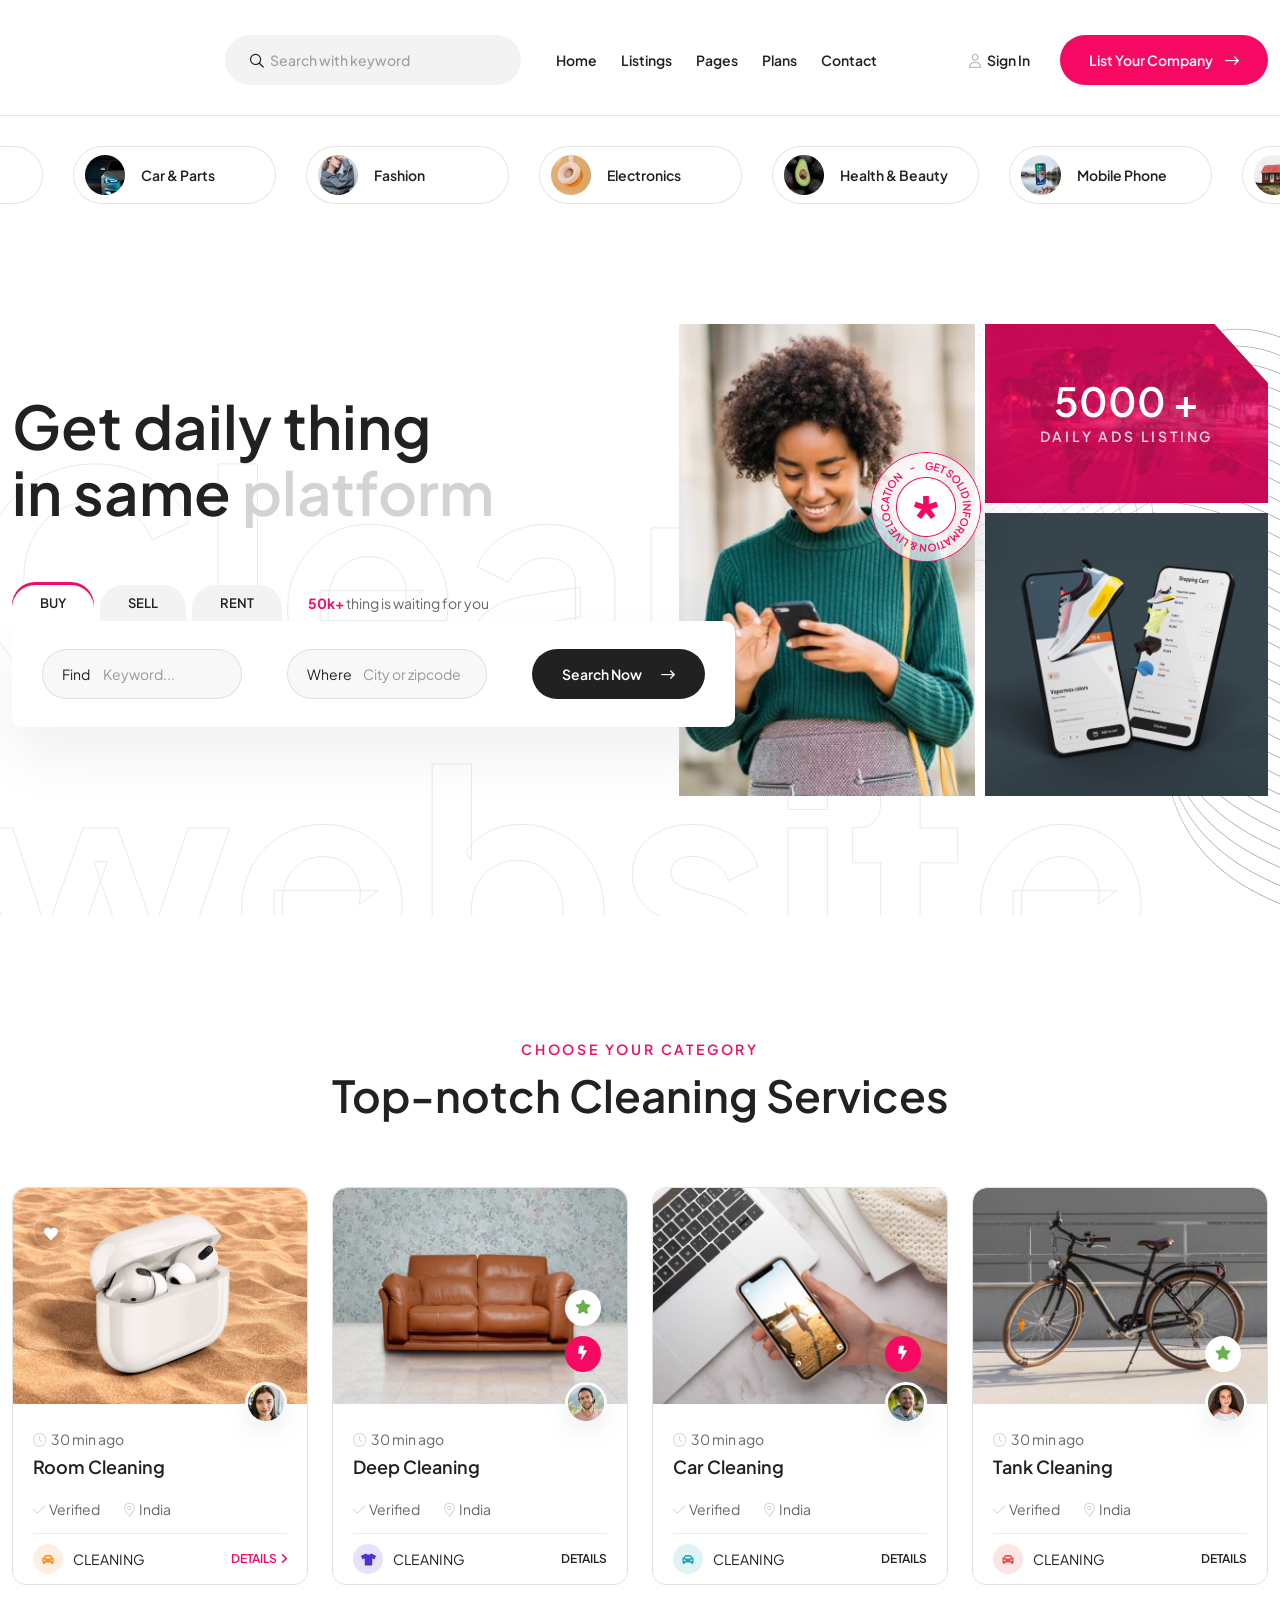
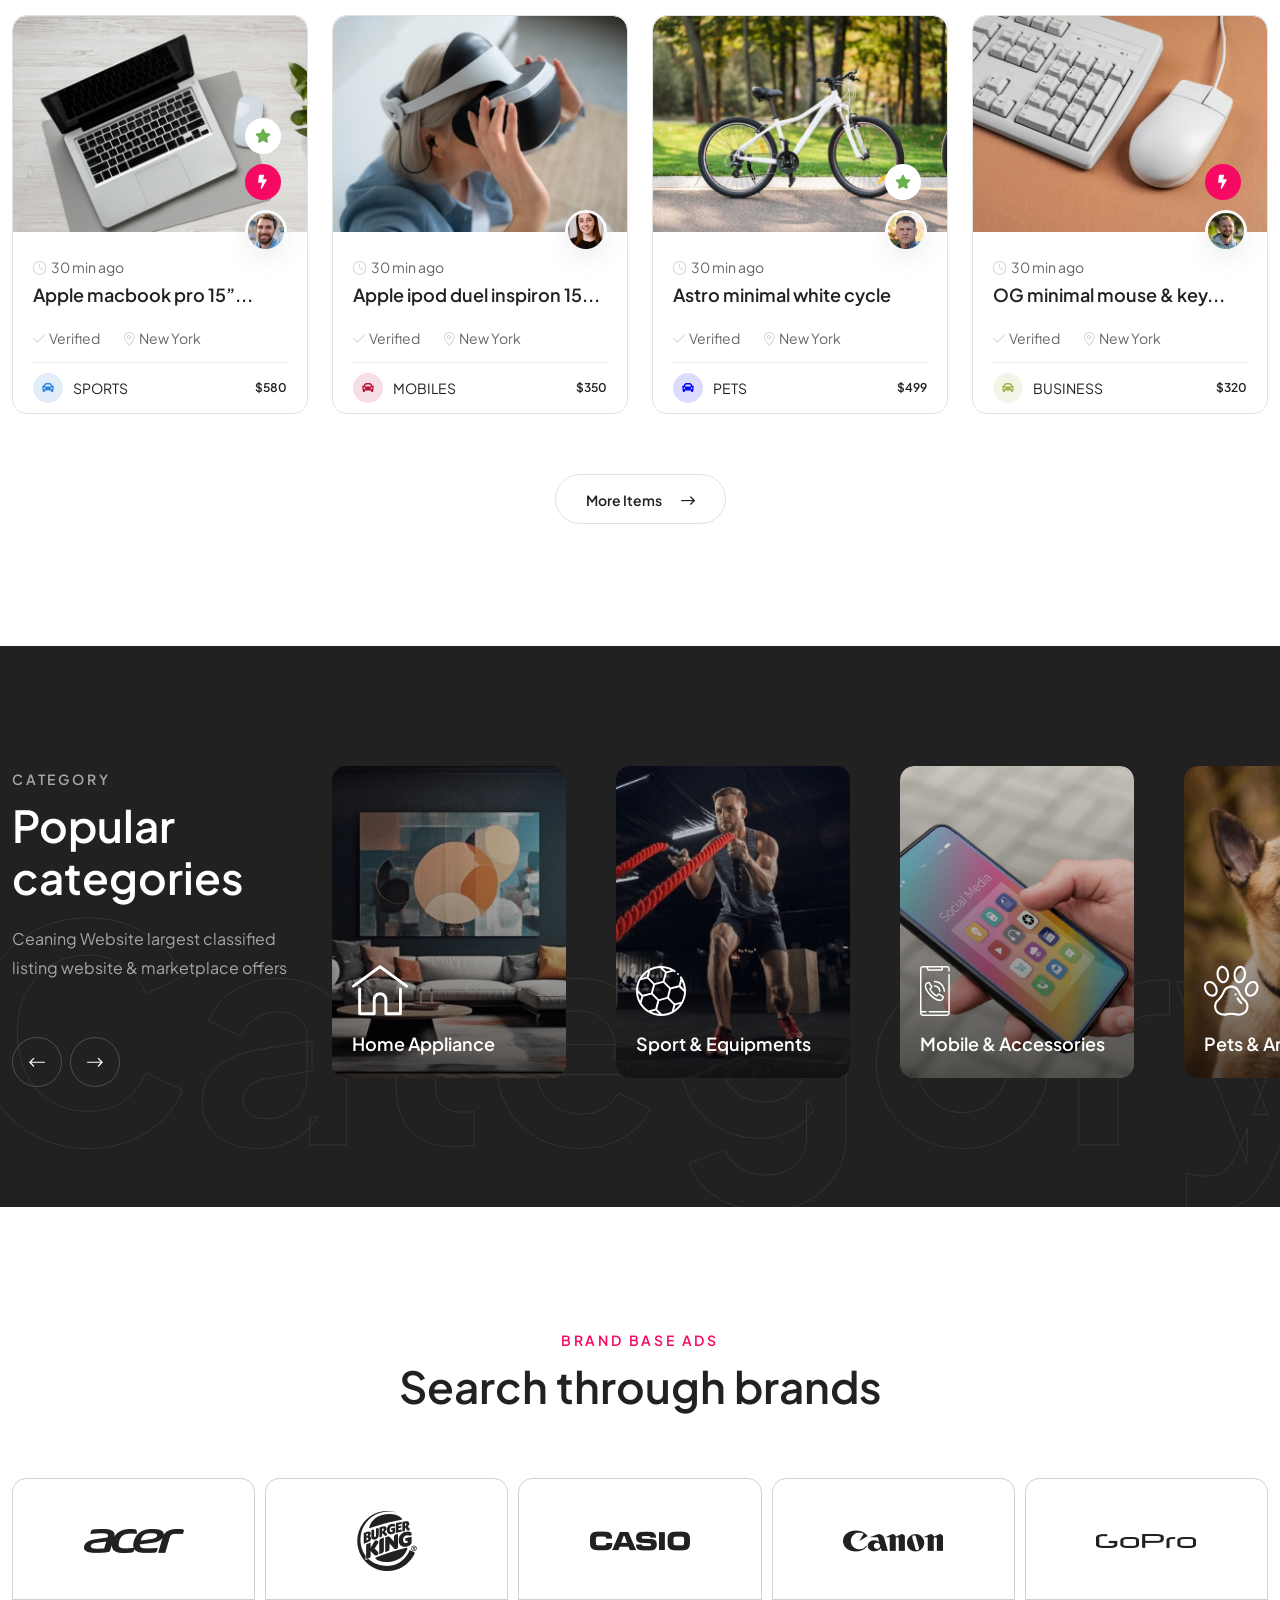
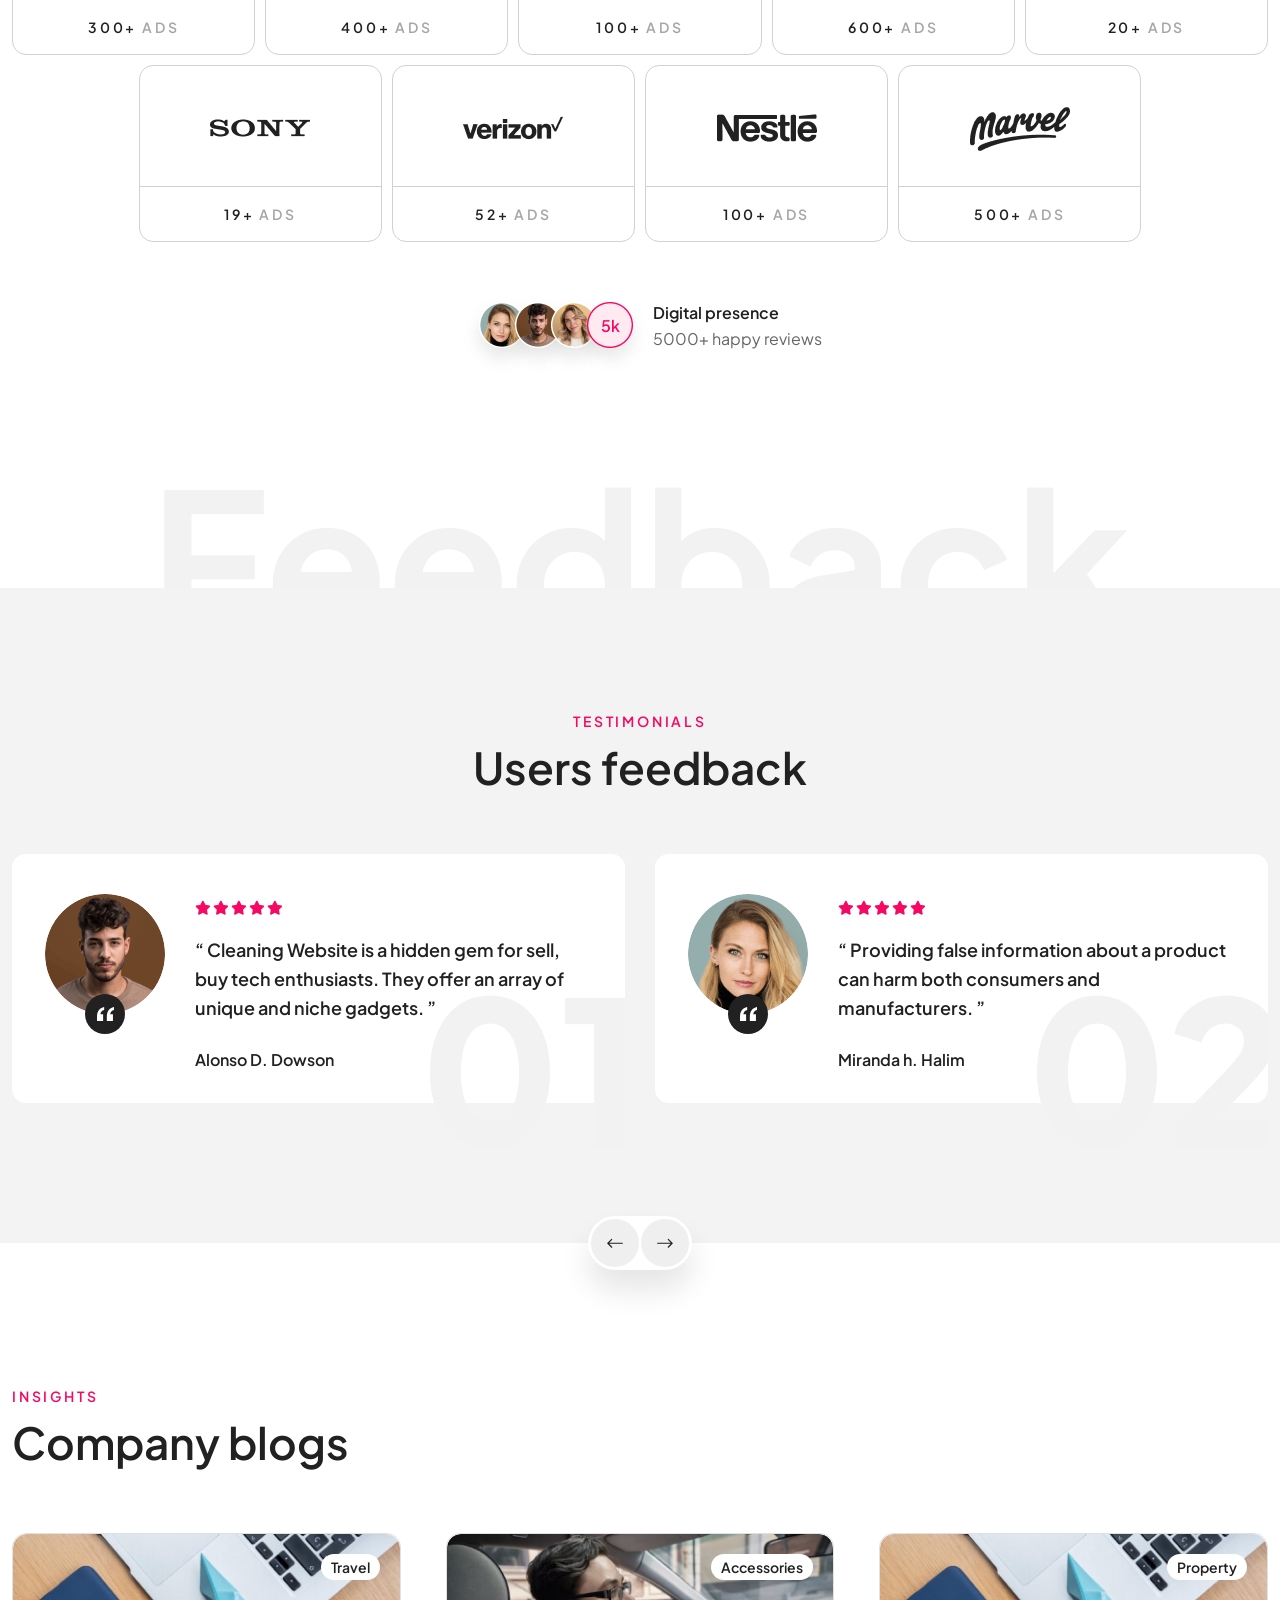
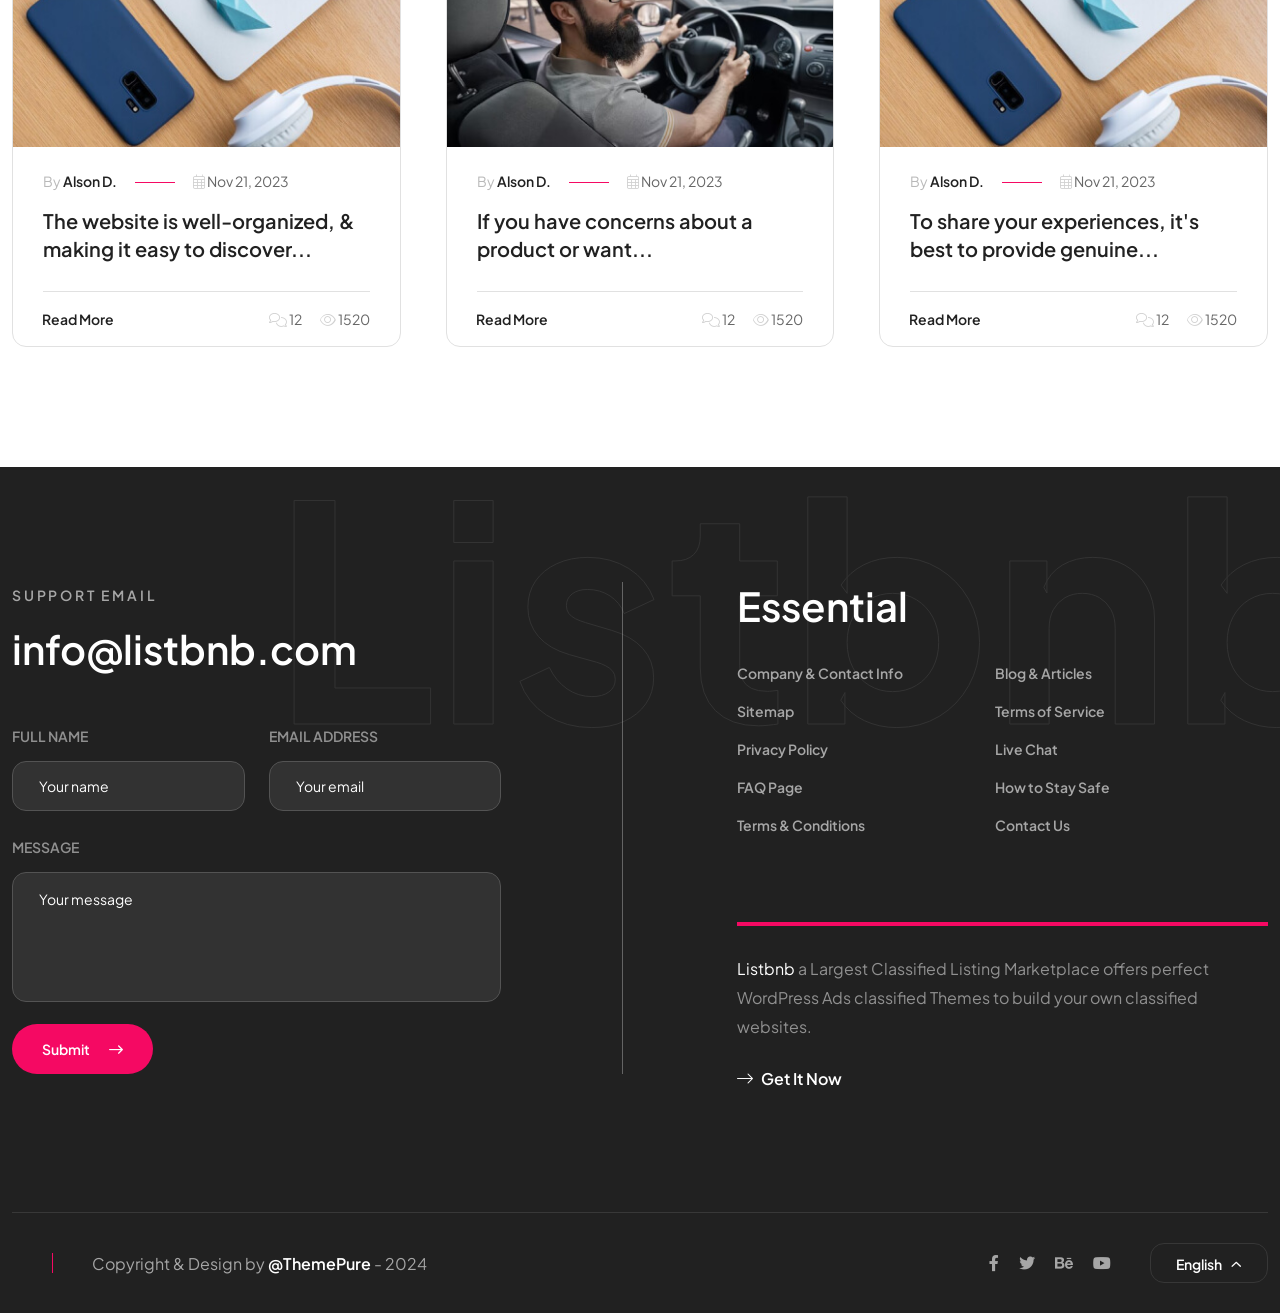
==== commit 1c158281: "Updation" ====
--- a/index.html
+++ b/index.html
@@ -503,7 +503,7 @@
       <!-- hero area end -->
 
       <!-- location area start -->
-      <div class="tp-location-area fix grey-bg pt-120 pb-90">
+      <!-- <div class="tp-location-area fix grey-bg pt-120 pb-90">
          <div class="container">
             <div class="tp-location-title-wrap pb-60">
                <div class="row align-items-center">
@@ -758,7 +758,7 @@
                </div>
             </div>
          </div>
-      </div>
+      </div> -->
       <!-- location area end -->
 
       <!-- listing area start -->
